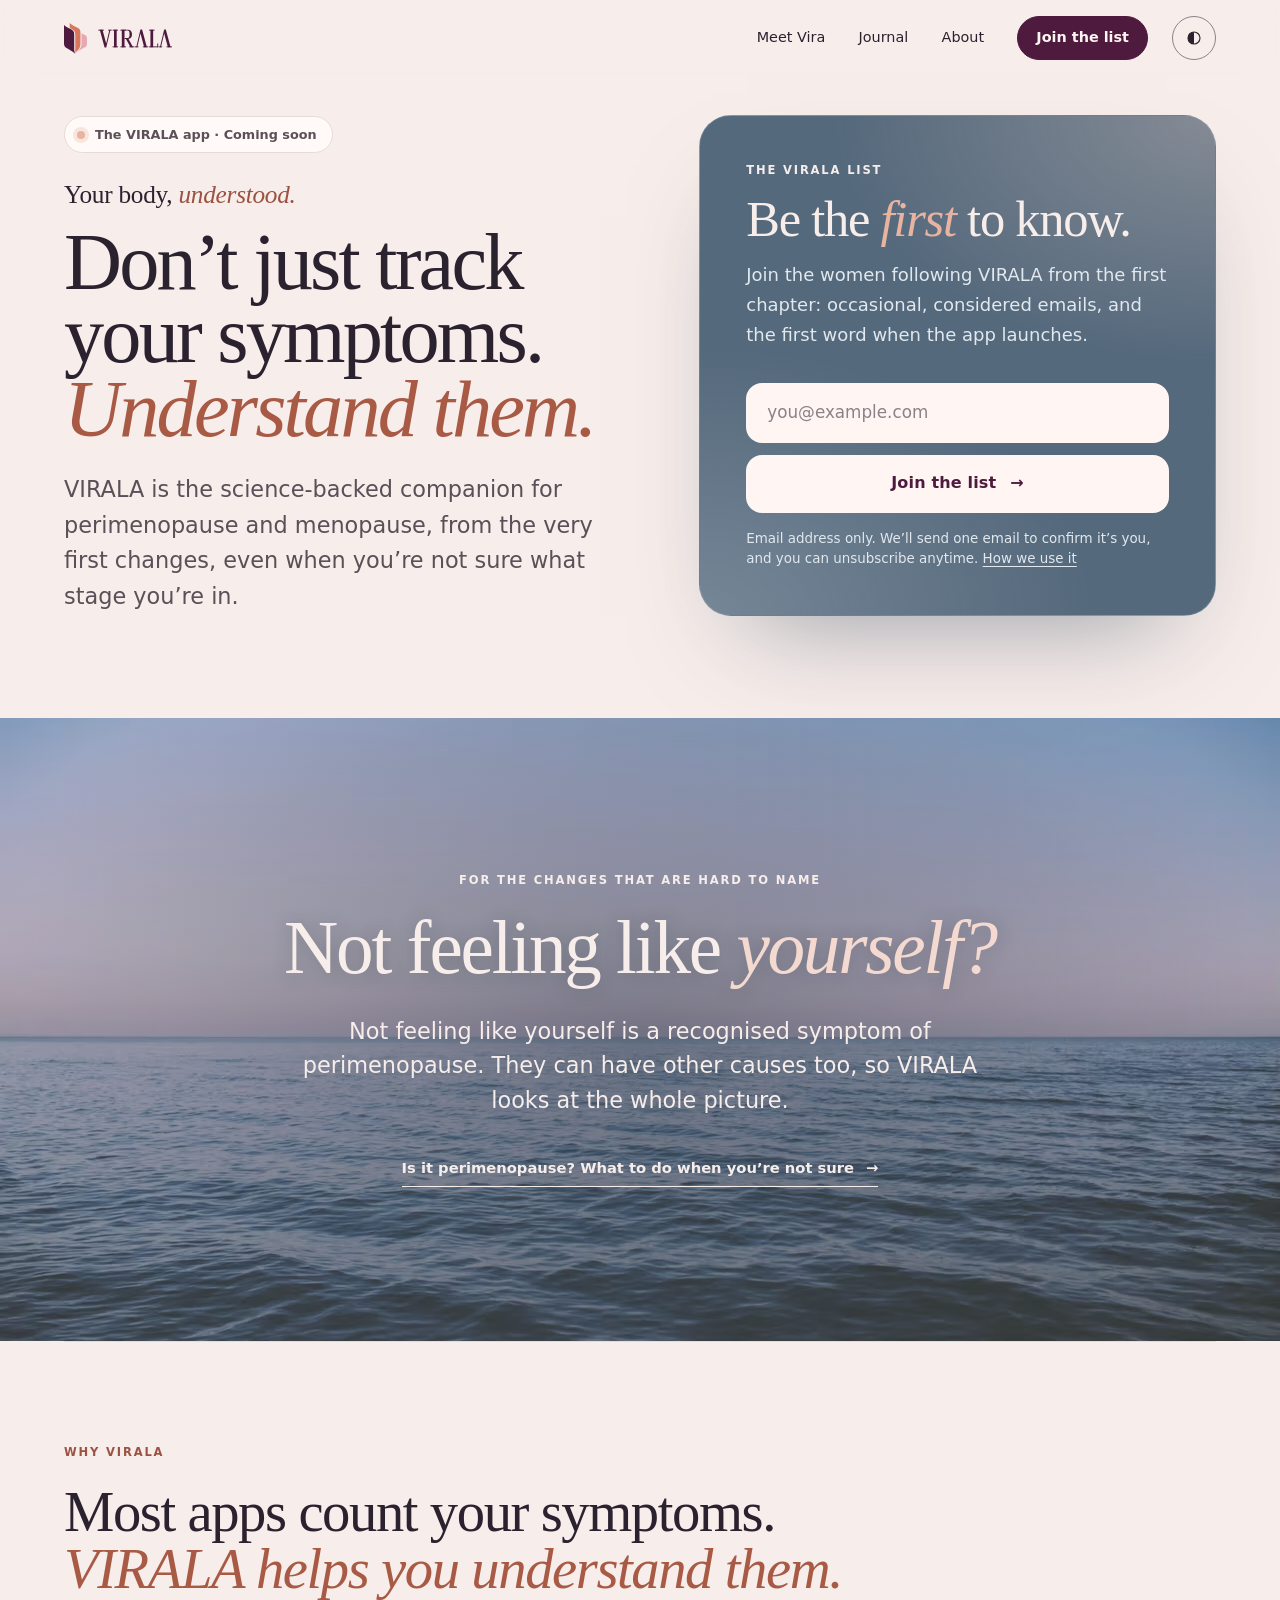
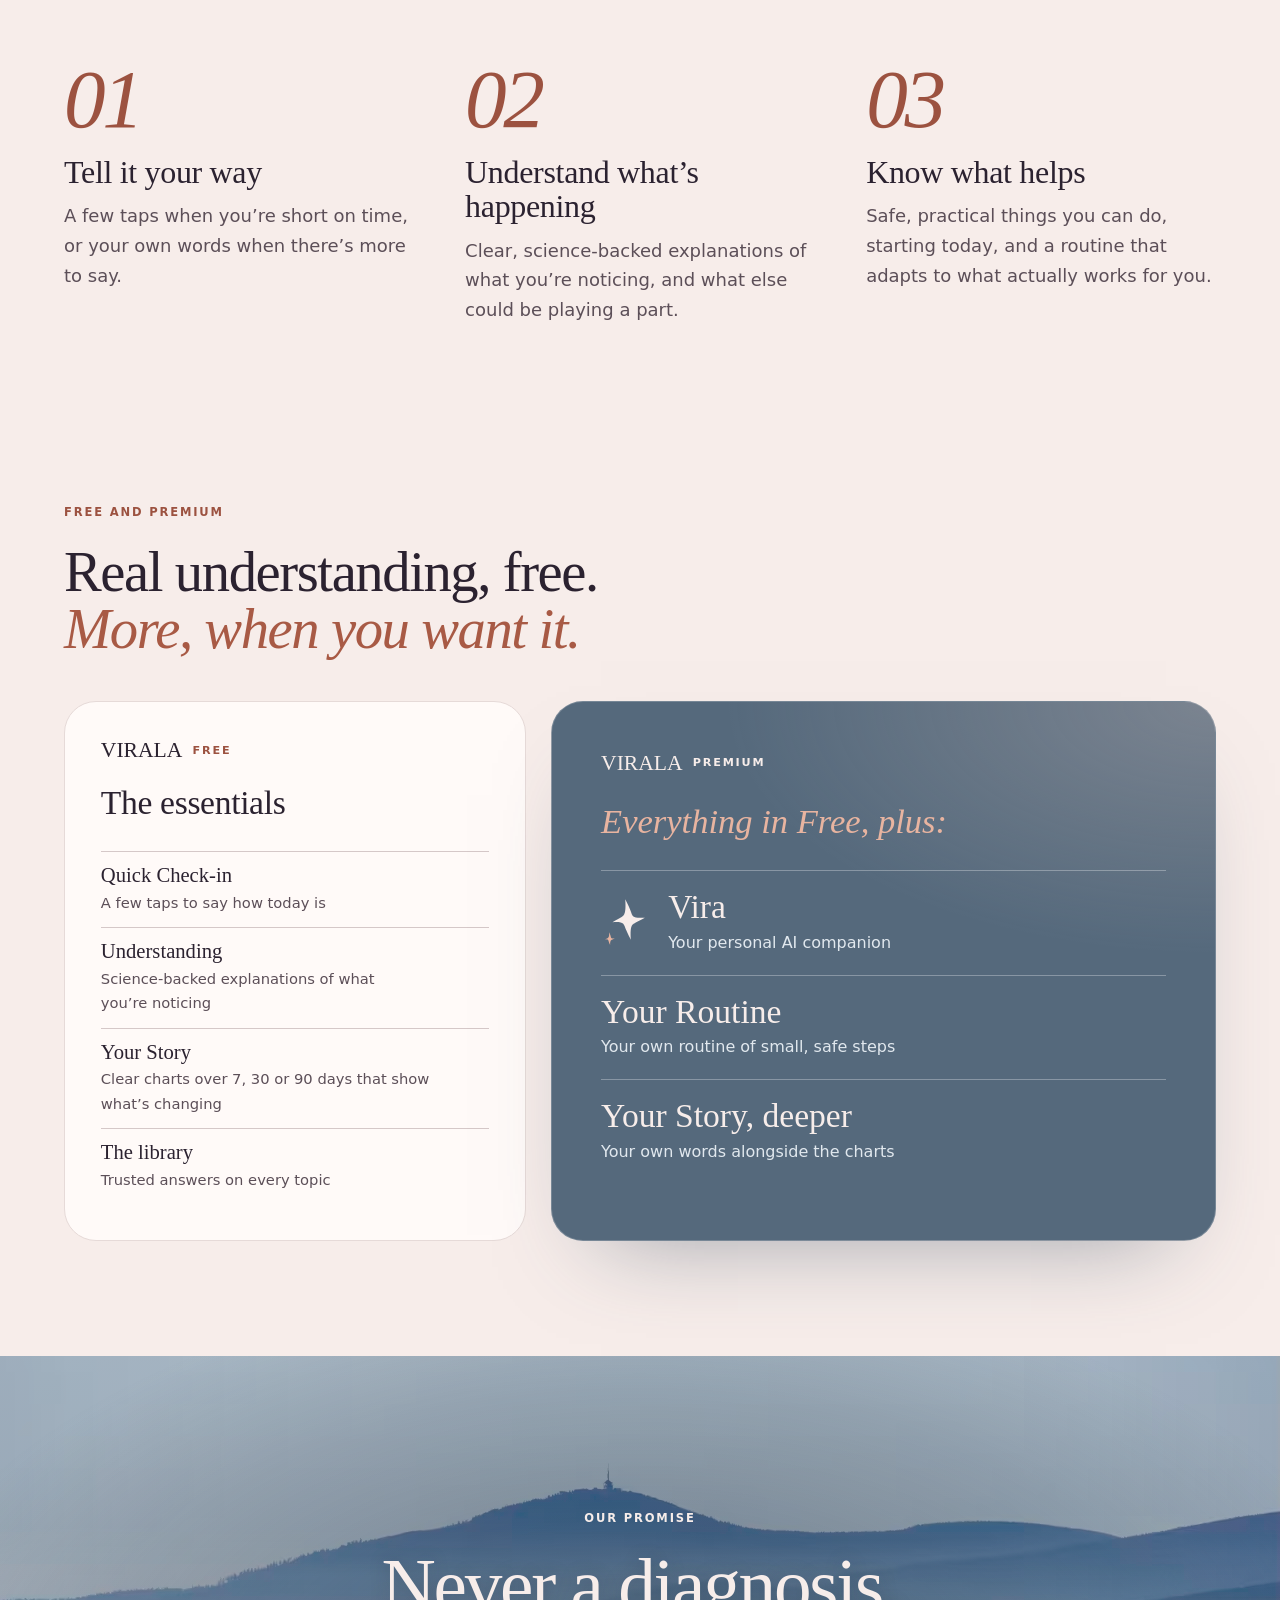
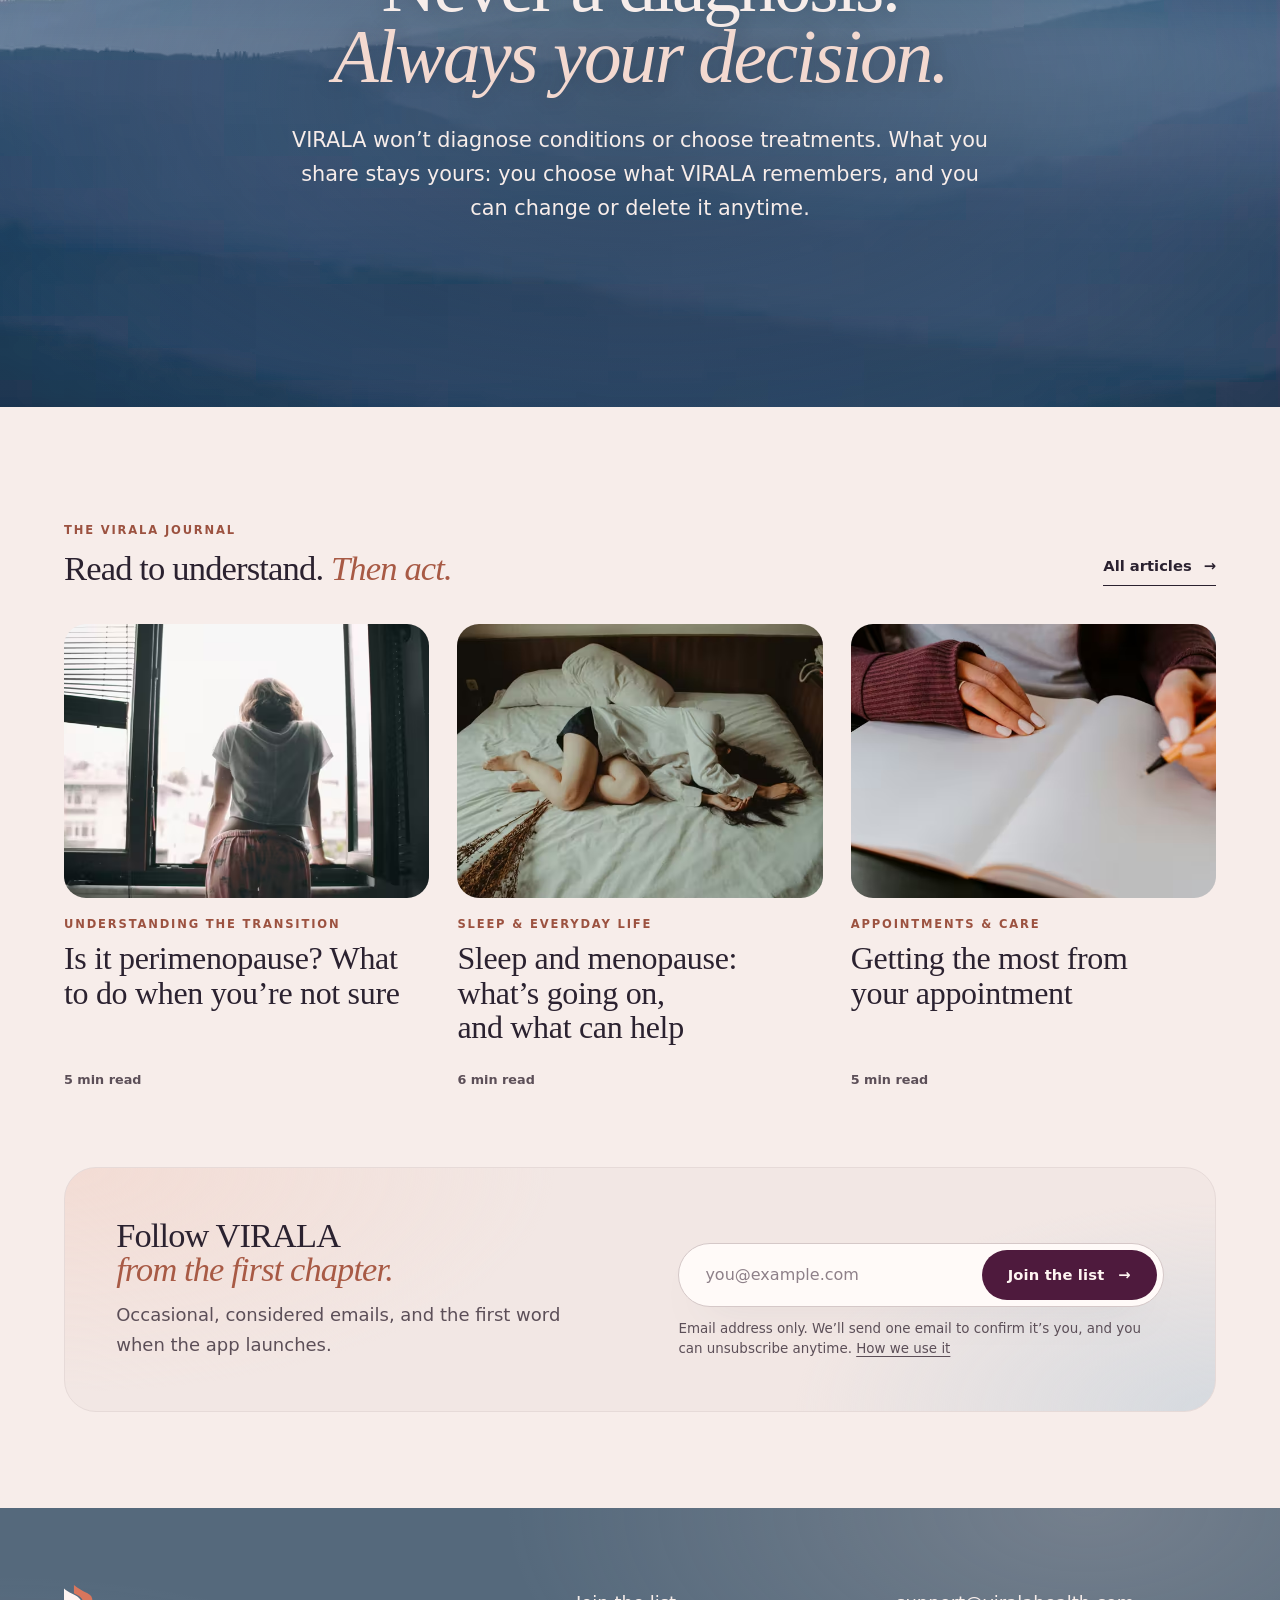
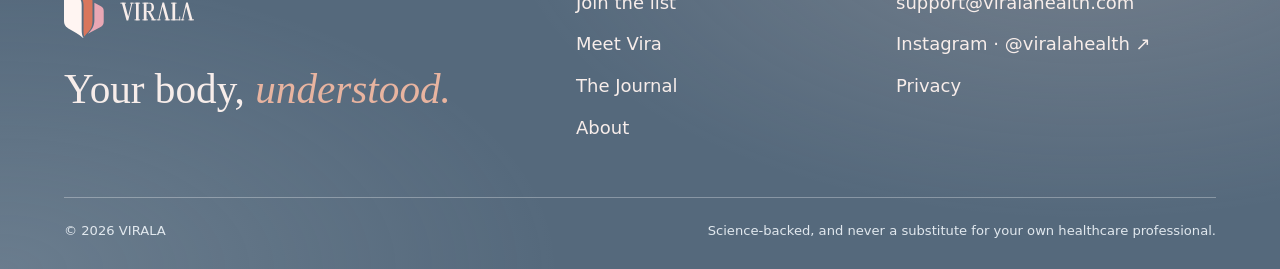
==== index.html @ 9f6cb11a "Website: VIRALA soft (not deployed; branch only) Mist blue and powdery peach palette with Fig as the" ====
<!doctype html>
<html lang="en"><head><meta charset="utf-8"><meta name="viewport" content="width=device-width,initial-scale=1,viewport-fit=cover">
<meta name="color-scheme" content="light"><meta name="theme-color" content="#F7EDEA"><script>try{if(localStorage.getItem('virala-theme')==='dark')document.documentElement.dataset.theme='dark'}catch(e){}</script>
<title>VIRALA — Your body, understood.</title><meta name="description" content="Don’t just track your symptoms. Understand them. VIRALA is the science-backed companion app for perimenopause and menopause: understand what’s happening, know what helps, and build a routine that adapts to you.">
<meta name="robots" content="index,follow">
<link rel="canonical" href="https://viralahealth.com/"><link rel="icon" type="image/svg+xml" href="assets/favicon.svg"><link rel="apple-touch-icon" href="assets/apple-touch-icon.png"><link rel="manifest" href="site.webmanifest">
<meta property="og:type" content="website"><meta property="og:site_name" content="VIRALA"><meta property="og:title" content="VIRALA — Your body, understood."><meta property="og:description" content="Don’t just track your symptoms. Understand them. VIRALA is the science-backed companion app for perimenopause and menopause: understand what’s happening, know what helps, and build a routine that adapts to you."><meta property="og:url" content="https://viralahealth.com/"><meta property="og:image" content="https://viralahealth.com/assets/social-card.jpg"><meta property="og:image:alt" content="Don’t just track your symptoms. Understand them. VIRALA: your body, understood."><meta name="twitter:card" content="summary_large_image">
<link rel="preload" href="assets/instrument-serif.ttf" as="font" type="font/ttf" crossorigin><link rel="preload" href="assets/dm-sans.ttf" as="font" type="font/ttf" crossorigin>
<link rel="stylesheet" href="styles.css"><script src="app.js" defer></script>
<script type="application/ld+json">{"@context": "https://schema.org", "@type": "WebPage", "name": "VIRALA — Your body, understood.", "url": "https://viralahealth.com/", "description": "Don’t just track your symptoms. Understand them. VIRALA is the science-backed companion app for perimenopause and menopause: understand what’s happening, know what helps, and build a routine that adapts to you.", "inLanguage": "en", "isPartOf": {"@type": "WebSite", "name": "VIRALA", "url": "https://viralahealth.com/"}}</script></head>
<body class="page-index"><a class="skip" href="#main">Skip to content</a>
<header class="site-header"><div class="wrap header-inner">
<a class="brand" href="index.html" aria-label="VIRALA, home"><span class="lockup"><svg class="mark" viewBox="0 0 544 736" aria-hidden="true" focusable="false"><path class="p1" d="M0 48 C60 108 158 132 202 174 C234 204 242 224 242 274 L242 608 C242 665 249 695 272 736 C218 680 122 633 60 595 C20 570 0 537 0 492 Z"/><path class="p2" d="M136 0 C196 51 252 78 322 113 C369 137 390 167 390 220 L390 482 C390 570 368 610 316 661 L276 704 C264 664 268 625 268 588 L268 270 C268 204 233 168 187 142 L136 114 Z"/><path class="p3" d="M416 244 L506 291 C535 307 544 325 544 355 L544 503 C544 540 529 560 495 578 L326 668 C390 602 416 556 416 484 Z"/></svg><svg class="wm" aria-hidden="true" focusable="false" viewBox="-2 -4 422.9 108"><g fill="currentColor"><g transform="translate(0.00 0)"><path d="M8.00 0.00 L23.50 0.00 L44.58 78.06 L63.00 0.00 L68.80 0.00 L44.82 101.60 L35.43 101.60 Z"/><path d="M0.00 0.00 L31.50 0.00 L31.50 5.20 L0.00 5.20 Z"/><path d="M56.00 0.00 L75.80 0.00 L75.80 5.20 L56.00 5.20 Z"/></g><g transform="translate(80.80 0)"><path d="M8.00 0.00 L23.50 0.00 L23.50 100.00 L8.00 100.00 Z"/><path d="M0.00 0.00 L31.50 0.00 L31.50 5.20 L0.00 5.20 Z"/><path d="M0.00 94.80 L31.50 94.80 L31.50 100.00 L0.00 100.00 Z"/></g><g transform="translate(125.30 0)"><path d="M8.00 0.00 L23.50 0.00 L23.50 100.00 L8.00 100.00 Z"/><path d="M23.5 0 L44 0 C58 0 66 10 66 26.5 C66 43 58 53 44 53 L23.5 53 L23.5 47.8 L41 47.8 C49 47.8 52 42 52 26.5 C52 11 49 5.2 41 5.2 L23.5 5.2 Z"/><path d="M31.00 52.00 L45.50 52.00 L72.00 100.00 L57.50 100.00 Z"/><path d="M0.00 0.00 L31.50 0.00 L31.50 5.20 L0.00 5.20 Z"/><path d="M0.00 94.80 L31.50 94.80 L31.50 100.00 L0.00 100.00 Z"/><path d="M50.00 94.80 L80.00 94.80 L80.00 100.00 L50.00 100.00 Z"/></g><g transform="translate(208.30 0)"><path d="M67.80 100.00 L52.30 100.00 L31.22 21.94 L12.80 100.00 L7.00 100.00 L30.98 -1.60 L40.37 -1.60 Z"/><path d="M75.80 100.00 L44.30 100.00 L44.30 94.80 L75.80 94.80 Z"/><path d="M19.80 100.00 L0.00 100.00 L0.00 94.80 L19.80 94.80 Z"/></g><g transform="translate(288.10 0)"><path d="M8.00 0.00 L23.50 0.00 L23.50 100.00 L8.00 100.00 Z"/><path d="M0.00 0.00 L31.50 0.00 L31.50 5.20 L0.00 5.20 Z"/><path d="M0.00 94.80 L52.00 94.80 L52.00 100.00 L0.00 100.00 Z"/><path d="M46.80 100.00 L46.80 78.00 L52.00 78.00 L52.00 100.00 Z"/></g><g transform="translate(343.10 0)"><path d="M67.80 100.00 L52.30 100.00 L31.22 21.94 L12.80 100.00 L7.00 100.00 L30.98 -1.60 L40.37 -1.60 Z"/><path d="M75.80 100.00 L44.30 100.00 L44.30 94.80 L75.80 94.80 Z"/><path d="M19.80 100.00 L0.00 100.00 L0.00 94.80 L19.80 94.80 Z"/></g></g></svg></span></a>
<nav class="main-nav" id="main-nav" aria-label="Main"><a href="vira.html">Meet Vira</a><a href="journal.html">Journal</a><a href="about.html">About</a><a class="nav-join" href="#join">Join the list</a></nav>
<div class="header-tools"><button class="theme-toggle" type="button" aria-pressed="false" aria-label="Dark appearance"><svg viewBox="0 0 24 24" aria-hidden="true"><circle cx="12" cy="12" r="8"/><path d="M12 4a8 8 0 0 0 0 16Z"/></svg></button><button class="menu-toggle" type="button" aria-controls="main-nav" aria-expanded="false"><span>Menu</span></button></div>
</div></header><main id="main"><section class="hero" aria-labelledby="hero-title"><div class="wrap hero-grid">
<div class="hero-copy">
<p class="status-pill"><span class="pill-dot" aria-hidden="true"></span>The VIRALA app · Coming soon</p>
<p class="brand-line">Your body, <em>understood.</em></p>
<h1 id="hero-title">Don’t just track your symptoms. <em>Understand them.</em></h1>
<p class="lede">VIRALA is the science-backed companion for perimenopause and menopause, from the very first changes, even when you’re not sure what stage you’re in.</p>
</div>
<aside class="join-card" id="join" aria-labelledby="join-title-top">
<p class="eyebrow">The VIRALA list</p><h2 id="join-title-top">Be the <em>first</em> to know.</h2>
<p class="jc-lede">Join the women following VIRALA from the first chapter: occasional, considered emails, and the first word when the app launches.</p>
<form class="jc-form" action="https://app.kit.com/forms/10101242/subscriptions" method="post" accept-charset="UTF-8">
<label class="visually-hidden" for="email-top">Email address</label>
<input id="email-top" name="email_address" type="email" autocomplete="email" inputmode="email" autocapitalize="off" spellcheck="false" required placeholder="you@example.com" aria-describedby="note-top">
<button class="button" type="submit">Join the list <span class="arrow" aria-hidden="true">→</span></button>
<p class="signup-note" id="note-top">Email address only. We’ll send one email to confirm it’s you, and you can unsubscribe anytime. <a href="privacy.html#email">How we use it</a></p>
</form></aside>
</div></section>
<section class="img-band band-sea not-yourself" aria-labelledby="not-yourself-title"><figure class="photo band-photo"><picture><source type="image/avif" srcset="assets/photos/sea-at-dusk-720.avif 720w, assets/photos/sea-at-dusk-1280.avif 1280w, assets/photos/sea-at-dusk-1536.avif 1536w" sizes="100vw"><img src="assets/photos/sea-at-dusk-1280.jpg" srcset="assets/photos/sea-at-dusk-720.jpg 720w, assets/photos/sea-at-dusk-1280.jpg 1280w" sizes="100vw" width="1280" height="825" alt="A calm sea under a powdery pink and blue evening sky." decoding="async" loading="lazy" style="object-position:50% 42%"></picture></figure><div class="wrap"><div class="ny-focus reveal">
<p class="eyebrow">For the changes that are hard to name</p><h2 id="not-yourself-title">Not feeling like <em>yourself?</em></h2>
<p class="ny-line">Not feeling like yourself is a recognised symptom of perimenopause. They can have other causes too, so VIRALA looks at the whole picture.</p>
<a class="text-link" href="when-youre-not-sure-its-perimenopause.html">Is it perimenopause? What to do when you’re not sure <span class="arrow" aria-hidden="true">→</span></a>
</div></div></section>
<section class="approach wrap" aria-labelledby="approach-title"><div class="sec-head reveal"><p class="eyebrow">Why VIRALA</p><h2 id="approach-title">Most apps count your symptoms. <em>VIRALA helps you understand them.</em></h2></div>
<ol class="steps"><li class="step reveal"><span class="step-n" aria-hidden="true">01</span><h3>Tell it your way</h3><p>A few taps when you’re short on time, or your own words when there’s more to say.</p></li><li class="step reveal"><span class="step-n" aria-hidden="true">02</span><h3>Understand what’s happening</h3><p>Clear, science-backed explanations of what you’re noticing, and what else could be playing a part.</p></li><li class="step reveal"><span class="step-n" aria-hidden="true">03</span><h3>Know what helps</h3><p>Safe, practical things you can do, starting today, and a routine that adapts to what actually works for you.</p></li></ol></section>
<section class="offer wrap" aria-labelledby="offer-title"><div class="sec-head reveal"><p class="eyebrow">Free and Premium</p><h2 id="offer-title">Real understanding, free. <em>More, when you want it.</em></h2></div>
<div class="tiers">
<div class="tier tier-free reveal"><p class="o-tier">VIRALA <span>Free</span></p><h3>The essentials</h3><ul><li><b>Quick Check-in</b><span>A few taps to say how today is</span></li><li><b>Understanding</b><span>Science-backed explanations of what you’re noticing</span></li><li><b>Your Story</b><span>Clear charts over 7, 30 or 90 days that show what’s changing</span></li><li><b>The library</b><span>Trusted answers on every topic</span></li></ul></div>
<div class="tier tier-premium reveal"><p class="o-tier">VIRALA <span>Premium</span></p><p class="plus">Everything in Free, plus:</p><ul><li class="pi-vira"><svg class="vs vs-item" viewBox="0 0 100 100" aria-hidden="true" focusable="false"><path class="vs1" d="M47.29 4.40 C59.45 27.28 59.70 33.86 60.82 34.62 C61.87 35.49 60.94 42.42 85.68 40.41 C67.26 50.19 64.14 51.70 63.38 52.82 C62.51 53.87 56.05 54.38 58.43 83.62 C46.86 61.86 46.30 56.14 45.18 55.38 C44.13 54.51 45.54 47.42 22.30 49.31 C39.60 40.12 41.86 38.30 42.62 37.18 C43.49 36.13 49.79 35.13 47.29 4.40 Z"/><path class="vs2" d="M16.09 69.03 C19.43 76.54 19.29 78.72 19.62 78.98 C19.93 79.27 19.45 81.39 26.98 81.30 C21.20 83.87 20.28 84.29 20.02 84.62 C19.73 84.93 17.73 84.95 17.84 93.97 C14.75 87.04 14.71 85.28 14.38 85.02 C14.07 84.73 14.67 82.58 7.52 82.66 C13.01 80.22 13.72 79.71 13.98 79.38 C14.27 79.07 16.20 78.81 16.09 69.03 Z"/></svg><b>Vira</b><span>Your personal AI companion</span></li><li class=""><b>Your Routine</b><span>Your own routine of small, safe steps</span></li><li class=""><b>Your Story, deeper</b><span>Your own words alongside the charts</span></li></ul></div>
</div></section>
<section class="img-band band-mountains promise-calm" aria-labelledby="promise-title"><figure class="photo band-photo"><picture><source type="image/avif" srcset="assets/photos/mist-mountains-720.avif 720w, assets/photos/mist-mountains-1280.avif 1280w, assets/photos/mist-mountains-1536.avif 1536w" sizes="100vw"><img src="assets/photos/mist-mountains-1280.jpg" srcset="assets/photos/mist-mountains-720.jpg 720w, assets/photos/mist-mountains-1280.jpg 1280w" sizes="100vw" width="1280" height="853" alt="Layered blue mountains fading into mist." decoding="async" loading="lazy" style="object-position:50% 55%"></picture></figure><div class="wrap promise-inner reveal">
<p class="eyebrow">Our promise</p><h2 id="promise-title">Never a diagnosis.<br><em>Always your decision.</em></h2>
<p>VIRALA won’t diagnose conditions or choose treatments. What you share stays yours: you choose what VIRALA remembers, and you can change or delete it anytime.</p></div></section>
<section class="journal-mini wrap" aria-labelledby="journal-title"><div class="jm-head"><div><p class="eyebrow">The VIRALA Journal</p><h2 id="journal-title">Read to understand. <em>Then act.</em></h2></div><a class="text-link" href="journal.html">All articles <span class="arrow" aria-hidden="true">→</span></a></div>
<ul class="post-grid"><li class="post-card reveal" data-cat="transition"><a href="when-youre-not-sure-its-perimenopause.html"><figure class="photo post-photo"><picture><source type="image/avif" srcset="assets/photos/open-window-720.avif 720w, assets/photos/open-window-1280.avif 1280w, assets/photos/open-window-1536.avif 1536w" sizes="(min-width: 1100px) 30vw, (min-width: 700px) 46vw, 92vw"><img src="assets/photos/open-window-1280.jpg" srcset="assets/photos/open-window-720.jpg 720w, assets/photos/open-window-1280.jpg 1280w" sizes="(min-width: 1100px) 30vw, (min-width: 700px) 46vw, 92vw" width="1280" height="853" alt="A woman seen from behind, leaning on the sill of an open window in soft daylight." decoding="async" loading="lazy" style="object-position:55% 40%"></picture></figure>
<p class="c-cat">Understanding the transition</p><h3 class="post-title">Is it perimenopause? What to do when you’re not sure</h3>
<p class="post-meta">5 min read</p></a></li><li class="post-card reveal" data-cat="sleep"><a href="sleep-changes-around-menopause.html"><figure class="photo post-photo"><picture><source type="image/avif" srcset="assets/photos/curled-on-the-bed-720.avif 720w, assets/photos/curled-on-the-bed-1280.avif 1280w, assets/photos/curled-on-the-bed-1536.avif 1536w" sizes="(min-width: 1100px) 30vw, (min-width: 700px) 46vw, 92vw"><img src="assets/photos/curled-on-the-bed-1280.jpg" srcset="assets/photos/curled-on-the-bed-720.jpg 720w, assets/photos/curled-on-the-bed-1280.jpg 1280w" sizes="(min-width: 1100px) 30vw, (min-width: 700px) 46vw, 92vw" width="1280" height="857" alt="A woman curled up on her bed, seen from above, her face hidden in her arm." decoding="async" loading="lazy" style="object-position:62% 55%"></picture></figure>
<p class="c-cat">Sleep & everyday life</p><h3 class="post-title">Sleep and menopause: what’s going on, and what can help</h3>
<p class="post-meta">6 min read</p></a></li><li class="post-card reveal" data-cat="care"><a href="prepare-for-a-healthcare-conversation.html"><figure class="photo post-photo"><picture><source type="image/avif" srcset="assets/photos/writing-it-down-720.avif 720w, assets/photos/writing-it-down-1280.avif 1280w, assets/photos/writing-it-down-1536.avif 1536w" sizes="(min-width: 1100px) 30vw, (min-width: 700px) 46vw, 92vw"><img src="assets/photos/writing-it-down-1280.jpg" srcset="assets/photos/writing-it-down-720.jpg 720w, assets/photos/writing-it-down-1280.jpg 1280w" sizes="(min-width: 1100px) 30vw, (min-width: 700px) 46vw, 92vw" width="1280" height="853" alt="A woman in a burgundy sweater writing in an open, blank notebook." decoding="async" loading="lazy" style="object-position:55% 45%"></picture></figure>
<p class="c-cat">Appointments & care</p><h3 class="post-title">Getting the most from your appointment</h3>
<p class="post-meta">5 min read</p></a></li></ul></section>
<section class="join-end" aria-labelledby="join-end-title"><div class="wrap join-end-inner reveal">
<div><h2 id="join-end-title">Follow VIRALA <em>from the first chapter.</em></h2>
<p>Occasional, considered emails, and the first word when the app launches.</p></div>
<form class="signup" action="https://app.kit.com/forms/10101242/subscriptions" method="post" accept-charset="UTF-8">
<label class="signup-label" for="email-end">Your email address</label>
<div class="signup-row"><input id="email-end" name="email_address" type="email" autocomplete="email" inputmode="email" autocapitalize="off" spellcheck="false" required placeholder="you@example.com" aria-describedby="note-end">
<button class="button" type="submit">Join the list <span class="arrow" aria-hidden="true">→</span></button></div>
<p class="signup-note" id="note-end">Email address only. We’ll send one email to confirm it’s you, and you can unsubscribe anytime. <a href="privacy.html#email">How we use it</a></p>
</form></div></section></main><footer class="site-footer"><div class="wrap">
<div class="footer-top">
<div class="footer-brand"><a class="brand" href="index.html" aria-label="VIRALA, home"><span class="lockup lockup-footer"><svg class="mark" viewBox="0 0 544 736" aria-hidden="true" focusable="false"><path class="p1" d="M0 48 C60 108 158 132 202 174 C234 204 242 224 242 274 L242 608 C242 665 249 695 272 736 C218 680 122 633 60 595 C20 570 0 537 0 492 Z"/><path class="p2" d="M136 0 C196 51 252 78 322 113 C369 137 390 167 390 220 L390 482 C390 570 368 610 316 661 L276 704 C264 664 268 625 268 588 L268 270 C268 204 233 168 187 142 L136 114 Z"/><path class="p3" d="M416 244 L506 291 C535 307 544 325 544 355 L544 503 C544 540 529 560 495 578 L326 668 C390 602 416 556 416 484 Z"/></svg><svg class="wm wm-footer" aria-hidden="true" focusable="false" viewBox="-2 -4 422.9 108"><g fill="currentColor"><g transform="translate(0.00 0)"><path d="M8.00 0.00 L23.50 0.00 L44.58 78.06 L63.00 0.00 L68.80 0.00 L44.82 101.60 L35.43 101.60 Z"/><path d="M0.00 0.00 L31.50 0.00 L31.50 5.20 L0.00 5.20 Z"/><path d="M56.00 0.00 L75.80 0.00 L75.80 5.20 L56.00 5.20 Z"/></g><g transform="translate(80.80 0)"><path d="M8.00 0.00 L23.50 0.00 L23.50 100.00 L8.00 100.00 Z"/><path d="M0.00 0.00 L31.50 0.00 L31.50 5.20 L0.00 5.20 Z"/><path d="M0.00 94.80 L31.50 94.80 L31.50 100.00 L0.00 100.00 Z"/></g><g transform="translate(125.30 0)"><path d="M8.00 0.00 L23.50 0.00 L23.50 100.00 L8.00 100.00 Z"/><path d="M23.5 0 L44 0 C58 0 66 10 66 26.5 C66 43 58 53 44 53 L23.5 53 L23.5 47.8 L41 47.8 C49 47.8 52 42 52 26.5 C52 11 49 5.2 41 5.2 L23.5 5.2 Z"/><path d="M31.00 52.00 L45.50 52.00 L72.00 100.00 L57.50 100.00 Z"/><path d="M0.00 0.00 L31.50 0.00 L31.50 5.20 L0.00 5.20 Z"/><path d="M0.00 94.80 L31.50 94.80 L31.50 100.00 L0.00 100.00 Z"/><path d="M50.00 94.80 L80.00 94.80 L80.00 100.00 L50.00 100.00 Z"/></g><g transform="translate(208.30 0)"><path d="M67.80 100.00 L52.30 100.00 L31.22 21.94 L12.80 100.00 L7.00 100.00 L30.98 -1.60 L40.37 -1.60 Z"/><path d="M75.80 100.00 L44.30 100.00 L44.30 94.80 L75.80 94.80 Z"/><path d="M19.80 100.00 L0.00 100.00 L0.00 94.80 L19.80 94.80 Z"/></g><g transform="translate(288.10 0)"><path d="M8.00 0.00 L23.50 0.00 L23.50 100.00 L8.00 100.00 Z"/><path d="M0.00 0.00 L31.50 0.00 L31.50 5.20 L0.00 5.20 Z"/><path d="M0.00 94.80 L52.00 94.80 L52.00 100.00 L0.00 100.00 Z"/><path d="M46.80 100.00 L46.80 78.00 L52.00 78.00 L52.00 100.00 Z"/></g><g transform="translate(343.10 0)"><path d="M67.80 100.00 L52.30 100.00 L31.22 21.94 L12.80 100.00 L7.00 100.00 L30.98 -1.60 L40.37 -1.60 Z"/><path d="M75.80 100.00 L44.30 100.00 L44.30 94.80 L75.80 94.80 Z"/><path d="M19.80 100.00 L0.00 100.00 L0.00 94.80 L19.80 94.80 Z"/></g></g></svg></span></a><p class="footer-line">Your body, <em>understood.</em></p></div>
<nav class="footer-nav" aria-label="Footer"><a href="index.html#join">Join the list</a><a href="vira.html">Meet Vira</a><a href="journal.html">The Journal</a><a href="about.html">About</a></nav>
<div class="footer-contact"><a href="mailto:support@viralahealth.com">support@viralahealth.com</a><a href="https://www.instagram.com/viralahealth/" rel="noopener noreferrer">Instagram · @viralahealth <span class="arrow" aria-hidden="true">↗</span></a><a href="privacy.html">Privacy</a></div>
</div>
<div class="footer-base"><p>© 2026 VIRALA</p><p>Science-backed, and never a substitute for your own healthcare professional.</p></div>
</div></footer></body></html>
---- styles.css ----
/* VIRALA — pre-launch website. Brand identity v1 (brand/): signature wordmark, VIRALA Fig, typography-led; self-hosted type, no external requests. */
@font-face{font-family:"Instrument Serif";src:url("assets/instrument-serif.ttf") format("truetype");font-weight:400;font-style:normal;font-display:swap}
@font-face{font-family:"Instrument Serif";src:url("assets/instrument-serif-italic.ttf") format("truetype");font-weight:400;font-style:italic;font-display:swap}
@font-face{font-family:"DM Sans";src:url("assets/dm-sans.ttf") format("truetype");font-weight:100 1000;font-display:swap}

/* ---------- tokens ----------
   Light is the VIRALA experience on every device; dark appears only when the visitor chooses it (remembered on their device). */
:root{
  color-scheme:light;
  /* VIRALA soft (27 Oct 2026): porcelain ground, mist blue instead of lilac, powdery peach, softer clay; Fig only as the brand
     anchor (mark, ink tone, primary buttons). Values mirror brand/tokens.json; every text pair checked for WCAG AA. */
  --paper:#F7EDEA; --paper-2:#F2E7E4; --paper-3:#EDE4E2; --surface:#FFFAF8;
  --ink:#2B2230; --muted:#5C4F58; --line:#E6DAD8; --line-strong:#D5C8C8; --edge:#8E8089;
  --brand:#4E1A3D; --brand-pressed:#3A1230; --on-brand:#FFF5F2; --mark:#4E1A3D;
  --mark-1:#4E1A3D; --mark-2:#D9765C; --mark-3:#E9A7B4;
  --mist:#C9D4DD; --mist-deep:#55697C; --peach:#E8B4A0; --peach-soft:#F3D9D0;
  --data-1:#55697C; --vira-bg:#C9D4DD; --vira-ink:#2B2230;
  --feature:#55697C; --on-feature:#F7EDEA; --on-feature-2:#E1E8EE; --feature-accent:#E8B4A0;
  --accent:#9C5240; --accent-large:#A85A45; --clay:#C7826B; --accent-soft:#F3D9D0;
  --focus:#9C5240;
  --vs-1:#4E1A3D; --vs-2:#E8B4A0;
  --glow:none;
  --serif:"Instrument Serif",Georgia,"Times New Roman",serif;
  --sans:"DM Sans",ui-sans-serif,system-ui,-apple-system,"Segoe UI",sans-serif;
  --gutter:clamp(20px,5vw,72px); --max:1320px;
  --section:clamp(64px,7.5vw,112px);
  --ease:cubic-bezier(.2,.7,.2,1);
}
:root[data-theme="dark"]{
  color-scheme:dark;
  /* soft night: a deep mist blue-grey (not black, not purple); peach as the accent and the button */
  --paper:#1B2128; --paper-2:#222A32; --paper-3:#161B21; --surface:#26303A;
  --ink:#F3ECE9; --muted:#C5CDD5; --line:#333D47; --line-strong:#46525E; --edge:#8A97A4;
  --brand:#F3D9D0; --brand-pressed:#F8E6DF; --on-brand:#2B2230; --mark:#F6E4EC;
  --mark-1:#F6E4EC; --mark-2:#F2987C; --mark-3:#C98AB0;
  --mist:#2C3A48; --mist-deep:#2C3A48; --peach:#E8B4A0; --peach-soft:#3A3236;
  --data-1:#E8B4A0; --vira-bg:#26303A; --vira-ink:#F3ECE9;
  --feature:#2C3A48; --on-feature:#F3ECE9; --on-feature-2:#C5CDD5; --feature-accent:#E8B4A0;
  --accent:#E8B4A0; --accent-large:#E8B4A0; --clay:#E8B4A0; --accent-soft:#3A3236;
  --focus:#E8B4A0;
  --vs-1:#F3ECE9; --vs-2:#E8B4A0;
  --glow:radial-gradient(1100px 620px at 88% -8%,rgba(201,212,221,.10),transparent 62%),radial-gradient(900px 520px at -10% 30%,rgba(232,180,160,.06),transparent 60%);
}

/* ---------- base ---------- */
*,*::before,*::after{box-sizing:border-box}
html{-webkit-text-size-adjust:100%;text-size-adjust:100%;scroll-padding-top:96px;background:var(--paper)}
@media (prefers-reduced-motion:no-preference){html{scroll-behavior:smooth}}
body{margin:0;background:var(--glow),var(--paper);background-attachment:fixed;color:var(--ink);font-family:var(--sans);font-size:clamp(1.0625rem,1rem + .2vw,1.125rem);line-height:1.65;-webkit-font-smoothing:antialiased;text-rendering:optimizeLegibility;overflow-x:clip}
body.menu-open{overflow:hidden}
img{display:block;max-width:100%;height:auto}
picture{display:block}
a{color:inherit;text-decoration-thickness:1px;text-underline-offset:.22em}
a:hover{text-decoration-thickness:2px}
button{font:inherit;color:inherit;cursor:pointer}
:focus-visible{outline:3px solid var(--focus);outline-offset:4px;border-radius:2px}
::selection{background:var(--accent-soft);color:var(--ink)}
h1,h2,h3,p,figure,blockquote,ul,ol{margin:0}
h1,h2{font-family:var(--serif);font-weight:400;letter-spacing:-.025em;line-height:.98;text-wrap:balance}
p,li{text-wrap:pretty}
h1{font-size:clamp(2.16rem,1.15rem + 3.89vw,4.75rem)}
h2{font-size:clamp(1.58rem,1.01rem + 2.02vw,2.81rem)}
h3{font-family:var(--serif);font-weight:400;font-size:clamp(1.4rem,1.22rem + .7vw,1.8rem);line-height:1.12;letter-spacing:-.01em}
h1 em,h2 em,h3 em,.footer-line em{font-style:italic;color:var(--accent-large)}
.visually-hidden{position:absolute!important;width:1px;height:1px;overflow:hidden;clip:rect(0 0 0 0);clip-path:inset(50%);white-space:nowrap}
.wrap{width:min(var(--max),100% - 2*var(--gutter));margin-inline:auto}
.eyebrow,.label,.article-meta,.crumb,.c-cat,.ref-pub{font-family:var(--sans);font-size:.72rem;font-weight:600;letter-spacing:.16em;text-transform:uppercase;line-height:1.5}
.eyebrow{color:var(--accent);margin-bottom:clamp(16px,1.8vw,24px)}
.lede{font-size:clamp(1.1rem,1rem + .4vw,1.3rem);line-height:1.6;max-width:34em}
.section-title{margin-bottom:clamp(32px,4vw,56px)}

/* ---------- controls ---------- */
.skip{position:fixed;left:16px;top:12px;z-index:200;padding:12px 18px;background:var(--ink);color:var(--paper);transform:translateY(-200%);text-decoration:none;border-radius:4px}
.skip:focus{transform:none}
.button{display:inline-flex;align-items:center;gap:14px;min-height:50px;padding:13px 26px;border-radius:999px;background:var(--brand);color:var(--on-brand);text-decoration:none;font-weight:600;font-size:.92rem;letter-spacing:.01em;transition:transform .35s var(--ease),background-color .35s var(--ease)}
.button:hover{transform:translateY(-2px);background:var(--brand-pressed)}
.text-link{display:inline-flex;align-items:center;gap:12px;padding:6px 0;font-weight:600;font-size:.92rem;text-decoration:none;border-bottom:1px solid currentColor}
.text-link:hover .arrow,.button:hover .arrow,.feature-post a:hover .arrow{transform:translateX(4px)}
.arrow{display:inline-block;transition:transform .35s var(--ease)}
.hero-links{display:flex;flex-wrap:wrap;align-items:center;gap:14px 34px;margin-top:clamp(26px,3vw,40px)}

/* ---------- header ---------- */
.site-header{position:sticky;top:0;z-index:50;background:color-mix(in srgb,var(--paper) 90%,transparent);-webkit-backdrop-filter:saturate(1.2) blur(14px);backdrop-filter:saturate(1.2) blur(14px);border-bottom:1px solid transparent;transition:border-color .3s}
.site-header.scrolled{border-bottom-color:var(--line)}
.header-inner{display:flex;align-items:center;justify-content:space-between;gap:24px;min-height:76px}
.brand{display:inline-flex;align-items:center;gap:12px;text-decoration:none}
/* the signature wordmark: drawn artwork, coloured by the theme */
.wm{display:block;height:21px;width:auto;color:var(--mark);fill:currentColor}
.wm-footer{height:clamp(30px,3.4vw,44px);color:var(--on-feature)}
.main-nav{display:flex;align-items:center;gap:clamp(20px,2.6vw,40px);margin-left:auto}
.main-nav a{font-size:.9rem;text-decoration:none;padding:6px 0;border-bottom:1px solid transparent}
.main-nav a:hover{border-bottom-color:var(--line-strong)}
.main-nav a[aria-current="page"]{border-bottom-color:currentColor}
.main-nav .nav-join{padding:9px 18px;border:1px solid var(--brand);border-radius:999px;font-weight:600;background:var(--brand);color:var(--on-brand)}
.main-nav .nav-join:hover{background:var(--brand-pressed);border-color:var(--brand-pressed)}
.header-tools{display:flex;align-items:center;gap:10px}
.theme-toggle,.menu-toggle{display:inline-flex;align-items:center;justify-content:center;min-width:44px;min-height:44px;border:1px solid var(--edge);border-radius:999px;background:transparent}
.theme-toggle svg{width:18px;height:18px;fill:none;stroke:currentColor;stroke-width:1.5}
.theme-toggle svg path{fill:currentColor;stroke:none}
.menu-toggle{display:none;padding:0 18px;font-size:.88rem;font-weight:600}
html:not(.js-ready) .theme-toggle,html:not(.js-ready) .menu-toggle{display:none}

@media (max-width:900px){
  .menu-toggle{display:inline-flex}
  /* backdrop-filter would make the header the containing block of the fixed menu */
  body.menu-open .site-header{-webkit-backdrop-filter:none;backdrop-filter:none;background:var(--paper)}
  .js-ready .main-nav{position:fixed;inset:76px 0 0;z-index:49;flex-direction:column;align-items:flex-start;justify-content:flex-start;gap:6px;margin:0;padding:34px var(--gutter) 48px;background:var(--paper);visibility:hidden;opacity:0;transform:translateY(-8px)}
  /* transitions start only after first paint, so the menu never flashes while scripts load */
  .nav-ready .main-nav{transition:opacity .3s var(--ease),transform .3s var(--ease),visibility 0s .3s}
  .js-ready .main-nav.open{visibility:visible;opacity:1;transform:none}
  .nav-ready .main-nav.open{transition:opacity .3s var(--ease),transform .3s var(--ease)}
  .js-ready .main-nav a{font-family:var(--serif);font-size:clamp(1.58rem,6.48vw,2.16rem);line-height:1.2;border:0}
  .js-ready .main-nav a[aria-current="page"]{font-style:italic;color:var(--accent)}
  .js-ready .main-nav .nav-join{margin-top:22px;padding:12px 26px;font-family:var(--sans);font-size:1rem;border:1px solid var(--brand);background:var(--brand);color:var(--on-brand)}
  html:not(.js-ready) .header-inner{flex-wrap:wrap;padding:14px 0}
  html:not(.js-ready) .main-nav{flex-wrap:wrap;gap:8px 20px;width:100%;margin:0}
}

/* ---------- photographs (optional: the site is complete without them) ---------- */
.photo{margin:0;position:relative;overflow:hidden;background:var(--paper-2);border-radius:2px}
.photo>picture{height:100%}
.photo img{width:100%;height:100%;object-fit:cover}

/* ---------- shared editorial details ---------- */
/* the running line: section name, a hairline drawn across the measure, a quiet note on the right */
.mh-eyebrow{display:flex;align-items:center;gap:clamp(12px,1.6vw,22px);font-size:.72rem;font-weight:600;letter-spacing:.16em;text-transform:uppercase;line-height:1.5;color:var(--muted)}
.mh-eyebrow>span:first-child{color:var(--accent)}
.mh-rule{flex:1 1 40px;height:1px;background:var(--line-strong);transform-origin:left center}
.gift-n,.ch-n{display:block;font-family:var(--serif);font-style:italic;font-size:1.1rem;line-height:1.2;color:var(--accent);margin-bottom:10px;font-variant-numeric:lining-nums}
/* feature bands: VIRALA Fig in light, deep fig with a soft glow in dark */
.promise-band,.site-footer,.join-card,.tier-premium{--vs-1:#F7EDEA;--vs-2:#E8B4A0;--ink:var(--on-feature);--muted:var(--on-feature-2);--accent:var(--feature-accent);--line:rgba(255,255,255,.14);--line-strong:rgba(255,255,255,.22);--edge:rgba(255,255,255,.55);--focus:var(--feature-accent);--mark-1:#FFF5F2;--mark:#FFF5F2;--brand:#FFF5F2;--brand-pressed:#FBE3EC;--on-brand:#4E1A3D;background:radial-gradient(900px 480px at 85% 0%,rgba(142,63,114,.55),transparent 65%),var(--feature);color:var(--ink)}
.promise-band ::selection,.site-footer ::selection{background:#E8B4A0;color:#2B2230}

/* ---------- brand lockup: the restored Life Chapters mark with the signature wordmark ---------- */
.lockup{display:inline-flex;align-items:center;gap:11px}
.mark{display:block;height:31px;width:auto;flex:none}
.mark .p1{fill:var(--mark-1)}.mark .p2{fill:var(--mark-2)}.mark .p3{fill:var(--mark-3)}
.lockup .wm{height:19px}
.lockup-footer{gap:16px}.lockup-footer .mark{height:clamp(42px,4.2vw,56px)}

/* ---------- home: hero (one purpose: join the list) ---------- */
.hero{padding-block:clamp(16px,2.6vw,40px) clamp(56px,6vw,96px)}
.hero-grid{display:grid;grid-template-columns:minmax(0,1.05fr) minmax(0,.95fr);column-gap:clamp(32px,5vw,84px);align-items:center}
.status-pill{display:inline-flex;align-items:center;gap:10px;padding:7px 15px 7px 12px;border-radius:999px;background:var(--surface);border:1px solid var(--line);font-size:.8rem;font-weight:600;color:var(--muted);margin-bottom:clamp(18px,2.2vw,28px)}
.pill-dot{width:8px;height:8px;border-radius:50%;background:var(--clay);box-shadow:0 0 0 4px color-mix(in srgb,var(--clay) 24%,transparent);flex:none}
.hero h1{font-size:clamp(2.9rem,1.5rem + 4.4vw,5.8rem);line-height:.92;letter-spacing:-.035em;margin-bottom:clamp(18px,2vw,26px)}
.hero .lede{max-width:28em;font-size:clamp(1.15rem,1.02rem + .5vw,1.4rem);color:var(--muted)}
.join{margin-top:clamp(26px,3vw,40px);scroll-margin-top:110px}

/* the email signup: Kit's plain HTML form, styled as ours */
.signup{max-width:34rem}
.signup-label{display:block;font-weight:600;font-size:.98rem;margin-bottom:12px}
.signup-row{display:flex;gap:8px;padding:6px;border-radius:999px;background:var(--surface);border:1px solid var(--line-strong);box-shadow:0 20px 40px -30px rgba(60,80,100,.55);transition:border-color .3s var(--ease),box-shadow .3s var(--ease)}
.signup-row:focus-within{border-color:var(--brand);box-shadow:0 0 0 3px color-mix(in srgb,var(--brand) 18%,transparent),0 20px 40px -30px rgba(60,80,100,.55)}
.signup input{flex:1 1 auto;min-width:0;min-height:50px;padding:0 8px 0 20px;border:0;background:transparent;color:var(--ink);font:inherit;font-size:1rem}
.signup input::placeholder{color:var(--edge);opacity:1}
.signup input:focus{outline:none}
.signup .button{flex:none;border:0}
.signup-note{margin-top:12px;font-size:.84rem;line-height:1.5;color:var(--muted)}
.signup-note a{color:inherit}

/* ---------- home: approach ---------- */
.approach{padding-block:clamp(48px,5.4vw,88px);border-top:1px solid var(--line)}
.sec-head{max-width:46em;margin-bottom:clamp(28px,3.4vw,46px)}
.sec-head h2{font-size:clamp(1.58rem,1.01rem + 1.87vw,2.81rem);margin-bottom:18px}
.sec-head .lede{color:var(--muted)}
.gifts.gifts-3{grid-template-columns:repeat(3,minmax(0,1fr))}

/* ---------- home: what we're building ---------- */
.offer{padding-block:clamp(40px,4.6vw,72px) var(--section)}
.offer-grid{display:grid;grid-template-columns:minmax(0,.8fr) minmax(0,1.6fr);gap:clamp(14px,1.8vw,26px)}
.offer-free,.offer-premium{border-radius:28px;padding:clamp(24px,2.8vw,40px);border:1px solid var(--line)}
.offer-free{background:var(--surface);display:flex;flex-direction:column}
.offer-free h3{font-size:clamp(1.7rem,1.3rem + 1vw,2.2rem);line-height:1.05;margin:clamp(22px,2.6vw,34px) 0 16px}
.free-list{list-style:none;padding:0;margin:0;display:grid;gap:12px}
.free-list li{color:var(--muted);font-size:.96rem;padding-top:12px;border-top:1px solid var(--line)}
.free-list b{display:block;font:400 1.25rem/1.15 var(--serif);color:var(--ink);margin-bottom:2px}
.offer-premium{background:radial-gradient(700px 360px at 100% 0%,color-mix(in srgb,var(--clay) 16%,transparent),transparent 70%),var(--paper-2)}
.o-tier{font-family:var(--serif);font-size:1.35rem;line-height:1.2}
.o-tier span{margin-left:6px;font:600 .7rem/1 var(--sans);letter-spacing:.16em;text-transform:uppercase;color:var(--accent);vertical-align:.3em}
.offer-premium ul{list-style:none;padding:0;margin:clamp(22px,2.6vw,34px) 0 0;display:grid;grid-template-columns:repeat(3,minmax(0,1fr));gap:clamp(20px,2.4vw,36px)}
.offer-premium li{border-top:1px solid var(--line-strong);padding-top:18px}
.offer-premium h4{font:400 clamp(1.6rem,1.3rem + .9vw,2.15rem)/1.05 var(--serif);letter-spacing:-.01em}
.o-sub{font-size:.72rem;font-weight:600;letter-spacing:.14em;text-transform:uppercase;color:var(--accent);margin:8px 0 10px}
.offer-premium li p:last-child{color:var(--muted);font-size:.96rem}
.offer-note{margin-top:18px;font-size:.86rem;color:var(--muted)}

/* ---------- home: from the Journal ---------- */
.journal-mini{padding-block:clamp(56px,6vw,96px)}
.jm-head{display:flex;justify-content:space-between;align-items:baseline;gap:20px}

/* ---------- home: the closing signup ---------- */
.join-end{padding-bottom:var(--section)}
.join-end-inner{display:grid;grid-template-columns:minmax(0,1fr) minmax(0,1fr);gap:28px clamp(40px,6vw,100px);align-items:end;padding:clamp(30px,4vw,60px);border-radius:32px;border:1px solid var(--line);background:radial-gradient(700px 320px at 0% 0%,color-mix(in srgb,var(--clay) 18%,transparent),transparent 70%),radial-gradient(600px 300px at 100% 100%,color-mix(in srgb,var(--mark-3) 26%,transparent),transparent 70%),var(--paper-2)}
.join-end h2{font-size:clamp(1.44rem,0.94rem + 1.51vw,2.38rem);margin-bottom:14px}
.join-end-inner>div>p{color:var(--muted);max-width:30em}
.join-end .signup-label{position:absolute!important;width:1px;height:1px;overflow:hidden;clip:rect(0 0 0 0);clip-path:inset(50%);white-space:nowrap}

/* ---------- thanks ---------- */
.thanks{max-width:860px;padding-block:clamp(40px,6vw,96px) var(--section);text-align:center;display:grid;justify-items:center}
.thanks .mark-thanks{height:clamp(64px,7vw,88px);margin-bottom:clamp(22px,3vw,34px)}
.thanks h1{font-size:clamp(2.2rem,1.45rem + 2.4vw,3.6rem);line-height:.9;margin-bottom:22px}
.thanks .lede{color:var(--muted);margin-bottom:clamp(36px,4.4vw,56px)}
.thanks-ig{width:100%;padding:clamp(28px,4vw,52px);margin-bottom:34px;border-radius:32px;border:1px solid var(--line);background:radial-gradient(600px 300px at 50% 0%,color-mix(in srgb,var(--clay) 18%,transparent),transparent 70%),var(--paper-2)}
.thanks-ig h2{font-size:clamp(1.44rem,0.94rem + 1.51vw,2.3rem);margin-bottom:12px}
.thanks-ig p:not(.eyebrow){color:var(--muted);margin:0 auto 26px;max-width:30em}
.ig{width:20px;height:20px;fill:none;stroke:currentColor;stroke-width:1.8;flex:none}.ig .ig-dot{fill:currentColor;stroke:none}
.button-ig{min-height:56px;padding:15px 26px 15px 22px;font-size:.98rem}

/* ---------- Meet Vira page ---------- */
.vira-hero{display:grid;grid-template-columns:repeat(2,minmax(0,1fr));column-gap:clamp(40px,6vw,110px);padding-block:clamp(18px,3vw,44px) clamp(48px,6vw,88px)}
.vira-hero .mh-eyebrow{grid-column:1/-1}
.vira-hero h1{grid-column:1;margin:clamp(14px,2vw,30px) 0 0;font-size:clamp(2.6rem,1.6rem + 3.4vw,4.4rem);line-height:.95;letter-spacing:-.035em}
.vira-hero .lede{grid-column:2;align-self:end;padding-top:22px;border-top:1px solid var(--line-strong)}
/* chapters: a numbered list built to hold however many parts of Vira the final product has */
.vira-chapters{padding-bottom:var(--section)}
.chapters{list-style:none;padding:0;margin:0;border-bottom:1px solid var(--line-strong)}
.chapters li{display:grid;grid-template-columns:minmax(56px,.14fr) minmax(0,1fr) minmax(0,1fr);gap:8px clamp(24px,4vw,64px);align-items:baseline;padding:clamp(22px,2.6vw,36px) 0;border-top:1px solid var(--line-strong)}
.chapters .ch-n{margin:0;font-size:clamp(1.2rem,1rem + .6vw,1.6rem)}
.chapters h3{font-size:clamp(1.22rem,0.86rem + 1.3vw,2.16rem);line-height:1.02;letter-spacing:-.02em}
.chapters p{color:var(--muted);max-width:32em}
.promise-band{padding-block:clamp(64px,8vw,120px)}
.promise-inner{text-align:center;display:grid;justify-items:center}
.promise-inner h2{font-size:clamp(1.58rem,0.94rem + 2.3vw,3.17rem);margin-bottom:22px}
.promise-inner p:not(.eyebrow){color:var(--muted);max-width:34em;margin-bottom:28px}

/* ---------- Journal: editorial cards, featured story, topic filter ---------- */
.post-grid{list-style:none;padding:0;margin:0;display:grid;grid-template-columns:repeat(3,minmax(0,1fr));gap:clamp(28px,3vw,44px) clamp(18px,2.2vw,32px)}
.post-card a{display:flex;flex-direction:column;text-decoration:none;height:100%}
.post-photo{aspect-ratio:4/3;border-radius:22px;margin-bottom:18px}
.post-photo img{transition:transform .9s var(--ease)}
.post-card a:hover .post-photo img,.feature-post a:hover .feature-photo img{transform:scale(1.03)}
.post-card .c-cat{margin-bottom:8px;color:var(--accent)}
.post-title{font-family:var(--serif);font-weight:400;font-size:clamp(1.45rem,1.2rem + .8vw,1.9rem);line-height:1.08;letter-spacing:-.01em;margin:0 0 10px;text-wrap:balance;transition:color .3s var(--ease)}
.post-card a:hover .post-title,.feature-post a:hover .feature-title{color:var(--accent)}
.post-dek{color:var(--muted);font-size:.96rem;line-height:1.55;display:-webkit-box;-webkit-line-clamp:3;-webkit-box-orient:vertical;overflow:hidden}
.post-meta{display:flex;flex-wrap:wrap;gap:6px 18px;margin-top:auto;padding-top:14px;font-size:.8rem;font-weight:600;color:var(--muted)}
.post-meta span+span::before{content:"·";margin-right:18px;color:var(--line-strong)}
.journal-hero{padding-bottom:clamp(28px,3.4vw,44px)}
.journal-hero h1{font-size:clamp(2.2rem,1.45rem + 2.4vw,3.6rem)}
.filter{display:flex;flex-wrap:wrap;gap:10px;margin-top:clamp(24px,3vw,36px)}
html:not(.js-ready) .filter{display:none}
.chip{min-height:44px;padding:9px 18px;border-radius:999px;border:1px solid var(--line-strong);background:var(--surface);font-size:.88rem;font-weight:600;color:var(--ink);transition:background-color .3s var(--ease),color .3s var(--ease),border-color .3s var(--ease)}
.chip:hover{border-color:var(--brand)}
.chip[aria-pressed="true"]{background:var(--brand);border-color:var(--brand);color:var(--on-brand)}
.journal-feed{padding-bottom:clamp(48px,6vw,88px)}
.journal-feed [hidden]{display:none!important}
.feature-post{margin-bottom:clamp(44px,5vw,72px)}
.feature-post a{display:grid;grid-template-columns:minmax(0,1.35fr) minmax(0,1fr);gap:clamp(24px,4vw,64px);align-items:center;text-decoration:none}
.feature-photo{aspect-ratio:3/2;border-radius:28px}
.feature-text .c-cat{color:var(--accent);margin-bottom:14px}
.feature-title{font-size:clamp(1.58rem,1.01rem + 1.87vw,2.74rem);line-height:1;margin-bottom:18px;transition:color .3s var(--ease)}
.feature-text .post-dek{font-size:1.05rem;-webkit-line-clamp:5}
.feature-text .post-meta{margin:0 0 22px}
.journal-mini .jm-head{align-items:flex-end;margin-bottom:clamp(24px,3vw,40px)}
.journal-mini .jm-head h2{font-size:clamp(1.44rem,1.01rem + 1.44vw,2.3rem)}
.journal-mini .jm-head .eyebrow{margin-bottom:12px}
/* articles: large cover, reading column, the signup, then image cards */
.article-photo{aspect-ratio:21/9;border-radius:28px;margin-bottom:clamp(8px,1vw,16px)}
.page-journal .join-end,.article~.join-end{padding-top:clamp(8px,1vw,16px)}
.more-reading .post-grid{grid-template-columns:repeat(2,minmax(0,1fr))}

/* ---------- inner pages ---------- */
.page-hero{padding-block:clamp(18px,3vw,44px) clamp(44px,5.6vw,80px)}
.page-hero h1{margin:clamp(18px,2.4vw,34px) 0 22px;font-size:clamp(2.2rem,1.45rem + 2.4vw,3.6rem);line-height:.92}
.page-hero .lede{color:var(--muted)}
.prose-wrap{padding-bottom:var(--section)}
.prose{width:min(720px,100% - 2*var(--gutter));margin-inline:auto}
.prose h2{font-size:clamp(1.45rem,1.25rem + .7vw,1.9rem);line-height:1.06;margin:1.8em 0 .5em}
.prose h2:first-child{margin-top:0}
.prose ul{padding-left:1.2em;margin-top:1.05em}.prose li+li{margin-top:.6em}
.prose p,.prose li{max-width:66ch}
.prose p+p,.prose p+ul,.prose ul+p{margin-top:1.05em}
.prose code{font-size:.88em;padding:1px 6px;border-radius:4px;background:var(--paper-2)}
.pull{margin:30px 0 0;padding:0 0 0 24px;border-left:2px solid var(--accent);font-family:var(--serif);font-style:italic;font-size:clamp(1.15rem,1rem + .5vw,1.4rem);line-height:1.3;max-width:24em}
.beliefs{display:grid;grid-template-columns:minmax(0,.85fr) minmax(0,1.15fr);gap:40px clamp(40px,6vw,110px);padding-bottom:var(--section)}
.gifts{list-style:none;padding:0;margin:0;display:grid;grid-template-columns:repeat(2,minmax(0,1fr));gap:clamp(28px,3.4vw,48px) clamp(36px,5vw,80px)}
.gifts li{border-top:1px solid var(--line-strong);padding-top:20px}
.gifts h3{margin-bottom:8px}
.gifts p{color:var(--muted);max-width:30em;font-size:.97rem}
.about-split{display:grid;grid-template-columns:repeat(2,minmax(0,1fr));gap:40px clamp(40px,6vw,110px);padding-block:var(--section);border-top:1px solid var(--line)}
.about-split h2,.faq-wrap h2{font-size:clamp(1.44rem,1.01rem + 1.44vw,2.23rem);margin-bottom:20px}
.about-split p{max-width:34em;color:var(--muted)}
.about-split p+p{margin-top:1em}
.faq-wrap{display:grid;grid-template-columns:minmax(0,.7fr) minmax(0,1.3fr);gap:32px clamp(40px,6vw,110px);padding-block:var(--section);border-top:1px solid var(--line)}
.faq-contact{color:var(--muted);max-width:24em}
.faq{border-top:1px solid var(--line-strong)}
.faq details{border-bottom:1px solid var(--line)}
.faq summary{list-style:none;cursor:pointer;display:flex;justify-content:space-between;gap:24px;padding:18px 0;font-family:var(--serif);font-size:clamp(1.2rem,1.1rem + .4vw,1.45rem);line-height:1.25}
.faq summary::-webkit-details-marker{display:none}
.faq summary::after{content:"+";font-family:var(--sans);font-size:1.4rem;line-height:1;color:var(--accent);transition:transform .3s var(--ease)}
.faq details[open] summary::after{transform:rotate(45deg)}
.faq details p{padding:0 0 22px;color:var(--muted);max-width:40em}
.privacy-date{margin-top:2.4em;padding-top:1.2em;border-top:1px solid var(--line);font-size:.86rem;color:var(--muted)}
.error,.moved{min-height:52vh;align-content:center}
.moved .text-link{margin-top:20px}

/* ---------- articles ---------- */
.article-head{max-width:1040px;padding-block:clamp(22px,3.4vw,56px) clamp(36px,4.4vw,64px)}
.crumb{margin-bottom:clamp(22px,2.6vw,36px);color:var(--muted)}
.crumb a{color:var(--accent);text-decoration:none}
.crumb a:hover{text-decoration:underline}
.article-head h1{font-size:clamp(1.9rem,1.3rem + 2vw,3rem);line-height:1.04;margin-bottom:clamp(20px,2.4vw,30px)}
.article-head .lede{font-family:var(--sans);font-size:clamp(1.125rem,1.06rem + .25vw,1.25rem);line-height:1.55;color:var(--muted);max-width:34em}
.article-meta{display:flex;flex-wrap:wrap;gap:8px 26px;margin-top:clamp(22px,2.6vw,34px);color:var(--muted);letter-spacing:.12em}
.article-meta span+span::before{content:"";display:inline-block;width:4px;height:4px;margin:0 26px 2px -16px;border-radius:50%;background:var(--line-strong);vertical-align:middle}
.article-layout{display:grid;grid-template-columns:minmax(0,250px) minmax(0,680px);justify-content:center;gap:clamp(40px,6vw,100px);padding-block:clamp(40px,5vw,72px) var(--section);border-top:1px solid var(--line-strong)}
.article-layout .prose{width:auto;margin:0}
.brief{align-self:start;position:sticky;top:104px}
.brief .label{font-size:.72rem;color:var(--accent);margin-bottom:14px}
.brief ul{list-style:none;padding:0;margin:0;border-top:1px solid var(--line-strong)}
.brief li{padding:13px 0;border-bottom:1px solid var(--line);font-family:var(--serif);font-size:1.15rem;line-height:1.3}
.care-note{margin-top:20px;font-size:.85rem;line-height:1.55;color:var(--muted)}
.article-body{font-size:clamp(1.04rem,.98rem + .26vw,1.15rem);line-height:1.75}
.article-body>p:first-child::first-letter{float:left;font-family:var(--serif);font-size:4.6em;line-height:.8;margin:.06em .1em 0 0;color:var(--accent)}
.article-body h2{font-size:clamp(1.4rem,1.22rem + .6vw,1.75rem);margin:2em 0 .55em}
.article-body p+p{margin-top:1.1em}
/* citations: quiet superscript numbers, numbered per article; the reference list explains them */
.cite{font-size:.62em;line-height:0;vertical-align:.62em;margin-left:1px;font-weight:600;font-variant-numeric:lining-nums tabular-nums;letter-spacing:.02em;color:var(--accent)}
.cite a{text-decoration:none;padding:0 1px}
.cite a:hover{text-decoration:underline}
.refs{margin-top:3.2em;padding-top:1.6em;border-top:1px solid var(--line-strong)}
.refs h2{margin:0 0 .9em;font-family:var(--sans);font-size:.72rem;font-weight:600;letter-spacing:.16em;text-transform:uppercase;line-height:1.5;color:var(--accent)}
.refs ol{list-style:none;padding:0;margin:0}
.refs li{display:grid;grid-template-columns:2.2em minmax(0,1fr);padding:12px 0;border-bottom:1px solid var(--line);scroll-margin-top:110px}
.refs li:target{background:color-mix(in srgb,var(--accent) 8%,transparent)}
.ref-n{font-family:var(--serif);font-style:italic;font-size:1.05rem;line-height:1.5;color:var(--accent)}
.ref-pub{color:var(--muted);font-size:.66rem;letter-spacing:.14em}
.ref-title{display:inline;font-family:var(--serif);font-size:1.12rem;line-height:1.3;text-decoration:none}
.ref-title:hover{text-decoration:underline}
.ref-title .arrow{font-family:var(--sans);font-size:.8em;color:var(--muted)}
.ref-date{font-size:.8rem;color:var(--muted);margin-top:2px}
.refs-note{margin-top:16px;font-size:.84rem;line-height:1.55;color:var(--muted)}
.more-reading{padding-block:clamp(48px,6vw,80px) var(--section);border-top:1px solid var(--line)}
.more-reading .label{color:var(--accent);margin-bottom:22px}

/* ---------- footer ---------- */
.site-footer{padding-block:clamp(48px,6vw,80px) 28px}
.footer-top{display:grid;grid-template-columns:minmax(0,1.4fr) minmax(0,.8fr) minmax(0,1fr);gap:32px clamp(30px,5vw,80px);align-items:start;padding-bottom:clamp(36px,4vw,56px)}
.footer-line{font-family:var(--serif);font-size:clamp(1.58rem,1.08rem + 1.87vw,2.88rem);line-height:1;margin-top:22px}
.footer-nav,.footer-contact{display:grid;gap:6px;justify-items:start}
.footer-nav a,.footer-contact a{text-decoration:none;padding:3px 0}
.footer-nav a:hover,.footer-contact a:hover{text-decoration:underline}
.footer-base{display:flex;flex-wrap:wrap;justify-content:space-between;gap:8px 40px;padding-top:22px;border-top:1px solid var(--line-strong);font-size:.82rem;color:var(--muted)}
.footer-base a{color:var(--muted)}

/* ---------- motion ---------- */
.js-ready .reveal{opacity:0;transform:translateY(22px);transition:opacity .9s var(--ease),transform .9s var(--ease)}
.js-ready .reveal.in{opacity:1;transform:none}
.js-ready .hero-copy>*{animation:rise 1.1s var(--ease) both}
.js-ready .hero-copy>*:nth-child(2){animation-delay:.06s}.js-ready .hero-copy>*:nth-child(3){animation-delay:.12s}.js-ready .hero-copy>*:nth-child(n+4){animation-delay:.2s}
.js-ready .js-ready .vira-hero h1,.js-ready .vira-hero .lede{animation:rise 1.1s .35s var(--ease) both}
.js-ready .vira-hero .lede{animation-delay:.55s}
.js-ready .mh-rule{animation:draw 1.4s .2s var(--ease) both}
@keyframes rise{from{opacity:0;transform:translateY(22px)}to{opacity:1;transform:none}}
@keyframes draw{from{transform:scaleX(0)}to{transform:none}}
@media (prefers-reduced-motion:reduce){
  *,*::before,*::after{animation:none!important;transition:none!important;scroll-behavior:auto!important}
  .js-ready .reveal{opacity:1;transform:none}
}

/* ---------- responsive ---------- */
@media (max-width:1100px){
  .article-layout{grid-template-columns:minmax(0,680px)}
  .brief{position:static}
  .brief ul{display:grid;grid-template-columns:repeat(3,minmax(0,1fr));gap:0 24px}
  .hero-grid{grid-template-columns:minmax(0,1fr)}
  .offer-grid{grid-template-columns:minmax(0,1fr)}
  .offer-free h3{padding-top:24px}
}
@media (max-width:900px){
  .beliefs,.about-split,.faq-wrap,.join-end-inner{grid-template-columns:minmax(0,1fr)}
  .gifts.gifts-3,.offer-premium ul{grid-template-columns:minmax(0,1fr)}
  .post-grid,.more-reading .post-grid{grid-template-columns:repeat(2,minmax(0,1fr))}
  .feature-post a{grid-template-columns:minmax(0,1fr)}
  .vira-hero h1{grid-column:1/-1;margin-bottom:24px}
  .vira-hero .lede{grid-column:1/-1}
  .chapters li{grid-template-columns:minmax(0,1fr)}
  .chapters .ch-n{margin-bottom:4px}
  .footer-top{grid-template-columns:repeat(2,minmax(0,1fr))}
  .footer-brand{grid-column:1/-1}
  .article-photo{aspect-ratio:4/3;border-radius:22px}
  .brief ul{grid-template-columns:minmax(0,1fr)}
}
@media (max-width:600px){
  .mark{height:27px}.lockup .wm{height:16px}
  .signup-row{flex-direction:column;border-radius:24px;padding:6px}
  .signup input{padding:0 14px}
  .signup .button{width:100%;justify-content:center}
      .button-ig{width:100%;justify-content:center;font-size:.9rem;padding-inline:18px}
  .main-nav .nav-join{display:none}
  .js-ready .main-nav .nav-join{display:inline-flex}
  .post-grid,.more-reading .post-grid{grid-template-columns:minmax(0,1fr)}
  .jm-head{flex-direction:column;align-items:flex-start!important}
  .mh-eyebrow>span:last-child{display:none}
  .gifts{grid-template-columns:minmax(0,1fr);gap:0}
  .gifts li{padding:18px 0 22px}
  .footer-top{grid-template-columns:minmax(0,1fr)}
  .article-meta span+span::before{display:none}
}
@media (forced-colors:active){
  .button,.theme-toggle,.menu-toggle,.chip,.signup-row{border:1px solid CanvasText}
  .wm{color:CanvasText}.mark path{fill:CanvasText}
  .mh-rule{background:CanvasText}
}
@media print{.site-header,.site-footer,.more-reading,.signup,.promise-band{background:none;color:#000}}
.journal-feed .post-grid{grid-template-columns:repeat(auto-fit,minmax(min(100%,320px),1fr))}
.standards{display:flex;flex-wrap:wrap;align-items:baseline;gap:12px 28px;padding:0 0 var(--section);font-family:var(--serif);font-size:clamp(1.25rem,1.1rem + .6vw,1.6rem);line-height:1.35}
.standards .text-link{font-family:var(--sans)}
.editorial{padding-block:var(--section);border-top:1px solid var(--line);scroll-margin-top:90px}
/* "What can help" lists in articles: scannable, with a clay marker */
.help-list{list-style:none;padding:0;margin:1.1em 0 0;display:grid;gap:.55em}
.help-list li{position:relative;padding-left:1.4em;max-width:62ch}
.help-list li::before{content:"";position:absolute;left:.2em;top:.62em;width:.45em;height:.45em;border-radius:50%;background:var(--clay)}
.article-body .help-list+p{margin-top:1.1em}
.brand-line{font:400 clamp(1.25rem,1.1rem + .6vw,1.6rem)/1.1 var(--serif);letter-spacing:-.01em;margin-bottom:clamp(10px,1.2vw,16px)}.brand-line em{color:var(--accent)}
/* "Not feeling like yourself?": a text-led lilac panel straight after the hero */
.not-yourself{padding-bottom:clamp(28px,3vw,44px)}
.ny-panel{display:grid;grid-template-columns:minmax(0,.9fr) minmax(0,1.1fr);gap:24px clamp(36px,6vw,100px);align-items:start;padding:clamp(30px,4.4vw,64px);border-radius:32px;border:1px solid var(--line);background:radial-gradient(720px 360px at 0% 0%,color-mix(in srgb,var(--vira-bg) 90%,transparent),transparent 72%),radial-gradient(620px 320px at 100% 100%,color-mix(in srgb,var(--mark-3) 18%,transparent),transparent 70%),var(--surface)}
.ny-head .eyebrow{margin-bottom:14px}
.ny-head h2{font-size:clamp(1.9rem,1.25rem + 2vw,3rem)}
.ny-copy p{color:var(--muted);max-width:36em}
.ny-copy p+p{margin-top:1em}
.ny-copy .text-link{margin-top:22px}
@media (max-width:900px){.ny-panel{grid-template-columns:minmax(0,1fr)}}
/* the hero's community card: the signup is the first screen's visual focus */
.join-card{position:relative;scroll-margin-top:100px;padding:clamp(30px,3.6vw,56px);border-radius:32px;border:1px solid rgba(255,255,255,.08);background:radial-gradient(560px 360px at 100% 0%,rgba(224,122,95,.38),transparent 68%),radial-gradient(560px 380px at 0% 100%,rgba(142,63,114,.6),transparent 70%),var(--feature);box-shadow:0 50px 100px -48px rgba(60,80,100,.7)}
.join-card .eyebrow{margin-bottom:14px}
.join-card h2{font-size:clamp(2.1rem,1.4rem + 2.2vw,3.4rem);line-height:1;margin-bottom:16px}
.jc-lede{color:var(--muted);max-width:30em;margin-bottom:clamp(24px,2.6vw,34px)}
.jc-form{display:grid;gap:12px}
.jc-form input{width:100%;min-height:60px;padding:0 20px;border-radius:16px;border:1px solid transparent;background:#FFF5F2;color:#2B2230;font:inherit;font-size:1.05rem;transition:box-shadow .3s var(--ease)}
.jc-form input::placeholder{color:#8E8089;opacity:1}
.jc-form input:focus{outline:none;box-shadow:0 0 0 3px var(--feature-accent)}
.jc-form .button{width:100%;justify-content:center;min-height:58px;border:0;border-radius:16px;font-size:1rem}
.jc-form .signup-note{margin-top:4px}
:root[data-theme="dark"] .join-card{box-shadow:0 44px 90px -50px rgba(0,0,0,.8)}
@media (max-width:1100px){.join-card{margin-top:clamp(28px,5vw,40px)}}
@media (forced-colors:active){.jc-form input{border:1px solid CanvasText}}
/* ---------- focus pass (27 Oct): one focal point per section; hierarchy, scale and air ---------- */
.hero{padding-block:clamp(20px,3vw,48px) clamp(72px,8vw,128px)}
.jc-form .signup-note a{color:inherit}
/* Not feeling like yourself? An open, centred moment: headline, one line, one link */
.not-yourself{padding-block:clamp(24px,3vw,48px) clamp(80px,9vw,140px)}
.ny-focus{max-width:860px;margin-inline:auto;text-align:center;display:grid;justify-items:center}
.ny-focus h2{font-size:clamp(2.6rem,1.5rem + 4vw,5.2rem);line-height:.95;letter-spacing:-.03em;margin-bottom:clamp(20px,2.4vw,30px)}
.ny-line{font-size:clamp(1.15rem,1.02rem + .5vw,1.4rem);line-height:1.55;color:var(--muted);max-width:32em;margin-bottom:clamp(22px,2.6vw,32px)}
/* Why VIRALA: three big numbered steps */
.approach{padding-block:clamp(72px,8vw,128px);border-top:1px solid var(--line)}
.approach .sec-head{max-width:38em;margin-bottom:clamp(40px,5vw,72px)}
.approach .sec-head h2,.offer .sec-head h2{font-size:clamp(2.1rem,1.3rem + 2.8vw,3.8rem);line-height:1}
.steps{list-style:none;padding:0;margin:0;display:grid;grid-template-columns:repeat(3,minmax(0,1fr));gap:clamp(32px,4vw,64px)}
.step-n{display:block;font:italic 400 clamp(3.4rem,2rem + 4vw,6rem)/.9 var(--serif);color:var(--accent);letter-spacing:-.04em;margin-bottom:18px}
.step h3{font-size:clamp(1.5rem,1.2rem + 1vw,2.1rem);line-height:1.08;margin-bottom:12px}
.step p{color:var(--muted);max-width:24em}
/* What we're building: Free and Premium, readable at a glance */
.offer{padding-block:clamp(56px,6vw,96px) clamp(80px,9vw,140px)}
.tiers{display:grid;grid-template-columns:repeat(2,minmax(0,1fr));gap:clamp(16px,2vw,28px)}
.tier{border-radius:32px;padding:clamp(28px,3.4vw,52px);border:1px solid var(--line)}
.tier-free{background:var(--surface)}

.tier h3{font-size:clamp(1.7rem,1.3rem + 1vw,2.2rem);margin:clamp(14px,1.6vw,20px) 0 0}
.tier .o-tier{margin:0}
.tier ul{list-style:none;padding:0;margin:clamp(20px,2.4vw,30px) 0 0}
.tier li{display:grid;gap:4px;padding:16px 0;border-top:1px solid var(--line-strong)}
.tier li b{font:400 clamp(1.35rem,1.15rem + .6vw,1.7rem)/1.1 var(--serif)}
.tier li span{color:var(--muted);font-size:.98rem}
.offer-note{margin-top:22px}
/* Our promise: a calm full-width lilac band */
.promise-calm{background:var(--vira-bg);padding-block:clamp(80px,10vw,150px)}
.promise-calm .promise-inner{text-align:center;display:grid;justify-items:center}
.promise-calm h2{font-size:clamp(2.6rem,1.5rem + 4vw,5.2rem);line-height:.95;letter-spacing:-.03em;margin-bottom:clamp(20px,2.4vw,30px)}
.promise-calm p:not(.eyebrow){color:var(--muted);max-width:34em;font-size:clamp(1.1rem,1rem + .4vw,1.3rem)}
/* Journal: image, category, title, time */
.journal-mini{padding-block:clamp(80px,9vw,140px) clamp(56px,6vw,96px)}
.journal-mini .post-title{font-size:clamp(1.5rem,1.2rem + 1vw,2.1rem)}
/* Meet Vira and About: clearer hierarchy, more air, bigger key lines (no text removed) */
.vira-hero h1{font-size:clamp(3.2rem,1.8rem + 5vw,6.4rem);line-height:.9}
.vira-hero .lede{font-size:clamp(1.15rem,1.02rem + .5vw,1.4rem)}
.vira-chapters{padding-top:clamp(24px,3vw,48px)}
.vira-chapters .section-title{font-size:clamp(2.1rem,1.3rem + 2.8vw,3.8rem);line-height:1;margin-bottom:clamp(40px,5vw,72px)}
.chapters li{padding:clamp(28px,3.4vw,48px) 0}
.chapters .ch-n{font-size:clamp(1.6rem,1.2rem + 1.4vw,2.6rem)}
.chapters h3{font-size:clamp(1.6rem,1.2rem + 1.4vw,2.6rem)}
.chapters p{font-size:1.05rem}
.page-about .page-hero h1{font-size:clamp(2.6rem,1.5rem + 4vw,5.2rem);line-height:.95}
.page-about .page-hero .lede{font-size:clamp(1.15rem,1.02rem + .5vw,1.4rem)}
.beliefs{padding-block:clamp(24px,3vw,48px) clamp(80px,9vw,140px)}
.beliefs-head h2{font-size:clamp(2.1rem,1.3rem + 2.8vw,3.8rem);line-height:1}
.gifts{row-gap:clamp(40px,4.4vw,64px)}
.gifts h3{font-size:clamp(1.5rem,1.2rem + 1vw,2.1rem);line-height:1.08;margin-bottom:12px}
.gifts p{font-size:1.02rem}
.editorial .sec-head h2,.faq-wrap h2{font-size:clamp(2.1rem,1.3rem + 2.8vw,3.8rem);line-height:1}
@media (max-width:900px){.steps,.tiers{grid-template-columns:minmax(0,1fr)}.ny-focus{text-align:left;justify-items:start}.promise-calm .promise-inner{text-align:left;justify-items:start}}
.tiers{align-items:start}
.approach .sec-head,.offer .sec-head{max-width:54em}
/* ---------- round 2 (Founder review, 27 Oct) ---------- */
/* Vira's symbol: coloured by the theme; Fig surfaces switch it to porcelain and peach */
.vs{display:block;flex:none}.vs .vs1{fill:var(--vs-1)}.vs .vs2{fill:var(--vs-2)}
/* a living mark: the point of attention lifts and settles, as if listening */
/* listening: the companion spark gently brightens; nothing spins */
@media (prefers-reduced-motion:no-preference){.vs-hero .vs2{animation:vira-listen 2.8s ease-in-out infinite alternate}}
@keyframes vira-listen{from{opacity:.7}to{opacity:1;filter:drop-shadow(0 0 3px rgba(232,180,160,.9))}}
/* What we're building: Premium is the larger Fig card the eye goes to; Free sits beside it, calm and compact */
.tiers{grid-template-columns:minmax(0,.82fr) minmax(0,1.18fr);align-items:stretch}
.tier-free{padding:clamp(24px,2.8vw,40px)}
.tier-free li{padding:12px 0}.tier-free li b{font-size:clamp(1.15rem,1.05rem + .3vw,1.35rem)}.tier-free li span{font-size:.92rem}
.tier-premium{padding:clamp(30px,3.8vw,56px);box-shadow:0 44px 90px -50px rgba(60,80,100,.6)}
.tier-premium .o-tier span{color:var(--feature-accent)}
.plus{margin:clamp(18px,2vw,26px) 0 0;font:italic 400 clamp(1.6rem,1.2rem + 1.2vw,2.3rem)/1.1 var(--serif);color:var(--feature-accent)}
.tier-premium li{padding:18px 0}
.tier-premium li b{font-size:clamp(1.6rem,1.3rem + 1vw,2.2rem)}
.tier-premium li span{font-size:1rem}
.tier-premium .pi-vira{grid-template-columns:auto minmax(0,1fr);column-gap:16px;align-items:center}
.tier-premium .pi-vira .vs-item{grid-row:span 2;width:clamp(44px,4vw,56px);height:auto}
/* Meet Vira: the symbol and five cards carry the page; about two screens on desktop */
.vira-intro{display:grid;grid-template-columns:auto minmax(0,1fr);gap:clamp(28px,5vw,80px);align-items:center;padding-block:clamp(24px,4vw,64px) clamp(48px,6vw,88px)}
.vi-symbol{width:clamp(150px,18vw,260px);aspect-ratio:1;border-radius:40px;display:grid;place-items:center;background:radial-gradient(circle at 70% 25%,color-mix(in srgb,var(--peach) 55%,transparent),transparent 65%),var(--vira-bg)}
.vi-symbol .vs-hero{width:68%;height:auto}
.vi-copy .eyebrow{margin-bottom:12px}
.vi-copy h1{font-size:clamp(2.6rem,1.6rem + 3.2vw,4.4rem);line-height:.95;letter-spacing:-.03em;margin-bottom:16px}
.vi-copy .lede{font-size:clamp(1.15rem,1.02rem + .5vw,1.4rem);color:var(--muted);max-width:28em;margin-bottom:clamp(22px,2.6vw,32px)}
.vira-points{padding-bottom:clamp(64px,7vw,110px)}
.vira-points h2{font-size:clamp(1.8rem,1.2rem + 2vw,2.8rem);line-height:1;margin-bottom:clamp(24px,3vw,40px)}
.vcards{list-style:none;padding:0;margin:0;display:grid;grid-template-columns:repeat(5,minmax(0,1fr));gap:clamp(12px,1.4vw,20px)}
.vcard{border-radius:24px;padding:clamp(20px,2vw,28px);background:var(--surface);border:1px solid var(--line);display:flex;flex-direction:column;gap:10px}
.vc-n{font:italic 400 clamp(1.8rem,1.4rem + 1vw,2.4rem)/1 var(--serif);color:var(--accent)}
.vcard h3{font-size:clamp(1.2rem,1.05rem + .5vw,1.45rem);line-height:1.1}
.vcard p{color:var(--muted);font-size:.95rem;line-height:1.5}
.page-vira .promise-band{padding-block:clamp(56px,7vw,100px)}
@media (max-width:1100px){.vcards{grid-template-columns:repeat(3,minmax(0,1fr))}.tiers{grid-template-columns:minmax(0,1fr)}}
@media (max-width:700px){.vcards{grid-template-columns:minmax(0,1fr)}.vira-intro{grid-template-columns:minmax(0,1fr)}.vi-symbol{width:120px;border-radius:30px}}
/* ---------- VIRALA soft (27 Oct): mist surfaces, powdery accents, two atmosphere bands ---------- */
/* deep-mist surfaces: eyebrows and small labels in porcelain (4.9:1); peach only for the large italic words (3.1:1) */
.promise-band,.site-footer,.join-card,.tier-premium{--accent-large:var(--feature-accent);--line:rgba(255,255,255,.2);--line-strong:rgba(255,255,255,.3);--edge:rgba(255,255,255,.6)}
.promise-band .eyebrow,.site-footer .eyebrow,.join-card .eyebrow,.tier-premium .o-tier span{color:var(--on-feature)}
.promise-band,.site-footer{background:radial-gradient(900px 480px at 85% 0%,rgba(243,217,208,.20),transparent 65%),radial-gradient(800px 420px at 0% 100%,rgba(201,212,221,.18),transparent 70%),var(--feature)}
.join-card{background:radial-gradient(560px 360px at 100% 0%,rgba(243,217,208,.30),transparent 68%),radial-gradient(560px 380px at 0% 100%,rgba(201,212,221,.28),transparent 70%),var(--feature);border-color:rgba(255,255,255,.14);box-shadow:0 50px 100px -50px rgba(60,80,100,.55)}
.tier-premium{background:radial-gradient(700px 360px at 100% 0%,rgba(243,217,208,.24),transparent 70%),var(--feature);box-shadow:0 44px 90px -50px rgba(60,80,100,.5)}
.tier-free{background:var(--surface)}
.jc-form .button,.join-card .button{background:#FFF5F2;color:#4E1A3D}
.pill-dot{background:var(--peach);box-shadow:0 0 0 4px color-mix(in srgb,var(--peach) 30%,transparent)}
.vi-symbol{background:radial-gradient(circle at 72% 22%,rgba(243,217,208,.9),transparent 62%),var(--mist)}
.join-end-inner{background:radial-gradient(700px 320px at 0% 0%,color-mix(in srgb,var(--peach-soft) 80%,transparent),transparent 70%),radial-gradient(600px 300px at 100% 100%,color-mix(in srgb,var(--mist) 70%,transparent),transparent 70%),var(--paper-2)}
.vcard{background:var(--surface)}
/* atmosphere bands: a full-width photo graded softly towards the palette, with text on it like the Instagram posts */
.img-band{position:relative;overflow:hidden;isolation:isolate;padding-block:clamp(96px,12vw,180px);background:var(--mist-deep);
  --ink:#F7EDEA;--muted:#F1ECEC;--accent:#F7EDEA;--accent-large:#F3D9D0;--line:rgba(255,255,255,.3)}
.img-band .band-photo{position:absolute;inset:0;z-index:-2;margin:0;border-radius:0;background:none}
.img-band .band-photo img{filter:saturate(.82) contrast(.94) brightness(1.02)}
.img-band::before{content:"";position:absolute;inset:0;z-index:-1;background:radial-gradient(760px 420px at 50% 52%,rgba(44,58,74,.46),rgba(44,58,74,.16) 72%,transparent),linear-gradient(180deg,rgba(60,78,96,.18),rgba(60,78,96,.30))}
.img-band .eyebrow{color:#F7EDEA}
.img-band h2{color:#F7EDEA;text-shadow:0 1px 18px rgba(30,40,52,.25)}
.img-band h2 em{color:#F3D9D0}
.img-band .ny-line,.img-band.promise-calm p:not(.eyebrow){color:#F7EDEA}
.img-band .text-link{color:#F7EDEA}
.not-yourself.img-band{padding-block:clamp(96px,12vw,180px)}
.promise-calm.img-band{background:var(--mist-deep)}
:root[data-theme="dark"] .img-band::before{background:linear-gradient(180deg,rgba(22,28,36,.62),rgba(22,28,36,.76))}
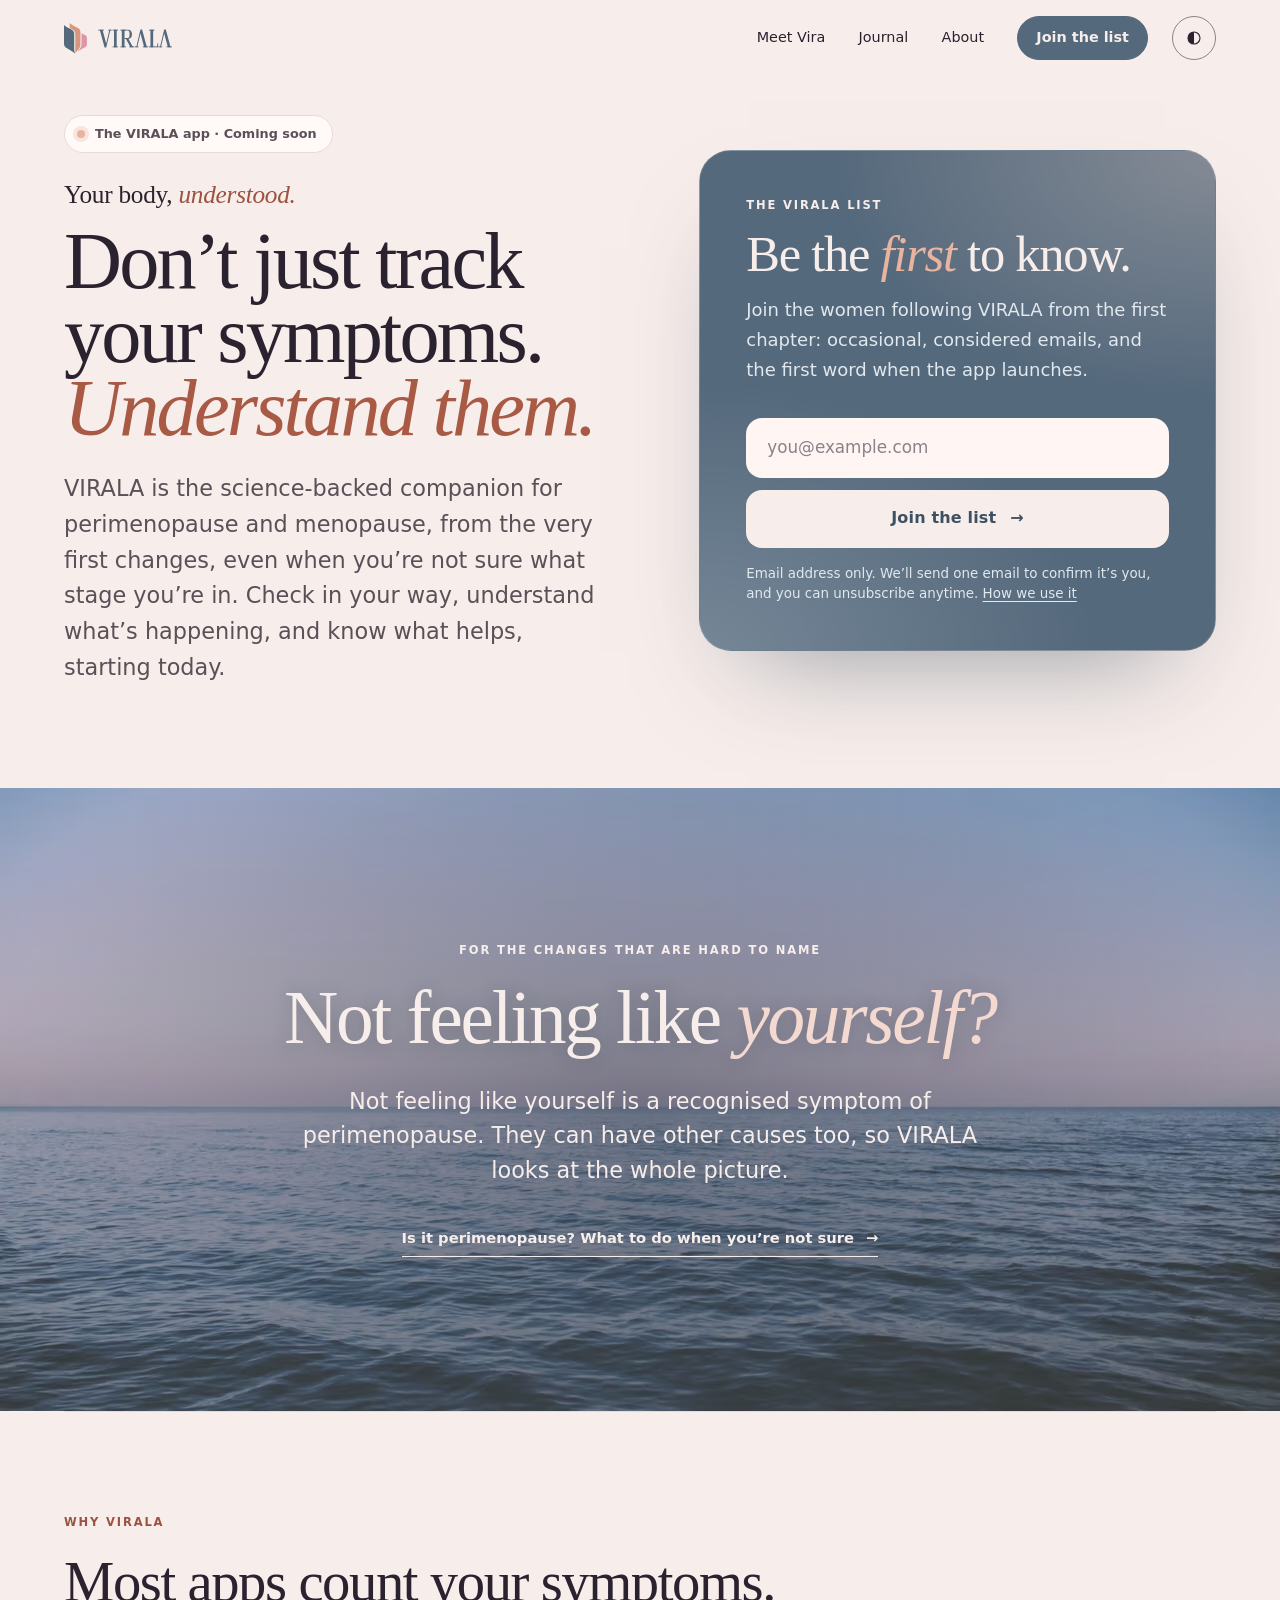
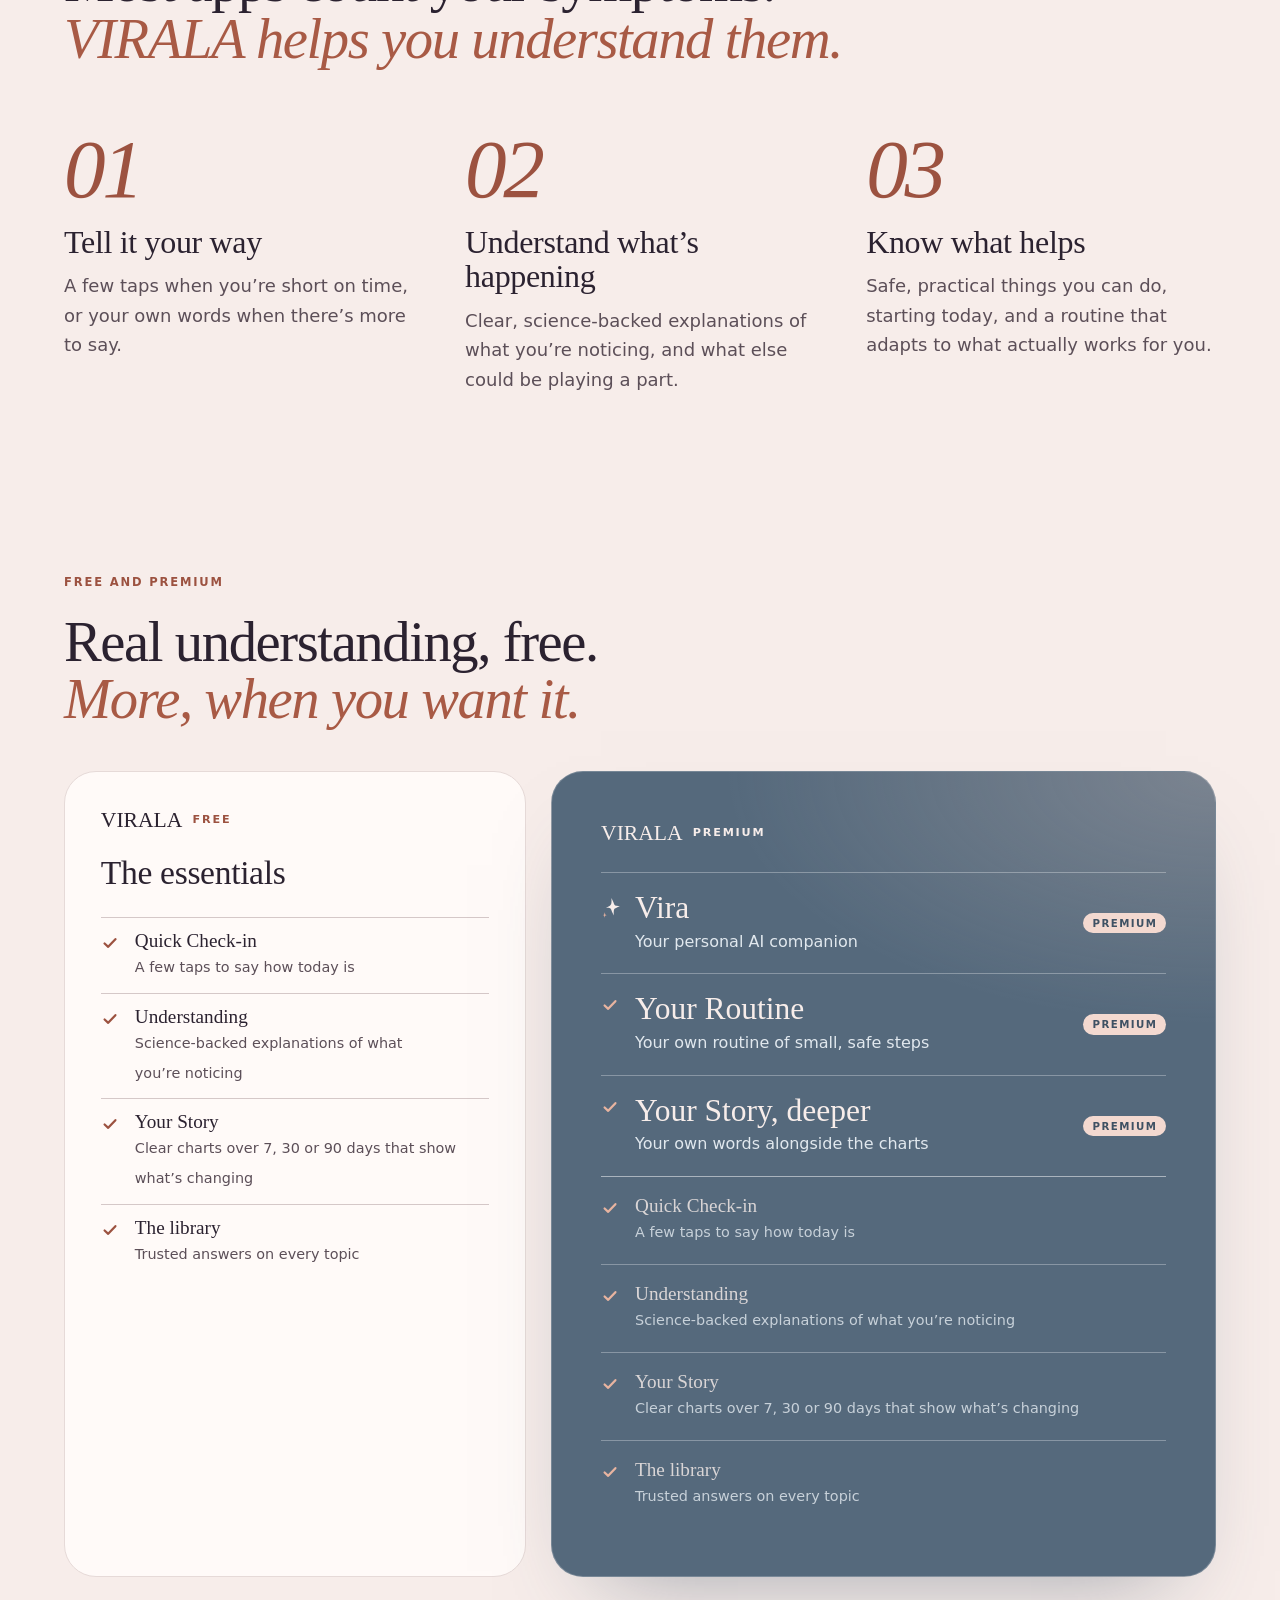
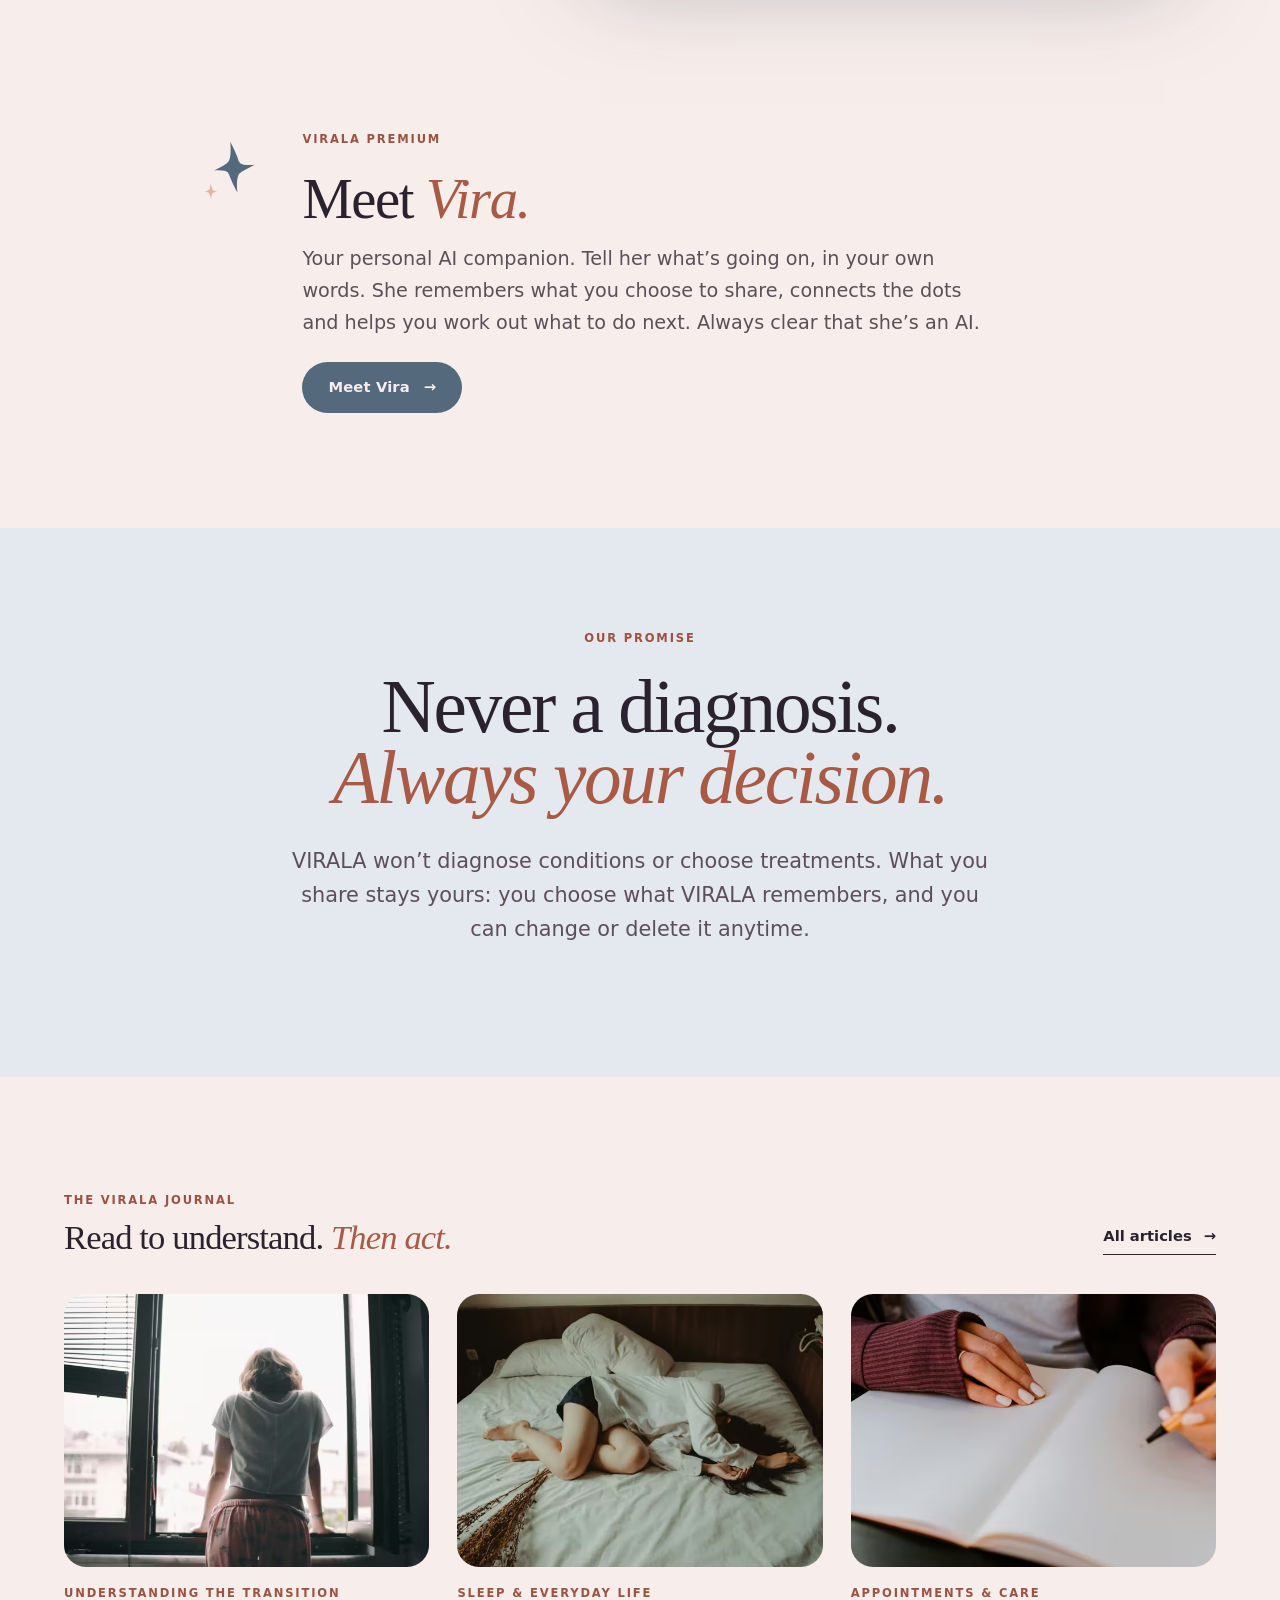
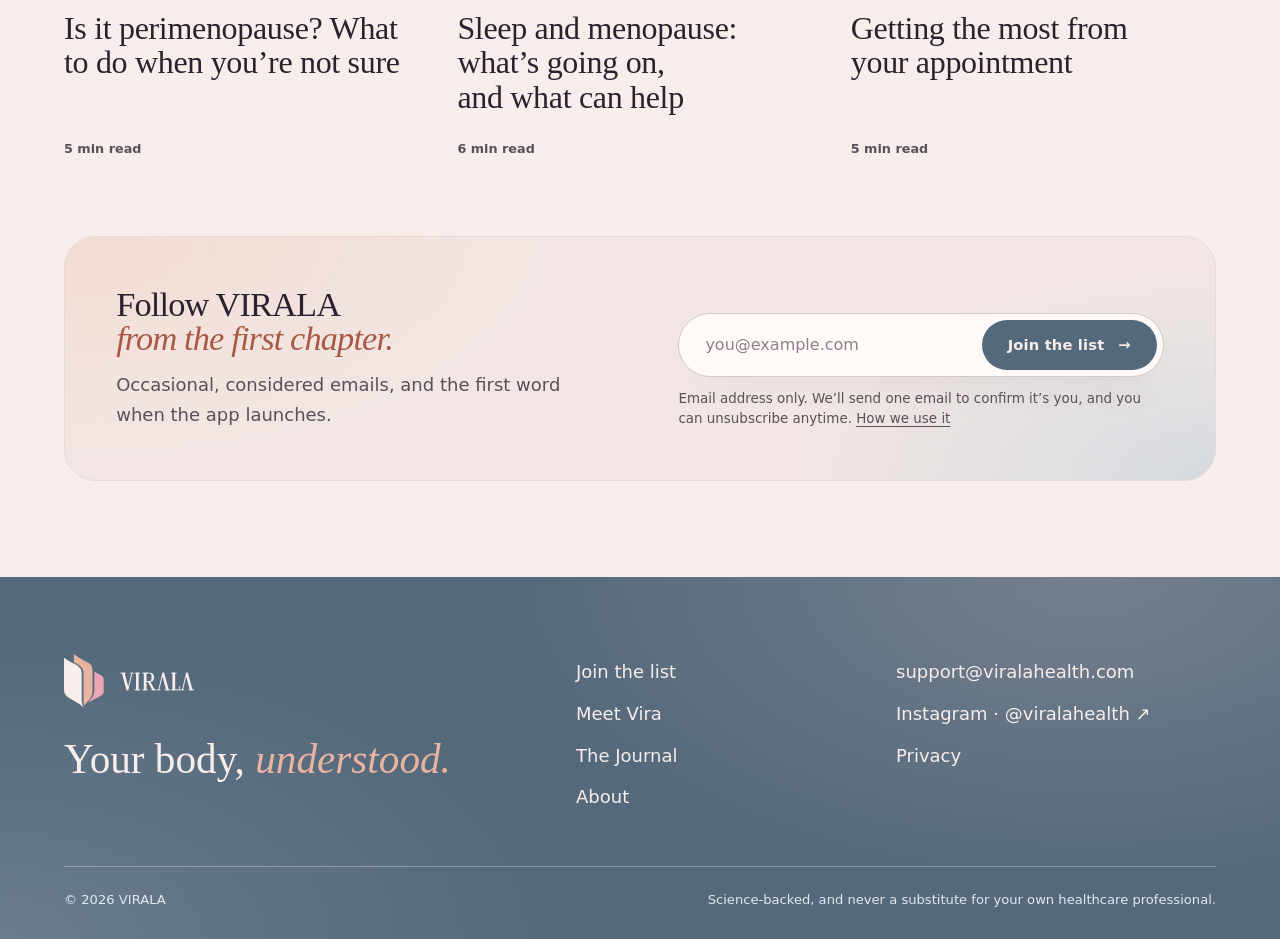
==== commit 059f04be: "Website: one VIRALA (not deployed; branch only) One mark family on every page (the footer's light ma" ====
--- a/index.html
+++ b/index.html
@@ -18,7 +18,7 @@
 <p class="status-pill"><span class="pill-dot" aria-hidden="true"></span>The VIRALA app · Coming soon</p>
 <p class="brand-line">Your body, <em>understood.</em></p>
 <h1 id="hero-title">Don’t just track your symptoms. <em>Understand them.</em></h1>
-<p class="lede">VIRALA is the science-backed companion for perimenopause and menopause, from the very first changes, even when you’re not sure what stage you’re in.</p>
+<p class="lede">VIRALA is the science-backed companion for perimenopause and menopause, from the very first changes, even when you’re not sure what stage you’re in. Check in your way, understand what’s happening, and know what helps, starting today.</p>
 </div>
 <aside class="join-card" id="join" aria-labelledby="join-title-top">
 <p class="eyebrow">The VIRALA list</p><h2 id="join-title-top">Be the <em>first</em> to know.</h2>
@@ -39,10 +39,14 @@
 <ol class="steps"><li class="step reveal"><span class="step-n" aria-hidden="true">01</span><h3>Tell it your way</h3><p>A few taps when you’re short on time, or your own words when there’s more to say.</p></li><li class="step reveal"><span class="step-n" aria-hidden="true">02</span><h3>Understand what’s happening</h3><p>Clear, science-backed explanations of what you’re noticing, and what else could be playing a part.</p></li><li class="step reveal"><span class="step-n" aria-hidden="true">03</span><h3>Know what helps</h3><p>Safe, practical things you can do, starting today, and a routine that adapts to what actually works for you.</p></li></ol></section>
 <section class="offer wrap" aria-labelledby="offer-title"><div class="sec-head reveal"><p class="eyebrow">Free and Premium</p><h2 id="offer-title">Real understanding, free. <em>More, when you want it.</em></h2></div>
 <div class="tiers">
-<div class="tier tier-free reveal"><p class="o-tier">VIRALA <span>Free</span></p><h3>The essentials</h3><ul><li><b>Quick Check-in</b><span>A few taps to say how today is</span></li><li><b>Understanding</b><span>Science-backed explanations of what you’re noticing</span></li><li><b>Your Story</b><span>Clear charts over 7, 30 or 90 days that show what’s changing</span></li><li><b>The library</b><span>Trusted answers on every topic</span></li></ul></div>
-<div class="tier tier-premium reveal"><p class="o-tier">VIRALA <span>Premium</span></p><p class="plus">Everything in Free, plus:</p><ul><li class="pi-vira"><svg class="vs vs-item" viewBox="0 0 100 100" aria-hidden="true" focusable="false"><path class="vs1" d="M47.29 4.40 C59.45 27.28 59.70 33.86 60.82 34.62 C61.87 35.49 60.94 42.42 85.68 40.41 C67.26 50.19 64.14 51.70 63.38 52.82 C62.51 53.87 56.05 54.38 58.43 83.62 C46.86 61.86 46.30 56.14 45.18 55.38 C44.13 54.51 45.54 47.42 22.30 49.31 C39.60 40.12 41.86 38.30 42.62 37.18 C43.49 36.13 49.79 35.13 47.29 4.40 Z"/><path class="vs2" d="M16.09 69.03 C19.43 76.54 19.29 78.72 19.62 78.98 C19.93 79.27 19.45 81.39 26.98 81.30 C21.20 83.87 20.28 84.29 20.02 84.62 C19.73 84.93 17.73 84.95 17.84 93.97 C14.75 87.04 14.71 85.28 14.38 85.02 C14.07 84.73 14.67 82.58 7.52 82.66 C13.01 80.22 13.72 79.71 13.98 79.38 C14.27 79.07 16.20 78.81 16.09 69.03 Z"/></svg><b>Vira</b><span>Your personal AI companion</span></li><li class=""><b>Your Routine</b><span>Your own routine of small, safe steps</span></li><li class=""><b>Your Story, deeper</b><span>Your own words alongside the charts</span></li></ul></div>
+<div class="tier tier-free reveal"><p class="o-tier">VIRALA <span>Free</span></p><h3>The essentials</h3><ul><li class="shared"><svg class="ck" viewBox="0 0 16 16" aria-hidden="true" focusable="false"><path d="M3.2 8.4 6.4 11.4 12.8 4.6"/></svg><div><b>Quick Check-in</b><span>A few taps to say how today is</span></div></li><li class="shared"><svg class="ck" viewBox="0 0 16 16" aria-hidden="true" focusable="false"><path d="M3.2 8.4 6.4 11.4 12.8 4.6"/></svg><div><b>Understanding</b><span>Science-backed explanations of what you’re noticing</span></div></li><li class="shared"><svg class="ck" viewBox="0 0 16 16" aria-hidden="true" focusable="false"><path d="M3.2 8.4 6.4 11.4 12.8 4.6"/></svg><div><b>Your Story</b><span>Clear charts over 7, 30 or 90 days that show what’s changing</span></div></li><li class="shared"><svg class="ck" viewBox="0 0 16 16" aria-hidden="true" focusable="false"><path d="M3.2 8.4 6.4 11.4 12.8 4.6"/></svg><div><b>The library</b><span>Trusted answers on every topic</span></div></li></ul></div>
+<div class="tier tier-premium reveal"><p class="o-tier">VIRALA <span>Premium</span></p><ul><li class="own"><svg class="vs vs-item" viewBox="0 0 100 100" aria-hidden="true" focusable="false"><path class="vs1" d="M47.29 4.40 C59.45 27.28 59.70 33.86 60.82 34.62 C61.87 35.49 60.94 42.42 85.68 40.41 C67.26 50.19 64.14 51.70 63.38 52.82 C62.51 53.87 56.05 54.38 58.43 83.62 C46.86 61.86 46.30 56.14 45.18 55.38 C44.13 54.51 45.54 47.42 22.30 49.31 C39.60 40.12 41.86 38.30 42.62 37.18 C43.49 36.13 49.79 35.13 47.29 4.40 Z"/><path class="vs2" d="M16.09 69.03 C19.43 76.54 19.29 78.72 19.62 78.98 C19.93 79.27 19.45 81.39 26.98 81.30 C21.20 83.87 20.28 84.29 20.02 84.62 C19.73 84.93 17.73 84.95 17.84 93.97 C14.75 87.04 14.71 85.28 14.38 85.02 C14.07 84.73 14.67 82.58 7.52 82.66 C13.01 80.22 13.72 79.71 13.98 79.38 C14.27 79.07 16.20 78.81 16.09 69.03 Z"/></svg><div><b>Vira</b><span>Your personal AI companion</span></div><em class="ptag">Premium</em></li><li class="own"><svg class="ck" viewBox="0 0 16 16" aria-hidden="true" focusable="false"><path d="M3.2 8.4 6.4 11.4 12.8 4.6"/></svg><div><b>Your Routine</b><span>Your own routine of small, safe steps</span></div><em class="ptag">Premium</em></li><li class="own"><svg class="ck" viewBox="0 0 16 16" aria-hidden="true" focusable="false"><path d="M3.2 8.4 6.4 11.4 12.8 4.6"/></svg><div><b>Your Story, deeper</b><span>Your own words alongside the charts</span></div><em class="ptag">Premium</em></li><li class="shared"><svg class="ck" viewBox="0 0 16 16" aria-hidden="true" focusable="false"><path d="M3.2 8.4 6.4 11.4 12.8 4.6"/></svg><div><b>Quick Check-in</b><span>A few taps to say how today is</span></div></li><li class="shared"><svg class="ck" viewBox="0 0 16 16" aria-hidden="true" focusable="false"><path d="M3.2 8.4 6.4 11.4 12.8 4.6"/></svg><div><b>Understanding</b><span>Science-backed explanations of what you’re noticing</span></div></li><li class="shared"><svg class="ck" viewBox="0 0 16 16" aria-hidden="true" focusable="false"><path d="M3.2 8.4 6.4 11.4 12.8 4.6"/></svg><div><b>Your Story</b><span>Clear charts over 7, 30 or 90 days that show what’s changing</span></div></li><li class="shared"><svg class="ck" viewBox="0 0 16 16" aria-hidden="true" focusable="false"><path d="M3.2 8.4 6.4 11.4 12.8 4.6"/></svg><div><b>The library</b><span>Trusted answers on every topic</span></div></li></ul></div>
 </div></section>
-<section class="img-band band-mountains promise-calm" aria-labelledby="promise-title"><figure class="photo band-photo"><picture><source type="image/avif" srcset="assets/photos/mist-mountains-720.avif 720w, assets/photos/mist-mountains-1280.avif 1280w, assets/photos/mist-mountains-1536.avif 1536w" sizes="100vw"><img src="assets/photos/mist-mountains-1280.jpg" srcset="assets/photos/mist-mountains-720.jpg 720w, assets/photos/mist-mountains-1280.jpg 1280w" sizes="100vw" width="1280" height="853" alt="Layered blue mountains fading into mist." decoding="async" loading="lazy" style="object-position:50% 55%"></picture></figure><div class="wrap promise-inner reveal">
+<section class="meet-vira wrap" aria-labelledby="meet-vira-title"><div class="mv reveal"><svg class="vs vs-meet" viewBox="0 0 100 100" aria-hidden="true" focusable="false"><path class="vs1" d="M47.29 4.40 C59.45 27.28 59.70 33.86 60.82 34.62 C61.87 35.49 60.94 42.42 85.68 40.41 C67.26 50.19 64.14 51.70 63.38 52.82 C62.51 53.87 56.05 54.38 58.43 83.62 C46.86 61.86 46.30 56.14 45.18 55.38 C44.13 54.51 45.54 47.42 22.30 49.31 C39.60 40.12 41.86 38.30 42.62 37.18 C43.49 36.13 49.79 35.13 47.29 4.40 Z"/><path class="vs2" d="M16.09 69.03 C19.43 76.54 19.29 78.72 19.62 78.98 C19.93 79.27 19.45 81.39 26.98 81.30 C21.20 83.87 20.28 84.29 20.02 84.62 C19.73 84.93 17.73 84.95 17.84 93.97 C14.75 87.04 14.71 85.28 14.38 85.02 C14.07 84.73 14.67 82.58 7.52 82.66 C13.01 80.22 13.72 79.71 13.98 79.38 C14.27 79.07 16.20 78.81 16.09 69.03 Z"/></svg>
+<div><p class="eyebrow">VIRALA Premium</p><h2 id="meet-vira-title">Meet <em>Vira.</em></h2>
+<p>Your personal AI companion. Tell her what’s going on, in your own words. She remembers what you choose to share, connects the dots and helps you work out what to do next. Always clear that she’s an AI.</p>
+<a class="button" href="vira.html">Meet Vira <span class="arrow" aria-hidden="true">→</span></a></div></div></section>
+<section class="promise-calm promise-light" aria-labelledby="promise-title"><div class="wrap promise-inner reveal">
 <p class="eyebrow">Our promise</p><h2 id="promise-title">Never a diagnosis.<br><em>Always your decision.</em></h2>
 <p>VIRALA won’t diagnose conditions or choose treatments. What you share stays yours: you choose what VIRALA remembers, and you can change or delete it anytime.</p></div></section>
 <section class="journal-mini wrap" aria-labelledby="journal-title"><div class="jm-head"><div><p class="eyebrow">The VIRALA Journal</p><h2 id="journal-title">Read to understand. <em>Then act.</em></h2></div><a class="text-link" href="journal.html">All articles <span class="arrow" aria-hidden="true">→</span></a></div>
--- a/styles.css
+++ b/styles.css
@@ -11,14 +11,14 @@
      anchor (mark, ink tone, primary buttons). Values mirror brand/tokens.json; every text pair checked for WCAG AA. */
   --paper:#F7EDEA; --paper-2:#F2E7E4; --paper-3:#EDE4E2; --surface:#FFFAF8;
   --ink:#2B2230; --muted:#5C4F58; --line:#E6DAD8; --line-strong:#D5C8C8; --edge:#8E8089;
-  --brand:#4E1A3D; --brand-pressed:#3A1230; --on-brand:#FFF5F2; --mark:#4E1A3D;
-  --mark-1:#4E1A3D; --mark-2:#D9765C; --mark-3:#E9A7B4;
+  --brand:#55697C; --brand-pressed:#45586A; --on-brand:#F7EDEA; --mark:#55697C;
+  --mark-1:#55697C; --mark-2:#D9967F; --mark-3:#DE95A4;
   --mist:#C9D4DD; --mist-deep:#55697C; --peach:#E8B4A0; --peach-soft:#F3D9D0;
   --data-1:#55697C; --vira-bg:#C9D4DD; --vira-ink:#2B2230;
   --feature:#55697C; --on-feature:#F7EDEA; --on-feature-2:#E1E8EE; --feature-accent:#E8B4A0;
   --accent:#9C5240; --accent-large:#A85A45; --clay:#C7826B; --accent-soft:#F3D9D0;
   --focus:#9C5240;
-  --vs-1:#4E1A3D; --vs-2:#E8B4A0;
+  --vs-1:#55697C; --vs-2:#E8B4A0;
   --glow:none;
   --serif:"Instrument Serif",Georgia,"Times New Roman",serif;
   --sans:"DM Sans",ui-sans-serif,system-ui,-apple-system,"Segoe UI",sans-serif;
@@ -31,8 +31,8 @@
   /* soft night: a deep mist blue-grey (not black, not purple); peach as the accent and the button */
   --paper:#1B2128; --paper-2:#222A32; --paper-3:#161B21; --surface:#26303A;
   --ink:#F3ECE9; --muted:#C5CDD5; --line:#333D47; --line-strong:#46525E; --edge:#8A97A4;
-  --brand:#F3D9D0; --brand-pressed:#F8E6DF; --on-brand:#2B2230; --mark:#F6E4EC;
-  --mark-1:#F6E4EC; --mark-2:#F2987C; --mark-3:#C98AB0;
+  --brand:#55697C; --brand-pressed:#637A8E; --on-brand:#F7EDEA; --mark:#F7EDEA;
+  --mark-1:#F7EDEA; --mark-2:#E8B4A0; --mark-3:#E9A7B4;
   --mist:#2C3A48; --mist-deep:#2C3A48; --peach:#E8B4A0; --peach-soft:#3A3236;
   --data-1:#E8B4A0; --vira-bg:#26303A; --vira-ink:#F3ECE9;
   --feature:#2C3A48; --on-feature:#F3ECE9; --on-feature-2:#C5CDD5; --feature-accent:#E8B4A0;
@@ -128,7 +128,7 @@
 .mh-rule{flex:1 1 40px;height:1px;background:var(--line-strong);transform-origin:left center}
 .gift-n,.ch-n{display:block;font-family:var(--serif);font-style:italic;font-size:1.1rem;line-height:1.2;color:var(--accent);margin-bottom:10px;font-variant-numeric:lining-nums}
 /* feature bands: VIRALA Fig in light, deep fig with a soft glow in dark */
-.promise-band,.site-footer,.join-card,.tier-premium{--vs-1:#F7EDEA;--vs-2:#E8B4A0;--ink:var(--on-feature);--muted:var(--on-feature-2);--accent:var(--feature-accent);--line:rgba(255,255,255,.14);--line-strong:rgba(255,255,255,.22);--edge:rgba(255,255,255,.55);--focus:var(--feature-accent);--mark-1:#FFF5F2;--mark:#FFF5F2;--brand:#FFF5F2;--brand-pressed:#FBE3EC;--on-brand:#4E1A3D;background:radial-gradient(900px 480px at 85% 0%,rgba(142,63,114,.55),transparent 65%),var(--feature);color:var(--ink)}
+.promise-band,.site-footer,.join-card,.tier-premium{--vs-1:#F7EDEA;--vs-2:#E8B4A0;--ink:var(--on-feature);--muted:var(--on-feature-2);--accent:var(--feature-accent);--line:rgba(255,255,255,.14);--line-strong:rgba(255,255,255,.22);--edge:rgba(255,255,255,.55);--focus:var(--feature-accent);--mark-1:#F7EDEA;--mark-2:#E8B4A0;--mark-3:#E9A7B4;--mark:#F7EDEA;--brand:#F7EDEA;--brand-pressed:#FFFFFF;--on-brand:#3E5163;background:var(--feature);color:var(--ink)}
 .promise-band ::selection,.site-footer ::selection{background:#E8B4A0;color:#2B2230}
 
 /* ---------- brand lockup: the restored Life Chapters mark with the signature wordmark ---------- */
@@ -424,7 +424,7 @@
 .ny-copy .text-link{margin-top:22px}
 @media (max-width:900px){.ny-panel{grid-template-columns:minmax(0,1fr)}}
 /* the hero's community card: the signup is the first screen's visual focus */
-.join-card{position:relative;scroll-margin-top:100px;padding:clamp(30px,3.6vw,56px);border-radius:32px;border:1px solid rgba(255,255,255,.08);background:radial-gradient(560px 360px at 100% 0%,rgba(224,122,95,.38),transparent 68%),radial-gradient(560px 380px at 0% 100%,rgba(142,63,114,.6),transparent 70%),var(--feature);box-shadow:0 50px 100px -48px rgba(60,80,100,.7)}
+.join-card{position:relative;scroll-margin-top:100px;padding:clamp(30px,3.6vw,56px);border-radius:32px;border:1px solid rgba(255,255,255,.08);background:radial-gradient(560px 360px at 100% 0%,rgba(243,217,208,.30),transparent 68%),radial-gradient(560px 380px at 0% 100%,rgba(201,212,221,.28),transparent 70%),var(--feature);box-shadow:0 50px 100px -48px rgba(60,80,100,.7)}
 .join-card .eyebrow{margin-bottom:14px}
 .join-card h2{font-size:clamp(2.1rem,1.4rem + 2.2vw,3.4rem);line-height:1;margin-bottom:16px}
 .jc-lede{color:var(--muted);max-width:30em;margin-bottom:clamp(24px,2.6vw,34px)}
@@ -538,7 +538,7 @@
 .join-card{background:radial-gradient(560px 360px at 100% 0%,rgba(243,217,208,.30),transparent 68%),radial-gradient(560px 380px at 0% 100%,rgba(201,212,221,.28),transparent 70%),var(--feature);border-color:rgba(255,255,255,.14);box-shadow:0 50px 100px -50px rgba(60,80,100,.55)}
 .tier-premium{background:radial-gradient(700px 360px at 100% 0%,rgba(243,217,208,.24),transparent 70%),var(--feature);box-shadow:0 44px 90px -50px rgba(60,80,100,.5)}
 .tier-free{background:var(--surface)}
-.jc-form .button,.join-card .button{background:#FFF5F2;color:#4E1A3D}
+.jc-form .button,.join-card .button{background:#F7EDEA;color:#3E5163}
 .pill-dot{background:var(--peach);box-shadow:0 0 0 4px color-mix(in srgb,var(--peach) 30%,transparent)}
 .vi-symbol{background:radial-gradient(circle at 72% 22%,rgba(243,217,208,.9),transparent 62%),var(--mist)}
 .join-end-inner{background:radial-gradient(700px 320px at 0% 0%,color-mix(in srgb,var(--peach-soft) 80%,transparent),transparent 70%),radial-gradient(600px 300px at 100% 100%,color-mix(in srgb,var(--mist) 70%,transparent),transparent 70%),var(--paper-2)}
@@ -557,3 +557,61 @@
 .not-yourself.img-band{padding-block:clamp(96px,12vw,180px)}
 .promise-calm.img-band{background:var(--mist-deep)}
 :root[data-theme="dark"] .img-band::before{background:linear-gradient(180deg,rgba(22,28,36,.62),rgba(22,28,36,.76))}
+/* ---------- one VIRALA (27 Oct): one mark family, deep-mist buttons, no Fig anywhere ---------- */
+:root[data-theme="dark"] .button:not(.join-card .button):not(.promise-band .button){border:1px solid #8A97A4}
+.button:hover{background:var(--brand-pressed)}
+/* Free and Premium: the same list on both; Premium's own three first */
+.tiers ul{margin-top:clamp(18px,2vw,26px)}
+.tier li{display:grid;grid-template-columns:22px minmax(0,1fr) auto;column-gap:12px;align-items:start}
+.tier li .ck{width:18px;height:18px;margin-top:4px;fill:none;stroke:var(--accent);stroke-width:2;stroke-linecap:round;stroke-linejoin:round}
+.tier-premium li .ck{stroke:var(--feature-accent)}
+.tier li b{display:block}
+.tier li.shared b{font-size:clamp(1.05rem,1rem + .25vw,1.2rem)}
+.tier li.shared span{font-size:.9rem}
+.tier-premium li.shared b,.tier-premium li.shared span{opacity:.82}
+.tier-premium li.own b{font-size:clamp(1.5rem,1.25rem + .9vw,2rem)}
+.tier-premium li.own .vs-item{width:22px;height:22px;margin-top:6px}
+.ptag{font:600 .64rem/1 var(--sans);font-style:normal;letter-spacing:.14em;text-transform:uppercase;color:#3E5163;background:#F3D9D0;border-radius:999px;padding:5px 9px;align-self:center}
+.tier-premium li.own+li.shared{border-top-color:rgba(255,255,255,.5)}
+/* Meet Vira on the homepage */
+.meet-vira{padding-block:clamp(24px,3vw,48px) clamp(80px,9vw,140px)}
+.mv{display:grid;grid-template-columns:auto minmax(0,1fr);gap:clamp(20px,3vw,44px);align-items:start;max-width:880px;margin-inline:auto}
+.mv .vs-meet{width:clamp(48px,5vw,64px);height:auto;margin-top:8px}
+.mv h2{font-size:clamp(2.1rem,1.3rem + 2.8vw,3.8rem);line-height:1;margin-bottom:16px}
+.mv p:not(.eyebrow){color:var(--muted);font-size:clamp(1.05rem,1rem + .3vw,1.2rem);max-width:36em;margin-bottom:24px}
+/* Our promise: a calm light band */
+.promise-light{background:#E3E9EE;padding-block:clamp(72px,8vw,120px)}
+:root[data-theme="dark"] .promise-light{background:var(--paper-2)}
+/* Meet Vira page: the sparkle with no box, full lines in a roomy 3 + 2 grid, an example conversation */
+.vira-intro{grid-template-columns:minmax(0,1fr);padding-block:clamp(32px,5vw,80px) clamp(48px,6vw,88px)}
+.vira-intro .vs-hero{width:clamp(56px,5vw,72px);height:auto;margin-bottom:22px}
+.vira-intro .vi-copy{max-width:760px}
+.vi-copy .lede{max-width:36em}
+.vcards{grid-template-columns:repeat(6,minmax(0,1fr));gap:clamp(14px,1.6vw,22px)}
+.vcard{grid-column:span 2;padding:clamp(24px,2.4vw,34px)}
+.vcard:nth-child(4),.vcard:nth-child(5){grid-column:span 3}
+.vcard h3{font-size:clamp(1.35rem,1.15rem + .6vw,1.7rem)}
+.vcard p{font-size:1rem;line-height:1.55}
+.convo{padding-bottom:clamp(64px,7vw,110px)}
+.convo h2{font-size:clamp(1.8rem,1.2rem + 2vw,2.8rem);line-height:1;margin-bottom:clamp(20px,2.4vw,32px)}
+.chat{margin:0;max-width:640px;padding:clamp(20px,2.6vw,32px);border-radius:28px;background:var(--surface);border:1px solid var(--line);position:relative}
+.chat-label{position:absolute;top:16px;right:20px;font-size:.7rem;font-weight:600;letter-spacing:.14em;text-transform:uppercase;color:var(--muted)}
+.bubble{border-radius:20px;padding:13px 16px;max-width:85%;line-height:1.5;font-size:1rem}
+.bubble p{margin:0}
+.bubble.her{margin:28px 0 12px auto;background:var(--brand);color:var(--on-brand);border-bottom-right-radius:6px;width:fit-content}
+.bubble.vira{display:grid;grid-template-columns:28px minmax(0,1fr);gap:12px;align-items:start;background:var(--paper-2);border-bottom-left-radius:6px}
+.bubble.vira .vs-avatar{width:28px;height:28px}
+/* welcome: the light mark on a mist badge, three cards that sell VIRALA */
+.mark-badge{display:grid;place-items:center;width:clamp(84px,9vw,108px);aspect-ratio:1;border-radius:28px;background:var(--feature);margin-bottom:clamp(22px,3vw,34px);--mark-1:#F7EDEA;--mark-2:#E8B4A0;--mark-3:#E9A7B4}
+.mark-badge .mark-thanks{height:58%;margin:0}
+.welcome .lede{margin-bottom:clamp(32px,4vw,52px)}
+.welcome-cards{list-style:none;padding:0;margin:0 0 20px;display:grid;grid-template-columns:repeat(3,minmax(0,1fr));gap:clamp(14px,1.6vw,22px);width:100%;text-align:left}
+.welcome-cards a{display:grid;gap:10px;height:100%;padding:clamp(22px,2.4vw,32px);border-radius:26px;background:var(--surface);border:1px solid var(--line);text-decoration:none;transition:transform .35s var(--ease),border-color .35s var(--ease)}
+.welcome-cards a:hover{transform:translateY(-3px);border-color:var(--brand)}
+.welcome-cards .vs-card,.welcome-cards .wc-icon{width:40px;height:40px}
+.welcome-cards .wc-icon .mark{height:40px;width:auto}
+.welcome-cards .wc-ig .ig{width:32px;height:32px;color:var(--brand)}
+.welcome-cards h2{font-size:clamp(1.4rem,1.2rem + .6vw,1.7rem);line-height:1.1;margin:6px 0 0}
+.welcome-cards p{color:var(--muted);font-size:.98rem}
+.wc-go{color:var(--accent);font-weight:600}
+@media (max-width:900px){.welcome-cards{grid-template-columns:minmax(0,1fr)}.vcards{grid-template-columns:minmax(0,1fr)}.vcard,.vcard:nth-child(4),.vcard:nth-child(5){grid-column:auto}.mv{grid-template-columns:minmax(0,1fr)}}
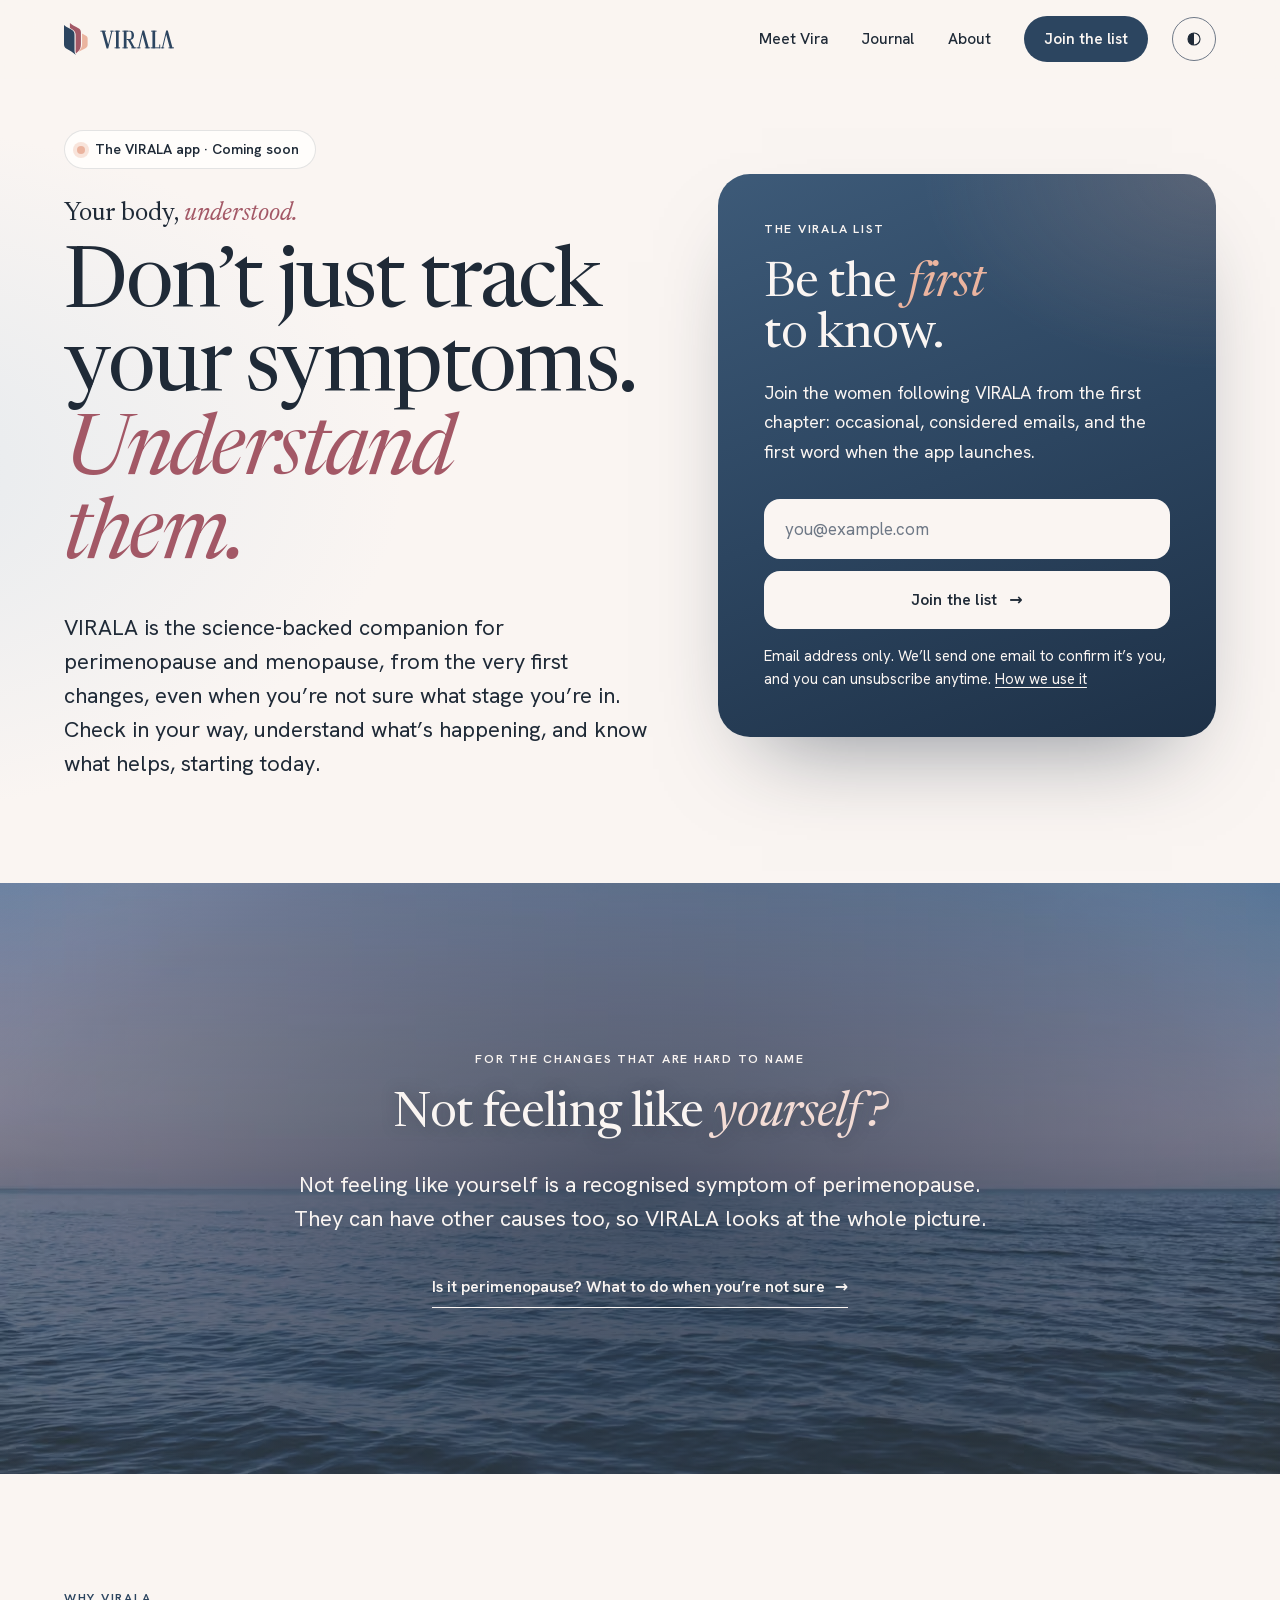
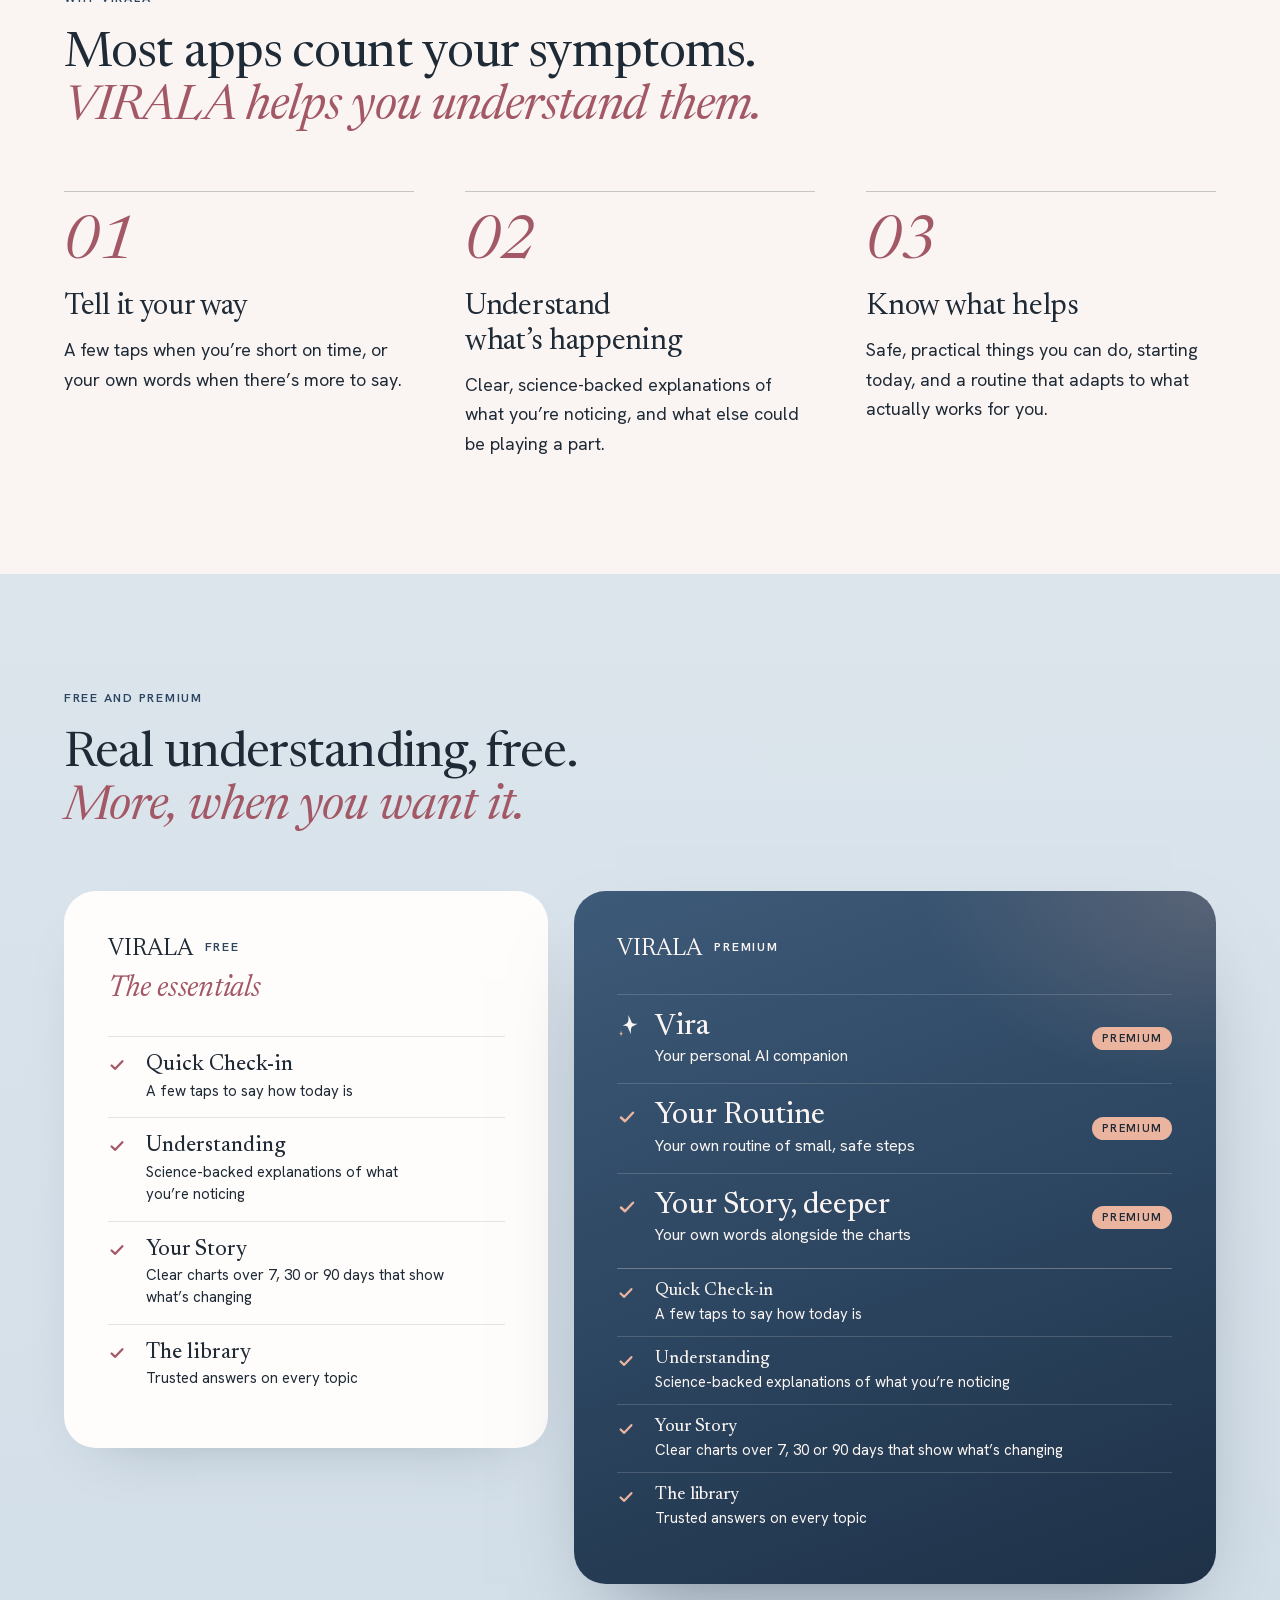
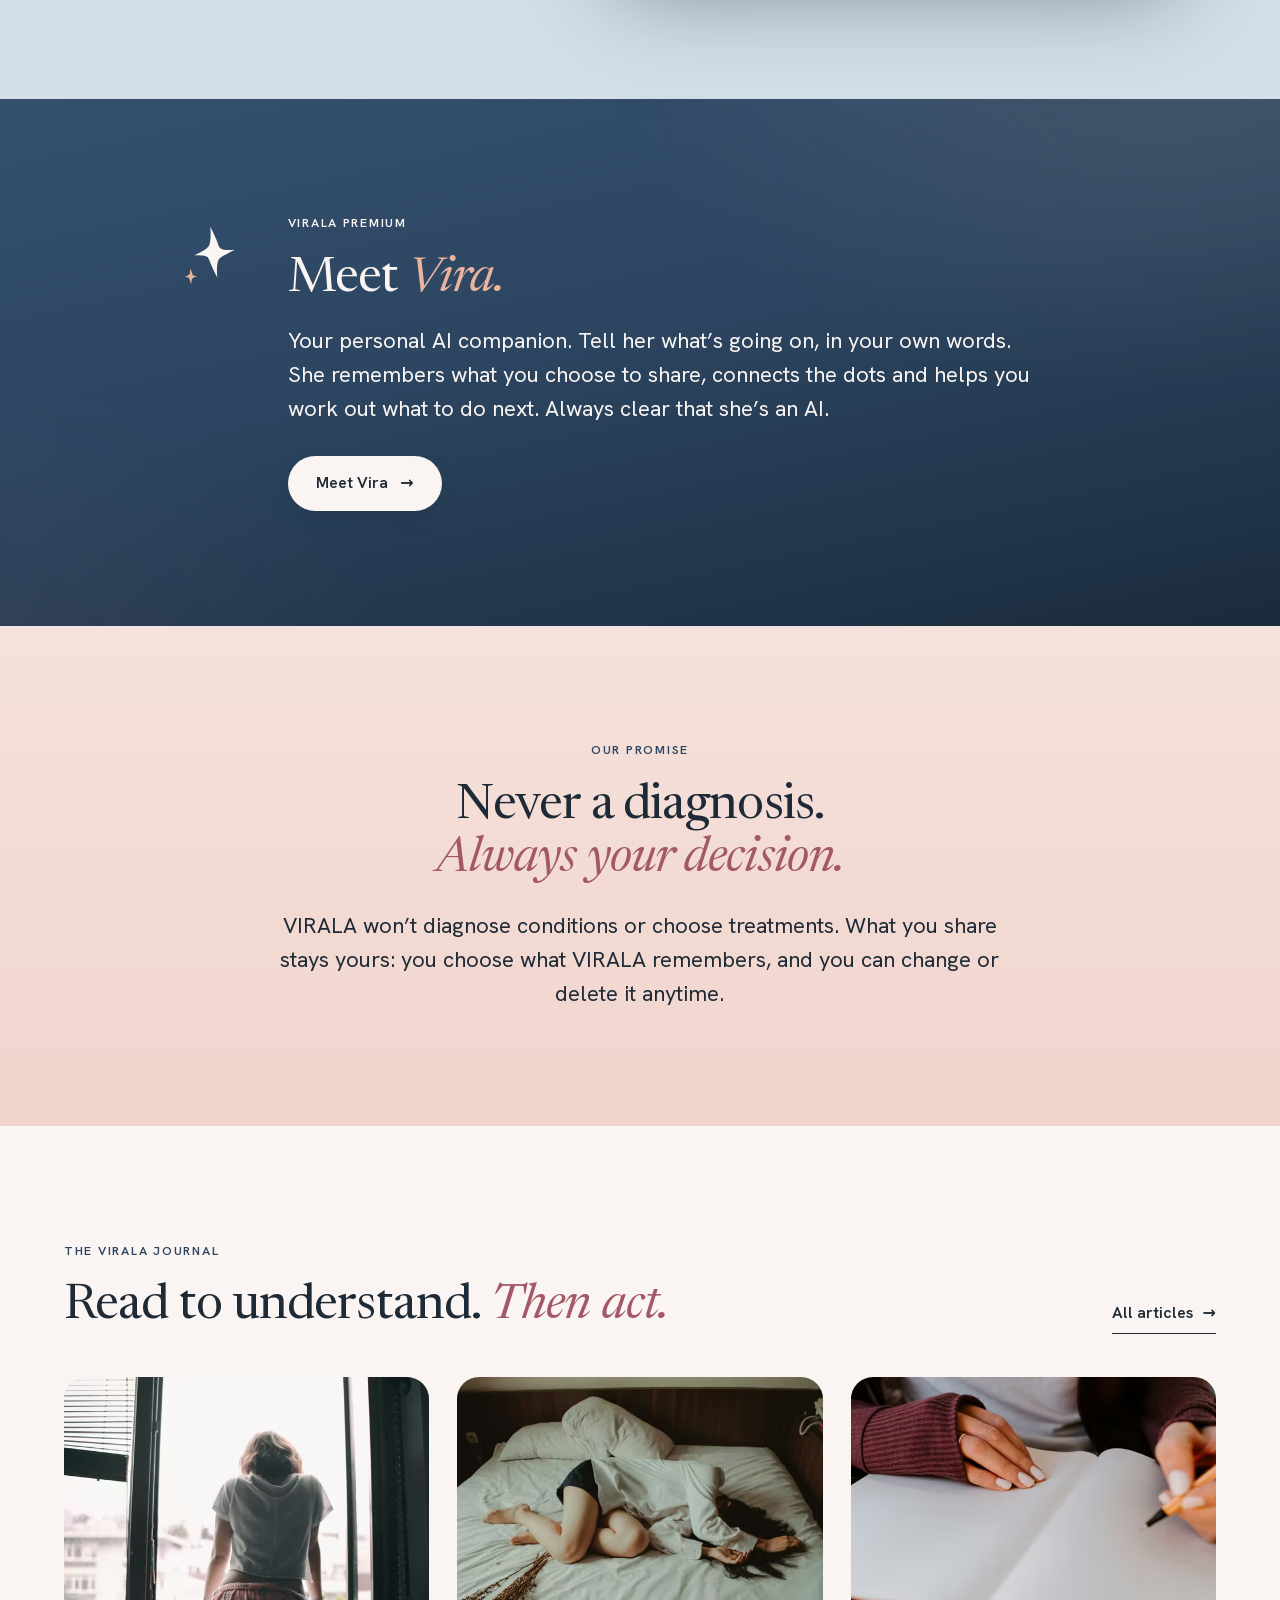
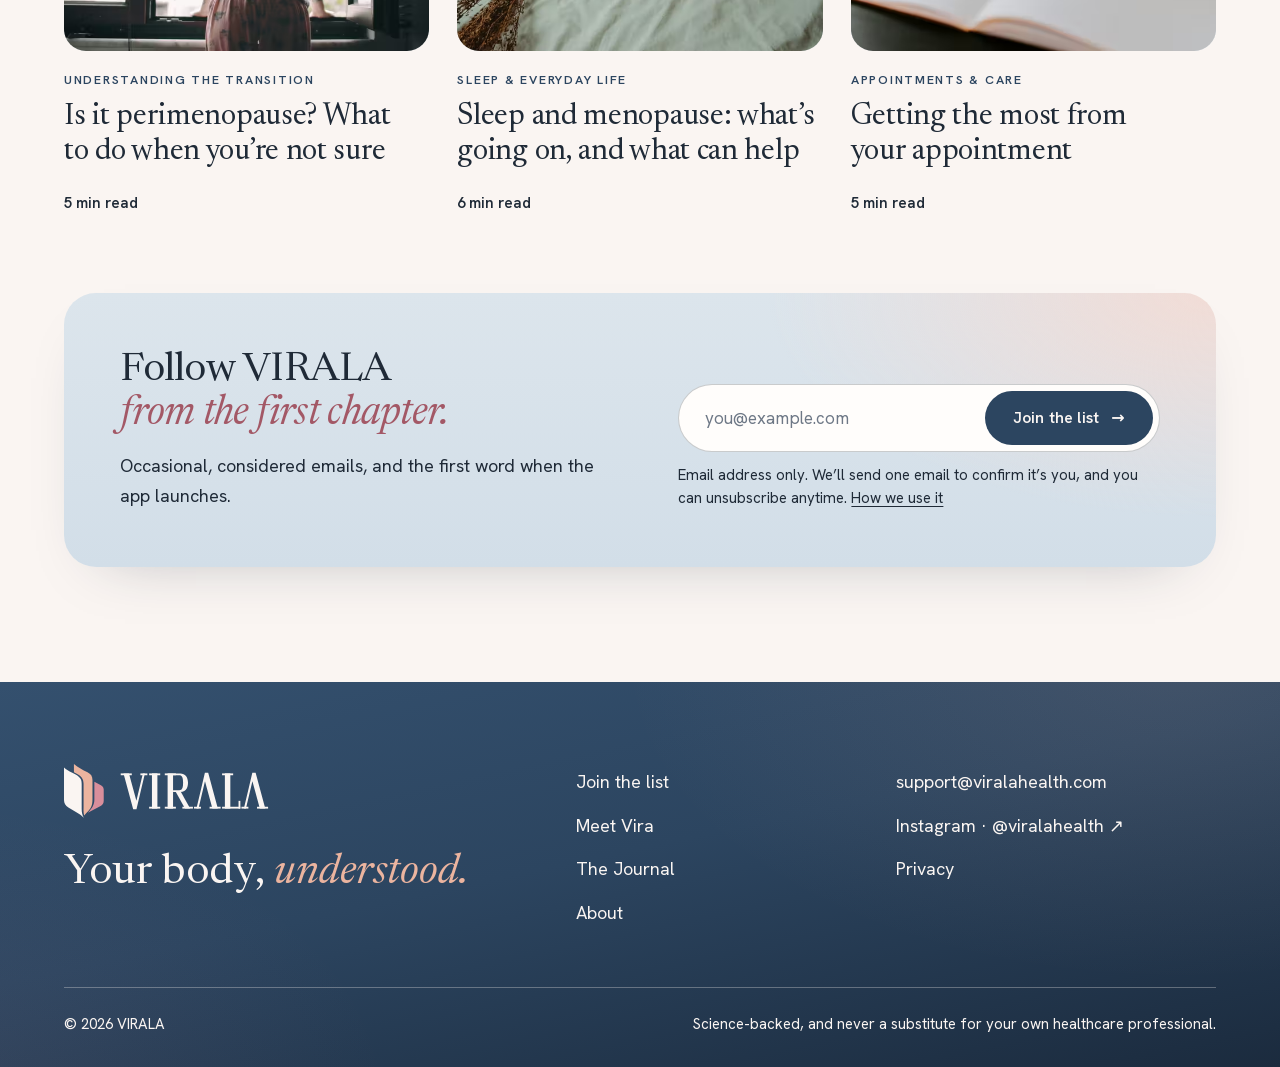
==== commit a0eb0e3d: "Website: VIRALA Dusk launch candidate (not deployed; branch only) Dusk palette with a derived dark m" ====
--- a/index.html
+++ b/index.html
@@ -1,11 +1,11 @@
 <!doctype html>
 <html lang="en"><head><meta charset="utf-8"><meta name="viewport" content="width=device-width,initial-scale=1,viewport-fit=cover">
-<meta name="color-scheme" content="light"><meta name="theme-color" content="#F7EDEA"><script>try{if(localStorage.getItem('virala-theme')==='dark')document.documentElement.dataset.theme='dark'}catch(e){}</script>
+<meta name="color-scheme" content="light"><meta name="theme-color" content="#FAF5F2"><script>try{if(localStorage.getItem('virala-theme')==='dark')document.documentElement.dataset.theme='dark'}catch(e){}</script>
 <title>VIRALA — Your body, understood.</title><meta name="description" content="Don’t just track your symptoms. Understand them. VIRALA is the science-backed companion app for perimenopause and menopause: understand what’s happening, know what helps, and build a routine that adapts to you.">
 <meta name="robots" content="index,follow">
 <link rel="canonical" href="https://viralahealth.com/"><link rel="icon" type="image/svg+xml" href="assets/favicon.svg"><link rel="apple-touch-icon" href="assets/apple-touch-icon.png"><link rel="manifest" href="site.webmanifest">
 <meta property="og:type" content="website"><meta property="og:site_name" content="VIRALA"><meta property="og:title" content="VIRALA — Your body, understood."><meta property="og:description" content="Don’t just track your symptoms. Understand them. VIRALA is the science-backed companion app for perimenopause and menopause: understand what’s happening, know what helps, and build a routine that adapts to you."><meta property="og:url" content="https://viralahealth.com/"><meta property="og:image" content="https://viralahealth.com/assets/social-card.jpg"><meta property="og:image:alt" content="Don’t just track your symptoms. Understand them. VIRALA: your body, understood."><meta name="twitter:card" content="summary_large_image">
-<link rel="preload" href="assets/instrument-serif.ttf" as="font" type="font/ttf" crossorigin><link rel="preload" href="assets/dm-sans.ttf" as="font" type="font/ttf" crossorigin>
+<link rel="preload" href="assets/newsreader.woff2" as="font" type="font/woff2" crossorigin><link rel="preload" href="assets/hanken-grotesk.woff2" as="font" type="font/woff2" crossorigin>
 <link rel="stylesheet" href="styles.css"><script src="app.js" defer></script>
 <script type="application/ld+json">{"@context": "https://schema.org", "@type": "WebPage", "name": "VIRALA — Your body, understood.", "url": "https://viralahealth.com/", "description": "Don’t just track your symptoms. Understand them. VIRALA is the science-backed companion app for perimenopause and menopause: understand what’s happening, know what helps, and build a routine that adapts to you.", "inLanguage": "en", "isPartOf": {"@type": "WebSite", "name": "VIRALA", "url": "https://viralahealth.com/"}}</script></head>
 <body class="page-index"><a class="skip" href="#main">Skip to content</a>
@@ -37,16 +37,16 @@
 </div></div></section>
 <section class="approach wrap" aria-labelledby="approach-title"><div class="sec-head reveal"><p class="eyebrow">Why VIRALA</p><h2 id="approach-title">Most apps count your symptoms. <em>VIRALA helps you understand them.</em></h2></div>
 <ol class="steps"><li class="step reveal"><span class="step-n" aria-hidden="true">01</span><h3>Tell it your way</h3><p>A few taps when you’re short on time, or your own words when there’s more to say.</p></li><li class="step reveal"><span class="step-n" aria-hidden="true">02</span><h3>Understand what’s happening</h3><p>Clear, science-backed explanations of what you’re noticing, and what else could be playing a part.</p></li><li class="step reveal"><span class="step-n" aria-hidden="true">03</span><h3>Know what helps</h3><p>Safe, practical things you can do, starting today, and a routine that adapts to what actually works for you.</p></li></ol></section>
-<section class="offer wrap" aria-labelledby="offer-title"><div class="sec-head reveal"><p class="eyebrow">Free and Premium</p><h2 id="offer-title">Real understanding, free. <em>More, when you want it.</em></h2></div>
+<section class="offer band band-mist" aria-labelledby="offer-title"><div class="wrap"><div class="sec-head reveal"><p class="eyebrow">Free and Premium</p><h2 id="offer-title">Real understanding, free. <em>More, when you want it.</em></h2></div>
 <div class="tiers">
 <div class="tier tier-free reveal"><p class="o-tier">VIRALA <span>Free</span></p><h3>The essentials</h3><ul><li class="shared"><svg class="ck" viewBox="0 0 16 16" aria-hidden="true" focusable="false"><path d="M3.2 8.4 6.4 11.4 12.8 4.6"/></svg><div><b>Quick Check-in</b><span>A few taps to say how today is</span></div></li><li class="shared"><svg class="ck" viewBox="0 0 16 16" aria-hidden="true" focusable="false"><path d="M3.2 8.4 6.4 11.4 12.8 4.6"/></svg><div><b>Understanding</b><span>Science-backed explanations of what you’re noticing</span></div></li><li class="shared"><svg class="ck" viewBox="0 0 16 16" aria-hidden="true" focusable="false"><path d="M3.2 8.4 6.4 11.4 12.8 4.6"/></svg><div><b>Your Story</b><span>Clear charts over 7, 30 or 90 days that show what’s changing</span></div></li><li class="shared"><svg class="ck" viewBox="0 0 16 16" aria-hidden="true" focusable="false"><path d="M3.2 8.4 6.4 11.4 12.8 4.6"/></svg><div><b>The library</b><span>Trusted answers on every topic</span></div></li></ul></div>
 <div class="tier tier-premium reveal"><p class="o-tier">VIRALA <span>Premium</span></p><ul><li class="own"><svg class="vs vs-item" viewBox="0 0 100 100" aria-hidden="true" focusable="false"><path class="vs1" d="M47.29 4.40 C59.45 27.28 59.70 33.86 60.82 34.62 C61.87 35.49 60.94 42.42 85.68 40.41 C67.26 50.19 64.14 51.70 63.38 52.82 C62.51 53.87 56.05 54.38 58.43 83.62 C46.86 61.86 46.30 56.14 45.18 55.38 C44.13 54.51 45.54 47.42 22.30 49.31 C39.60 40.12 41.86 38.30 42.62 37.18 C43.49 36.13 49.79 35.13 47.29 4.40 Z"/><path class="vs2" d="M16.09 69.03 C19.43 76.54 19.29 78.72 19.62 78.98 C19.93 79.27 19.45 81.39 26.98 81.30 C21.20 83.87 20.28 84.29 20.02 84.62 C19.73 84.93 17.73 84.95 17.84 93.97 C14.75 87.04 14.71 85.28 14.38 85.02 C14.07 84.73 14.67 82.58 7.52 82.66 C13.01 80.22 13.72 79.71 13.98 79.38 C14.27 79.07 16.20 78.81 16.09 69.03 Z"/></svg><div><b>Vira</b><span>Your personal AI companion</span></div><em class="ptag">Premium</em></li><li class="own"><svg class="ck" viewBox="0 0 16 16" aria-hidden="true" focusable="false"><path d="M3.2 8.4 6.4 11.4 12.8 4.6"/></svg><div><b>Your Routine</b><span>Your own routine of small, safe steps</span></div><em class="ptag">Premium</em></li><li class="own"><svg class="ck" viewBox="0 0 16 16" aria-hidden="true" focusable="false"><path d="M3.2 8.4 6.4 11.4 12.8 4.6"/></svg><div><b>Your Story, deeper</b><span>Your own words alongside the charts</span></div><em class="ptag">Premium</em></li><li class="shared"><svg class="ck" viewBox="0 0 16 16" aria-hidden="true" focusable="false"><path d="M3.2 8.4 6.4 11.4 12.8 4.6"/></svg><div><b>Quick Check-in</b><span>A few taps to say how today is</span></div></li><li class="shared"><svg class="ck" viewBox="0 0 16 16" aria-hidden="true" focusable="false"><path d="M3.2 8.4 6.4 11.4 12.8 4.6"/></svg><div><b>Understanding</b><span>Science-backed explanations of what you’re noticing</span></div></li><li class="shared"><svg class="ck" viewBox="0 0 16 16" aria-hidden="true" focusable="false"><path d="M3.2 8.4 6.4 11.4 12.8 4.6"/></svg><div><b>Your Story</b><span>Clear charts over 7, 30 or 90 days that show what’s changing</span></div></li><li class="shared"><svg class="ck" viewBox="0 0 16 16" aria-hidden="true" focusable="false"><path d="M3.2 8.4 6.4 11.4 12.8 4.6"/></svg><div><b>The library</b><span>Trusted answers on every topic</span></div></li></ul></div>
-</div></section>
-<section class="meet-vira wrap" aria-labelledby="meet-vira-title"><div class="mv reveal"><svg class="vs vs-meet" viewBox="0 0 100 100" aria-hidden="true" focusable="false"><path class="vs1" d="M47.29 4.40 C59.45 27.28 59.70 33.86 60.82 34.62 C61.87 35.49 60.94 42.42 85.68 40.41 C67.26 50.19 64.14 51.70 63.38 52.82 C62.51 53.87 56.05 54.38 58.43 83.62 C46.86 61.86 46.30 56.14 45.18 55.38 C44.13 54.51 45.54 47.42 22.30 49.31 C39.60 40.12 41.86 38.30 42.62 37.18 C43.49 36.13 49.79 35.13 47.29 4.40 Z"/><path class="vs2" d="M16.09 69.03 C19.43 76.54 19.29 78.72 19.62 78.98 C19.93 79.27 19.45 81.39 26.98 81.30 C21.20 83.87 20.28 84.29 20.02 84.62 C19.73 84.93 17.73 84.95 17.84 93.97 C14.75 87.04 14.71 85.28 14.38 85.02 C14.07 84.73 14.67 82.58 7.52 82.66 C13.01 80.22 13.72 79.71 13.98 79.38 C14.27 79.07 16.20 78.81 16.09 69.03 Z"/></svg>
+</div></div></section>
+<section class="meet-vira band deep" aria-labelledby="meet-vira-title"><div class="wrap"><div class="mv reveal"><svg class="vs vs-meet" viewBox="0 0 100 100" aria-hidden="true" focusable="false"><path class="vs1" d="M47.29 4.40 C59.45 27.28 59.70 33.86 60.82 34.62 C61.87 35.49 60.94 42.42 85.68 40.41 C67.26 50.19 64.14 51.70 63.38 52.82 C62.51 53.87 56.05 54.38 58.43 83.62 C46.86 61.86 46.30 56.14 45.18 55.38 C44.13 54.51 45.54 47.42 22.30 49.31 C39.60 40.12 41.86 38.30 42.62 37.18 C43.49 36.13 49.79 35.13 47.29 4.40 Z"/><path class="vs2" d="M16.09 69.03 C19.43 76.54 19.29 78.72 19.62 78.98 C19.93 79.27 19.45 81.39 26.98 81.30 C21.20 83.87 20.28 84.29 20.02 84.62 C19.73 84.93 17.73 84.95 17.84 93.97 C14.75 87.04 14.71 85.28 14.38 85.02 C14.07 84.73 14.67 82.58 7.52 82.66 C13.01 80.22 13.72 79.71 13.98 79.38 C14.27 79.07 16.20 78.81 16.09 69.03 Z"/></svg>
 <div><p class="eyebrow">VIRALA Premium</p><h2 id="meet-vira-title">Meet <em>Vira.</em></h2>
 <p>Your personal AI companion. Tell her what’s going on, in your own words. She remembers what you choose to share, connects the dots and helps you work out what to do next. Always clear that she’s an AI.</p>
-<a class="button" href="vira.html">Meet Vira <span class="arrow" aria-hidden="true">→</span></a></div></div></section>
-<section class="promise-calm promise-light" aria-labelledby="promise-title"><div class="wrap promise-inner reveal">
+<a class="button" href="vira.html">Meet Vira <span class="arrow" aria-hidden="true">→</span></a></div></div></div></section>
+<section class="promise-calm band band-blush" aria-labelledby="promise-title"><div class="wrap promise-inner reveal">
 <p class="eyebrow">Our promise</p><h2 id="promise-title">Never a diagnosis.<br><em>Always your decision.</em></h2>
 <p>VIRALA won’t diagnose conditions or choose treatments. What you share stays yours: you choose what VIRALA remembers, and you can change or delete it anytime.</p></div></section>
 <section class="journal-mini wrap" aria-labelledby="journal-title"><div class="jm-head"><div><p class="eyebrow">The VIRALA Journal</p><h2 id="journal-title">Read to understand. <em>Then act.</em></h2></div><a class="text-link" href="journal.html">All articles <span class="arrow" aria-hidden="true">→</span></a></div>
--- a/styles.css
+++ b/styles.css
@@ -1,356 +1,442 @@
-/* VIRALA — pre-launch website. Brand identity v1 (brand/): signature wordmark, VIRALA Fig, typography-led; self-hosted type, no external requests. */
-@font-face{font-family:"Instrument Serif";src:url("assets/instrument-serif.ttf") format("truetype");font-weight:400;font-style:normal;font-display:swap}
-@font-face{font-family:"Instrument Serif";src:url("assets/instrument-serif-italic.ttf") format("truetype");font-weight:400;font-style:italic;font-display:swap}
-@font-face{font-family:"DM Sans";src:url("assets/dm-sans.ttf") format("truetype");font-weight:100 1000;font-display:swap}
+/* VIRALA — website. Brand: VIRALA Dusk (brand/BRAND.md, brand/tokens.json). Self-hosted type, no external requests. */
+@font-face{font-family:"Newsreader";src:url("assets/newsreader.woff2") format("woff2");font-weight:300 700;font-style:normal;font-display:swap}
+@font-face{font-family:"Newsreader";src:url("assets/newsreader-italic.woff2") format("woff2");font-weight:300 700;font-style:italic;font-display:swap}
+@font-face{font-family:"Hanken Grotesk";src:url("assets/hanken-grotesk.woff2") format("woff2");font-weight:300 700;font-style:normal;font-display:swap}
+@font-face{font-family:"Hanken Grotesk";src:url("assets/hanken-grotesk-italic.woff2") format("woff2");font-weight:300 700;font-style:italic;font-display:swap}
 
 /* ---------- tokens ----------
-   Light is the VIRALA experience on every device; dark appears only when the visitor chooses it (remembered on their device). */
+   Light is the VIRALA experience; dark appears only when the visitor chooses it (remembered on their device).
+   Every text pair is checked for WCAG AA (brand/tokens.json). Rose carries small text only on porcelain and white;
+   on mist and blush, and peach on Dusk's lighter edge, they carry large italic words only. */
 :root{
   color-scheme:light;
-  /* VIRALA soft (27 Oct 2026): porcelain ground, mist blue instead of lilac, powdery peach, softer clay; Fig only as the brand
-     anchor (mark, ink tone, primary buttons). Values mirror brand/tokens.json; every text pair checked for WCAG AA. */
-  --paper:#F7EDEA; --paper-2:#F2E7E4; --paper-3:#EDE4E2; --surface:#FFFAF8;
-  --ink:#2B2230; --muted:#5C4F58; --line:#E6DAD8; --line-strong:#D5C8C8; --edge:#8E8089;
-  --brand:#55697C; --brand-pressed:#45586A; --on-brand:#F7EDEA; --mark:#55697C;
-  --mark-1:#55697C; --mark-2:#D9967F; --mark-3:#DE95A4;
-  --mist:#C9D4DD; --mist-deep:#55697C; --peach:#E8B4A0; --peach-soft:#F3D9D0;
-  --data-1:#55697C; --vira-bg:#C9D4DD; --vira-ink:#2B2230;
-  --feature:#55697C; --on-feature:#F7EDEA; --on-feature-2:#E1E8EE; --feature-accent:#E8B4A0;
-  --accent:#9C5240; --accent-large:#A85A45; --clay:#C7826B; --accent-soft:#F3D9D0;
-  --focus:#9C5240;
-  --vs-1:#55697C; --vs-2:#E8B4A0;
-  --glow:none;
-  --serif:"Instrument Serif",Georgia,"Times New Roman",serif;
-  --sans:"DM Sans",ui-sans-serif,system-ui,-apple-system,"Segoe UI",sans-serif;
-  --gutter:clamp(20px,5vw,72px); --max:1320px;
-  --section:clamp(64px,7.5vw,112px);
+  --porcelain:#FAF5F2; --dusk:#2C4560; --dusk-light:#3D5A78; --dusk-deep:#1B2B3E; --night:#131D29;
+  --rose:#A35866; --rose-lift:#D98E9B; --peach:#EBB49F; --ink:#1F2A37; --mist:#DCE5EC; --blush:#F3DCD5;
+
+  --bg:var(--porcelain); --surface:#FFFDFB; --text:var(--ink);
+  --line:rgba(31,42,55,.12); --line-strong:rgba(31,42,55,.24); --edge:#6E7886;
+  --eyebrow:var(--dusk); --accent:var(--rose); --italic:var(--rose); --marker:var(--rose);
+  --btn:var(--dusk); --btn-hover:#233A52; --btn-text:var(--porcelain);
+  --m1:var(--dusk); --m2:var(--rose); --m3:var(--peach);
+  --vs-1:var(--dusk); --vs-2:var(--rose);
+  --focus:var(--dusk);
+  --page-glow:radial-gradient(1100px 640px at 100% -12%,rgba(243,220,213,.75),transparent 62%),radial-gradient(900px 560px at -12% 8%,rgba(220,229,236,.7),transparent 62%);
+  --band-mist:linear-gradient(180deg,#DCE5EC 0%,#D2DEE8 100%);
+  --band-blush:linear-gradient(180deg,#F5E2DC 0%,#F0D4CC 100%);
+  --deep:radial-gradient(900px 520px at 92% -6%,rgba(235,180,159,.11),transparent 62%),radial-gradient(760px 480px at -6% 108%,rgba(217,142,155,.07),transparent 62%),linear-gradient(168deg,#34506E 0%,#2C4560 46%,#1B2B3E 100%);
+  --card-deep:radial-gradient(420px 280px at 100% 0%,rgba(235,180,159,.2),transparent 70%),linear-gradient(160deg,#3D5A78 0%,#2C4560 52%,#1E3147 100%);
+  --shadow-deep:0 44px 90px -44px rgba(27,43,62,.55);
+  --shadow-soft:0 24px 60px -40px rgba(27,43,62,.35);
+
+  --serif:"Newsreader",Georgia,"Times New Roman",serif;
+  --sans:"Hanken Grotesk",ui-sans-serif,system-ui,-apple-system,"Segoe UI",sans-serif;
+  /* one type scale, every page */
+  --fs-display:clamp(2.75rem,1.55rem + 4.6vw,5.25rem);
+  --fs-h1:clamp(2.4rem,1.62rem + 3.1vw,4.25rem);
+  --fs-h2:clamp(2rem,1.5rem + 2vw,3.25rem);
+  --fs-h3:clamp(1.45rem,1.27rem + .75vw,1.875rem);
+  --fs-h4:clamp(1.2rem,1.13rem + .3vw,1.375rem);
+  --fs-lede:clamp(1.15rem,1.07rem + .38vw,1.375rem);
+  --fs-body:clamp(1.0625rem,1.03rem + .14vw,1.125rem);
+  --fs-small:.9375rem;
+  --fs-label:.78rem;
+  --gutter:clamp(20px,5vw,72px); --max:1280px;
+  --section:clamp(80px,9vw,136px);
+  --radius:28px;
   --ease:cubic-bezier(.2,.7,.2,1);
 }
 :root[data-theme="dark"]{
   color-scheme:dark;
-  /* soft night: a deep mist blue-grey (not black, not purple); peach as the accent and the button */
-  --paper:#1B2128; --paper-2:#222A32; --paper-3:#161B21; --surface:#26303A;
-  --ink:#F3ECE9; --muted:#C5CDD5; --line:#333D47; --line-strong:#46525E; --edge:#8A97A4;
-  --brand:#55697C; --brand-pressed:#637A8E; --on-brand:#F7EDEA; --mark:#F7EDEA;
-  --mark-1:#F7EDEA; --mark-2:#E8B4A0; --mark-3:#E9A7B4;
-  --mist:#2C3A48; --mist-deep:#2C3A48; --peach:#E8B4A0; --peach-soft:#3A3236;
-  --data-1:#E8B4A0; --vira-bg:#26303A; --vira-ink:#F3ECE9;
-  --feature:#2C3A48; --on-feature:#F3ECE9; --on-feature-2:#C5CDD5; --feature-accent:#E8B4A0;
-  --accent:#E8B4A0; --accent-large:#E8B4A0; --clay:#E8B4A0; --accent-soft:#3A3236;
-  --focus:#E8B4A0;
-  --vs-1:#F3ECE9; --vs-2:#E8B4A0;
-  --glow:radial-gradient(1100px 620px at 88% -8%,rgba(201,212,221,.10),transparent 62%),radial-gradient(900px 520px at -10% 30%,rgba(232,180,160,.06),transparent 60%);
-}
+  --bg:var(--night); --surface:#1C2A3A; --text:var(--porcelain);
+  --line:rgba(250,245,242,.12); --line-strong:rgba(250,245,242,.24); --edge:#93A0AE;
+  --eyebrow:var(--mist); --accent:#E3A3AE; --italic:var(--peach); --marker:var(--peach);
+  --btn:var(--porcelain); --btn-hover:#FFFFFF; --btn-text:var(--ink);
+  --m1:var(--porcelain); --m2:var(--peach); --m3:var(--rose-lift);
+  --vs-1:var(--porcelain); --vs-2:var(--peach);
+  --focus:var(--peach);
+  --page-glow:radial-gradient(1100px 640px at 100% -12%,rgba(61,90,120,.38),transparent 62%),radial-gradient(900px 560px at -12% 8%,rgba(217,142,155,.07),transparent 62%);
+  --band-mist:linear-gradient(180deg,#182636 0%,#1C2C3F 100%);
+  --band-blush:linear-gradient(180deg,#2A2427 0%,#30282A 100%);
+  --shadow-deep:0 44px 90px -44px rgba(0,0,0,.7);
+  --shadow-soft:0 24px 60px -40px rgba(0,0,0,.6);
+}
+/* Dusk surfaces: porcelain text, peach italics, porcelain buttons with ink text, the light mark */
+.deep,.join-card,.tier-premium,.site-footer,.promise-band,.mark-badge{
+  --text:var(--porcelain); --eyebrow:var(--porcelain); --italic:var(--peach); --accent:var(--peach); --marker:var(--peach);
+  --line:rgba(250,245,242,.16); --line-strong:rgba(250,245,242,.3); --edge:rgba(250,245,242,.7);
+  --btn:var(--porcelain); --btn-hover:#FFFFFF; --btn-text:var(--ink);
+  --m1:var(--porcelain); --m2:var(--peach); --m3:var(--rose-lift);
+  --vs-1:var(--porcelain); --vs-2:var(--peach); --focus:var(--peach);
+  color:var(--text)}
 
 /* ---------- base ---------- */
 *,*::before,*::after{box-sizing:border-box}
-html{-webkit-text-size-adjust:100%;text-size-adjust:100%;scroll-padding-top:96px;background:var(--paper)}
+html{-webkit-text-size-adjust:100%;text-size-adjust:100%;scroll-padding-top:96px;background:var(--bg)}
 @media (prefers-reduced-motion:no-preference){html{scroll-behavior:smooth}}
-body{margin:0;background:var(--glow),var(--paper);background-attachment:fixed;color:var(--ink);font-family:var(--sans);font-size:clamp(1.0625rem,1rem + .2vw,1.125rem);line-height:1.65;-webkit-font-smoothing:antialiased;text-rendering:optimizeLegibility;overflow-x:clip}
+body{margin:0;background:var(--page-glow),var(--bg);background-repeat:no-repeat;color:var(--text);font-family:var(--sans);font-size:var(--fs-body);line-height:1.65;-webkit-font-smoothing:antialiased;text-rendering:optimizeLegibility;overflow-x:clip}
 body.menu-open{overflow:hidden}
 img{display:block;max-width:100%;height:auto}
 picture{display:block}
 a{color:inherit;text-decoration-thickness:1px;text-underline-offset:.22em}
 a:hover{text-decoration-thickness:2px}
 button{font:inherit;color:inherit;cursor:pointer}
-:focus-visible{outline:3px solid var(--focus);outline-offset:4px;border-radius:2px}
-::selection{background:var(--accent-soft);color:var(--ink)}
-h1,h2,h3,p,figure,blockquote,ul,ol{margin:0}
-h1,h2{font-family:var(--serif);font-weight:400;letter-spacing:-.025em;line-height:.98;text-wrap:balance}
+:focus-visible{outline:3px solid var(--focus);outline-offset:4px;border-radius:4px}
+::selection{background:var(--blush);color:var(--ink)}
+h1,h2,h3,h4,p,figure,blockquote,ul,ol{margin:0}
+h1,h2,h3,h4{font-family:var(--serif);font-weight:400;font-optical-sizing:auto;text-wrap:balance}
+h1{font-size:var(--fs-h1);line-height:1.04;letter-spacing:-.022em}
+h2{font-size:var(--fs-h2);line-height:1.08;letter-spacing:-.018em}
+h3{font-size:var(--fs-h3);line-height:1.16;letter-spacing:-.01em}
+h4{font-size:var(--fs-h4);line-height:1.25}
+h1 em,h2 em,h3 em,.footer-line em,.brand-line em{font-style:italic;color:var(--italic)}
 p,li{text-wrap:pretty}
-h1{font-size:clamp(2.16rem,1.15rem + 3.89vw,4.75rem)}
-h2{font-size:clamp(1.58rem,1.01rem + 2.02vw,2.81rem)}
-h3{font-family:var(--serif);font-weight:400;font-size:clamp(1.4rem,1.22rem + .7vw,1.8rem);line-height:1.12;letter-spacing:-.01em}
-h1 em,h2 em,h3 em,.footer-line em{font-style:italic;color:var(--accent-large)}
 .visually-hidden{position:absolute!important;width:1px;height:1px;overflow:hidden;clip:rect(0 0 0 0);clip-path:inset(50%);white-space:nowrap}
 .wrap{width:min(var(--max),100% - 2*var(--gutter));margin-inline:auto}
-.eyebrow,.label,.article-meta,.crumb,.c-cat,.ref-pub{font-family:var(--sans);font-size:.72rem;font-weight:600;letter-spacing:.16em;text-transform:uppercase;line-height:1.5}
-.eyebrow{color:var(--accent);margin-bottom:clamp(16px,1.8vw,24px)}
-.lede{font-size:clamp(1.1rem,1rem + .4vw,1.3rem);line-height:1.6;max-width:34em}
-.section-title{margin-bottom:clamp(32px,4vw,56px)}
+.eyebrow,.label,.c-cat,.crumb,.article-meta,.ref-pub,.chat-label{font-family:var(--sans);font-size:var(--fs-label);font-weight:600;letter-spacing:.14em;text-transform:uppercase;line-height:1.5}
+.eyebrow{color:var(--eyebrow);margin-bottom:clamp(14px,1.6vw,20px)}
+.lede{font-size:var(--fs-lede);line-height:1.55;max-width:34em}
+.band{padding-block:var(--section)}
+.band-mist{background:var(--band-mist)}
+.band-blush{background:var(--band-blush)}
+.deep{background:var(--deep)}
 
 /* ---------- controls ---------- */
-.skip{position:fixed;left:16px;top:12px;z-index:200;padding:12px 18px;background:var(--ink);color:var(--paper);transform:translateY(-200%);text-decoration:none;border-radius:4px}
+.skip{position:fixed;left:16px;top:12px;z-index:200;padding:12px 18px;background:var(--ink);color:var(--porcelain);transform:translateY(-200%);text-decoration:none;border-radius:6px}
 .skip:focus{transform:none}
-.button{display:inline-flex;align-items:center;gap:14px;min-height:50px;padding:13px 26px;border-radius:999px;background:var(--brand);color:var(--on-brand);text-decoration:none;font-weight:600;font-size:.92rem;letter-spacing:.01em;transition:transform .35s var(--ease),background-color .35s var(--ease)}
-.button:hover{transform:translateY(-2px);background:var(--brand-pressed)}
-.text-link{display:inline-flex;align-items:center;gap:12px;padding:6px 0;font-weight:600;font-size:.92rem;text-decoration:none;border-bottom:1px solid currentColor}
-.text-link:hover .arrow,.button:hover .arrow,.feature-post a:hover .arrow{transform:translateX(4px)}
+.button{display:inline-flex;align-items:center;justify-content:center;gap:12px;min-height:52px;padding:14px 28px;border:0;border-radius:999px;background:var(--btn);color:var(--btn-text);text-decoration:none;font-family:var(--sans);font-weight:600;font-size:1rem;letter-spacing:.005em;box-shadow:0 10px 24px -14px rgba(27,43,62,.6);transition:transform .35s var(--ease),background-color .35s var(--ease)}
+.button:hover{transform:translateY(-2px);background:var(--btn-hover)}
+.text-link{display:inline-flex;align-items:center;gap:10px;padding:6px 0;font-weight:600;font-size:1rem;text-decoration:none;border-bottom:1px solid currentColor}
+.text-link:hover .arrow,.button:hover .arrow,.feature-post a:hover .arrow,.welcome-cards a:hover .arrow{transform:translateX(4px)}
 .arrow{display:inline-block;transition:transform .35s var(--ease)}
-.hero-links{display:flex;flex-wrap:wrap;align-items:center;gap:14px 34px;margin-top:clamp(26px,3vw,40px)}
+.hero-links{display:flex;flex-wrap:wrap;align-items:center;gap:16px 32px;margin-top:clamp(26px,3vw,40px)}
 
 /* ---------- header ---------- */
-.site-header{position:sticky;top:0;z-index:50;background:color-mix(in srgb,var(--paper) 90%,transparent);-webkit-backdrop-filter:saturate(1.2) blur(14px);backdrop-filter:saturate(1.2) blur(14px);border-bottom:1px solid transparent;transition:border-color .3s}
+.site-header{position:sticky;top:0;z-index:50;background:color-mix(in srgb,var(--bg) 86%,transparent);-webkit-backdrop-filter:saturate(1.2) blur(16px);backdrop-filter:saturate(1.2) blur(16px);border-bottom:1px solid transparent;transition:border-color .3s}
 .site-header.scrolled{border-bottom-color:var(--line)}
-.header-inner{display:flex;align-items:center;justify-content:space-between;gap:24px;min-height:76px}
-.brand{display:inline-flex;align-items:center;gap:12px;text-decoration:none}
-/* the signature wordmark: drawn artwork, coloured by the theme */
-.wm{display:block;height:21px;width:auto;color:var(--mark);fill:currentColor}
-.wm-footer{height:clamp(30px,3.4vw,44px);color:var(--on-feature)}
-.main-nav{display:flex;align-items:center;gap:clamp(20px,2.6vw,40px);margin-left:auto}
-.main-nav a{font-size:.9rem;text-decoration:none;padding:6px 0;border-bottom:1px solid transparent}
+.header-inner{display:flex;align-items:center;justify-content:space-between;gap:24px;min-height:78px}
+.brand{display:inline-flex;align-items:center;text-decoration:none}
+.lockup{display:inline-flex;align-items:center;gap:12px}
+.mark{display:block;height:32px;width:auto;flex:none}
+.mark .p1{fill:var(--m1)}.mark .p2{fill:var(--m2)}.mark .p3{fill:var(--m3)}
+.wm{display:block;height:19px;width:auto;color:var(--m1);fill:currentColor}
+.main-nav{display:flex;align-items:center;gap:clamp(22px,2.6vw,40px);margin-left:auto}
+.main-nav a{font-size:.97rem;font-weight:500;text-decoration:none;padding:6px 0;border-bottom:1px solid transparent}
 .main-nav a:hover{border-bottom-color:var(--line-strong)}
 .main-nav a[aria-current="page"]{border-bottom-color:currentColor}
-.main-nav .nav-join{padding:9px 18px;border:1px solid var(--brand);border-radius:999px;font-weight:600;background:var(--brand);color:var(--on-brand)}
-.main-nav .nav-join:hover{background:var(--brand-pressed);border-color:var(--brand-pressed)}
+.main-nav .nav-join{padding:10px 20px;border:0;border-radius:999px;font-weight:600;background:var(--btn);color:var(--btn-text)}
+.main-nav .nav-join:hover{background:var(--btn-hover)}
 .header-tools{display:flex;align-items:center;gap:10px}
 .theme-toggle,.menu-toggle{display:inline-flex;align-items:center;justify-content:center;min-width:44px;min-height:44px;border:1px solid var(--edge);border-radius:999px;background:transparent}
 .theme-toggle svg{width:18px;height:18px;fill:none;stroke:currentColor;stroke-width:1.5}
 .theme-toggle svg path{fill:currentColor;stroke:none}
-.menu-toggle{display:none;padding:0 18px;font-size:.88rem;font-weight:600}
+.menu-toggle{display:none;padding:0 18px;font-size:.95rem;font-weight:600}
 html:not(.js-ready) .theme-toggle,html:not(.js-ready) .menu-toggle{display:none}
-
 @media (max-width:900px){
   .menu-toggle{display:inline-flex}
   /* backdrop-filter would make the header the containing block of the fixed menu */
-  body.menu-open .site-header{-webkit-backdrop-filter:none;backdrop-filter:none;background:var(--paper)}
-  .js-ready .main-nav{position:fixed;inset:76px 0 0;z-index:49;flex-direction:column;align-items:flex-start;justify-content:flex-start;gap:6px;margin:0;padding:34px var(--gutter) 48px;background:var(--paper);visibility:hidden;opacity:0;transform:translateY(-8px)}
+  body.menu-open .site-header{-webkit-backdrop-filter:none;backdrop-filter:none;background:var(--bg)}
+  .js-ready .main-nav{position:fixed;inset:78px 0 0;z-index:49;flex-direction:column;align-items:flex-start;justify-content:flex-start;gap:6px;margin:0;padding:34px var(--gutter) 48px;background:var(--bg);visibility:hidden;opacity:0;transform:translateY(-8px)}
   /* transitions start only after first paint, so the menu never flashes while scripts load */
   .nav-ready .main-nav{transition:opacity .3s var(--ease),transform .3s var(--ease),visibility 0s .3s}
   .js-ready .main-nav.open{visibility:visible;opacity:1;transform:none}
   .nav-ready .main-nav.open{transition:opacity .3s var(--ease),transform .3s var(--ease)}
-  .js-ready .main-nav a{font-family:var(--serif);font-size:clamp(1.58rem,6.48vw,2.16rem);line-height:1.2;border:0}
-  .js-ready .main-nav a[aria-current="page"]{font-style:italic;color:var(--accent)}
-  .js-ready .main-nav .nav-join{margin-top:22px;padding:12px 26px;font-family:var(--sans);font-size:1rem;border:1px solid var(--brand);background:var(--brand);color:var(--on-brand)}
+  .js-ready .main-nav a{font-family:var(--serif);font-size:clamp(1.75rem,7vw,2.25rem);font-weight:400;line-height:1.25;border:0}
+  .js-ready .main-nav a[aria-current="page"]{font-style:italic;color:var(--italic)}
+  .js-ready .main-nav .nav-join{margin-top:22px;padding:14px 28px;font-family:var(--sans);font-size:1rem;font-weight:600;font-style:normal;color:var(--btn-text)}
   html:not(.js-ready) .header-inner{flex-wrap:wrap;padding:14px 0}
   html:not(.js-ready) .main-nav{flex-wrap:wrap;gap:8px 20px;width:100%;margin:0}
 }
 
-/* ---------- photographs (optional: the site is complete without them) ---------- */
-.photo{margin:0;position:relative;overflow:hidden;background:var(--paper-2);border-radius:2px}
+/* ---------- shared ---------- */
+.photo{margin:0;position:relative;overflow:hidden;background:var(--mist);border-radius:2px}
 .photo>picture{height:100%}
 .photo img{width:100%;height:100%;object-fit:cover}
-
-/* ---------- shared editorial details ---------- */
-/* the running line: section name, a hairline drawn across the measure, a quiet note on the right */
-.mh-eyebrow{display:flex;align-items:center;gap:clamp(12px,1.6vw,22px);font-size:.72rem;font-weight:600;letter-spacing:.16em;text-transform:uppercase;line-height:1.5;color:var(--muted)}
-.mh-eyebrow>span:first-child{color:var(--accent)}
+.sec-head{max-width:46em;margin-bottom:clamp(36px,4.4vw,64px)}
+.mh-eyebrow{display:flex;align-items:center;gap:clamp(12px,1.6vw,22px);font-size:var(--fs-label);font-weight:600;letter-spacing:.14em;text-transform:uppercase;line-height:1.5;color:var(--text)}
+.mh-eyebrow>span:first-child{color:var(--eyebrow)}
 .mh-rule{flex:1 1 40px;height:1px;background:var(--line-strong);transform-origin:left center}
-.gift-n,.ch-n{display:block;font-family:var(--serif);font-style:italic;font-size:1.1rem;line-height:1.2;color:var(--accent);margin-bottom:10px;font-variant-numeric:lining-nums}
-/* feature bands: VIRALA Fig in light, deep fig with a soft glow in dark */
-.promise-band,.site-footer,.join-card,.tier-premium{--vs-1:#F7EDEA;--vs-2:#E8B4A0;--ink:var(--on-feature);--muted:var(--on-feature-2);--accent:var(--feature-accent);--line:rgba(255,255,255,.14);--line-strong:rgba(255,255,255,.22);--edge:rgba(255,255,255,.55);--focus:var(--feature-accent);--mark-1:#F7EDEA;--mark-2:#E8B4A0;--mark-3:#E9A7B4;--mark:#F7EDEA;--brand:#F7EDEA;--brand-pressed:#FFFFFF;--on-brand:#3E5163;background:var(--feature);color:var(--ink)}
-.promise-band ::selection,.site-footer ::selection{background:#E8B4A0;color:#2B2230}
-
-/* ---------- brand lockup: the restored Life Chapters mark with the signature wordmark ---------- */
-.lockup{display:inline-flex;align-items:center;gap:11px}
-.mark{display:block;height:31px;width:auto;flex:none}
-.mark .p1{fill:var(--mark-1)}.mark .p2{fill:var(--mark-2)}.mark .p3{fill:var(--mark-3)}
-.lockup .wm{height:19px}
-.lockup-footer{gap:16px}.lockup-footer .mark{height:clamp(42px,4.2vw,56px)}
-
-/* ---------- home: hero (one purpose: join the list) ---------- */
-.hero{padding-block:clamp(16px,2.6vw,40px) clamp(56px,6vw,96px)}
-.hero-grid{display:grid;grid-template-columns:minmax(0,1.05fr) minmax(0,.95fr);column-gap:clamp(32px,5vw,84px);align-items:center}
-.status-pill{display:inline-flex;align-items:center;gap:10px;padding:7px 15px 7px 12px;border-radius:999px;background:var(--surface);border:1px solid var(--line);font-size:.8rem;font-weight:600;color:var(--muted);margin-bottom:clamp(18px,2.2vw,28px)}
-.pill-dot{width:8px;height:8px;border-radius:50%;background:var(--clay);box-shadow:0 0 0 4px color-mix(in srgb,var(--clay) 24%,transparent);flex:none}
-.hero h1{font-size:clamp(2.9rem,1.5rem + 4.4vw,5.8rem);line-height:.92;letter-spacing:-.035em;margin-bottom:clamp(18px,2vw,26px)}
-.hero .lede{max-width:28em;font-size:clamp(1.15rem,1.02rem + .5vw,1.4rem);color:var(--muted)}
-.join{margin-top:clamp(26px,3vw,40px);scroll-margin-top:110px}
-
-/* the email signup: Kit's plain HTML form, styled as ours */
+.gift-n,.vc-n{display:block;font:italic 400 clamp(1.6rem,1.3rem + 1vw,2.2rem)/1 var(--serif);color:var(--accent);margin-bottom:14px;font-variant-numeric:lining-nums}
+.ck{width:18px;height:18px;flex:none;fill:none;stroke:var(--accent);stroke-width:2;stroke-linecap:round;stroke-linejoin:round}
+/* Vira's symbol: coloured by its ground. Listening: the companion spark gently brightens; nothing spins. */
+.vs{display:block;flex:none}.vs .vs1{fill:var(--vs-1)}.vs .vs2{fill:var(--vs-2)}
+@media (prefers-reduced-motion:no-preference){.vs-hero .vs2,.vs-meet .vs2{animation:vira-listen 2.8s ease-in-out infinite alternate}}
+@keyframes vira-listen{from{opacity:.65}to{opacity:1;filter:drop-shadow(0 0 3px rgba(235,180,159,.9))}}
+
+/* ---------- the email signup (Kit's plain HTML form, styled as ours) ---------- */
 .signup{max-width:34rem}
-.signup-label{display:block;font-weight:600;font-size:.98rem;margin-bottom:12px}
-.signup-row{display:flex;gap:8px;padding:6px;border-radius:999px;background:var(--surface);border:1px solid var(--line-strong);box-shadow:0 20px 40px -30px rgba(60,80,100,.55);transition:border-color .3s var(--ease),box-shadow .3s var(--ease)}
-.signup-row:focus-within{border-color:var(--brand);box-shadow:0 0 0 3px color-mix(in srgb,var(--brand) 18%,transparent),0 20px 40px -30px rgba(60,80,100,.55)}
-.signup input{flex:1 1 auto;min-width:0;min-height:50px;padding:0 8px 0 20px;border:0;background:transparent;color:var(--ink);font:inherit;font-size:1rem}
+.signup-label{display:block;font-weight:600;margin-bottom:12px}
+.signup-row{display:flex;gap:8px;padding:6px;border-radius:999px;background:var(--surface);border:1px solid var(--line-strong);box-shadow:var(--shadow-soft);transition:border-color .3s var(--ease),box-shadow .3s var(--ease)}
+.signup-row:focus-within{border-color:var(--dusk);box-shadow:0 0 0 3px rgba(44,69,96,.18),var(--shadow-soft)}
+:root[data-theme="dark"] .signup-row:focus-within{border-color:var(--peach);box-shadow:0 0 0 3px rgba(235,180,159,.25)}
+.signup input{flex:1 1 auto;min-width:0;min-height:52px;padding:0 8px 0 20px;border:0;background:transparent;color:var(--text);font:inherit;font-size:1.0625rem}
 .signup input::placeholder{color:var(--edge);opacity:1}
 .signup input:focus{outline:none}
-.signup .button{flex:none;border:0}
-.signup-note{margin-top:12px;font-size:.84rem;line-height:1.5;color:var(--muted)}
+.signup .button{flex:none;box-shadow:none}
+.signup-note{margin-top:12px;font-size:var(--fs-small);line-height:1.55}
 .signup-note a{color:inherit}
 
-/* ---------- home: approach ---------- */
-.approach{padding-block:clamp(48px,5.4vw,88px);border-top:1px solid var(--line)}
-.sec-head{max-width:46em;margin-bottom:clamp(28px,3.4vw,46px)}
-.sec-head h2{font-size:clamp(1.58rem,1.01rem + 1.87vw,2.81rem);margin-bottom:18px}
-.sec-head .lede{color:var(--muted)}
-.gifts.gifts-3{grid-template-columns:repeat(3,minmax(0,1fr))}
-
-/* ---------- home: what we're building ---------- */
-.offer{padding-block:clamp(40px,4.6vw,72px) var(--section)}
-.offer-grid{display:grid;grid-template-columns:minmax(0,.8fr) minmax(0,1.6fr);gap:clamp(14px,1.8vw,26px)}
-.offer-free,.offer-premium{border-radius:28px;padding:clamp(24px,2.8vw,40px);border:1px solid var(--line)}
-.offer-free{background:var(--surface);display:flex;flex-direction:column}
-.offer-free h3{font-size:clamp(1.7rem,1.3rem + 1vw,2.2rem);line-height:1.05;margin:clamp(22px,2.6vw,34px) 0 16px}
-.free-list{list-style:none;padding:0;margin:0;display:grid;gap:12px}
-.free-list li{color:var(--muted);font-size:.96rem;padding-top:12px;border-top:1px solid var(--line)}
-.free-list b{display:block;font:400 1.25rem/1.15 var(--serif);color:var(--ink);margin-bottom:2px}
-.offer-premium{background:radial-gradient(700px 360px at 100% 0%,color-mix(in srgb,var(--clay) 16%,transparent),transparent 70%),var(--paper-2)}
-.o-tier{font-family:var(--serif);font-size:1.35rem;line-height:1.2}
-.o-tier span{margin-left:6px;font:600 .7rem/1 var(--sans);letter-spacing:.16em;text-transform:uppercase;color:var(--accent);vertical-align:.3em}
-.offer-premium ul{list-style:none;padding:0;margin:clamp(22px,2.6vw,34px) 0 0;display:grid;grid-template-columns:repeat(3,minmax(0,1fr));gap:clamp(20px,2.4vw,36px)}
-.offer-premium li{border-top:1px solid var(--line-strong);padding-top:18px}
-.offer-premium h4{font:400 clamp(1.6rem,1.3rem + .9vw,2.15rem)/1.05 var(--serif);letter-spacing:-.01em}
-.o-sub{font-size:.72rem;font-weight:600;letter-spacing:.14em;text-transform:uppercase;color:var(--accent);margin:8px 0 10px}
-.offer-premium li p:last-child{color:var(--muted);font-size:.96rem}
-.offer-note{margin-top:18px;font-size:.86rem;color:var(--muted)}
-
-/* ---------- home: from the Journal ---------- */
-.journal-mini{padding-block:clamp(56px,6vw,96px)}
-.jm-head{display:flex;justify-content:space-between;align-items:baseline;gap:20px}
-
-/* ---------- home: the closing signup ---------- */
-.join-end{padding-bottom:var(--section)}
-.join-end-inner{display:grid;grid-template-columns:minmax(0,1fr) minmax(0,1fr);gap:28px clamp(40px,6vw,100px);align-items:end;padding:clamp(30px,4vw,60px);border-radius:32px;border:1px solid var(--line);background:radial-gradient(700px 320px at 0% 0%,color-mix(in srgb,var(--clay) 18%,transparent),transparent 70%),radial-gradient(600px 300px at 100% 100%,color-mix(in srgb,var(--mark-3) 26%,transparent),transparent 70%),var(--paper-2)}
-.join-end h2{font-size:clamp(1.44rem,0.94rem + 1.51vw,2.38rem);margin-bottom:14px}
-.join-end-inner>div>p{color:var(--muted);max-width:30em}
-.join-end .signup-label{position:absolute!important;width:1px;height:1px;overflow:hidden;clip:rect(0 0 0 0);clip-path:inset(50%);white-space:nowrap}
-
-/* ---------- thanks ---------- */
-.thanks{max-width:860px;padding-block:clamp(40px,6vw,96px) var(--section);text-align:center;display:grid;justify-items:center}
-.thanks .mark-thanks{height:clamp(64px,7vw,88px);margin-bottom:clamp(22px,3vw,34px)}
-.thanks h1{font-size:clamp(2.2rem,1.45rem + 2.4vw,3.6rem);line-height:.9;margin-bottom:22px}
-.thanks .lede{color:var(--muted);margin-bottom:clamp(36px,4.4vw,56px)}
-.thanks-ig{width:100%;padding:clamp(28px,4vw,52px);margin-bottom:34px;border-radius:32px;border:1px solid var(--line);background:radial-gradient(600px 300px at 50% 0%,color-mix(in srgb,var(--clay) 18%,transparent),transparent 70%),var(--paper-2)}
-.thanks-ig h2{font-size:clamp(1.44rem,0.94rem + 1.51vw,2.3rem);margin-bottom:12px}
-.thanks-ig p:not(.eyebrow){color:var(--muted);margin:0 auto 26px;max-width:30em}
-.ig{width:20px;height:20px;fill:none;stroke:currentColor;stroke-width:1.8;flex:none}.ig .ig-dot{fill:currentColor;stroke:none}
-.button-ig{min-height:56px;padding:15px 26px 15px 22px;font-size:.98rem}
-
-/* ---------- Meet Vira page ---------- */
-.vira-hero{display:grid;grid-template-columns:repeat(2,minmax(0,1fr));column-gap:clamp(40px,6vw,110px);padding-block:clamp(18px,3vw,44px) clamp(48px,6vw,88px)}
-.vira-hero .mh-eyebrow{grid-column:1/-1}
-.vira-hero h1{grid-column:1;margin:clamp(14px,2vw,30px) 0 0;font-size:clamp(2.6rem,1.6rem + 3.4vw,4.4rem);line-height:.95;letter-spacing:-.035em}
-.vira-hero .lede{grid-column:2;align-self:end;padding-top:22px;border-top:1px solid var(--line-strong)}
-/* chapters: a numbered list built to hold however many parts of Vira the final product has */
-.vira-chapters{padding-bottom:var(--section)}
-.chapters{list-style:none;padding:0;margin:0;border-bottom:1px solid var(--line-strong)}
-.chapters li{display:grid;grid-template-columns:minmax(56px,.14fr) minmax(0,1fr) minmax(0,1fr);gap:8px clamp(24px,4vw,64px);align-items:baseline;padding:clamp(22px,2.6vw,36px) 0;border-top:1px solid var(--line-strong)}
-.chapters .ch-n{margin:0;font-size:clamp(1.2rem,1rem + .6vw,1.6rem)}
-.chapters h3{font-size:clamp(1.22rem,0.86rem + 1.3vw,2.16rem);line-height:1.02;letter-spacing:-.02em}
-.chapters p{color:var(--muted);max-width:32em}
-.promise-band{padding-block:clamp(64px,8vw,120px)}
+/* ---------- homepage: hero ---------- */
+.hero{padding-block:clamp(28px,4vw,64px) clamp(72px,8vw,120px)}
+.hero-grid{display:grid;grid-template-columns:minmax(0,1.08fr) minmax(0,.92fr);column-gap:clamp(36px,5.4vw,96px);align-items:center}
+.status-pill{display:inline-flex;align-items:center;gap:10px;padding:7px 16px 7px 12px;border-radius:999px;background:var(--surface);border:1px solid var(--line);font-size:.875rem;font-weight:600;margin-bottom:clamp(20px,2.4vw,30px)}
+.pill-dot{width:8px;height:8px;border-radius:50%;background:var(--peach);box-shadow:0 0 0 4px rgba(235,180,159,.35);flex:none}
+.brand-line{font:400 clamp(1.3rem,1.15rem + .6vw,1.65rem)/1.2 var(--serif);margin-bottom:clamp(10px,1.2vw,16px)}
+.hero h1{font-size:var(--fs-display);line-height:1;letter-spacing:-.028em;margin-bottom:clamp(20px,2.4vw,30px)}
+.hero .lede{max-width:31em}
+.join-card{position:relative;scroll-margin-top:100px;padding:clamp(30px,3.6vw,54px);border-radius:32px;background:var(--card-deep);box-shadow:var(--shadow-deep)}
+.join-card h2{font-size:clamp(2.1rem,1.5rem + 2vw,3.25rem);line-height:1.04;margin-bottom:16px}
+.jc-lede{max-width:30em;margin-bottom:clamp(24px,2.6vw,32px)}
+.jc-form{display:grid;gap:12px}
+.jc-form input{width:100%;min-height:60px;padding:0 20px;border-radius:16px;border:1px solid transparent;background:var(--porcelain);color:var(--ink);font:inherit;font-size:1.0625rem;transition:box-shadow .3s var(--ease)}
+.jc-form input::placeholder{color:#6E7886;opacity:1}
+.jc-form input:focus{outline:none;box-shadow:0 0 0 3px var(--peach)}
+.jc-form .button{width:100%;min-height:58px;border-radius:16px;box-shadow:none}
+.jc-form .signup-note{margin-top:4px}
+
+/* ---------- homepage: "Not feeling like yourself?" over the soft sea ---------- */
+.img-band{position:relative;overflow:hidden;isolation:isolate;padding-block:clamp(110px,13vw,190px);background:var(--dusk);
+  --text:var(--porcelain);--eyebrow:var(--porcelain);--italic:var(--blush);--line:rgba(250,245,242,.3);color:var(--porcelain)}
+.img-band .band-photo{position:absolute;inset:0;z-index:-2;margin:0;border-radius:0;background:none}
+.img-band .band-photo img{filter:saturate(.85) contrast(.95)}
+.img-band::before{content:"";position:absolute;inset:0;z-index:-1;background:radial-gradient(860px 500px at 50% 52%,rgba(27,43,62,.66),rgba(27,43,62,.34) 70%,rgba(27,43,62,.12)),linear-gradient(180deg,rgba(44,69,96,.24),rgba(44,69,96,.36))}
+:root[data-theme="dark"] .img-band::before{background:linear-gradient(180deg,rgba(19,29,41,.6),rgba(19,29,41,.74))}
+.img-band h2{text-shadow:0 1px 18px rgba(19,29,41,.3)}
+.ny-focus{max-width:860px;margin-inline:auto;text-align:center;display:grid;justify-items:center}
+.ny-focus h2{font-size:var(--fs-h2);margin-bottom:clamp(18px,2.2vw,26px)}
+.ny-line{font-size:var(--fs-lede);line-height:1.55;max-width:32em;margin-bottom:clamp(22px,2.6vw,32px)}
+
+/* ---------- homepage: Why VIRALA ---------- */
+.approach{padding-block:var(--section)}
+.steps{list-style:none;padding:0;margin:0;display:grid;grid-template-columns:repeat(3,minmax(0,1fr));gap:clamp(32px,4vw,64px)}
+.step{padding-top:22px;border-top:1px solid var(--line-strong)}
+.step-n{display:block;font:italic 400 clamp(2.6rem,1.9rem + 2.4vw,3.75rem)/1 var(--serif);color:var(--accent);margin-bottom:16px}
+.step h3{margin-bottom:10px}
+.step p{max-width:25em}
+
+/* ---------- homepage: Free and Premium (the same list; Premium's own first) ---------- */
+.tiers{display:grid;grid-template-columns:minmax(0,.86fr) minmax(0,1.14fr);gap:clamp(16px,2vw,28px);align-items:start}
+.tier{border-radius:32px;padding:clamp(28px,3.4vw,52px)}
+.tier-free{background:var(--surface);box-shadow:var(--shadow-soft)}
+.tier-premium{background:var(--card-deep);box-shadow:var(--shadow-deep)}
+.o-tier{font:400 1.5rem/1.2 var(--serif)}
+.o-tier span{margin-left:8px;font:600 var(--fs-label)/1 var(--sans);letter-spacing:.14em;text-transform:uppercase;color:var(--eyebrow);vertical-align:.28em}
+.tier h3{margin:8px 0 0;font-style:italic;color:var(--italic)}
+.tier ul{list-style:none;padding:0;margin:clamp(22px,2.4vw,30px) 0 0}
+.tier li{display:grid;grid-template-columns:24px minmax(0,1fr) auto;column-gap:14px;align-items:start;padding:15px 0;border-top:1px solid var(--line)}
+.tier li .ck,.tier li .vs-item{margin-top:4px}
+.tier li b{display:block;font:450 var(--fs-h4)/1.25 var(--serif)}
+.tier li span{display:block;font-size:var(--fs-small);line-height:1.5}
+.tier-premium li.own b{font-size:clamp(1.45rem,1.25rem + .8vw,1.875rem);line-height:1.15}
+.tier-premium li.own span{font-size:1rem}
+.tier-premium li.own .vs-item{width:24px;height:24px}
+.tier-premium li.own .ck{width:20px;height:20px;margin-top:8px}
+.tier-premium li.shared{padding-block:11px}
+.tier-premium li.shared b{font-size:1.125rem}
+.tier-premium li.own+li.shared{border-top:1px solid var(--line-strong);margin-top:6px}
+.ptag{font:600 .7rem/1 var(--sans);font-style:normal;letter-spacing:.12em;text-transform:uppercase;color:var(--ink);background:var(--peach);border-radius:999px;padding:6px 10px;align-self:center}
+
+/* ---------- homepage: Meet Vira (a deep Dusk band) ---------- */
+.mv{display:grid;grid-template-columns:auto minmax(0,1fr);gap:clamp(22px,3.4vw,52px);align-items:start;max-width:920px;margin-inline:auto}
+.mv .vs-meet{width:clamp(52px,5vw,68px);height:auto;margin-top:10px}
+.mv h2{margin-bottom:18px}
+.mv p:not(.eyebrow){font-size:var(--fs-lede);line-height:1.55;max-width:34em;margin-bottom:30px}
+
+/* ---------- Our promise / Her promise ---------- */
 .promise-inner{text-align:center;display:grid;justify-items:center}
-.promise-inner h2{font-size:clamp(1.58rem,0.94rem + 2.3vw,3.17rem);margin-bottom:22px}
-.promise-inner p:not(.eyebrow){color:var(--muted);max-width:34em;margin-bottom:28px}
-
-/* ---------- Journal: editorial cards, featured story, topic filter ---------- */
-.post-grid{list-style:none;padding:0;margin:0;display:grid;grid-template-columns:repeat(3,minmax(0,1fr));gap:clamp(28px,3vw,44px) clamp(18px,2.2vw,32px)}
+.promise-inner h2{margin-bottom:22px}
+.promise-inner p:not(.eyebrow){font-size:var(--fs-lede);line-height:1.55;max-width:34em}
+.promise-inner .button{margin-top:32px}
+.promise-band{background:var(--deep);padding-block:var(--section)}
+
+/* ---------- Journal cards ---------- */
+.journal-mini{padding-block:var(--section) clamp(56px,6vw,96px)}
+.jm-head{display:flex;justify-content:space-between;align-items:flex-end;gap:20px;margin-bottom:clamp(28px,3.4vw,48px)}
+.post-grid{list-style:none;padding:0;margin:0;display:grid;grid-template-columns:repeat(3,minmax(0,1fr));gap:clamp(32px,3.4vw,48px) clamp(18px,2.2vw,32px)}
 .post-card a{display:flex;flex-direction:column;text-decoration:none;height:100%}
-.post-photo{aspect-ratio:4/3;border-radius:22px;margin-bottom:18px}
+.post-photo{aspect-ratio:4/3;border-radius:22px;margin-bottom:20px}
 .post-photo img{transition:transform .9s var(--ease)}
 .post-card a:hover .post-photo img,.feature-post a:hover .feature-photo img{transform:scale(1.03)}
-.post-card .c-cat{margin-bottom:8px;color:var(--accent)}
-.post-title{font-family:var(--serif);font-weight:400;font-size:clamp(1.45rem,1.2rem + .8vw,1.9rem);line-height:1.08;letter-spacing:-.01em;margin:0 0 10px;text-wrap:balance;transition:color .3s var(--ease)}
-.post-card a:hover .post-title,.feature-post a:hover .feature-title{color:var(--accent)}
-.post-dek{color:var(--muted);font-size:.96rem;line-height:1.55;display:-webkit-box;-webkit-line-clamp:3;-webkit-box-orient:vertical;overflow:hidden}
-.post-meta{display:flex;flex-wrap:wrap;gap:6px 18px;margin-top:auto;padding-top:14px;font-size:.8rem;font-weight:600;color:var(--muted)}
-.post-meta span+span::before{content:"·";margin-right:18px;color:var(--line-strong)}
-.journal-hero{padding-bottom:clamp(28px,3.4vw,44px)}
-.journal-hero h1{font-size:clamp(2.2rem,1.45rem + 2.4vw,3.6rem)}
-.filter{display:flex;flex-wrap:wrap;gap:10px;margin-top:clamp(24px,3vw,36px)}
+.c-cat{margin-bottom:10px;color:var(--eyebrow)}
+.post-title{font-family:var(--serif);font-weight:400;font-size:var(--fs-h3);line-height:1.16;letter-spacing:-.01em;margin:0 0 10px;text-wrap:balance}
+.post-card a:hover .post-title,.feature-post a:hover .feature-title{text-decoration:underline;text-decoration-thickness:1px;text-underline-offset:.16em}
+.post-dek{font-size:1rem;line-height:1.6;display:-webkit-box;-webkit-line-clamp:3;-webkit-box-orient:vertical;overflow:hidden}
+.post-meta{display:flex;flex-wrap:wrap;gap:6px 18px;margin-top:auto;padding-top:12px;font-size:var(--fs-small);font-weight:600}
+.post-meta span+span::before{content:"·";margin-right:18px}
+
+/* ---------- the closing signup ---------- */
+.join-end{padding-bottom:var(--section)}
+.join-end-inner{display:grid;grid-template-columns:minmax(0,1fr) minmax(0,1fr);gap:28px clamp(40px,6vw,100px);align-items:end;padding:clamp(32px,4.4vw,64px);border-radius:32px;background:radial-gradient(640px 320px at 100% 0%,rgba(243,220,213,.95),transparent 70%),var(--band-mist);box-shadow:var(--shadow-soft)}
+:root[data-theme="dark"] .join-end-inner{background:radial-gradient(640px 320px at 100% 0%,rgba(217,142,155,.12),transparent 70%),var(--band-mist)}
+.join-end h2{font-size:clamp(1.75rem,1.35rem + 1.5vw,2.6rem);margin-bottom:14px}
+.join-end-inner>div>p{max-width:30em}
+.join-end .signup-label{position:absolute!important;width:1px;height:1px;overflow:hidden;clip:rect(0 0 0 0);clip-path:inset(50%);white-space:nowrap}
+
+/* ---------- footer ---------- */
+.site-footer{background:var(--deep);padding-block:clamp(56px,6.4vw,88px) 30px}
+.footer-top{display:grid;grid-template-columns:minmax(0,1.4fr) minmax(0,.8fr) minmax(0,1fr);gap:32px clamp(30px,5vw,80px);align-items:start;padding-bottom:clamp(40px,4.4vw,60px)}
+.lockup-footer{gap:16px}.lockup-footer .mark{height:clamp(44px,4.2vw,56px)}
+.wm-footer{height:clamp(28px,3vw,38px)}
+.footer-line{font:400 clamp(1.75rem,1.3rem + 1.7vw,2.75rem)/1.08 var(--serif);margin-top:24px}
+.footer-nav,.footer-contact{display:grid;gap:8px;justify-items:start}
+.footer-nav a,.footer-contact a{text-decoration:none;padding:3px 0}
+.footer-nav a:hover,.footer-contact a:hover{text-decoration:underline}
+.footer-base{display:flex;flex-wrap:wrap;justify-content:space-between;gap:8px 40px;padding-top:24px;border-top:1px solid var(--line-strong);font-size:var(--fs-small)}
+.footer-base a{color:inherit}
+
+/* ---------- thanks and welcome ---------- */
+.thanks{max-width:900px;padding-block:clamp(48px,7vw,104px) var(--section);text-align:center;display:grid;justify-items:center}
+.thanks .mark-thanks{height:clamp(64px,7vw,84px);margin-bottom:clamp(24px,3vw,34px)}
+.thanks h1{margin-bottom:20px}
+.thanks .lede{margin-bottom:clamp(36px,4.4vw,56px)}
+.thanks-ig{width:100%;padding:clamp(30px,4vw,52px);margin-bottom:34px;border-radius:32px;background:var(--band-blush)}
+.thanks-ig h2{font-size:clamp(1.75rem,1.35rem + 1.5vw,2.6rem);margin-bottom:12px}
+.thanks-ig p:not(.eyebrow){margin:0 auto 26px;max-width:30em}
+.ig{width:20px;height:20px;fill:none;stroke:currentColor;stroke-width:1.8;flex:none}.ig .ig-dot{fill:currentColor;stroke:none}
+.button-ig{min-height:56px;padding:15px 26px 15px 22px}
+.page-welcome{background:radial-gradient(900px 560px at 50% -8%,rgba(243,220,213,.9),transparent 66%),var(--page-glow),var(--bg);background-repeat:no-repeat}
+:root[data-theme="dark"] .page-welcome{background:radial-gradient(900px 560px at 50% -8%,rgba(61,90,120,.45),transparent 66%),var(--bg);background-repeat:no-repeat}
+.mark-badge{display:grid;place-items:center;width:clamp(88px,9vw,108px);aspect-ratio:1;border-radius:30px;background:var(--card-deep);box-shadow:var(--shadow-deep);margin-bottom:clamp(26px,3vw,36px)}
+.mark-badge .mark-thanks{height:58%;margin:0}
+.welcome-cards{list-style:none;padding:0;margin:0;display:grid;grid-template-columns:repeat(3,minmax(0,1fr));gap:clamp(14px,1.6vw,22px);width:100%;text-align:left}
+.welcome-cards a{display:flex;flex-direction:column;gap:10px;height:100%;padding:clamp(24px,2.4vw,32px);border-radius:26px;background:var(--surface);border:1px solid var(--line);box-shadow:var(--shadow-soft);text-decoration:none;transition:transform .35s var(--ease),border-color .35s var(--ease)}
+.welcome-cards a:hover{transform:translateY(-3px);border-color:var(--line-strong)}
+.welcome-cards .vs-card,.welcome-cards .wc-icon{width:40px;height:40px;margin-bottom:6px}
+.welcome-cards .wc-icon .mark{height:40px;width:auto}
+.welcome-cards .wc-ig .ig{width:36px;height:36px;color:var(--m1)}
+.welcome-cards h2{font-size:var(--fs-h3);line-height:1.15}
+.welcome-cards p{flex:1}
+.wc-go{font-weight:600}
+
+/* ---------- Meet Vira page ---------- */
+.vira-intro{padding-block:clamp(36px,5vw,84px) clamp(56px,6.4vw,96px)}
+.vi-copy{max-width:780px}
+.vira-intro .vs-hero{width:clamp(56px,5vw,72px);height:auto;margin-bottom:26px}
+.vi-copy h1{font-size:var(--fs-display);line-height:1;letter-spacing:-.028em;margin-bottom:22px}
+.vi-copy .lede{max-width:34em;margin-bottom:clamp(26px,3vw,36px)}
+.vira-points{padding-block:clamp(64px,7vw,104px)}
+.vira-points h2{margin-bottom:clamp(32px,4vw,52px)}
+.vcards{list-style:none;padding:0;margin:0;display:grid;grid-template-columns:repeat(6,minmax(0,1fr));gap:clamp(14px,1.6vw,22px)}
+.vcard{grid-column:span 2;display:flex;flex-direction:column;padding:clamp(26px,2.6vw,38px);border-radius:var(--radius);background:var(--surface);box-shadow:var(--shadow-soft)}
+.vcard:nth-child(4),.vcard:nth-child(5){grid-column:span 3}
+.vcard h3{margin-bottom:12px}
+.vcard p{max-width:34em}
+.convo{padding-block:var(--section)}
+.convo-grid{display:grid;grid-template-columns:minmax(0,.8fr) minmax(0,1.2fr);gap:clamp(32px,5vw,88px);align-items:center}
+.chat{margin:0;padding:clamp(22px,2.8vw,36px);border-radius:32px;background:var(--surface);border:1px solid var(--line);box-shadow:var(--shadow-soft);position:relative}
+.chat-head{display:flex;align-items:center;gap:12px;padding-bottom:16px;margin-bottom:6px;border-bottom:1px solid var(--line)}
+.chat-head .vs{width:30px;height:30px}
+.chat-head b{font:450 1.2rem/1.2 var(--serif)}
+.chat-label{margin-left:auto;padding:5px 10px;border-radius:999px;background:var(--blush);color:var(--ink);font-size:.7rem}
+.bubble{border-radius:22px;padding:14px 18px;max-width:86%;line-height:1.55;font-size:1.0625rem}
+.bubble p{margin:0}
+.bubble.her{margin:22px 0 14px auto;width:fit-content;background:var(--dusk);color:var(--porcelain);border-bottom-right-radius:6px}
+.bubble.vira{display:grid;grid-template-columns:30px minmax(0,1fr);gap:12px;align-items:start;background:var(--mist);color:var(--ink);border-bottom-left-radius:6px;--vs-1:var(--dusk);--vs-2:var(--rose)}
+.bubble.vira .vs-avatar{width:30px;height:30px}
+:root[data-theme="dark"] .bubble.vira{background:#26394F;color:var(--porcelain);--vs-1:var(--porcelain);--vs-2:var(--peach)}
+:root[data-theme="dark"] .bubble.her{background:var(--porcelain);color:var(--ink)}
+
+/* ---------- inner pages ---------- */
+.page-hero{padding-block:clamp(28px,3.6vw,56px) clamp(56px,6vw,96px)}
+.page-hero h1{margin:clamp(20px,2.6vw,36px) 0 24px}
+.journal-hero{padding-bottom:clamp(32px,3.6vw,48px)}
+.filter{display:flex;flex-wrap:wrap;gap:10px;margin-top:clamp(26px,3vw,38px)}
 html:not(.js-ready) .filter{display:none}
-.chip{min-height:44px;padding:9px 18px;border-radius:999px;border:1px solid var(--line-strong);background:var(--surface);font-size:.88rem;font-weight:600;color:var(--ink);transition:background-color .3s var(--ease),color .3s var(--ease),border-color .3s var(--ease)}
-.chip:hover{border-color:var(--brand)}
-.chip[aria-pressed="true"]{background:var(--brand);border-color:var(--brand);color:var(--on-brand)}
-.journal-feed{padding-bottom:clamp(48px,6vw,88px)}
+.chip{min-height:44px;padding:9px 18px;border-radius:999px;border:1px solid var(--line-strong);background:var(--surface);font-size:.95rem;font-weight:600;color:var(--text);transition:background-color .3s var(--ease),color .3s var(--ease),border-color .3s var(--ease)}
+.chip:hover{border-color:var(--text)}
+.chip[aria-pressed="true"]{background:var(--btn);border-color:var(--btn);color:var(--btn-text)}
+.journal-feed{padding-bottom:var(--section)}
 .journal-feed [hidden]{display:none!important}
-.feature-post{margin-bottom:clamp(44px,5vw,72px)}
-.feature-post a{display:grid;grid-template-columns:minmax(0,1.35fr) minmax(0,1fr);gap:clamp(24px,4vw,64px);align-items:center;text-decoration:none}
-.feature-photo{aspect-ratio:3/2;border-radius:28px}
-.feature-text .c-cat{color:var(--accent);margin-bottom:14px}
-.feature-title{font-size:clamp(1.58rem,1.01rem + 1.87vw,2.74rem);line-height:1;margin-bottom:18px;transition:color .3s var(--ease)}
-.feature-text .post-dek{font-size:1.05rem;-webkit-line-clamp:5}
+.journal-feed .post-grid{grid-template-columns:repeat(auto-fit,minmax(min(100%,320px),1fr))}
+.feature-post{margin-bottom:clamp(48px,5.4vw,80px)}
+.feature-post a{display:grid;grid-template-columns:minmax(0,1.3fr) minmax(0,1fr);gap:clamp(26px,4vw,64px);align-items:center;text-decoration:none}
+.feature-photo{aspect-ratio:3/2;border-radius:var(--radius)}
+.feature-title{font-size:var(--fs-h2);margin-bottom:18px}
+.feature-text .post-dek{font-size:1.0625rem;-webkit-line-clamp:5}
 .feature-text .post-meta{margin:0 0 22px}
-.journal-mini .jm-head{align-items:flex-end;margin-bottom:clamp(24px,3vw,40px)}
-.journal-mini .jm-head h2{font-size:clamp(1.44rem,1.01rem + 1.44vw,2.3rem)}
-.journal-mini .jm-head .eyebrow{margin-bottom:12px}
-/* articles: large cover, reading column, the signup, then image cards */
-.article-photo{aspect-ratio:21/9;border-radius:28px;margin-bottom:clamp(8px,1vw,16px)}
-.page-journal .join-end,.article~.join-end{padding-top:clamp(8px,1vw,16px)}
-.more-reading .post-grid{grid-template-columns:repeat(2,minmax(0,1fr))}
-
-/* ---------- inner pages ---------- */
-.page-hero{padding-block:clamp(18px,3vw,44px) clamp(44px,5.6vw,80px)}
-.page-hero h1{margin:clamp(18px,2.4vw,34px) 0 22px;font-size:clamp(2.2rem,1.45rem + 2.4vw,3.6rem);line-height:.92}
-.page-hero .lede{color:var(--muted)}
+/* About */
+.beliefs{display:grid;grid-template-columns:minmax(0,.85fr) minmax(0,1.15fr);gap:40px clamp(40px,6vw,110px);padding-bottom:var(--section)}
+.pull{margin:30px 0 0;padding:0 0 0 22px;border-left:2px solid var(--marker);font:italic 400 clamp(1.25rem,1.1rem + .55vw,1.55rem)/1.4 var(--serif);max-width:24em}
+.gifts{list-style:none;padding:0;margin:0;display:grid;grid-template-columns:repeat(2,minmax(0,1fr));gap:clamp(36px,4vw,56px) clamp(36px,5vw,80px)}
+.gifts.gifts-3{grid-template-columns:repeat(3,minmax(0,1fr))}
+.gifts li{border-top:1px solid var(--line-strong);padding-top:22px}
+.gifts h3{margin-bottom:10px}
+.gifts p{max-width:30em}
+.editorial{scroll-margin-top:90px}
+.band-mist .gift-n,.band-blush .gift-n{color:var(--eyebrow)}
+.faq-wrap{display:grid;grid-template-columns:minmax(0,.7fr) minmax(0,1.3fr);gap:32px clamp(40px,6vw,110px);padding-block:var(--section)}
+.faq-wrap h2{margin-bottom:20px}
+.faq-contact{max-width:24em}
+.faq{border-top:1px solid var(--line-strong)}
+.faq details{border-bottom:1px solid var(--line-strong)}
+.faq summary{list-style:none;cursor:pointer;display:flex;justify-content:space-between;align-items:baseline;gap:24px;padding:20px 0;font:450 var(--fs-h4)/1.3 var(--serif)}
+.faq summary::-webkit-details-marker{display:none}
+.faq summary::after{content:"+";font:400 1.5rem/1 var(--sans);color:var(--accent);transition:transform .3s var(--ease)}
+.faq details[open] summary::after{transform:rotate(45deg)}
+.faq details p{padding:0 0 24px;max-width:40em}
+/* Privacy */
 .prose-wrap{padding-bottom:var(--section)}
 .prose{width:min(720px,100% - 2*var(--gutter));margin-inline:auto}
-.prose h2{font-size:clamp(1.45rem,1.25rem + .7vw,1.9rem);line-height:1.06;margin:1.8em 0 .5em}
+.prose h2{font-size:var(--fs-h3);margin:1.9em 0 .55em}
 .prose h2:first-child{margin-top:0}
 .prose ul{padding-left:1.2em;margin-top:1.05em}.prose li+li{margin-top:.6em}
-.prose p,.prose li{max-width:66ch}
+.prose p,.prose li{max-width:68ch}
 .prose p+p,.prose p+ul,.prose ul+p{margin-top:1.05em}
-.prose code{font-size:.88em;padding:1px 6px;border-radius:4px;background:var(--paper-2)}
-.pull{margin:30px 0 0;padding:0 0 0 24px;border-left:2px solid var(--accent);font-family:var(--serif);font-style:italic;font-size:clamp(1.15rem,1rem + .5vw,1.4rem);line-height:1.3;max-width:24em}
-.beliefs{display:grid;grid-template-columns:minmax(0,.85fr) minmax(0,1.15fr);gap:40px clamp(40px,6vw,110px);padding-bottom:var(--section)}
-.gifts{list-style:none;padding:0;margin:0;display:grid;grid-template-columns:repeat(2,minmax(0,1fr));gap:clamp(28px,3.4vw,48px) clamp(36px,5vw,80px)}
-.gifts li{border-top:1px solid var(--line-strong);padding-top:20px}
-.gifts h3{margin-bottom:8px}
-.gifts p{color:var(--muted);max-width:30em;font-size:.97rem}
-.about-split{display:grid;grid-template-columns:repeat(2,minmax(0,1fr));gap:40px clamp(40px,6vw,110px);padding-block:var(--section);border-top:1px solid var(--line)}
-.about-split h2,.faq-wrap h2{font-size:clamp(1.44rem,1.01rem + 1.44vw,2.23rem);margin-bottom:20px}
-.about-split p{max-width:34em;color:var(--muted)}
-.about-split p+p{margin-top:1em}
-.faq-wrap{display:grid;grid-template-columns:minmax(0,.7fr) minmax(0,1.3fr);gap:32px clamp(40px,6vw,110px);padding-block:var(--section);border-top:1px solid var(--line)}
-.faq-contact{color:var(--muted);max-width:24em}
-.faq{border-top:1px solid var(--line-strong)}
-.faq details{border-bottom:1px solid var(--line)}
-.faq summary{list-style:none;cursor:pointer;display:flex;justify-content:space-between;gap:24px;padding:18px 0;font-family:var(--serif);font-size:clamp(1.2rem,1.1rem + .4vw,1.45rem);line-height:1.25}
-.faq summary::-webkit-details-marker{display:none}
-.faq summary::after{content:"+";font-family:var(--sans);font-size:1.4rem;line-height:1;color:var(--accent);transition:transform .3s var(--ease)}
-.faq details[open] summary::after{transform:rotate(45deg)}
-.faq details p{padding:0 0 22px;color:var(--muted);max-width:40em}
-.privacy-date{margin-top:2.4em;padding-top:1.2em;border-top:1px solid var(--line);font-size:.86rem;color:var(--muted)}
+.prose code{font-size:.88em;padding:1px 6px;border-radius:4px;background:var(--mist);color:var(--ink)}
+.privacy-date{margin-top:2.4em;padding-top:1.2em;border-top:1px solid var(--line);font-size:var(--fs-small)}
 .error,.moved{min-height:52vh;align-content:center}
 .moved .text-link{margin-top:20px}
 
-/* ---------- articles ---------- */
-.article-head{max-width:1040px;padding-block:clamp(22px,3.4vw,56px) clamp(36px,4.4vw,64px)}
-.crumb{margin-bottom:clamp(22px,2.6vw,36px);color:var(--muted)}
-.crumb a{color:var(--accent);text-decoration:none}
+/* ---------- articles: long-form reading ---------- */
+.article-head{max-width:1000px;padding-block:clamp(28px,3.6vw,60px) clamp(36px,4.4vw,60px)}
+.crumb{margin-bottom:clamp(22px,2.6vw,34px)}
+.crumb a{color:var(--eyebrow);text-decoration:none}
 .crumb a:hover{text-decoration:underline}
-.article-head h1{font-size:clamp(1.9rem,1.3rem + 2vw,3rem);line-height:1.04;margin-bottom:clamp(20px,2.4vw,30px)}
-.article-head .lede{font-family:var(--sans);font-size:clamp(1.125rem,1.06rem + .25vw,1.25rem);line-height:1.55;color:var(--muted);max-width:34em}
-.article-meta{display:flex;flex-wrap:wrap;gap:8px 26px;margin-top:clamp(22px,2.6vw,34px);color:var(--muted);letter-spacing:.12em}
+.article-head h1{font-size:clamp(2.1rem,1.5rem + 2.4vw,3.5rem);line-height:1.08;margin-bottom:clamp(20px,2.4vw,28px)}
+.article-head .lede{max-width:36em}
+.article-meta{display:flex;flex-wrap:wrap;gap:8px 26px;margin-top:clamp(22px,2.6vw,32px);letter-spacing:.1em}
 .article-meta span+span::before{content:"";display:inline-block;width:4px;height:4px;margin:0 26px 2px -16px;border-radius:50%;background:var(--line-strong);vertical-align:middle}
-.article-layout{display:grid;grid-template-columns:minmax(0,250px) minmax(0,680px);justify-content:center;gap:clamp(40px,6vw,100px);padding-block:clamp(40px,5vw,72px) var(--section);border-top:1px solid var(--line-strong)}
+.article-photo{aspect-ratio:21/9;border-radius:var(--radius);margin-bottom:clamp(8px,1vw,16px)}
+.article-layout{display:grid;grid-template-columns:minmax(0,240px) minmax(0,40rem);justify-content:center;gap:clamp(40px,6vw,96px);padding-block:clamp(44px,5vw,72px) var(--section)}
 .article-layout .prose{width:auto;margin:0}
-.brief{align-self:start;position:sticky;top:104px}
-.brief .label{font-size:.72rem;color:var(--accent);margin-bottom:14px}
-.brief ul{list-style:none;padding:0;margin:0;border-top:1px solid var(--line-strong)}
-.brief li{padding:13px 0;border-bottom:1px solid var(--line);font-family:var(--serif);font-size:1.15rem;line-height:1.3}
-.care-note{margin-top:20px;font-size:.85rem;line-height:1.55;color:var(--muted)}
-.article-body{font-size:clamp(1.04rem,.98rem + .26vw,1.15rem);line-height:1.75}
-.article-body>p:first-child::first-letter{float:left;font-family:var(--serif);font-size:4.6em;line-height:.8;margin:.06em .1em 0 0;color:var(--accent)}
-.article-body h2{font-size:clamp(1.4rem,1.22rem + .6vw,1.75rem);margin:2em 0 .55em}
-.article-body p+p{margin-top:1.1em}
-/* citations: quiet superscript numbers, numbered per article; the reference list explains them */
-.cite{font-size:.62em;line-height:0;vertical-align:.62em;margin-left:1px;font-weight:600;font-variant-numeric:lining-nums tabular-nums;letter-spacing:.02em;color:var(--accent)}
+.brief{align-self:start;position:sticky;top:104px;padding:22px 24px;border-radius:22px;background:var(--band-mist)}
+.brief .label{color:var(--eyebrow);margin-bottom:10px}
+.brief ul{list-style:none;padding:0;margin:0}
+.brief li{padding:12px 0;border-top:1px solid var(--line);font:450 1.1rem/1.35 var(--serif)}
+.article-body{font-size:clamp(1.0625rem,1rem + .3vw,1.1875rem);line-height:1.75}
+.article-body p,.article-body li{max-width:68ch}
+.article-body>p:first-child::first-letter{float:left;font-family:var(--serif);font-size:4.4em;line-height:.82;margin:.05em .1em 0 0;color:var(--accent)}
+.article-body h2{font-size:var(--fs-h3);margin:2em 0 .55em}
+.article-body p+p{margin-top:1.15em}
+.help-list{list-style:none;padding:0;margin:1.1em 0 0;display:grid;gap:.6em}
+.help-list li{position:relative;padding-left:1.5em}
+.help-list li::before{content:"";position:absolute;left:.25em;top:.68em;width:.42em;height:.42em;border-radius:50%;background:var(--marker)}
+.article-body .help-list+p{margin-top:1.15em}
+/* citations: quiet superscript numbers; the reference list explains them */
+.cite{font-size:.64em;line-height:0;vertical-align:.62em;margin-left:1px;font-weight:700;font-variant-numeric:lining-nums tabular-nums;color:var(--accent)}
 .cite a{text-decoration:none;padding:0 1px}
 .cite a:hover{text-decoration:underline}
-.refs{margin-top:3.2em;padding-top:1.6em;border-top:1px solid var(--line-strong)}
-.refs h2{margin:0 0 .9em;font-family:var(--sans);font-size:.72rem;font-weight:600;letter-spacing:.16em;text-transform:uppercase;line-height:1.5;color:var(--accent)}
+.refs{margin-top:3.4em;padding:clamp(22px,2.6vw,32px);border-radius:24px;background:var(--surface);border:1px solid var(--line)}
+.refs h2{margin:0 0 .6em;font:600 var(--fs-label)/1.5 var(--sans);letter-spacing:.14em;text-transform:uppercase;color:var(--eyebrow)}
 .refs ol{list-style:none;padding:0;margin:0}
-.refs li{display:grid;grid-template-columns:2.2em minmax(0,1fr);padding:12px 0;border-bottom:1px solid var(--line);scroll-margin-top:110px}
-.refs li:target{background:color-mix(in srgb,var(--accent) 8%,transparent)}
-.ref-n{font-family:var(--serif);font-style:italic;font-size:1.05rem;line-height:1.5;color:var(--accent)}
-.ref-pub{color:var(--muted);font-size:.66rem;letter-spacing:.14em}
-.ref-title{display:inline;font-family:var(--serif);font-size:1.12rem;line-height:1.3;text-decoration:none}
+.refs li{display:grid;grid-template-columns:2.4em minmax(0,1fr);padding:14px 0;border-top:1px solid var(--line);scroll-margin-top:110px;font-size:1rem;line-height:1.5;max-width:none}
+.refs li:target{background:rgba(235,180,159,.2)}
+.ref-n{font:italic 400 1.15rem/1.4 var(--serif);color:var(--accent)}
+.ref-pub{font-size:.7rem;letter-spacing:.12em}
+.ref-title{display:inline;font:450 1.12rem/1.35 var(--serif);text-decoration:none}
 .ref-title:hover{text-decoration:underline}
-.ref-title .arrow{font-family:var(--sans);font-size:.8em;color:var(--muted)}
-.ref-date{font-size:.8rem;color:var(--muted);margin-top:2px}
-.refs-note{margin-top:16px;font-size:.84rem;line-height:1.55;color:var(--muted)}
-.more-reading{padding-block:clamp(48px,6vw,80px) var(--section);border-top:1px solid var(--line)}
-.more-reading .label{color:var(--accent);margin-bottom:22px}
-
-/* ---------- footer ---------- */
-.site-footer{padding-block:clamp(48px,6vw,80px) 28px}
-.footer-top{display:grid;grid-template-columns:minmax(0,1.4fr) minmax(0,.8fr) minmax(0,1fr);gap:32px clamp(30px,5vw,80px);align-items:start;padding-bottom:clamp(36px,4vw,56px)}
-.footer-line{font-family:var(--serif);font-size:clamp(1.58rem,1.08rem + 1.87vw,2.88rem);line-height:1;margin-top:22px}
-.footer-nav,.footer-contact{display:grid;gap:6px;justify-items:start}
-.footer-nav a,.footer-contact a{text-decoration:none;padding:3px 0}
-.footer-nav a:hover,.footer-contact a:hover{text-decoration:underline}
-.footer-base{display:flex;flex-wrap:wrap;justify-content:space-between;gap:8px 40px;padding-top:22px;border-top:1px solid var(--line-strong);font-size:.82rem;color:var(--muted)}
-.footer-base a{color:var(--muted)}
+.ref-title .arrow{font-family:var(--sans);font-size:.8em}
+.ref-date{font-size:var(--fs-small);margin-top:2px}
+.refs-note{margin-top:14px;font-size:var(--fs-small);line-height:1.55}
+.more-reading{padding-block:clamp(56px,6vw,88px) var(--section);border-top:1px solid var(--line)}
+.more-reading .label{color:var(--eyebrow);margin-bottom:24px}
+.more-reading .post-grid{grid-template-columns:repeat(2,minmax(0,1fr))}
+.article~.join-end,.page-journal .join-end{padding-top:clamp(8px,1vw,16px)}
 
 /* ---------- motion ---------- */
 .js-ready .reveal{opacity:0;transform:translateY(22px);transition:opacity .9s var(--ease),transform .9s var(--ease)}
 .js-ready .reveal.in{opacity:1;transform:none}
 .js-ready .hero-copy>*{animation:rise 1.1s var(--ease) both}
 .js-ready .hero-copy>*:nth-child(2){animation-delay:.06s}.js-ready .hero-copy>*:nth-child(3){animation-delay:.12s}.js-ready .hero-copy>*:nth-child(n+4){animation-delay:.2s}
-.js-ready .js-ready .vira-hero h1,.js-ready .vira-hero .lede{animation:rise 1.1s .35s var(--ease) both}
-.js-ready .vira-hero .lede{animation-delay:.55s}
 .js-ready .mh-rule{animation:draw 1.4s .2s var(--ease) both}
 @keyframes rise{from{opacity:0;transform:translateY(22px)}to{opacity:1;transform:none}}
 @keyframes draw{from{transform:scaleX(0)}to{transform:none}}
@@ -361,257 +447,45 @@
 
 /* ---------- responsive ---------- */
 @media (max-width:1100px){
-  .article-layout{grid-template-columns:minmax(0,680px)}
+  .hero-grid,.tiers{grid-template-columns:minmax(0,1fr)}
+  .join-card{margin-top:clamp(32px,5vw,44px)}
+  .article-layout{grid-template-columns:minmax(0,40rem)}
   .brief{position:static}
-  .brief ul{display:grid;grid-template-columns:repeat(3,minmax(0,1fr));gap:0 24px}
-  .hero-grid{grid-template-columns:minmax(0,1fr)}
-  .offer-grid{grid-template-columns:minmax(0,1fr)}
-  .offer-free h3{padding-top:24px}
+  .convo-grid{grid-template-columns:minmax(0,1fr)}
 }
 @media (max-width:900px){
-  .beliefs,.about-split,.faq-wrap,.join-end-inner{grid-template-columns:minmax(0,1fr)}
-  .gifts.gifts-3,.offer-premium ul{grid-template-columns:minmax(0,1fr)}
+  .beliefs,.faq-wrap,.join-end-inner{grid-template-columns:minmax(0,1fr)}
+  .steps,.gifts.gifts-3{grid-template-columns:minmax(0,1fr)}
   .post-grid,.more-reading .post-grid{grid-template-columns:repeat(2,minmax(0,1fr))}
   .feature-post a{grid-template-columns:minmax(0,1fr)}
-  .vira-hero h1{grid-column:1/-1;margin-bottom:24px}
-  .vira-hero .lede{grid-column:1/-1}
-  .chapters li{grid-template-columns:minmax(0,1fr)}
-  .chapters .ch-n{margin-bottom:4px}
+  .vcards{grid-template-columns:minmax(0,1fr)}.vcard,.vcard:nth-child(4),.vcard:nth-child(5){grid-column:auto}
+  .welcome-cards{grid-template-columns:minmax(0,1fr)}
+  .mv{grid-template-columns:minmax(0,1fr)}
+  .ny-focus,.promise-inner{text-align:left;justify-items:start}
   .footer-top{grid-template-columns:repeat(2,minmax(0,1fr))}
   .footer-brand{grid-column:1/-1}
   .article-photo{aspect-ratio:4/3;border-radius:22px}
-  .brief ul{grid-template-columns:minmax(0,1fr)}
 }
 @media (max-width:600px){
-  .mark{height:27px}.lockup .wm{height:16px}
+  .mark{height:28px}.wm{height:17px}
   .signup-row{flex-direction:column;border-radius:24px;padding:6px}
   .signup input{padding:0 14px}
-  .signup .button{width:100%;justify-content:center}
-      .button-ig{width:100%;justify-content:center;font-size:.9rem;padding-inline:18px}
+  .signup .button{width:100%}
+  .button-ig{width:100%}
   .main-nav .nav-join{display:none}
   .js-ready .main-nav .nav-join{display:inline-flex}
   .post-grid,.more-reading .post-grid{grid-template-columns:minmax(0,1fr)}
-  .jm-head{flex-direction:column;align-items:flex-start!important}
+  .jm-head{flex-direction:column;align-items:flex-start}
   .mh-eyebrow>span:last-child{display:none}
-  .gifts{grid-template-columns:minmax(0,1fr);gap:0}
-  .gifts li{padding:18px 0 22px}
+  .gifts{grid-template-columns:minmax(0,1fr)}
+  .tier li{column-gap:12px}
+  .ptag{grid-column:2;justify-self:start;margin-top:8px}
   .footer-top{grid-template-columns:minmax(0,1fr)}
   .article-meta span+span::before{display:none}
 }
 @media (forced-colors:active){
-  .button,.theme-toggle,.menu-toggle,.chip,.signup-row{border:1px solid CanvasText}
-  .wm{color:CanvasText}.mark path{fill:CanvasText}
+  .button,.theme-toggle,.menu-toggle,.chip,.signup-row,.jc-form input{border:1px solid CanvasText}
+  .wm{color:CanvasText}.mark path,.vs path{fill:CanvasText}
   .mh-rule{background:CanvasText}
 }
-@media print{.site-header,.site-footer,.more-reading,.signup,.promise-band{background:none;color:#000}}
-.journal-feed .post-grid{grid-template-columns:repeat(auto-fit,minmax(min(100%,320px),1fr))}
-.standards{display:flex;flex-wrap:wrap;align-items:baseline;gap:12px 28px;padding:0 0 var(--section);font-family:var(--serif);font-size:clamp(1.25rem,1.1rem + .6vw,1.6rem);line-height:1.35}
-.standards .text-link{font-family:var(--sans)}
-.editorial{padding-block:var(--section);border-top:1px solid var(--line);scroll-margin-top:90px}
-/* "What can help" lists in articles: scannable, with a clay marker */
-.help-list{list-style:none;padding:0;margin:1.1em 0 0;display:grid;gap:.55em}
-.help-list li{position:relative;padding-left:1.4em;max-width:62ch}
-.help-list li::before{content:"";position:absolute;left:.2em;top:.62em;width:.45em;height:.45em;border-radius:50%;background:var(--clay)}
-.article-body .help-list+p{margin-top:1.1em}
-.brand-line{font:400 clamp(1.25rem,1.1rem + .6vw,1.6rem)/1.1 var(--serif);letter-spacing:-.01em;margin-bottom:clamp(10px,1.2vw,16px)}.brand-line em{color:var(--accent)}
-/* "Not feeling like yourself?": a text-led lilac panel straight after the hero */
-.not-yourself{padding-bottom:clamp(28px,3vw,44px)}
-.ny-panel{display:grid;grid-template-columns:minmax(0,.9fr) minmax(0,1.1fr);gap:24px clamp(36px,6vw,100px);align-items:start;padding:clamp(30px,4.4vw,64px);border-radius:32px;border:1px solid var(--line);background:radial-gradient(720px 360px at 0% 0%,color-mix(in srgb,var(--vira-bg) 90%,transparent),transparent 72%),radial-gradient(620px 320px at 100% 100%,color-mix(in srgb,var(--mark-3) 18%,transparent),transparent 70%),var(--surface)}
-.ny-head .eyebrow{margin-bottom:14px}
-.ny-head h2{font-size:clamp(1.9rem,1.25rem + 2vw,3rem)}
-.ny-copy p{color:var(--muted);max-width:36em}
-.ny-copy p+p{margin-top:1em}
-.ny-copy .text-link{margin-top:22px}
-@media (max-width:900px){.ny-panel{grid-template-columns:minmax(0,1fr)}}
-/* the hero's community card: the signup is the first screen's visual focus */
-.join-card{position:relative;scroll-margin-top:100px;padding:clamp(30px,3.6vw,56px);border-radius:32px;border:1px solid rgba(255,255,255,.08);background:radial-gradient(560px 360px at 100% 0%,rgba(243,217,208,.30),transparent 68%),radial-gradient(560px 380px at 0% 100%,rgba(201,212,221,.28),transparent 70%),var(--feature);box-shadow:0 50px 100px -48px rgba(60,80,100,.7)}
-.join-card .eyebrow{margin-bottom:14px}
-.join-card h2{font-size:clamp(2.1rem,1.4rem + 2.2vw,3.4rem);line-height:1;margin-bottom:16px}
-.jc-lede{color:var(--muted);max-width:30em;margin-bottom:clamp(24px,2.6vw,34px)}
-.jc-form{display:grid;gap:12px}
-.jc-form input{width:100%;min-height:60px;padding:0 20px;border-radius:16px;border:1px solid transparent;background:#FFF5F2;color:#2B2230;font:inherit;font-size:1.05rem;transition:box-shadow .3s var(--ease)}
-.jc-form input::placeholder{color:#8E8089;opacity:1}
-.jc-form input:focus{outline:none;box-shadow:0 0 0 3px var(--feature-accent)}
-.jc-form .button{width:100%;justify-content:center;min-height:58px;border:0;border-radius:16px;font-size:1rem}
-.jc-form .signup-note{margin-top:4px}
-:root[data-theme="dark"] .join-card{box-shadow:0 44px 90px -50px rgba(0,0,0,.8)}
-@media (max-width:1100px){.join-card{margin-top:clamp(28px,5vw,40px)}}
-@media (forced-colors:active){.jc-form input{border:1px solid CanvasText}}
-/* ---------- focus pass (27 Oct): one focal point per section; hierarchy, scale and air ---------- */
-.hero{padding-block:clamp(20px,3vw,48px) clamp(72px,8vw,128px)}
-.jc-form .signup-note a{color:inherit}
-/* Not feeling like yourself? An open, centred moment: headline, one line, one link */
-.not-yourself{padding-block:clamp(24px,3vw,48px) clamp(80px,9vw,140px)}
-.ny-focus{max-width:860px;margin-inline:auto;text-align:center;display:grid;justify-items:center}
-.ny-focus h2{font-size:clamp(2.6rem,1.5rem + 4vw,5.2rem);line-height:.95;letter-spacing:-.03em;margin-bottom:clamp(20px,2.4vw,30px)}
-.ny-line{font-size:clamp(1.15rem,1.02rem + .5vw,1.4rem);line-height:1.55;color:var(--muted);max-width:32em;margin-bottom:clamp(22px,2.6vw,32px)}
-/* Why VIRALA: three big numbered steps */
-.approach{padding-block:clamp(72px,8vw,128px);border-top:1px solid var(--line)}
-.approach .sec-head{max-width:38em;margin-bottom:clamp(40px,5vw,72px)}
-.approach .sec-head h2,.offer .sec-head h2{font-size:clamp(2.1rem,1.3rem + 2.8vw,3.8rem);line-height:1}
-.steps{list-style:none;padding:0;margin:0;display:grid;grid-template-columns:repeat(3,minmax(0,1fr));gap:clamp(32px,4vw,64px)}
-.step-n{display:block;font:italic 400 clamp(3.4rem,2rem + 4vw,6rem)/.9 var(--serif);color:var(--accent);letter-spacing:-.04em;margin-bottom:18px}
-.step h3{font-size:clamp(1.5rem,1.2rem + 1vw,2.1rem);line-height:1.08;margin-bottom:12px}
-.step p{color:var(--muted);max-width:24em}
-/* What we're building: Free and Premium, readable at a glance */
-.offer{padding-block:clamp(56px,6vw,96px) clamp(80px,9vw,140px)}
-.tiers{display:grid;grid-template-columns:repeat(2,minmax(0,1fr));gap:clamp(16px,2vw,28px)}
-.tier{border-radius:32px;padding:clamp(28px,3.4vw,52px);border:1px solid var(--line)}
-.tier-free{background:var(--surface)}
-
-.tier h3{font-size:clamp(1.7rem,1.3rem + 1vw,2.2rem);margin:clamp(14px,1.6vw,20px) 0 0}
-.tier .o-tier{margin:0}
-.tier ul{list-style:none;padding:0;margin:clamp(20px,2.4vw,30px) 0 0}
-.tier li{display:grid;gap:4px;padding:16px 0;border-top:1px solid var(--line-strong)}
-.tier li b{font:400 clamp(1.35rem,1.15rem + .6vw,1.7rem)/1.1 var(--serif)}
-.tier li span{color:var(--muted);font-size:.98rem}
-.offer-note{margin-top:22px}
-/* Our promise: a calm full-width lilac band */
-.promise-calm{background:var(--vira-bg);padding-block:clamp(80px,10vw,150px)}
-.promise-calm .promise-inner{text-align:center;display:grid;justify-items:center}
-.promise-calm h2{font-size:clamp(2.6rem,1.5rem + 4vw,5.2rem);line-height:.95;letter-spacing:-.03em;margin-bottom:clamp(20px,2.4vw,30px)}
-.promise-calm p:not(.eyebrow){color:var(--muted);max-width:34em;font-size:clamp(1.1rem,1rem + .4vw,1.3rem)}
-/* Journal: image, category, title, time */
-.journal-mini{padding-block:clamp(80px,9vw,140px) clamp(56px,6vw,96px)}
-.journal-mini .post-title{font-size:clamp(1.5rem,1.2rem + 1vw,2.1rem)}
-/* Meet Vira and About: clearer hierarchy, more air, bigger key lines (no text removed) */
-.vira-hero h1{font-size:clamp(3.2rem,1.8rem + 5vw,6.4rem);line-height:.9}
-.vira-hero .lede{font-size:clamp(1.15rem,1.02rem + .5vw,1.4rem)}
-.vira-chapters{padding-top:clamp(24px,3vw,48px)}
-.vira-chapters .section-title{font-size:clamp(2.1rem,1.3rem + 2.8vw,3.8rem);line-height:1;margin-bottom:clamp(40px,5vw,72px)}
-.chapters li{padding:clamp(28px,3.4vw,48px) 0}
-.chapters .ch-n{font-size:clamp(1.6rem,1.2rem + 1.4vw,2.6rem)}
-.chapters h3{font-size:clamp(1.6rem,1.2rem + 1.4vw,2.6rem)}
-.chapters p{font-size:1.05rem}
-.page-about .page-hero h1{font-size:clamp(2.6rem,1.5rem + 4vw,5.2rem);line-height:.95}
-.page-about .page-hero .lede{font-size:clamp(1.15rem,1.02rem + .5vw,1.4rem)}
-.beliefs{padding-block:clamp(24px,3vw,48px) clamp(80px,9vw,140px)}
-.beliefs-head h2{font-size:clamp(2.1rem,1.3rem + 2.8vw,3.8rem);line-height:1}
-.gifts{row-gap:clamp(40px,4.4vw,64px)}
-.gifts h3{font-size:clamp(1.5rem,1.2rem + 1vw,2.1rem);line-height:1.08;margin-bottom:12px}
-.gifts p{font-size:1.02rem}
-.editorial .sec-head h2,.faq-wrap h2{font-size:clamp(2.1rem,1.3rem + 2.8vw,3.8rem);line-height:1}
-@media (max-width:900px){.steps,.tiers{grid-template-columns:minmax(0,1fr)}.ny-focus{text-align:left;justify-items:start}.promise-calm .promise-inner{text-align:left;justify-items:start}}
-.tiers{align-items:start}
-.approach .sec-head,.offer .sec-head{max-width:54em}
-/* ---------- round 2 (Founder review, 27 Oct) ---------- */
-/* Vira's symbol: coloured by the theme; Fig surfaces switch it to porcelain and peach */
-.vs{display:block;flex:none}.vs .vs1{fill:var(--vs-1)}.vs .vs2{fill:var(--vs-2)}
-/* a living mark: the point of attention lifts and settles, as if listening */
-/* listening: the companion spark gently brightens; nothing spins */
-@media (prefers-reduced-motion:no-preference){.vs-hero .vs2{animation:vira-listen 2.8s ease-in-out infinite alternate}}
-@keyframes vira-listen{from{opacity:.7}to{opacity:1;filter:drop-shadow(0 0 3px rgba(232,180,160,.9))}}
-/* What we're building: Premium is the larger Fig card the eye goes to; Free sits beside it, calm and compact */
-.tiers{grid-template-columns:minmax(0,.82fr) minmax(0,1.18fr);align-items:stretch}
-.tier-free{padding:clamp(24px,2.8vw,40px)}
-.tier-free li{padding:12px 0}.tier-free li b{font-size:clamp(1.15rem,1.05rem + .3vw,1.35rem)}.tier-free li span{font-size:.92rem}
-.tier-premium{padding:clamp(30px,3.8vw,56px);box-shadow:0 44px 90px -50px rgba(60,80,100,.6)}
-.tier-premium .o-tier span{color:var(--feature-accent)}
-.plus{margin:clamp(18px,2vw,26px) 0 0;font:italic 400 clamp(1.6rem,1.2rem + 1.2vw,2.3rem)/1.1 var(--serif);color:var(--feature-accent)}
-.tier-premium li{padding:18px 0}
-.tier-premium li b{font-size:clamp(1.6rem,1.3rem + 1vw,2.2rem)}
-.tier-premium li span{font-size:1rem}
-.tier-premium .pi-vira{grid-template-columns:auto minmax(0,1fr);column-gap:16px;align-items:center}
-.tier-premium .pi-vira .vs-item{grid-row:span 2;width:clamp(44px,4vw,56px);height:auto}
-/* Meet Vira: the symbol and five cards carry the page; about two screens on desktop */
-.vira-intro{display:grid;grid-template-columns:auto minmax(0,1fr);gap:clamp(28px,5vw,80px);align-items:center;padding-block:clamp(24px,4vw,64px) clamp(48px,6vw,88px)}
-.vi-symbol{width:clamp(150px,18vw,260px);aspect-ratio:1;border-radius:40px;display:grid;place-items:center;background:radial-gradient(circle at 70% 25%,color-mix(in srgb,var(--peach) 55%,transparent),transparent 65%),var(--vira-bg)}
-.vi-symbol .vs-hero{width:68%;height:auto}
-.vi-copy .eyebrow{margin-bottom:12px}
-.vi-copy h1{font-size:clamp(2.6rem,1.6rem + 3.2vw,4.4rem);line-height:.95;letter-spacing:-.03em;margin-bottom:16px}
-.vi-copy .lede{font-size:clamp(1.15rem,1.02rem + .5vw,1.4rem);color:var(--muted);max-width:28em;margin-bottom:clamp(22px,2.6vw,32px)}
-.vira-points{padding-bottom:clamp(64px,7vw,110px)}
-.vira-points h2{font-size:clamp(1.8rem,1.2rem + 2vw,2.8rem);line-height:1;margin-bottom:clamp(24px,3vw,40px)}
-.vcards{list-style:none;padding:0;margin:0;display:grid;grid-template-columns:repeat(5,minmax(0,1fr));gap:clamp(12px,1.4vw,20px)}
-.vcard{border-radius:24px;padding:clamp(20px,2vw,28px);background:var(--surface);border:1px solid var(--line);display:flex;flex-direction:column;gap:10px}
-.vc-n{font:italic 400 clamp(1.8rem,1.4rem + 1vw,2.4rem)/1 var(--serif);color:var(--accent)}
-.vcard h3{font-size:clamp(1.2rem,1.05rem + .5vw,1.45rem);line-height:1.1}
-.vcard p{color:var(--muted);font-size:.95rem;line-height:1.5}
-.page-vira .promise-band{padding-block:clamp(56px,7vw,100px)}
-@media (max-width:1100px){.vcards{grid-template-columns:repeat(3,minmax(0,1fr))}.tiers{grid-template-columns:minmax(0,1fr)}}
-@media (max-width:700px){.vcards{grid-template-columns:minmax(0,1fr)}.vira-intro{grid-template-columns:minmax(0,1fr)}.vi-symbol{width:120px;border-radius:30px}}
-/* ---------- VIRALA soft (27 Oct): mist surfaces, powdery accents, two atmosphere bands ---------- */
-/* deep-mist surfaces: eyebrows and small labels in porcelain (4.9:1); peach only for the large italic words (3.1:1) */
-.promise-band,.site-footer,.join-card,.tier-premium{--accent-large:var(--feature-accent);--line:rgba(255,255,255,.2);--line-strong:rgba(255,255,255,.3);--edge:rgba(255,255,255,.6)}
-.promise-band .eyebrow,.site-footer .eyebrow,.join-card .eyebrow,.tier-premium .o-tier span{color:var(--on-feature)}
-.promise-band,.site-footer{background:radial-gradient(900px 480px at 85% 0%,rgba(243,217,208,.20),transparent 65%),radial-gradient(800px 420px at 0% 100%,rgba(201,212,221,.18),transparent 70%),var(--feature)}
-.join-card{background:radial-gradient(560px 360px at 100% 0%,rgba(243,217,208,.30),transparent 68%),radial-gradient(560px 380px at 0% 100%,rgba(201,212,221,.28),transparent 70%),var(--feature);border-color:rgba(255,255,255,.14);box-shadow:0 50px 100px -50px rgba(60,80,100,.55)}
-.tier-premium{background:radial-gradient(700px 360px at 100% 0%,rgba(243,217,208,.24),transparent 70%),var(--feature);box-shadow:0 44px 90px -50px rgba(60,80,100,.5)}
-.tier-free{background:var(--surface)}
-.jc-form .button,.join-card .button{background:#F7EDEA;color:#3E5163}
-.pill-dot{background:var(--peach);box-shadow:0 0 0 4px color-mix(in srgb,var(--peach) 30%,transparent)}
-.vi-symbol{background:radial-gradient(circle at 72% 22%,rgba(243,217,208,.9),transparent 62%),var(--mist)}
-.join-end-inner{background:radial-gradient(700px 320px at 0% 0%,color-mix(in srgb,var(--peach-soft) 80%,transparent),transparent 70%),radial-gradient(600px 300px at 100% 100%,color-mix(in srgb,var(--mist) 70%,transparent),transparent 70%),var(--paper-2)}
-.vcard{background:var(--surface)}
-/* atmosphere bands: a full-width photo graded softly towards the palette, with text on it like the Instagram posts */
-.img-band{position:relative;overflow:hidden;isolation:isolate;padding-block:clamp(96px,12vw,180px);background:var(--mist-deep);
-  --ink:#F7EDEA;--muted:#F1ECEC;--accent:#F7EDEA;--accent-large:#F3D9D0;--line:rgba(255,255,255,.3)}
-.img-band .band-photo{position:absolute;inset:0;z-index:-2;margin:0;border-radius:0;background:none}
-.img-band .band-photo img{filter:saturate(.82) contrast(.94) brightness(1.02)}
-.img-band::before{content:"";position:absolute;inset:0;z-index:-1;background:radial-gradient(760px 420px at 50% 52%,rgba(44,58,74,.46),rgba(44,58,74,.16) 72%,transparent),linear-gradient(180deg,rgba(60,78,96,.18),rgba(60,78,96,.30))}
-.img-band .eyebrow{color:#F7EDEA}
-.img-band h2{color:#F7EDEA;text-shadow:0 1px 18px rgba(30,40,52,.25)}
-.img-band h2 em{color:#F3D9D0}
-.img-band .ny-line,.img-band.promise-calm p:not(.eyebrow){color:#F7EDEA}
-.img-band .text-link{color:#F7EDEA}
-.not-yourself.img-band{padding-block:clamp(96px,12vw,180px)}
-.promise-calm.img-band{background:var(--mist-deep)}
-:root[data-theme="dark"] .img-band::before{background:linear-gradient(180deg,rgba(22,28,36,.62),rgba(22,28,36,.76))}
-/* ---------- one VIRALA (27 Oct): one mark family, deep-mist buttons, no Fig anywhere ---------- */
-:root[data-theme="dark"] .button:not(.join-card .button):not(.promise-band .button){border:1px solid #8A97A4}
-.button:hover{background:var(--brand-pressed)}
-/* Free and Premium: the same list on both; Premium's own three first */
-.tiers ul{margin-top:clamp(18px,2vw,26px)}
-.tier li{display:grid;grid-template-columns:22px minmax(0,1fr) auto;column-gap:12px;align-items:start}
-.tier li .ck{width:18px;height:18px;margin-top:4px;fill:none;stroke:var(--accent);stroke-width:2;stroke-linecap:round;stroke-linejoin:round}
-.tier-premium li .ck{stroke:var(--feature-accent)}
-.tier li b{display:block}
-.tier li.shared b{font-size:clamp(1.05rem,1rem + .25vw,1.2rem)}
-.tier li.shared span{font-size:.9rem}
-.tier-premium li.shared b,.tier-premium li.shared span{opacity:.82}
-.tier-premium li.own b{font-size:clamp(1.5rem,1.25rem + .9vw,2rem)}
-.tier-premium li.own .vs-item{width:22px;height:22px;margin-top:6px}
-.ptag{font:600 .64rem/1 var(--sans);font-style:normal;letter-spacing:.14em;text-transform:uppercase;color:#3E5163;background:#F3D9D0;border-radius:999px;padding:5px 9px;align-self:center}
-.tier-premium li.own+li.shared{border-top-color:rgba(255,255,255,.5)}
-/* Meet Vira on the homepage */
-.meet-vira{padding-block:clamp(24px,3vw,48px) clamp(80px,9vw,140px)}
-.mv{display:grid;grid-template-columns:auto minmax(0,1fr);gap:clamp(20px,3vw,44px);align-items:start;max-width:880px;margin-inline:auto}
-.mv .vs-meet{width:clamp(48px,5vw,64px);height:auto;margin-top:8px}
-.mv h2{font-size:clamp(2.1rem,1.3rem + 2.8vw,3.8rem);line-height:1;margin-bottom:16px}
-.mv p:not(.eyebrow){color:var(--muted);font-size:clamp(1.05rem,1rem + .3vw,1.2rem);max-width:36em;margin-bottom:24px}
-/* Our promise: a calm light band */
-.promise-light{background:#E3E9EE;padding-block:clamp(72px,8vw,120px)}
-:root[data-theme="dark"] .promise-light{background:var(--paper-2)}
-/* Meet Vira page: the sparkle with no box, full lines in a roomy 3 + 2 grid, an example conversation */
-.vira-intro{grid-template-columns:minmax(0,1fr);padding-block:clamp(32px,5vw,80px) clamp(48px,6vw,88px)}
-.vira-intro .vs-hero{width:clamp(56px,5vw,72px);height:auto;margin-bottom:22px}
-.vira-intro .vi-copy{max-width:760px}
-.vi-copy .lede{max-width:36em}
-.vcards{grid-template-columns:repeat(6,minmax(0,1fr));gap:clamp(14px,1.6vw,22px)}
-.vcard{grid-column:span 2;padding:clamp(24px,2.4vw,34px)}
-.vcard:nth-child(4),.vcard:nth-child(5){grid-column:span 3}
-.vcard h3{font-size:clamp(1.35rem,1.15rem + .6vw,1.7rem)}
-.vcard p{font-size:1rem;line-height:1.55}
-.convo{padding-bottom:clamp(64px,7vw,110px)}
-.convo h2{font-size:clamp(1.8rem,1.2rem + 2vw,2.8rem);line-height:1;margin-bottom:clamp(20px,2.4vw,32px)}
-.chat{margin:0;max-width:640px;padding:clamp(20px,2.6vw,32px);border-radius:28px;background:var(--surface);border:1px solid var(--line);position:relative}
-.chat-label{position:absolute;top:16px;right:20px;font-size:.7rem;font-weight:600;letter-spacing:.14em;text-transform:uppercase;color:var(--muted)}
-.bubble{border-radius:20px;padding:13px 16px;max-width:85%;line-height:1.5;font-size:1rem}
-.bubble p{margin:0}
-.bubble.her{margin:28px 0 12px auto;background:var(--brand);color:var(--on-brand);border-bottom-right-radius:6px;width:fit-content}
-.bubble.vira{display:grid;grid-template-columns:28px minmax(0,1fr);gap:12px;align-items:start;background:var(--paper-2);border-bottom-left-radius:6px}
-.bubble.vira .vs-avatar{width:28px;height:28px}
-/* welcome: the light mark on a mist badge, three cards that sell VIRALA */
-.mark-badge{display:grid;place-items:center;width:clamp(84px,9vw,108px);aspect-ratio:1;border-radius:28px;background:var(--feature);margin-bottom:clamp(22px,3vw,34px);--mark-1:#F7EDEA;--mark-2:#E8B4A0;--mark-3:#E9A7B4}
-.mark-badge .mark-thanks{height:58%;margin:0}
-.welcome .lede{margin-bottom:clamp(32px,4vw,52px)}
-.welcome-cards{list-style:none;padding:0;margin:0 0 20px;display:grid;grid-template-columns:repeat(3,minmax(0,1fr));gap:clamp(14px,1.6vw,22px);width:100%;text-align:left}
-.welcome-cards a{display:grid;gap:10px;height:100%;padding:clamp(22px,2.4vw,32px);border-radius:26px;background:var(--surface);border:1px solid var(--line);text-decoration:none;transition:transform .35s var(--ease),border-color .35s var(--ease)}
-.welcome-cards a:hover{transform:translateY(-3px);border-color:var(--brand)}
-.welcome-cards .vs-card,.welcome-cards .wc-icon{width:40px;height:40px}
-.welcome-cards .wc-icon .mark{height:40px;width:auto}
-.welcome-cards .wc-ig .ig{width:32px;height:32px;color:var(--brand)}
-.welcome-cards h2{font-size:clamp(1.4rem,1.2rem + .6vw,1.7rem);line-height:1.1;margin:6px 0 0}
-.welcome-cards p{color:var(--muted);font-size:.98rem}
-.wc-go{color:var(--accent);font-weight:600}
-@media (max-width:900px){.welcome-cards{grid-template-columns:minmax(0,1fr)}.vcards{grid-template-columns:minmax(0,1fr)}.vcard,.vcard:nth-child(4),.vcard:nth-child(5){grid-column:auto}.mv{grid-template-columns:minmax(0,1fr)}}
+@media print{.site-header,.site-footer,.more-reading,.signup,.join-end,.promise-band{display:none}body{background:none;color:#000}}
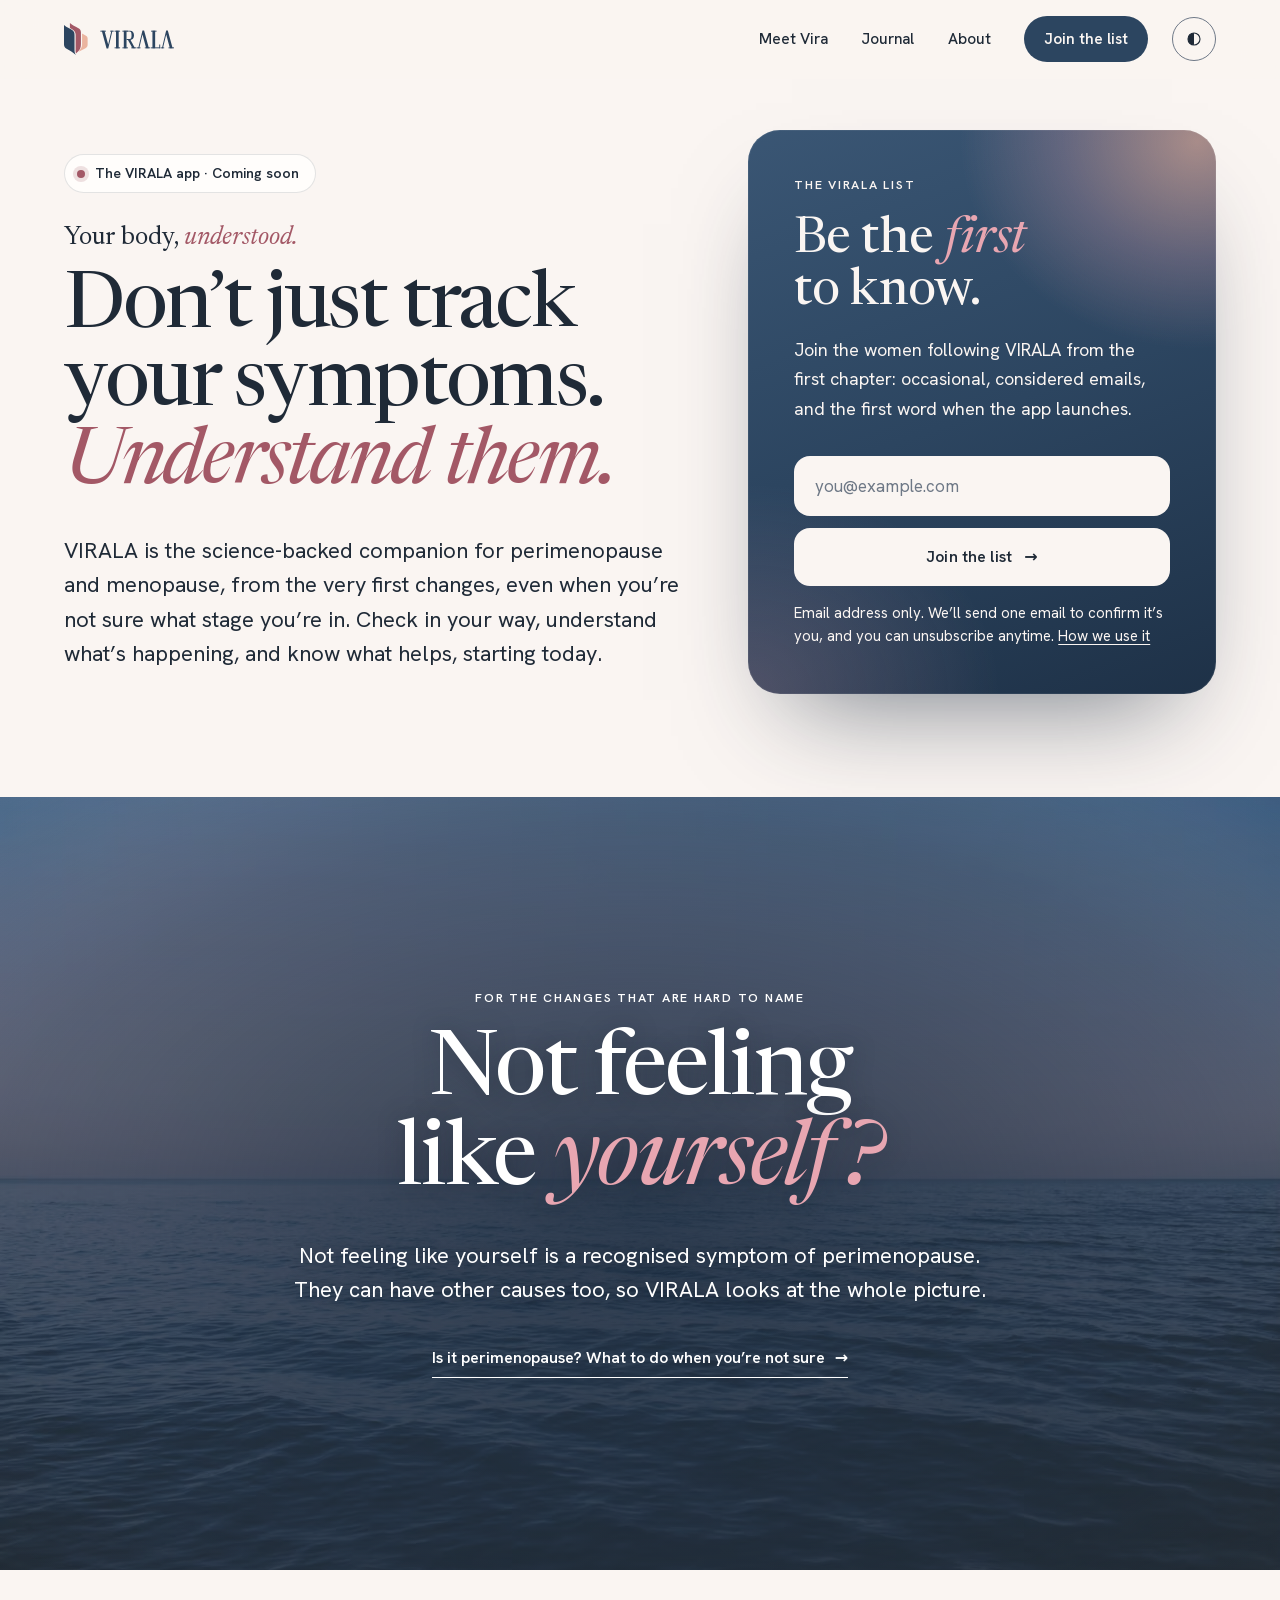
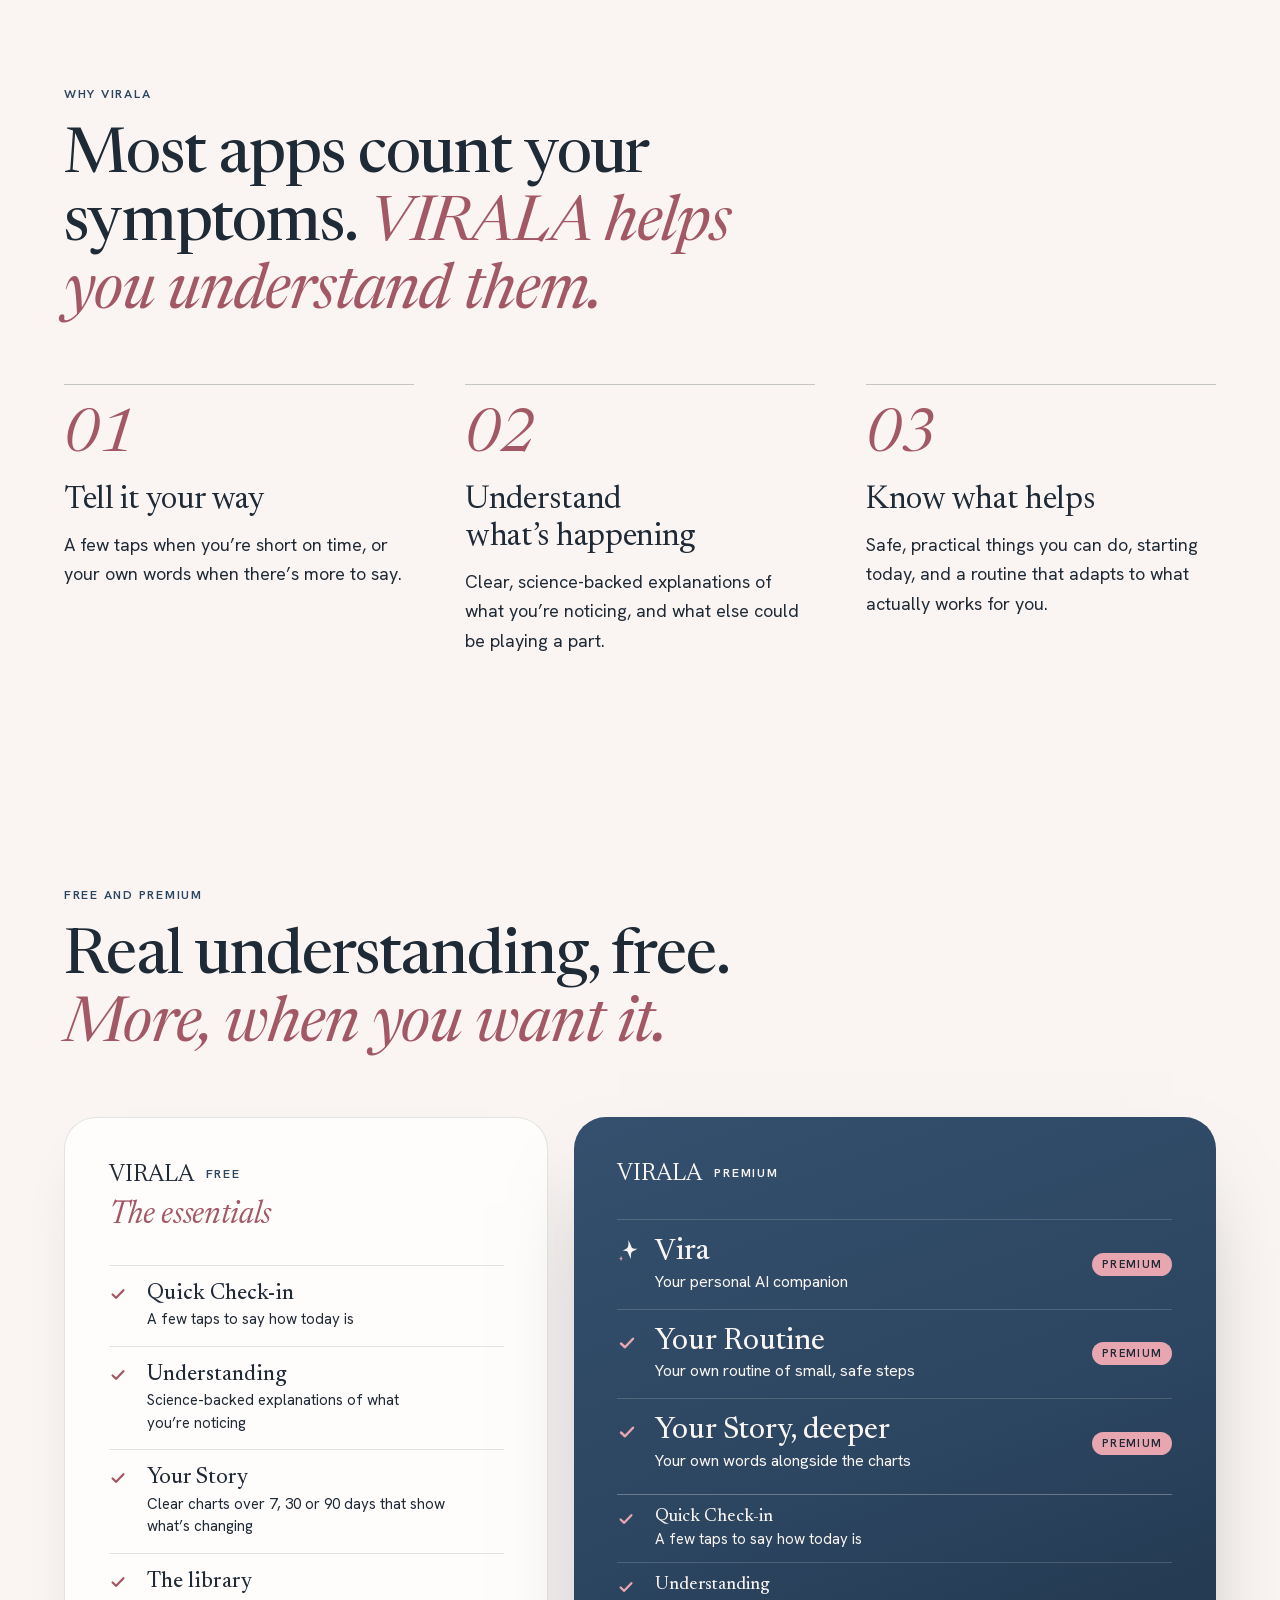
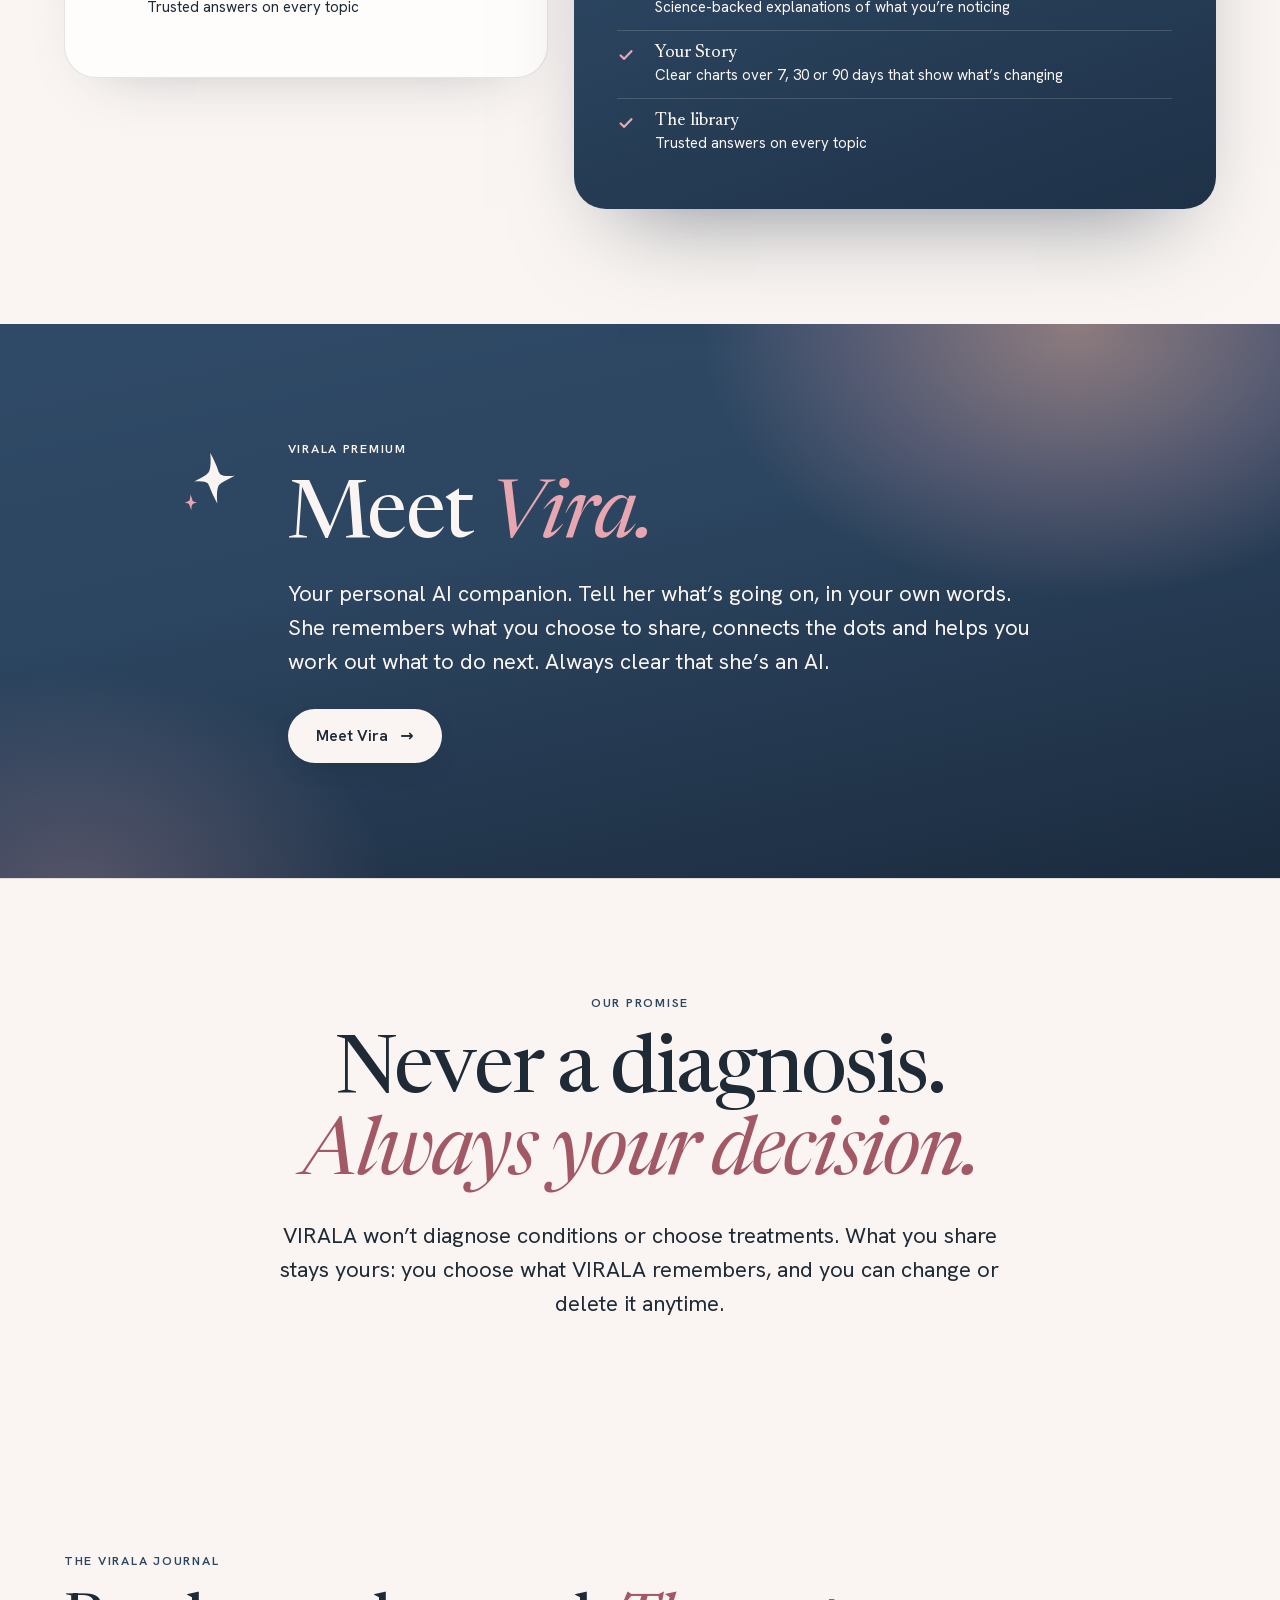
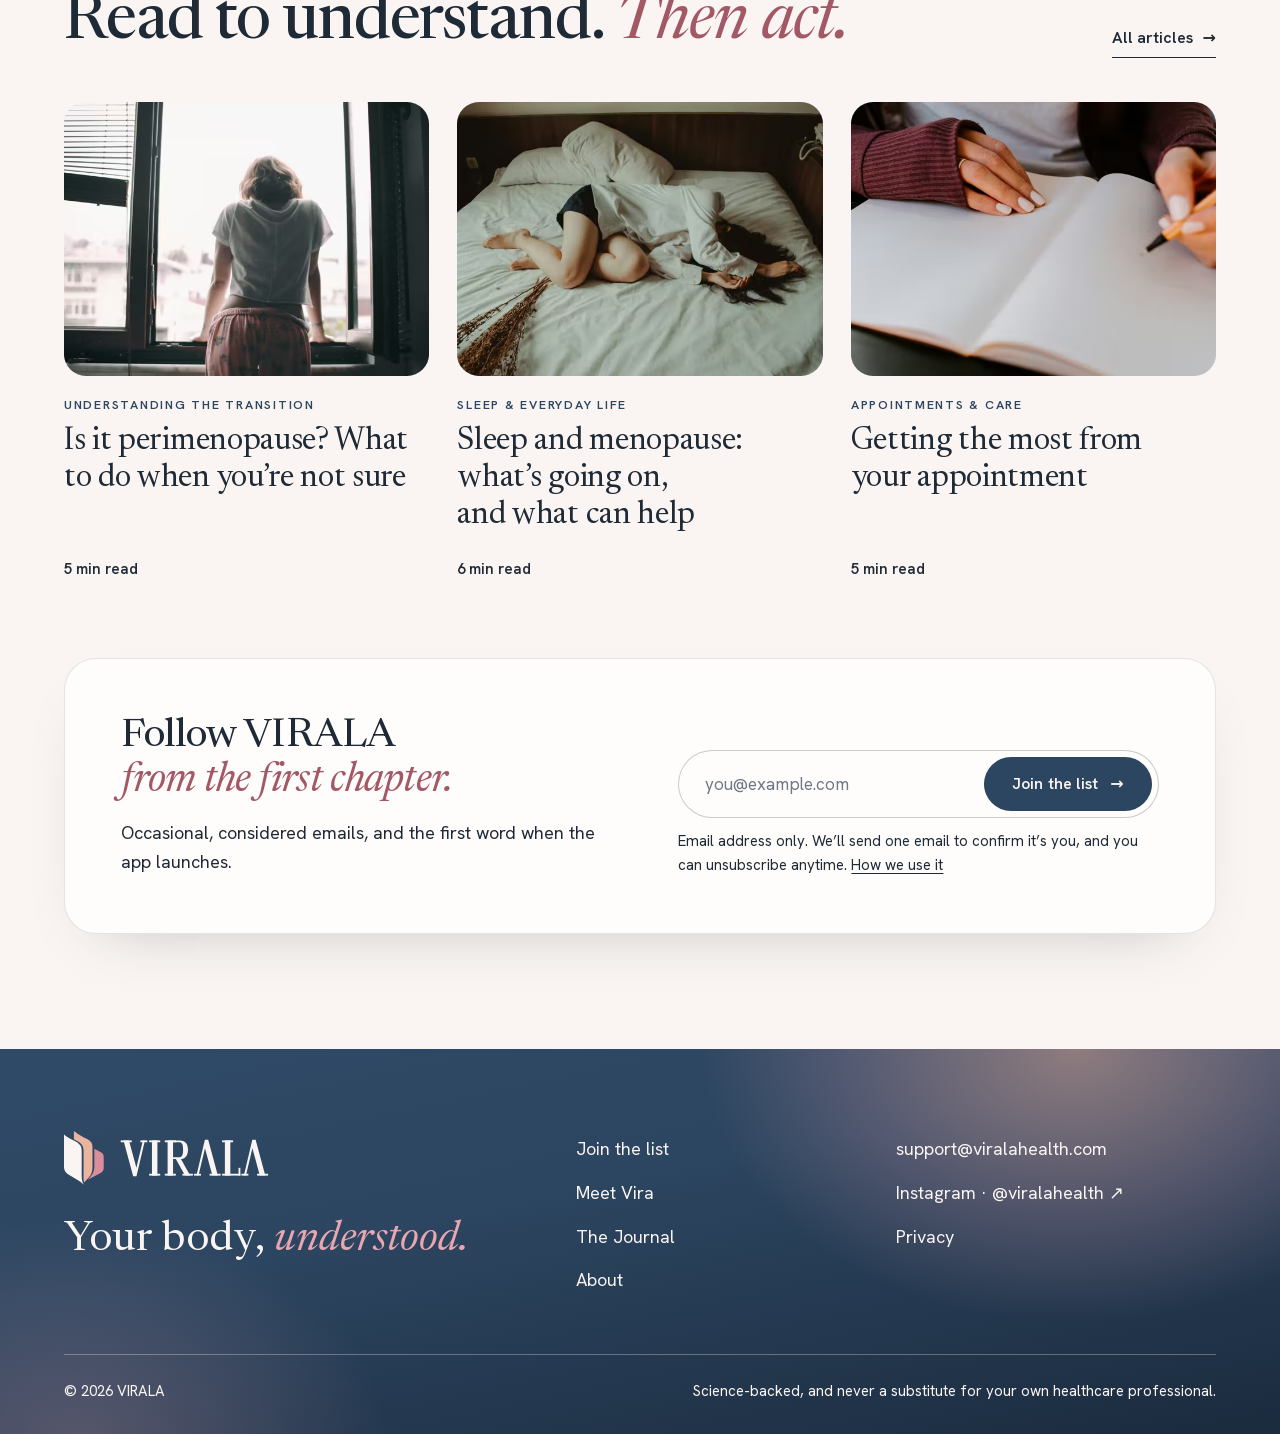
==== commit 85cf0dc9: "Website: final round before launch (not deployed; branch only) One rose accent (#A35866; tint #E8A6B" ====
--- a/index.html
+++ b/index.html
@@ -37,16 +37,16 @@
 </div></div></section>
 <section class="approach wrap" aria-labelledby="approach-title"><div class="sec-head reveal"><p class="eyebrow">Why VIRALA</p><h2 id="approach-title">Most apps count your symptoms. <em>VIRALA helps you understand them.</em></h2></div>
 <ol class="steps"><li class="step reveal"><span class="step-n" aria-hidden="true">01</span><h3>Tell it your way</h3><p>A few taps when you’re short on time, or your own words when there’s more to say.</p></li><li class="step reveal"><span class="step-n" aria-hidden="true">02</span><h3>Understand what’s happening</h3><p>Clear, science-backed explanations of what you’re noticing, and what else could be playing a part.</p></li><li class="step reveal"><span class="step-n" aria-hidden="true">03</span><h3>Know what helps</h3><p>Safe, practical things you can do, starting today, and a routine that adapts to what actually works for you.</p></li></ol></section>
-<section class="offer band band-mist" aria-labelledby="offer-title"><div class="wrap"><div class="sec-head reveal"><p class="eyebrow">Free and Premium</p><h2 id="offer-title">Real understanding, free. <em>More, when you want it.</em></h2></div>
+<section class="offer band" aria-labelledby="offer-title"><div class="wrap"><div class="sec-head reveal"><p class="eyebrow">Free and Premium</p><h2 id="offer-title">Real understanding, free. <em>More, when you want it.</em></h2></div>
 <div class="tiers">
 <div class="tier tier-free reveal"><p class="o-tier">VIRALA <span>Free</span></p><h3>The essentials</h3><ul><li class="shared"><svg class="ck" viewBox="0 0 16 16" aria-hidden="true" focusable="false"><path d="M3.2 8.4 6.4 11.4 12.8 4.6"/></svg><div><b>Quick Check-in</b><span>A few taps to say how today is</span></div></li><li class="shared"><svg class="ck" viewBox="0 0 16 16" aria-hidden="true" focusable="false"><path d="M3.2 8.4 6.4 11.4 12.8 4.6"/></svg><div><b>Understanding</b><span>Science-backed explanations of what you’re noticing</span></div></li><li class="shared"><svg class="ck" viewBox="0 0 16 16" aria-hidden="true" focusable="false"><path d="M3.2 8.4 6.4 11.4 12.8 4.6"/></svg><div><b>Your Story</b><span>Clear charts over 7, 30 or 90 days that show what’s changing</span></div></li><li class="shared"><svg class="ck" viewBox="0 0 16 16" aria-hidden="true" focusable="false"><path d="M3.2 8.4 6.4 11.4 12.8 4.6"/></svg><div><b>The library</b><span>Trusted answers on every topic</span></div></li></ul></div>
 <div class="tier tier-premium reveal"><p class="o-tier">VIRALA <span>Premium</span></p><ul><li class="own"><svg class="vs vs-item" viewBox="0 0 100 100" aria-hidden="true" focusable="false"><path class="vs1" d="M47.29 4.40 C59.45 27.28 59.70 33.86 60.82 34.62 C61.87 35.49 60.94 42.42 85.68 40.41 C67.26 50.19 64.14 51.70 63.38 52.82 C62.51 53.87 56.05 54.38 58.43 83.62 C46.86 61.86 46.30 56.14 45.18 55.38 C44.13 54.51 45.54 47.42 22.30 49.31 C39.60 40.12 41.86 38.30 42.62 37.18 C43.49 36.13 49.79 35.13 47.29 4.40 Z"/><path class="vs2" d="M16.09 69.03 C19.43 76.54 19.29 78.72 19.62 78.98 C19.93 79.27 19.45 81.39 26.98 81.30 C21.20 83.87 20.28 84.29 20.02 84.62 C19.73 84.93 17.73 84.95 17.84 93.97 C14.75 87.04 14.71 85.28 14.38 85.02 C14.07 84.73 14.67 82.58 7.52 82.66 C13.01 80.22 13.72 79.71 13.98 79.38 C14.27 79.07 16.20 78.81 16.09 69.03 Z"/></svg><div><b>Vira</b><span>Your personal AI companion</span></div><em class="ptag">Premium</em></li><li class="own"><svg class="ck" viewBox="0 0 16 16" aria-hidden="true" focusable="false"><path d="M3.2 8.4 6.4 11.4 12.8 4.6"/></svg><div><b>Your Routine</b><span>Your own routine of small, safe steps</span></div><em class="ptag">Premium</em></li><li class="own"><svg class="ck" viewBox="0 0 16 16" aria-hidden="true" focusable="false"><path d="M3.2 8.4 6.4 11.4 12.8 4.6"/></svg><div><b>Your Story, deeper</b><span>Your own words alongside the charts</span></div><em class="ptag">Premium</em></li><li class="shared"><svg class="ck" viewBox="0 0 16 16" aria-hidden="true" focusable="false"><path d="M3.2 8.4 6.4 11.4 12.8 4.6"/></svg><div><b>Quick Check-in</b><span>A few taps to say how today is</span></div></li><li class="shared"><svg class="ck" viewBox="0 0 16 16" aria-hidden="true" focusable="false"><path d="M3.2 8.4 6.4 11.4 12.8 4.6"/></svg><div><b>Understanding</b><span>Science-backed explanations of what you’re noticing</span></div></li><li class="shared"><svg class="ck" viewBox="0 0 16 16" aria-hidden="true" focusable="false"><path d="M3.2 8.4 6.4 11.4 12.8 4.6"/></svg><div><b>Your Story</b><span>Clear charts over 7, 30 or 90 days that show what’s changing</span></div></li><li class="shared"><svg class="ck" viewBox="0 0 16 16" aria-hidden="true" focusable="false"><path d="M3.2 8.4 6.4 11.4 12.8 4.6"/></svg><div><b>The library</b><span>Trusted answers on every topic</span></div></li></ul></div>
 </div></div></section>
-<section class="meet-vira band deep" aria-labelledby="meet-vira-title"><div class="wrap"><div class="mv reveal"><svg class="vs vs-meet" viewBox="0 0 100 100" aria-hidden="true" focusable="false"><path class="vs1" d="M47.29 4.40 C59.45 27.28 59.70 33.86 60.82 34.62 C61.87 35.49 60.94 42.42 85.68 40.41 C67.26 50.19 64.14 51.70 63.38 52.82 C62.51 53.87 56.05 54.38 58.43 83.62 C46.86 61.86 46.30 56.14 45.18 55.38 C44.13 54.51 45.54 47.42 22.30 49.31 C39.60 40.12 41.86 38.30 42.62 37.18 C43.49 36.13 49.79 35.13 47.29 4.40 Z"/><path class="vs2" d="M16.09 69.03 C19.43 76.54 19.29 78.72 19.62 78.98 C19.93 79.27 19.45 81.39 26.98 81.30 C21.20 83.87 20.28 84.29 20.02 84.62 C19.73 84.93 17.73 84.95 17.84 93.97 C14.75 87.04 14.71 85.28 14.38 85.02 C14.07 84.73 14.67 82.58 7.52 82.66 C13.01 80.22 13.72 79.71 13.98 79.38 C14.27 79.07 16.20 78.81 16.09 69.03 Z"/></svg>
+<section class="meet-vira band deep glow" aria-labelledby="meet-vira-title"><div class="wrap"><div class="mv reveal"><svg class="vs vs-meet" viewBox="0 0 100 100" aria-hidden="true" focusable="false"><path class="vs1" d="M47.29 4.40 C59.45 27.28 59.70 33.86 60.82 34.62 C61.87 35.49 60.94 42.42 85.68 40.41 C67.26 50.19 64.14 51.70 63.38 52.82 C62.51 53.87 56.05 54.38 58.43 83.62 C46.86 61.86 46.30 56.14 45.18 55.38 C44.13 54.51 45.54 47.42 22.30 49.31 C39.60 40.12 41.86 38.30 42.62 37.18 C43.49 36.13 49.79 35.13 47.29 4.40 Z"/><path class="vs2" d="M16.09 69.03 C19.43 76.54 19.29 78.72 19.62 78.98 C19.93 79.27 19.45 81.39 26.98 81.30 C21.20 83.87 20.28 84.29 20.02 84.62 C19.73 84.93 17.73 84.95 17.84 93.97 C14.75 87.04 14.71 85.28 14.38 85.02 C14.07 84.73 14.67 82.58 7.52 82.66 C13.01 80.22 13.72 79.71 13.98 79.38 C14.27 79.07 16.20 78.81 16.09 69.03 Z"/></svg>
 <div><p class="eyebrow">VIRALA Premium</p><h2 id="meet-vira-title">Meet <em>Vira.</em></h2>
 <p>Your personal AI companion. Tell her what’s going on, in your own words. She remembers what you choose to share, connects the dots and helps you work out what to do next. Always clear that she’s an AI.</p>
 <a class="button" href="vira.html">Meet Vira <span class="arrow" aria-hidden="true">→</span></a></div></div></div></section>
-<section class="promise-calm band band-blush" aria-labelledby="promise-title"><div class="wrap promise-inner reveal">
+<section class="promise-calm band" aria-labelledby="promise-title"><div class="wrap promise-inner reveal">
 <p class="eyebrow">Our promise</p><h2 id="promise-title">Never a diagnosis.<br><em>Always your decision.</em></h2>
 <p>VIRALA won’t diagnose conditions or choose treatments. What you share stays yours: you choose what VIRALA remembers, and you can change or delete it anytime.</p></div></section>
 <section class="journal-mini wrap" aria-labelledby="journal-title"><div class="jm-head"><div><p class="eyebrow">The VIRALA Journal</p><h2 id="journal-title">Read to understand. <em>Then act.</em></h2></div><a class="text-link" href="journal.html">All articles <span class="arrow" aria-hidden="true">→</span></a></div>
--- a/styles.css
+++ b/styles.css
@@ -11,7 +11,7 @@
 :root{
   color-scheme:light;
   --porcelain:#FAF5F2; --dusk:#2C4560; --dusk-light:#3D5A78; --dusk-deep:#1B2B3E; --night:#131D29;
-  --rose:#A35866; --rose-lift:#D98E9B; --peach:#EBB49F; --ink:#1F2A37; --mist:#DCE5EC; --blush:#F3DCD5;
+  --rose:#A35866; --rose-tint:#E8A6B1; --rose-lift:#D98E9B; --peach:#EBB49F; --ink:#1F2A37; --mist:#DCE5EC; --blush:#F3DCD5;
 
   --bg:var(--porcelain); --surface:#FFFDFB; --text:var(--ink);
   --line:rgba(31,42,55,.12); --line-strong:rgba(31,42,55,.24); --edge:#6E7886;
@@ -20,21 +20,23 @@
   --m1:var(--dusk); --m2:var(--rose); --m3:var(--peach);
   --vs-1:var(--dusk); --vs-2:var(--rose);
   --focus:var(--dusk);
-  --page-glow:radial-gradient(1100px 640px at 100% -12%,rgba(243,220,213,.75),transparent 62%),radial-gradient(900px 560px at -12% 8%,rgba(220,229,236,.7),transparent 62%);
-  --band-mist:linear-gradient(180deg,#DCE5EC 0%,#D2DEE8 100%);
-  --band-blush:linear-gradient(180deg,#F5E2DC 0%,#F0D4CC 100%);
-  --deep:radial-gradient(900px 520px at 92% -6%,rgba(235,180,159,.11),transparent 62%),radial-gradient(760px 480px at -6% 108%,rgba(217,142,155,.07),transparent 62%),linear-gradient(168deg,#34506E 0%,#2C4560 46%,#1B2B3E 100%);
-  --card-deep:radial-gradient(420px 280px at 100% 0%,rgba(235,180,159,.2),transparent 70%),linear-gradient(160deg,#3D5A78 0%,#2C4560 52%,#1E3147 100%);
+  --page-glow:radial-gradient(1100px 640px at 100% -12%,rgba(243,220,213,.5),transparent 62%);
+  /* deep Dusk: plain where it only carries weight; with the VIRALA glow (peach and rose light) only in the hero card,
+     the Meet Vira band and the footer */
+  --deep:linear-gradient(168deg,#2F4A67 0%,#2C4560 40%,#1B2B3E 100%);
+  --deep-glow:radial-gradient(520px 380px at 84% 0%,rgba(240,178,156,.5),rgba(232,166,177,.22) 42%,transparent 72%),radial-gradient(460px 340px at 6% 104%,rgba(232,166,177,.26),transparent 68%),linear-gradient(168deg,#2F4A67 0%,#2C4560 40%,#1B2B3E 100%);
+  --card-deep:radial-gradient(320px 280px at 96% 2%,rgba(240,178,156,.62),rgba(232,166,177,.26) 42%,transparent 74%),radial-gradient(360px 300px at 0% 100%,rgba(232,166,177,.22),transparent 70%),linear-gradient(160deg,#3A5674 0%,#2C4560 50%,#1E3147 100%);
+  --card-plain:linear-gradient(160deg,#34506E 0%,#2C4560 50%,#1E3147 100%);
   --shadow-deep:0 44px 90px -44px rgba(27,43,62,.55);
   --shadow-soft:0 24px 60px -40px rgba(27,43,62,.35);
 
   --serif:"Newsreader",Georgia,"Times New Roman",serif;
   --sans:"Hanken Grotesk",ui-sans-serif,system-ui,-apple-system,"Segoe UI",sans-serif;
   /* one type scale, every page */
-  --fs-display:clamp(2.75rem,1.55rem + 4.6vw,5.25rem);
-  --fs-h1:clamp(2.4rem,1.62rem + 3.1vw,4.25rem);
-  --fs-h2:clamp(2rem,1.5rem + 2vw,3.25rem);
-  --fs-h3:clamp(1.45rem,1.27rem + .75vw,1.875rem);
+  --fs-display:clamp(3rem,1.5rem + 5.6vw,6rem);
+  --fs-h1:clamp(2.6rem,1.6rem + 3.9vw,4.75rem);
+  --fs-h2:clamp(2.3rem,1.45rem + 3.1vw,4rem);
+  --fs-h3:clamp(1.5rem,1.3rem + .85vw,2rem);
   --fs-h4:clamp(1.2rem,1.13rem + .3vw,1.375rem);
   --fs-lede:clamp(1.15rem,1.07rem + .38vw,1.375rem);
   --fs-body:clamp(1.0625rem,1.03rem + .14vw,1.125rem);
@@ -49,24 +51,22 @@
   color-scheme:dark;
   --bg:var(--night); --surface:#1C2A3A; --text:var(--porcelain);
   --line:rgba(250,245,242,.12); --line-strong:rgba(250,245,242,.24); --edge:#93A0AE;
-  --eyebrow:var(--mist); --accent:#E3A3AE; --italic:var(--peach); --marker:var(--peach);
+  --eyebrow:var(--mist); --accent:var(--rose-tint); --italic:var(--rose-tint); --marker:var(--rose-tint);
   --btn:var(--porcelain); --btn-hover:#FFFFFF; --btn-text:var(--ink);
   --m1:var(--porcelain); --m2:var(--peach); --m3:var(--rose-lift);
-  --vs-1:var(--porcelain); --vs-2:var(--peach);
-  --focus:var(--peach);
-  --page-glow:radial-gradient(1100px 640px at 100% -12%,rgba(61,90,120,.38),transparent 62%),radial-gradient(900px 560px at -12% 8%,rgba(217,142,155,.07),transparent 62%);
-  --band-mist:linear-gradient(180deg,#182636 0%,#1C2C3F 100%);
-  --band-blush:linear-gradient(180deg,#2A2427 0%,#30282A 100%);
+  --vs-1:var(--porcelain); --vs-2:var(--rose-tint);
+  --focus:var(--rose-tint);
+  --page-glow:radial-gradient(1100px 640px at 100% -12%,rgba(61,90,120,.38),transparent 62%);
   --shadow-deep:0 44px 90px -44px rgba(0,0,0,.7);
   --shadow-soft:0 24px 60px -40px rgba(0,0,0,.6);
 }
 /* Dusk surfaces: porcelain text, peach italics, porcelain buttons with ink text, the light mark */
-.deep,.join-card,.tier-premium,.site-footer,.promise-band,.mark-badge{
-  --text:var(--porcelain); --eyebrow:var(--porcelain); --italic:var(--peach); --accent:var(--peach); --marker:var(--peach);
+.deep,.join-card,.tier-premium,.site-footer,.promise-band,.mark-badge,.thanks-ig{
+  --text:var(--porcelain); --eyebrow:var(--porcelain); --italic:var(--rose-tint); --accent:var(--rose-tint); --marker:var(--rose-tint);
   --line:rgba(250,245,242,.16); --line-strong:rgba(250,245,242,.3); --edge:rgba(250,245,242,.7);
   --btn:var(--porcelain); --btn-hover:#FFFFFF; --btn-text:var(--ink);
   --m1:var(--porcelain); --m2:var(--peach); --m3:var(--rose-lift);
-  --vs-1:var(--porcelain); --vs-2:var(--peach); --focus:var(--peach);
+  --vs-1:var(--porcelain); --vs-2:var(--rose-tint); --focus:var(--rose-tint);
   color:var(--text)}
 
 /* ---------- base ---------- */
@@ -84,6 +84,8 @@
 ::selection{background:var(--blush);color:var(--ink)}
 h1,h2,h3,h4,p,figure,blockquote,ul,ol{margin:0}
 h1,h2,h3,h4{font-family:var(--serif);font-weight:400;font-optical-sizing:auto;text-wrap:balance}
+h1,h2{font-weight:440}
+h1 em,h2 em{font-weight:420}
 h1{font-size:var(--fs-h1);line-height:1.04;letter-spacing:-.022em}
 h2{font-size:var(--fs-h2);line-height:1.08;letter-spacing:-.018em}
 h3{font-size:var(--fs-h3);line-height:1.16;letter-spacing:-.01em}
@@ -96,9 +98,8 @@
 .eyebrow{color:var(--eyebrow);margin-bottom:clamp(14px,1.6vw,20px)}
 .lede{font-size:var(--fs-lede);line-height:1.55;max-width:34em}
 .band{padding-block:var(--section)}
-.band-mist{background:var(--band-mist)}
-.band-blush{background:var(--band-blush)}
 .deep{background:var(--deep)}
+.deep.glow{background:var(--deep-glow)}
 
 /* ---------- controls ---------- */
 .skip{position:fixed;left:16px;top:12px;z-index:200;padding:12px 18px;background:var(--ink);color:var(--porcelain);transform:translateY(-200%);text-decoration:none;border-radius:6px}
@@ -160,14 +161,14 @@
 /* Vira's symbol: coloured by its ground. Listening: the companion spark gently brightens; nothing spins. */
 .vs{display:block;flex:none}.vs .vs1{fill:var(--vs-1)}.vs .vs2{fill:var(--vs-2)}
 @media (prefers-reduced-motion:no-preference){.vs-hero .vs2,.vs-meet .vs2{animation:vira-listen 2.8s ease-in-out infinite alternate}}
-@keyframes vira-listen{from{opacity:.65}to{opacity:1;filter:drop-shadow(0 0 3px rgba(235,180,159,.9))}}
+@keyframes vira-listen{from{opacity:.6}to{opacity:1;filter:drop-shadow(0 0 4px rgba(232,166,177,.95))}}
 
 /* ---------- the email signup (Kit's plain HTML form, styled as ours) ---------- */
 .signup{max-width:34rem}
 .signup-label{display:block;font-weight:600;margin-bottom:12px}
 .signup-row{display:flex;gap:8px;padding:6px;border-radius:999px;background:var(--surface);border:1px solid var(--line-strong);box-shadow:var(--shadow-soft);transition:border-color .3s var(--ease),box-shadow .3s var(--ease)}
 .signup-row:focus-within{border-color:var(--dusk);box-shadow:0 0 0 3px rgba(44,69,96,.18),var(--shadow-soft)}
-:root[data-theme="dark"] .signup-row:focus-within{border-color:var(--peach);box-shadow:0 0 0 3px rgba(235,180,159,.25)}
+:root[data-theme="dark"] .signup-row:focus-within{border-color:var(--rose-tint);box-shadow:0 0 0 3px rgba(232,166,177,.25)}
 .signup input{flex:1 1 auto;min-width:0;min-height:52px;padding:0 8px 0 20px;border:0;background:transparent;color:var(--text);font:inherit;font-size:1.0625rem}
 .signup input::placeholder{color:var(--edge);opacity:1}
 .signup input:focus{outline:none}
@@ -177,32 +178,33 @@
 
 /* ---------- homepage: hero ---------- */
 .hero{padding-block:clamp(28px,4vw,64px) clamp(72px,8vw,120px)}
-.hero-grid{display:grid;grid-template-columns:minmax(0,1.08fr) minmax(0,.92fr);column-gap:clamp(36px,5.4vw,96px);align-items:center}
+.hero-grid{display:grid;grid-template-columns:minmax(0,1.14fr) minmax(0,.86fr);column-gap:clamp(36px,5vw,88px);align-items:center}
 .status-pill{display:inline-flex;align-items:center;gap:10px;padding:7px 16px 7px 12px;border-radius:999px;background:var(--surface);border:1px solid var(--line);font-size:.875rem;font-weight:600;margin-bottom:clamp(20px,2.4vw,30px)}
-.pill-dot{width:8px;height:8px;border-radius:50%;background:var(--peach);box-shadow:0 0 0 4px rgba(235,180,159,.35);flex:none}
+.pill-dot{width:8px;height:8px;border-radius:50%;background:var(--rose);box-shadow:0 0 0 4px rgba(163,88,102,.18);flex:none}
 .brand-line{font:400 clamp(1.3rem,1.15rem + .6vw,1.65rem)/1.2 var(--serif);margin-bottom:clamp(10px,1.2vw,16px)}
-.hero h1{font-size:var(--fs-display);line-height:1;letter-spacing:-.028em;margin-bottom:clamp(20px,2.4vw,30px)}
+.hero h1{font-size:clamp(3rem,1.45rem + 4.3vw,5.1rem);line-height:1;letter-spacing:-.03em;margin-bottom:clamp(20px,2.4vw,30px)}
 .hero .lede{max-width:31em}
-.join-card{position:relative;scroll-margin-top:100px;padding:clamp(30px,3.6vw,54px);border-radius:32px;background:var(--card-deep);box-shadow:var(--shadow-deep)}
-.join-card h2{font-size:clamp(2.1rem,1.5rem + 2vw,3.25rem);line-height:1.04;margin-bottom:16px}
+.join-card{position:relative;scroll-margin-top:100px;padding:clamp(30px,3.6vw,54px);border-radius:32px;background:var(--card-deep);box-shadow:0 50px 100px -44px rgba(27,43,62,.6),0 0 0 1px rgba(255,255,255,.06) inset}
+.join-card h2{font-size:clamp(2.2rem,1.5rem + 2.1vw,3.4rem);line-height:1.02;margin-bottom:16px}
 .jc-lede{max-width:30em;margin-bottom:clamp(24px,2.6vw,32px)}
 .jc-form{display:grid;gap:12px}
 .jc-form input{width:100%;min-height:60px;padding:0 20px;border-radius:16px;border:1px solid transparent;background:var(--porcelain);color:var(--ink);font:inherit;font-size:1.0625rem;transition:box-shadow .3s var(--ease)}
 .jc-form input::placeholder{color:#6E7886;opacity:1}
-.jc-form input:focus{outline:none;box-shadow:0 0 0 3px var(--peach)}
+.jc-form input:focus{outline:none;box-shadow:0 0 0 3px var(--rose-tint)}
 .jc-form .button{width:100%;min-height:58px;border-radius:16px;box-shadow:none}
 .jc-form .signup-note{margin-top:4px}
 
 /* ---------- homepage: "Not feeling like yourself?" over the soft sea ---------- */
-.img-band{position:relative;overflow:hidden;isolation:isolate;padding-block:clamp(110px,13vw,190px);background:var(--dusk);
-  --text:var(--porcelain);--eyebrow:var(--porcelain);--italic:var(--blush);--line:rgba(250,245,242,.3);color:var(--porcelain)}
+.img-band{position:relative;overflow:hidden;isolation:isolate;padding-block:clamp(120px,15vw,220px);background:var(--dusk);
+  --text:#FFFFFF;--eyebrow:#FFFFFF;--italic:var(--rose-tint);--line:rgba(255,255,255,.4);color:#FFFFFF}
 .img-band .band-photo{position:absolute;inset:0;z-index:-2;margin:0;border-radius:0;background:none}
 .img-band .band-photo img{filter:saturate(.85) contrast(.95)}
-.img-band::before{content:"";position:absolute;inset:0;z-index:-1;background:radial-gradient(860px 500px at 50% 52%,rgba(27,43,62,.66),rgba(27,43,62,.34) 70%,rgba(27,43,62,.12)),linear-gradient(180deg,rgba(44,69,96,.24),rgba(44,69,96,.36))}
-:root[data-theme="dark"] .img-band::before{background:linear-gradient(180deg,rgba(19,29,41,.6),rgba(19,29,41,.74))}
-.img-band h2{text-shadow:0 1px 18px rgba(19,29,41,.3)}
+.img-band::before{content:"";position:absolute;inset:0;z-index:-1;background:radial-gradient(980px 560px at 50% 52%,rgba(27,43,62,.82),rgba(27,43,62,.5) 66%,rgba(27,43,62,.22)),linear-gradient(180deg,rgba(44,69,96,.3),rgba(27,43,62,.55))}
+:root[data-theme="dark"] .img-band::before{background:radial-gradient(980px 560px at 50% 52%,rgba(19,29,41,.86),rgba(19,29,41,.62) 66%,rgba(19,29,41,.44)),linear-gradient(180deg,rgba(19,29,41,.3),rgba(19,29,41,.55))}
+.img-band h2{text-shadow:0 2px 24px rgba(19,29,41,.35)}
+.img-band .ny-line{text-shadow:0 1px 14px rgba(19,29,41,.35)}
 .ny-focus{max-width:860px;margin-inline:auto;text-align:center;display:grid;justify-items:center}
-.ny-focus h2{font-size:var(--fs-h2);margin-bottom:clamp(18px,2.2vw,26px)}
+.ny-focus h2{font-size:clamp(2.8rem,1.5rem + 5.2vw,6rem);line-height:1;letter-spacing:-.025em;margin-bottom:clamp(20px,2.4vw,30px)}
 .ny-line{font-size:var(--fs-lede);line-height:1.55;max-width:32em;margin-bottom:clamp(22px,2.6vw,32px)}
 
 /* ---------- homepage: Why VIRALA ---------- */
@@ -216,8 +218,8 @@
 /* ---------- homepage: Free and Premium (the same list; Premium's own first) ---------- */
 .tiers{display:grid;grid-template-columns:minmax(0,.86fr) minmax(0,1.14fr);gap:clamp(16px,2vw,28px);align-items:start}
 .tier{border-radius:32px;padding:clamp(28px,3.4vw,52px)}
-.tier-free{background:var(--surface);box-shadow:var(--shadow-soft)}
-.tier-premium{background:var(--card-deep);box-shadow:var(--shadow-deep)}
+.tier-free{background:var(--surface);border:1px solid var(--line);box-shadow:var(--shadow-soft)}
+.tier-premium{background:var(--card-plain);box-shadow:var(--shadow-deep)}
 .o-tier{font:400 1.5rem/1.2 var(--serif)}
 .o-tier span{margin-left:8px;font:600 var(--fs-label)/1 var(--sans);letter-spacing:.14em;text-transform:uppercase;color:var(--eyebrow);vertical-align:.28em}
 .tier h3{margin:8px 0 0;font-style:italic;color:var(--italic)}
@@ -233,7 +235,7 @@
 .tier-premium li.shared{padding-block:11px}
 .tier-premium li.shared b{font-size:1.125rem}
 .tier-premium li.own+li.shared{border-top:1px solid var(--line-strong);margin-top:6px}
-.ptag{font:600 .7rem/1 var(--sans);font-style:normal;letter-spacing:.12em;text-transform:uppercase;color:var(--ink);background:var(--peach);border-radius:999px;padding:6px 10px;align-self:center}
+.ptag{font:600 .7rem/1 var(--sans);font-style:normal;letter-spacing:.12em;text-transform:uppercase;color:var(--ink);background:var(--rose-tint);border-radius:999px;padding:6px 10px;align-self:center}
 
 /* ---------- homepage: Meet Vira (a deep Dusk band) ---------- */
 .mv{display:grid;grid-template-columns:auto minmax(0,1fr);gap:clamp(22px,3.4vw,52px);align-items:start;max-width:920px;margin-inline:auto}
@@ -243,10 +245,13 @@
 
 /* ---------- Our promise / Her promise ---------- */
 .promise-inner{text-align:center;display:grid;justify-items:center}
+.promise-calm h2{font-size:clamp(2.6rem,1.5rem + 4.4vw,5.25rem);line-height:1.02;letter-spacing:-.025em}
+.promise-calm{border-top:1px solid var(--line)}
 .promise-inner h2{margin-bottom:22px}
 .promise-inner p:not(.eyebrow){font-size:var(--fs-lede);line-height:1.55;max-width:34em}
 .promise-inner .button{margin-top:32px}
 .promise-band{background:var(--deep);padding-block:var(--section)}
+.mv h2{font-size:clamp(2.6rem,1.5rem + 4.4vw,5.25rem);line-height:1}
 
 /* ---------- Journal cards ---------- */
 .journal-mini{padding-block:var(--section) clamp(56px,6vw,96px)}
@@ -265,14 +270,13 @@
 
 /* ---------- the closing signup ---------- */
 .join-end{padding-bottom:var(--section)}
-.join-end-inner{display:grid;grid-template-columns:minmax(0,1fr) minmax(0,1fr);gap:28px clamp(40px,6vw,100px);align-items:end;padding:clamp(32px,4.4vw,64px);border-radius:32px;background:radial-gradient(640px 320px at 100% 0%,rgba(243,220,213,.95),transparent 70%),var(--band-mist);box-shadow:var(--shadow-soft)}
-:root[data-theme="dark"] .join-end-inner{background:radial-gradient(640px 320px at 100% 0%,rgba(217,142,155,.12),transparent 70%),var(--band-mist)}
+.join-end-inner{display:grid;grid-template-columns:minmax(0,1fr) minmax(0,1fr);gap:28px clamp(40px,6vw,100px);align-items:end;padding:clamp(32px,4.4vw,64px);border-radius:32px;background:var(--surface);border:1px solid var(--line);box-shadow:var(--shadow-soft)}
 .join-end h2{font-size:clamp(1.75rem,1.35rem + 1.5vw,2.6rem);margin-bottom:14px}
 .join-end-inner>div>p{max-width:30em}
 .join-end .signup-label{position:absolute!important;width:1px;height:1px;overflow:hidden;clip:rect(0 0 0 0);clip-path:inset(50%);white-space:nowrap}
 
 /* ---------- footer ---------- */
-.site-footer{background:var(--deep);padding-block:clamp(56px,6.4vw,88px) 30px}
+.site-footer{background:var(--deep-glow);padding-block:clamp(56px,6.4vw,88px) 30px}
 .footer-top{display:grid;grid-template-columns:minmax(0,1.4fr) minmax(0,.8fr) minmax(0,1fr);gap:32px clamp(30px,5vw,80px);align-items:start;padding-bottom:clamp(40px,4.4vw,60px)}
 .lockup-footer{gap:16px}.lockup-footer .mark{height:clamp(44px,4.2vw,56px)}
 .wm-footer{height:clamp(28px,3vw,38px)}
@@ -288,7 +292,7 @@
 .thanks .mark-thanks{height:clamp(64px,7vw,84px);margin-bottom:clamp(24px,3vw,34px)}
 .thanks h1{margin-bottom:20px}
 .thanks .lede{margin-bottom:clamp(36px,4.4vw,56px)}
-.thanks-ig{width:100%;padding:clamp(30px,4vw,52px);margin-bottom:34px;border-radius:32px;background:var(--band-blush)}
+.thanks-ig{width:100%;padding:clamp(30px,4vw,52px);margin-bottom:34px;border-radius:32px;background:var(--card-plain);box-shadow:var(--shadow-deep)}
 .thanks-ig h2{font-size:clamp(1.75rem,1.35rem + 1.5vw,2.6rem);margin-bottom:12px}
 .thanks-ig p:not(.eyebrow){margin:0 auto 26px;max-width:30em}
 .ig{width:20px;height:20px;fill:none;stroke:currentColor;stroke-width:1.8;flex:none}.ig .ig-dot{fill:currentColor;stroke:none}
@@ -308,11 +312,14 @@
 .wc-go{font-weight:600}
 
 /* ---------- Meet Vira page ---------- */
-.vira-intro{padding-block:clamp(36px,5vw,84px) clamp(56px,6.4vw,96px)}
-.vi-copy{max-width:780px}
-.vira-intro .vs-hero{width:clamp(56px,5vw,72px);height:auto;margin-bottom:26px}
+.vira-intro{display:grid;grid-template-columns:minmax(0,1.15fr) minmax(0,.85fr);gap:clamp(24px,4vw,72px);align-items:center;padding-block:clamp(36px,5vw,84px) clamp(56px,6.4vw,96px)}
+.vi-copy{max-width:760px}
 .vi-copy h1{font-size:var(--fs-display);line-height:1;letter-spacing:-.028em;margin-bottom:22px}
 .vi-copy .lede{max-width:34em;margin-bottom:clamp(26px,3vw,36px)}
+.vi-art{position:relative;display:grid;place-items:center;aspect-ratio:1;max-width:460px;width:100%;justify-self:center}
+.vi-art::before{content:"";position:absolute;inset:4%;border-radius:50%;background:radial-gradient(circle at 50% 50%,rgba(235,180,159,.55),rgba(232,166,177,.32) 38%,rgba(220,229,236,.22) 60%,transparent 72%);filter:blur(10px)}
+:root[data-theme="dark"] .vi-art::before{background:radial-gradient(circle at 50% 50%,rgba(232,166,177,.28),rgba(61,90,120,.4) 45%,transparent 72%)}
+.vi-art .vs-hero{position:relative;width:52%;height:auto}
 .vira-points{padding-block:clamp(64px,7vw,104px)}
 .vira-points h2{margin-bottom:clamp(32px,4vw,52px)}
 .vcards{list-style:none;padding:0;margin:0;display:grid;grid-template-columns:repeat(6,minmax(0,1fr));gap:clamp(14px,1.6vw,22px)}
@@ -320,20 +327,6 @@
 .vcard:nth-child(4),.vcard:nth-child(5){grid-column:span 3}
 .vcard h3{margin-bottom:12px}
 .vcard p{max-width:34em}
-.convo{padding-block:var(--section)}
-.convo-grid{display:grid;grid-template-columns:minmax(0,.8fr) minmax(0,1.2fr);gap:clamp(32px,5vw,88px);align-items:center}
-.chat{margin:0;padding:clamp(22px,2.8vw,36px);border-radius:32px;background:var(--surface);border:1px solid var(--line);box-shadow:var(--shadow-soft);position:relative}
-.chat-head{display:flex;align-items:center;gap:12px;padding-bottom:16px;margin-bottom:6px;border-bottom:1px solid var(--line)}
-.chat-head .vs{width:30px;height:30px}
-.chat-head b{font:450 1.2rem/1.2 var(--serif)}
-.chat-label{margin-left:auto;padding:5px 10px;border-radius:999px;background:var(--blush);color:var(--ink);font-size:.7rem}
-.bubble{border-radius:22px;padding:14px 18px;max-width:86%;line-height:1.55;font-size:1.0625rem}
-.bubble p{margin:0}
-.bubble.her{margin:22px 0 14px auto;width:fit-content;background:var(--dusk);color:var(--porcelain);border-bottom-right-radius:6px}
-.bubble.vira{display:grid;grid-template-columns:30px minmax(0,1fr);gap:12px;align-items:start;background:var(--mist);color:var(--ink);border-bottom-left-radius:6px;--vs-1:var(--dusk);--vs-2:var(--rose)}
-.bubble.vira .vs-avatar{width:30px;height:30px}
-:root[data-theme="dark"] .bubble.vira{background:#26394F;color:var(--porcelain);--vs-1:var(--porcelain);--vs-2:var(--peach)}
-:root[data-theme="dark"] .bubble.her{background:var(--porcelain);color:var(--ink)}
 
 /* ---------- inner pages ---------- */
 .page-hero{padding-block:clamp(28px,3.6vw,56px) clamp(56px,6vw,96px)}
@@ -362,7 +355,7 @@
 .gifts h3{margin-bottom:10px}
 .gifts p{max-width:30em}
 .editorial{scroll-margin-top:90px}
-.band-mist .gift-n,.band-blush .gift-n{color:var(--eyebrow)}
+
 .faq-wrap{display:grid;grid-template-columns:minmax(0,.7fr) minmax(0,1.3fr);gap:32px clamp(40px,6vw,110px);padding-block:var(--section)}
 .faq-wrap h2{margin-bottom:20px}
 .faq-contact{max-width:24em}
@@ -398,7 +391,7 @@
 .article-photo{aspect-ratio:21/9;border-radius:var(--radius);margin-bottom:clamp(8px,1vw,16px)}
 .article-layout{display:grid;grid-template-columns:minmax(0,240px) minmax(0,40rem);justify-content:center;gap:clamp(40px,6vw,96px);padding-block:clamp(44px,5vw,72px) var(--section)}
 .article-layout .prose{width:auto;margin:0}
-.brief{align-self:start;position:sticky;top:104px;padding:22px 24px;border-radius:22px;background:var(--band-mist)}
+.brief{align-self:start;position:sticky;top:104px;padding:22px 24px;border-radius:22px;background:var(--surface);border:1px solid var(--line)}
 .brief .label{color:var(--eyebrow);margin-bottom:10px}
 .brief ul{list-style:none;padding:0;margin:0}
 .brief li{padding:12px 0;border-top:1px solid var(--line);font:450 1.1rem/1.35 var(--serif)}
@@ -419,7 +412,7 @@
 .refs h2{margin:0 0 .6em;font:600 var(--fs-label)/1.5 var(--sans);letter-spacing:.14em;text-transform:uppercase;color:var(--eyebrow)}
 .refs ol{list-style:none;padding:0;margin:0}
 .refs li{display:grid;grid-template-columns:2.4em minmax(0,1fr);padding:14px 0;border-top:1px solid var(--line);scroll-margin-top:110px;font-size:1rem;line-height:1.5;max-width:none}
-.refs li:target{background:rgba(235,180,159,.2)}
+.refs li:target{background:rgba(163,88,102,.1)}
 .ref-n{font:italic 400 1.15rem/1.4 var(--serif);color:var(--accent)}
 .ref-pub{font-size:.7rem;letter-spacing:.12em}
 .ref-title{display:inline;font:450 1.12rem/1.35 var(--serif);text-decoration:none}
@@ -451,7 +444,8 @@
   .join-card{margin-top:clamp(32px,5vw,44px)}
   .article-layout{grid-template-columns:minmax(0,40rem)}
   .brief{position:static}
-  .convo-grid{grid-template-columns:minmax(0,1fr)}
+  .vira-intro{grid-template-columns:minmax(0,1fr)}
+  .vi-art{order:-1;max-width:200px;justify-self:start;margin-bottom:-8px}
 }
 @media (max-width:900px){
   .beliefs,.faq-wrap,.join-end-inner{grid-template-columns:minmax(0,1fr)}
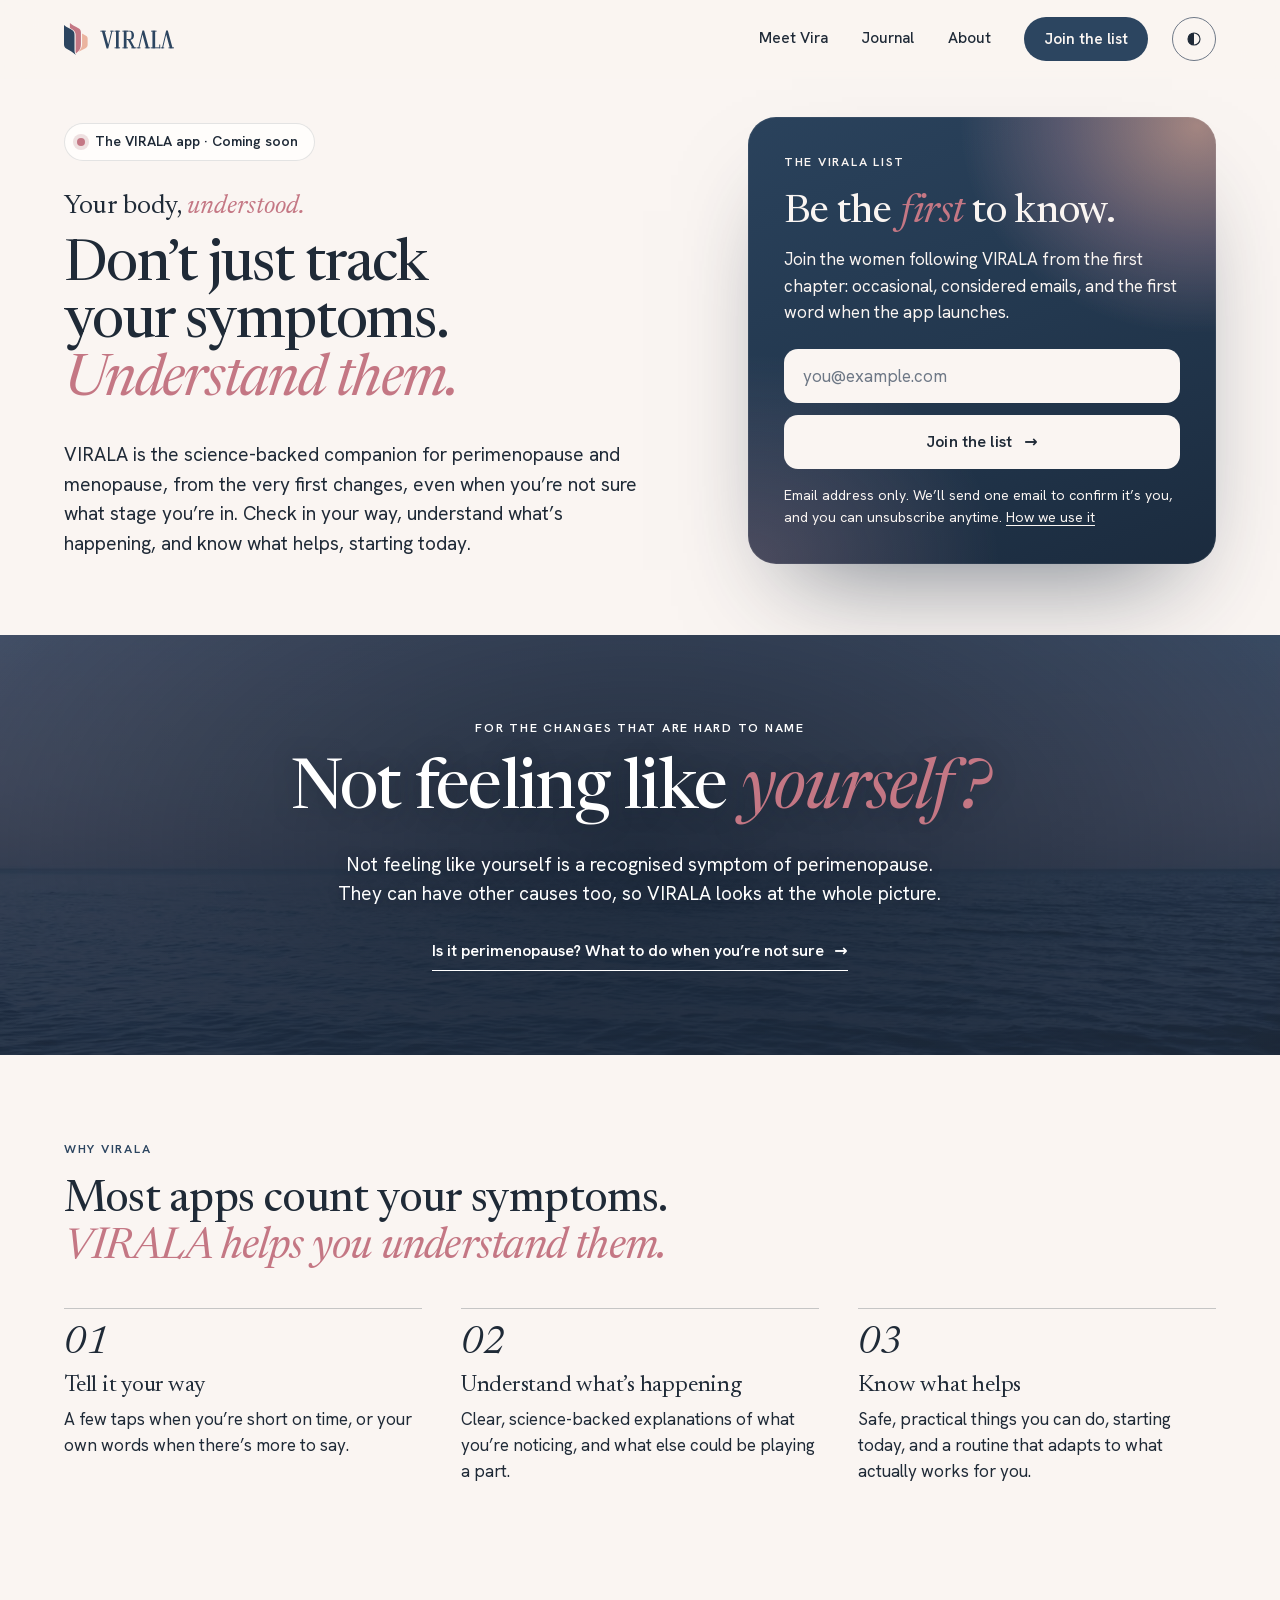
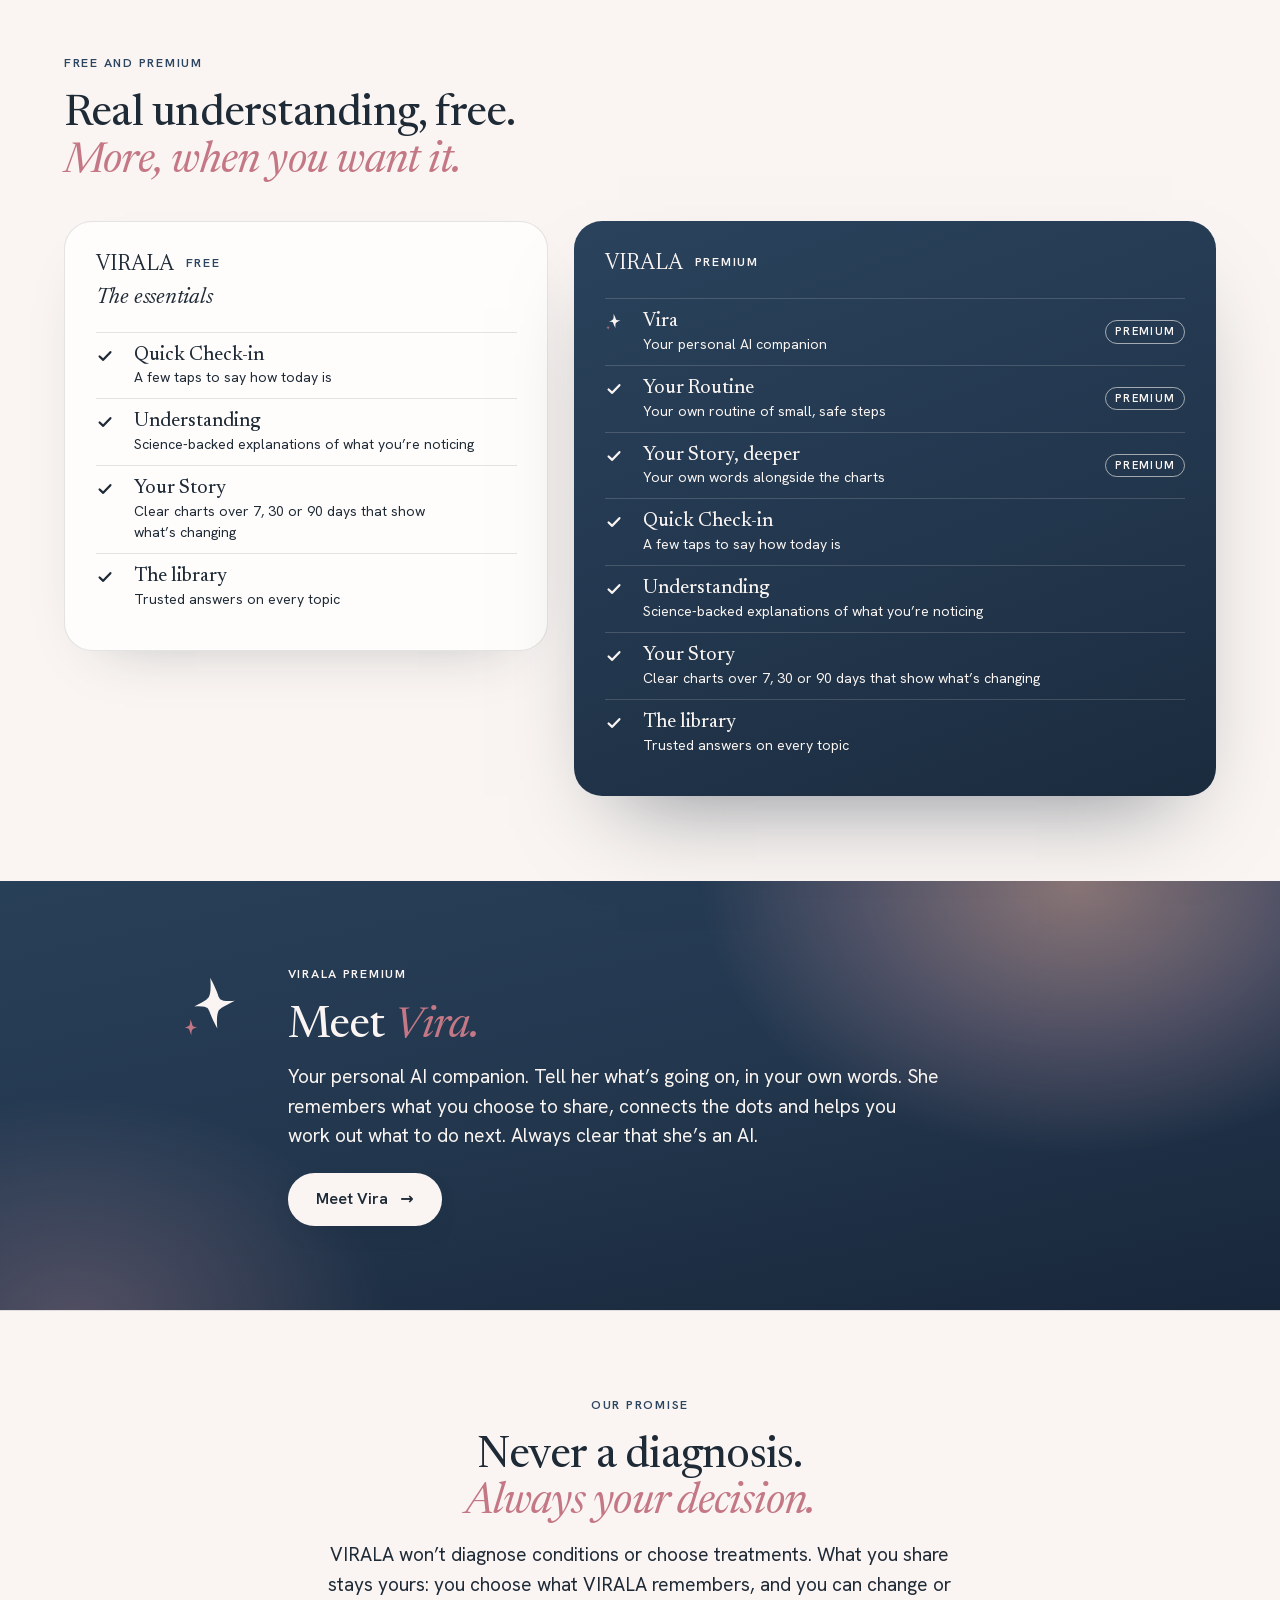
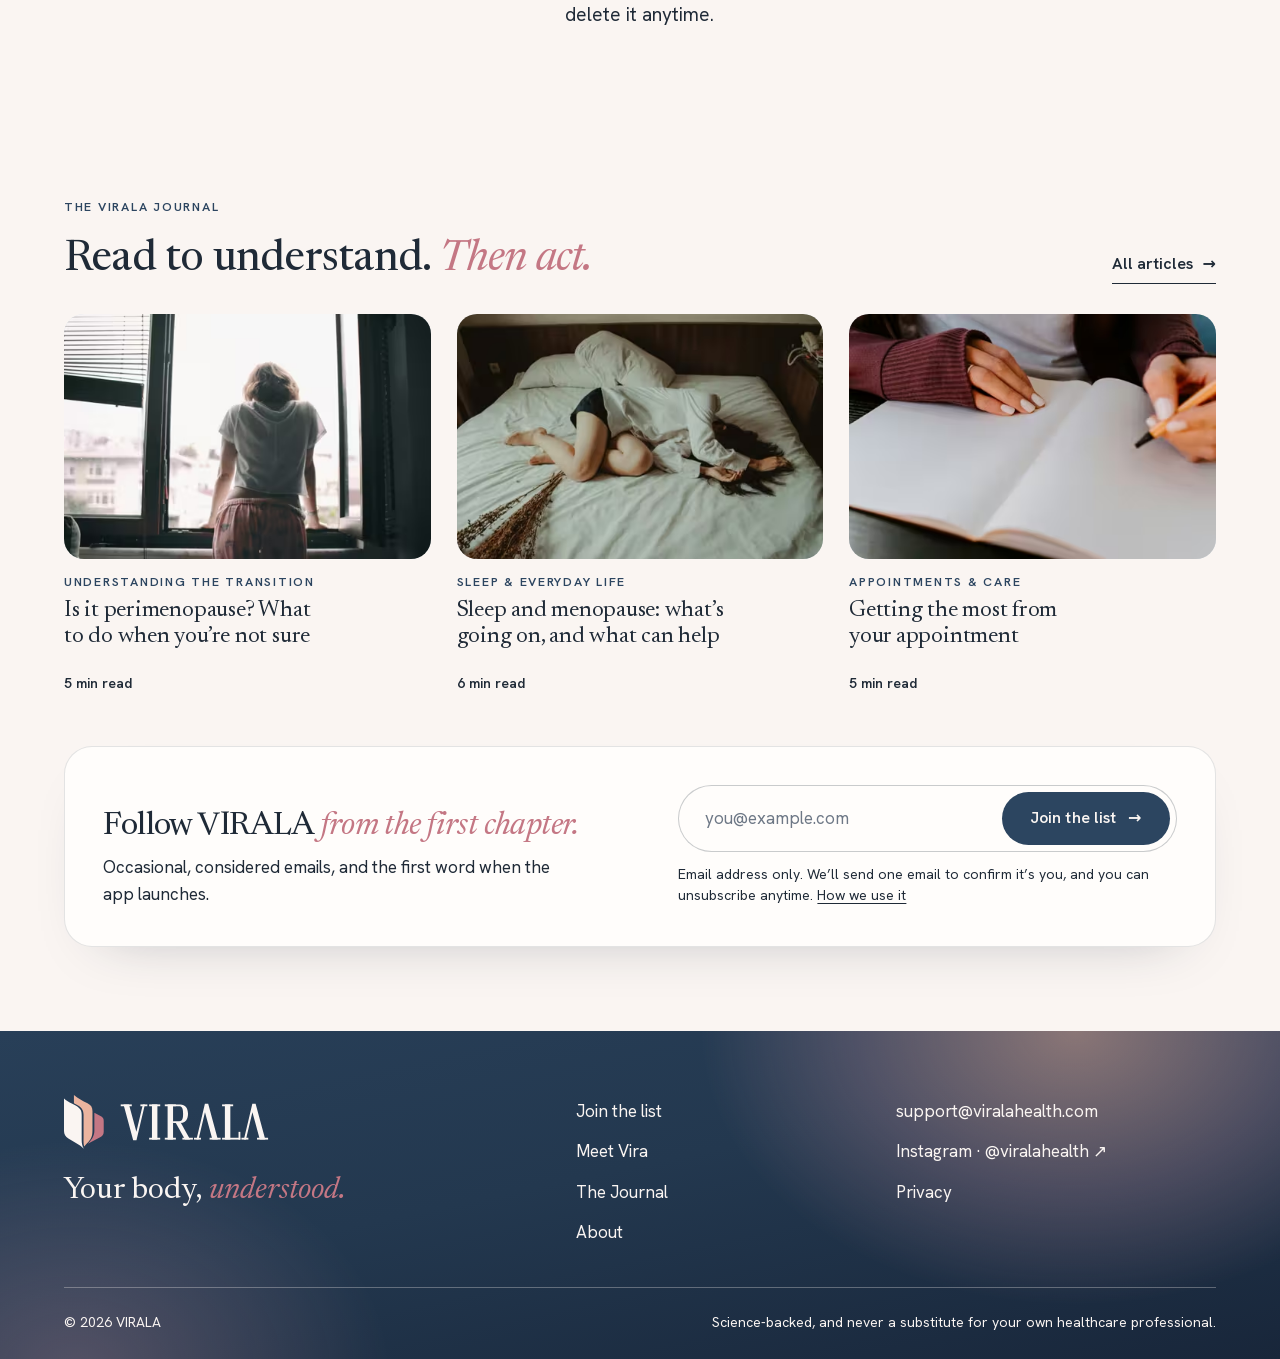
==== commit 5347a2eb: "Website: technical polish (not deployed; branch only) Weight-trimmed fonts (Newsreader 400-460, Hank" ====
--- a/index.html
+++ b/index.html
@@ -3,11 +3,12 @@
 <meta name="color-scheme" content="light"><meta name="theme-color" content="#FAF5F2"><script>try{if(localStorage.getItem('virala-theme')==='dark')document.documentElement.dataset.theme='dark'}catch(e){}</script>
 <title>VIRALA — Your body, understood.</title><meta name="description" content="Don’t just track your symptoms. Understand them. VIRALA is the science-backed companion app for perimenopause and menopause: understand what’s happening, know what helps, and build a routine that adapts to you.">
 <meta name="robots" content="index,follow">
-<link rel="canonical" href="https://viralahealth.com/"><link rel="icon" type="image/svg+xml" href="assets/favicon.svg"><link rel="apple-touch-icon" href="assets/apple-touch-icon.png"><link rel="manifest" href="site.webmanifest">
-<meta property="og:type" content="website"><meta property="og:site_name" content="VIRALA"><meta property="og:title" content="VIRALA — Your body, understood."><meta property="og:description" content="Don’t just track your symptoms. Understand them. VIRALA is the science-backed companion app for perimenopause and menopause: understand what’s happening, know what helps, and build a routine that adapts to you."><meta property="og:url" content="https://viralahealth.com/"><meta property="og:image" content="https://viralahealth.com/assets/social-card.jpg"><meta property="og:image:alt" content="Don’t just track your symptoms. Understand them. VIRALA: your body, understood."><meta name="twitter:card" content="summary_large_image">
-<link rel="preload" href="assets/newsreader.woff2" as="font" type="font/woff2" crossorigin><link rel="preload" href="assets/hanken-grotesk.woff2" as="font" type="font/woff2" crossorigin>
-<link rel="stylesheet" href="styles.css"><script src="app.js" defer></script>
-<script type="application/ld+json">{"@context": "https://schema.org", "@type": "WebPage", "name": "VIRALA — Your body, understood.", "url": "https://viralahealth.com/", "description": "Don’t just track your symptoms. Understand them. VIRALA is the science-backed companion app for perimenopause and menopause: understand what’s happening, know what helps, and build a routine that adapts to you.", "inLanguage": "en", "isPartOf": {"@type": "WebSite", "name": "VIRALA", "url": "https://viralahealth.com/"}}</script></head>
+<link rel="canonical" href="https://viralahealth.com/"><link rel="icon" type="image/svg+xml" href="assets/favicon-dusk.svg"><link rel="apple-touch-icon" href="assets/apple-touch-icon-dusk.png"><link rel="manifest" href="site.webmanifest">
+<meta property="og:type" content="website"><meta property="og:site_name" content="VIRALA"><meta property="og:locale" content="en_GB"><meta property="og:title" content="VIRALA — Your body, understood."><meta property="og:description" content="Don’t just track your symptoms. Understand them. VIRALA is the science-backed companion app for perimenopause and menopause: understand what’s happening, know what helps, and build a routine that adapts to you."><meta property="og:url" content="https://viralahealth.com/"><meta property="og:image" content="https://viralahealth.com/assets/social-card.jpg"><meta property="og:image:type" content="image/jpeg"><meta property="og:image:width" content="1200"><meta property="og:image:height" content="630"><meta property="og:image:alt" content="Don’t just track your symptoms. Understand them. VIRALA: your body, understood.">
+<meta name="twitter:card" content="summary_large_image"><meta name="twitter:title" content="VIRALA — Your body, understood."><meta name="twitter:description" content="Don’t just track your symptoms. Understand them. VIRALA is the science-backed companion app for perimenopause and menopause: understand what’s happening, know what helps, and build a routine that adapts to you."><meta name="twitter:image" content="https://viralahealth.com/assets/social-card.jpg"><meta name="twitter:image:alt" content="Don’t just track your symptoms. Understand them. VIRALA: your body, understood.">
+<link rel="preload" href="assets/newsreader.woff2" as="font" type="font/woff2" crossorigin><link rel="preload" href="assets/newsreader-italic.woff2" as="font" type="font/woff2" crossorigin><link rel="preload" href="assets/hanken-grotesk.woff2" as="font" type="font/woff2" crossorigin>
+<link rel="stylesheet" href="styles.css?v=4e95e566c9"><script src="app.js?v=5a6a2d3049" defer></script>
+<script type="application/ld+json">{"@context": "https://schema.org", "@graph": [{"@type": "Organization", "@id": "https://viralahealth.com/#org", "name": "VIRALA", "url": "https://viralahealth.com/", "logo": "https://viralahealth.com/assets/icon-dusk-512.png", "sameAs": ["https://www.instagram.com/viralahealth/"]}, {"@type": "WebSite", "@id": "https://viralahealth.com/#website", "name": "VIRALA", "url": "https://viralahealth.com/", "inLanguage": "en-GB", "publisher": {"@id": "https://viralahealth.com/#org"}}, {"@type": "WebPage", "name": "VIRALA — Your body, understood.", "url": "https://viralahealth.com/", "description": "Don’t just track your symptoms. Understand them. VIRALA is the science-backed companion app for perimenopause and menopause: understand what’s happening, know what helps, and build a routine that adapts to you.", "inLanguage": "en-GB", "isPartOf": {"@id": "https://viralahealth.com/#website"}}]}</script></head>
 <body class="page-index"><a class="skip" href="#main">Skip to content</a>
 <header class="site-header"><div class="wrap header-inner">
 <a class="brand" href="index.html" aria-label="VIRALA, home"><span class="lockup"><svg class="mark" viewBox="0 0 544 736" aria-hidden="true" focusable="false"><path class="p1" d="M0 48 C60 108 158 132 202 174 C234 204 242 224 242 274 L242 608 C242 665 249 695 272 736 C218 680 122 633 60 595 C20 570 0 537 0 492 Z"/><path class="p2" d="M136 0 C196 51 252 78 322 113 C369 137 390 167 390 220 L390 482 C390 570 368 610 316 661 L276 704 C264 664 268 625 268 588 L268 270 C268 204 233 168 187 142 L136 114 Z"/><path class="p3" d="M416 244 L506 291 C535 307 544 325 544 355 L544 503 C544 540 529 560 495 578 L326 668 C390 602 416 556 416 484 Z"/></svg><svg class="wm" aria-hidden="true" focusable="false" viewBox="-2 -4 422.9 108"><g fill="currentColor"><g transform="translate(0.00 0)"><path d="M8.00 0.00 L23.50 0.00 L44.58 78.06 L63.00 0.00 L68.80 0.00 L44.82 101.60 L35.43 101.60 Z"/><path d="M0.00 0.00 L31.50 0.00 L31.50 5.20 L0.00 5.20 Z"/><path d="M56.00 0.00 L75.80 0.00 L75.80 5.20 L56.00 5.20 Z"/></g><g transform="translate(80.80 0)"><path d="M8.00 0.00 L23.50 0.00 L23.50 100.00 L8.00 100.00 Z"/><path d="M0.00 0.00 L31.50 0.00 L31.50 5.20 L0.00 5.20 Z"/><path d="M0.00 94.80 L31.50 94.80 L31.50 100.00 L0.00 100.00 Z"/></g><g transform="translate(125.30 0)"><path d="M8.00 0.00 L23.50 0.00 L23.50 100.00 L8.00 100.00 Z"/><path d="M23.5 0 L44 0 C58 0 66 10 66 26.5 C66 43 58 53 44 53 L23.5 53 L23.5 47.8 L41 47.8 C49 47.8 52 42 52 26.5 C52 11 49 5.2 41 5.2 L23.5 5.2 Z"/><path d="M31.00 52.00 L45.50 52.00 L72.00 100.00 L57.50 100.00 Z"/><path d="M0.00 0.00 L31.50 0.00 L31.50 5.20 L0.00 5.20 Z"/><path d="M0.00 94.80 L31.50 94.80 L31.50 100.00 L0.00 100.00 Z"/><path d="M50.00 94.80 L80.00 94.80 L80.00 100.00 L50.00 100.00 Z"/></g><g transform="translate(208.30 0)"><path d="M67.80 100.00 L52.30 100.00 L31.22 21.94 L12.80 100.00 L7.00 100.00 L30.98 -1.60 L40.37 -1.60 Z"/><path d="M75.80 100.00 L44.30 100.00 L44.30 94.80 L75.80 94.80 Z"/><path d="M19.80 100.00 L0.00 100.00 L0.00 94.80 L19.80 94.80 Z"/></g><g transform="translate(288.10 0)"><path d="M8.00 0.00 L23.50 0.00 L23.50 100.00 L8.00 100.00 Z"/><path d="M0.00 0.00 L31.50 0.00 L31.50 5.20 L0.00 5.20 Z"/><path d="M0.00 94.80 L52.00 94.80 L52.00 100.00 L0.00 100.00 Z"/><path d="M46.80 100.00 L46.80 78.00 L52.00 78.00 L52.00 100.00 Z"/></g><g transform="translate(343.10 0)"><path d="M67.80 100.00 L52.30 100.00 L31.22 21.94 L12.80 100.00 L7.00 100.00 L30.98 -1.60 L40.37 -1.60 Z"/><path d="M75.80 100.00 L44.30 100.00 L44.30 94.80 L75.80 94.80 Z"/><path d="M19.80 100.00 L0.00 100.00 L0.00 94.80 L19.80 94.80 Z"/></g></g></svg></span></a>
@@ -30,7 +31,7 @@
 <p class="signup-note" id="note-top">Email address only. We’ll send one email to confirm it’s you, and you can unsubscribe anytime. <a href="privacy.html#email">How we use it</a></p>
 </form></aside>
 </div></section>
-<section class="img-band band-sea not-yourself" aria-labelledby="not-yourself-title"><figure class="photo band-photo"><picture><source type="image/avif" srcset="assets/photos/sea-at-dusk-720.avif 720w, assets/photos/sea-at-dusk-1280.avif 1280w, assets/photos/sea-at-dusk-1536.avif 1536w" sizes="100vw"><img src="assets/photos/sea-at-dusk-1280.jpg" srcset="assets/photos/sea-at-dusk-720.jpg 720w, assets/photos/sea-at-dusk-1280.jpg 1280w" sizes="100vw" width="1280" height="825" alt="A calm sea under a powdery pink and blue evening sky." decoding="async" loading="lazy" style="object-position:50% 42%"></picture></figure><div class="wrap"><div class="ny-focus reveal">
+<section class="img-band band-sea not-yourself" aria-labelledby="not-yourself-title"><figure class="photo band-photo"><picture><source type="image/avif" srcset="assets/photos/sea-at-dusk-480.avif 480w, assets/photos/sea-at-dusk-720.avif 720w, assets/photos/sea-at-dusk-960.avif 960w, assets/photos/sea-at-dusk-1280.avif 1280w, assets/photos/sea-at-dusk-1536.avif 1536w" sizes="100vw"><img src="assets/photos/sea-at-dusk-1280.jpg" srcset="assets/photos/sea-at-dusk-480.jpg 480w, assets/photos/sea-at-dusk-720.jpg 720w, assets/photos/sea-at-dusk-1280.jpg 1280w" sizes="100vw" width="1280" height="825" alt="A calm sea under a powdery pink and blue evening sky." decoding="async" loading="eager" style="object-position:50% 42%"></picture></figure><div class="wrap"><div class="ny-focus reveal">
 <p class="eyebrow">For the changes that are hard to name</p><h2 id="not-yourself-title">Not feeling like <em>yourself?</em></h2>
 <p class="ny-line">Not feeling like yourself is a recognised symptom of perimenopause. They can have other causes too, so VIRALA looks at the whole picture.</p>
 <a class="text-link" href="when-youre-not-sure-its-perimenopause.html">Is it perimenopause? What to do when you’re not sure <span class="arrow" aria-hidden="true">→</span></a>
@@ -50,11 +51,11 @@
 <p class="eyebrow">Our promise</p><h2 id="promise-title">Never a diagnosis.<br><em>Always your decision.</em></h2>
 <p>VIRALA won’t diagnose conditions or choose treatments. What you share stays yours: you choose what VIRALA remembers, and you can change or delete it anytime.</p></div></section>
 <section class="journal-mini wrap" aria-labelledby="journal-title"><div class="jm-head"><div><p class="eyebrow">The VIRALA Journal</p><h2 id="journal-title">Read to understand. <em>Then act.</em></h2></div><a class="text-link" href="journal.html">All articles <span class="arrow" aria-hidden="true">→</span></a></div>
-<ul class="post-grid"><li class="post-card reveal" data-cat="transition"><a href="when-youre-not-sure-its-perimenopause.html"><figure class="photo post-photo"><picture><source type="image/avif" srcset="assets/photos/open-window-720.avif 720w, assets/photos/open-window-1280.avif 1280w, assets/photos/open-window-1536.avif 1536w" sizes="(min-width: 1100px) 30vw, (min-width: 700px) 46vw, 92vw"><img src="assets/photos/open-window-1280.jpg" srcset="assets/photos/open-window-720.jpg 720w, assets/photos/open-window-1280.jpg 1280w" sizes="(min-width: 1100px) 30vw, (min-width: 700px) 46vw, 92vw" width="1280" height="853" alt="A woman seen from behind, leaning on the sill of an open window in soft daylight." decoding="async" loading="lazy" style="object-position:55% 40%"></picture></figure>
+<ul class="post-grid"><li class="post-card reveal" data-cat="transition"><a href="when-youre-not-sure-its-perimenopause.html"><figure class="photo post-photo"><picture><source type="image/avif" srcset="assets/photos/open-window-480.avif 480w, assets/photos/open-window-720.avif 720w, assets/photos/open-window-960.avif 960w, assets/photos/open-window-1280.avif 1280w, assets/photos/open-window-1536.avif 1536w" sizes="(min-width: 1100px) 30vw, (min-width: 700px) 46vw, 92vw"><img src="assets/photos/open-window-1280.jpg" srcset="assets/photos/open-window-480.jpg 480w, assets/photos/open-window-720.jpg 720w, assets/photos/open-window-1280.jpg 1280w" sizes="(min-width: 1100px) 30vw, (min-width: 700px) 46vw, 92vw" width="1280" height="853" alt="A woman seen from behind, leaning on the sill of an open window in soft daylight." decoding="async" loading="lazy" style="object-position:55% 40%"></picture></figure>
 <p class="c-cat">Understanding the transition</p><h3 class="post-title">Is it perimenopause? What to do when you’re not sure</h3>
-<p class="post-meta">5 min read</p></a></li><li class="post-card reveal" data-cat="sleep"><a href="sleep-changes-around-menopause.html"><figure class="photo post-photo"><picture><source type="image/avif" srcset="assets/photos/curled-on-the-bed-720.avif 720w, assets/photos/curled-on-the-bed-1280.avif 1280w, assets/photos/curled-on-the-bed-1536.avif 1536w" sizes="(min-width: 1100px) 30vw, (min-width: 700px) 46vw, 92vw"><img src="assets/photos/curled-on-the-bed-1280.jpg" srcset="assets/photos/curled-on-the-bed-720.jpg 720w, assets/photos/curled-on-the-bed-1280.jpg 1280w" sizes="(min-width: 1100px) 30vw, (min-width: 700px) 46vw, 92vw" width="1280" height="857" alt="A woman curled up on her bed, seen from above, her face hidden in her arm." decoding="async" loading="lazy" style="object-position:62% 55%"></picture></figure>
+<p class="post-meta">5 min read</p></a></li><li class="post-card reveal" data-cat="sleep"><a href="sleep-changes-around-menopause.html"><figure class="photo post-photo"><picture><source type="image/avif" srcset="assets/photos/curled-on-the-bed-480.avif 480w, assets/photos/curled-on-the-bed-720.avif 720w, assets/photos/curled-on-the-bed-960.avif 960w, assets/photos/curled-on-the-bed-1280.avif 1280w, assets/photos/curled-on-the-bed-1536.avif 1536w" sizes="(min-width: 1100px) 30vw, (min-width: 700px) 46vw, 92vw"><img src="assets/photos/curled-on-the-bed-1280.jpg" srcset="assets/photos/curled-on-the-bed-480.jpg 480w, assets/photos/curled-on-the-bed-720.jpg 720w, assets/photos/curled-on-the-bed-1280.jpg 1280w" sizes="(min-width: 1100px) 30vw, (min-width: 700px) 46vw, 92vw" width="1280" height="857" alt="A woman curled up on her bed, seen from above, her face hidden in her arm." decoding="async" loading="lazy" style="object-position:62% 55%"></picture></figure>
 <p class="c-cat">Sleep & everyday life</p><h3 class="post-title">Sleep and menopause: what’s going on, and what can help</h3>
-<p class="post-meta">6 min read</p></a></li><li class="post-card reveal" data-cat="care"><a href="prepare-for-a-healthcare-conversation.html"><figure class="photo post-photo"><picture><source type="image/avif" srcset="assets/photos/writing-it-down-720.avif 720w, assets/photos/writing-it-down-1280.avif 1280w, assets/photos/writing-it-down-1536.avif 1536w" sizes="(min-width: 1100px) 30vw, (min-width: 700px) 46vw, 92vw"><img src="assets/photos/writing-it-down-1280.jpg" srcset="assets/photos/writing-it-down-720.jpg 720w, assets/photos/writing-it-down-1280.jpg 1280w" sizes="(min-width: 1100px) 30vw, (min-width: 700px) 46vw, 92vw" width="1280" height="853" alt="A woman in a burgundy sweater writing in an open, blank notebook." decoding="async" loading="lazy" style="object-position:55% 45%"></picture></figure>
+<p class="post-meta">6 min read</p></a></li><li class="post-card reveal" data-cat="care"><a href="prepare-for-a-healthcare-conversation.html"><figure class="photo post-photo"><picture><source type="image/avif" srcset="assets/photos/writing-it-down-480.avif 480w, assets/photos/writing-it-down-720.avif 720w, assets/photos/writing-it-down-960.avif 960w, assets/photos/writing-it-down-1280.avif 1280w, assets/photos/writing-it-down-1536.avif 1536w" sizes="(min-width: 1100px) 30vw, (min-width: 700px) 46vw, 92vw"><img src="assets/photos/writing-it-down-1280.jpg" srcset="assets/photos/writing-it-down-480.jpg 480w, assets/photos/writing-it-down-720.jpg 720w, assets/photos/writing-it-down-1280.jpg 1280w" sizes="(min-width: 1100px) 30vw, (min-width: 700px) 46vw, 92vw" width="1280" height="853" alt="A woman in a burgundy sweater writing in an open, blank notebook." decoding="async" loading="lazy" style="object-position:55% 45%"></picture></figure>
 <p class="c-cat">Appointments & care</p><h3 class="post-title">Getting the most from your appointment</h3>
 <p class="post-meta">5 min read</p></a></li></ul></section>
 <section class="join-end" aria-labelledby="join-end-title"><div class="wrap join-end-inner reveal">
--- a/styles.css
+++ b/styles.css
@@ -1,8 +1,8 @@
 /* VIRALA — website. Brand: VIRALA Dusk (brand/BRAND.md, brand/tokens.json). Self-hosted type, no external requests. */
-@font-face{font-family:"Newsreader";src:url("assets/newsreader.woff2") format("woff2");font-weight:300 700;font-style:normal;font-display:swap}
-@font-face{font-family:"Newsreader";src:url("assets/newsreader-italic.woff2") format("woff2");font-weight:300 700;font-style:italic;font-display:swap}
-@font-face{font-family:"Hanken Grotesk";src:url("assets/hanken-grotesk.woff2") format("woff2");font-weight:300 700;font-style:normal;font-display:swap}
-@font-face{font-family:"Hanken Grotesk";src:url("assets/hanken-grotesk-italic.woff2") format("woff2");font-weight:300 700;font-style:italic;font-display:swap}
+@font-face{font-family:"Newsreader";src:url("assets/newsreader.woff2") format("woff2");font-weight:400 460;font-style:normal;font-display:swap}
+@font-face{font-family:"Newsreader";src:url("assets/newsreader-italic.woff2") format("woff2");font-weight:400 460;font-style:italic;font-display:swap}
+@font-face{font-family:"Hanken Grotesk";src:url("assets/hanken-grotesk.woff2") format("woff2");font-weight:400 700;font-style:normal;font-display:swap}
+@font-face{font-family:"Hanken Grotesk";src:url("assets/hanken-grotesk-italic.woff2") format("woff2");font-weight:400 700;font-style:italic;font-display:swap}
 
 /* ---------- tokens ----------
    Light is the VIRALA experience; dark appears only when the visitor chooses it (remembered on their device).
@@ -11,11 +11,11 @@
 :root{
   color-scheme:light;
   --porcelain:#FAF5F2; --dusk:#2C4560; --dusk-light:#3D5A78; --dusk-deep:#1B2B3E; --night:#131D29;
-  --rose:#A35866; --rose-tint:#E8A6B1; --rose-lift:#D98E9B; --peach:#EBB49F; --ink:#1F2A37; --mist:#DCE5EC; --blush:#F3DCD5;
+  --rose:#C47784; --peach:#EBB49F; --ink:#1F2A37; --mist:#DCE5EC; --blush:#F3DCD5;
 
   --bg:var(--porcelain); --surface:#FFFDFB; --text:var(--ink);
   --line:rgba(31,42,55,.12); --line-strong:rgba(31,42,55,.24); --edge:#6E7886;
-  --eyebrow:var(--dusk); --accent:var(--rose); --italic:var(--rose); --marker:var(--rose);
+  --eyebrow:var(--dusk); --accent:var(--ink); --italic:var(--rose); --marker:var(--dusk);
   --btn:var(--dusk); --btn-hover:#233A52; --btn-text:var(--porcelain);
   --m1:var(--dusk); --m2:var(--rose); --m3:var(--peach);
   --vs-1:var(--dusk); --vs-2:var(--rose);
@@ -23,57 +23,63 @@
   --page-glow:radial-gradient(1100px 640px at 100% -12%,rgba(243,220,213,.5),transparent 62%);
   /* deep Dusk: plain where it only carries weight; with the VIRALA glow (peach and rose light) only in the hero card,
      the Meet Vira band and the footer */
-  --deep:linear-gradient(168deg,#2F4A67 0%,#2C4560 40%,#1B2B3E 100%);
-  --deep-glow:radial-gradient(520px 380px at 84% 0%,rgba(240,178,156,.5),rgba(232,166,177,.22) 42%,transparent 72%),radial-gradient(460px 340px at 6% 104%,rgba(232,166,177,.26),transparent 68%),linear-gradient(168deg,#2F4A67 0%,#2C4560 40%,#1B2B3E 100%);
-  --card-deep:radial-gradient(320px 280px at 96% 2%,rgba(240,178,156,.62),rgba(232,166,177,.26) 42%,transparent 74%),radial-gradient(360px 300px at 0% 100%,rgba(232,166,177,.22),transparent 70%),linear-gradient(160deg,#3A5674 0%,#2C4560 50%,#1E3147 100%);
-  --card-plain:linear-gradient(160deg,#34506E 0%,#2C4560 50%,#1E3147 100%);
+  --deep:linear-gradient(168deg,#283F58 0%,#23384F 45%,#18263A 100%);
+  --deep-glow:radial-gradient(520px 380px at 84% 0%,rgba(240,178,156,.5),rgba(232,166,177,.22) 42%,transparent 72%),radial-gradient(460px 340px at 6% 104%,rgba(232,166,177,.26),transparent 68%),linear-gradient(168deg,#283F58 0%,#23384F 45%,#18263A 100%);
+  --card-deep:radial-gradient(320px 280px at 96% 2%,rgba(240,178,156,.62),rgba(232,166,177,.26) 42%,transparent 74%),radial-gradient(360px 300px at 0% 100%,rgba(232,166,177,.22),transparent 70%),linear-gradient(160deg,#2A425C 0%,#23384F 50%,#1B2B3E 100%);
+  --card-plain:linear-gradient(160deg,#2A425C 0%,#23384F 50%,#1B2B3E 100%);
   --shadow-deep:0 44px 90px -44px rgba(27,43,62,.55);
   --shadow-soft:0 24px 60px -40px rgba(27,43,62,.35);
 
   --serif:"Newsreader",Georgia,"Times New Roman",serif;
   --sans:"Hanken Grotesk",ui-sans-serif,system-ui,-apple-system,"Segoe UI",sans-serif;
   /* one type scale, every page */
-  --fs-display:clamp(3rem,1.5rem + 5.6vw,6rem);
-  --fs-h1:clamp(2.6rem,1.6rem + 3.9vw,4.75rem);
-  --fs-h2:clamp(2.3rem,1.45rem + 3.1vw,4rem);
-  --fs-h3:clamp(1.5rem,1.3rem + .85vw,2rem);
-  --fs-h4:clamp(1.2rem,1.13rem + .3vw,1.375rem);
-  --fs-lede:clamp(1.15rem,1.07rem + .38vw,1.375rem);
-  --fs-body:clamp(1.0625rem,1.03rem + .14vw,1.125rem);
-  --fs-small:.9375rem;
+  --fs-display:clamp(2.5rem,1.62rem + 2.45vw,4rem);
+  --fs-h1:clamp(2.25rem,1.55rem + 2.1vw,3.5rem);
+  --fs-h2:clamp(2rem,1.5rem + 1.5vw,3rem);
+  --fs-h3:clamp(1.25rem,1.15rem + .35vw,1.5rem);
+  --fs-h4:clamp(1.125rem,1.08rem + .2vw,1.25rem);
+  --fs-lede:clamp(1.0625rem,1rem + .25vw,1.25rem);
+  --fs-body:clamp(1rem,.97rem + .12vw,1.0625rem);
+  --fs-small:.875rem;
   --fs-label:.78rem;
   --gutter:clamp(20px,5vw,72px); --max:1280px;
-  --section:clamp(80px,9vw,136px);
+  --section:clamp(56px,6.6vw,96px);
   --radius:28px;
   --ease:cubic-bezier(.2,.7,.2,1);
 }
 :root[data-theme="dark"]{
+  /* Dark (28 Oct): a deep blue-black ground so the Dusk surfaces glow and the rose punches; a lighter grey-blue for
+     ordinary cards; Dusk only for the sections that carry weight (hero card, Premium, Meet Vira, promises, footer). */
   color-scheme:dark;
-  --bg:var(--night); --surface:#1C2A3A; --text:var(--porcelain);
-  --line:rgba(250,245,242,.12); --line-strong:rgba(250,245,242,.24); --edge:#93A0AE;
-  --eyebrow:var(--mist); --accent:var(--rose-tint); --italic:var(--rose-tint); --marker:var(--rose-tint);
+  --bg:#0F1620; --surface:#1A2330; --text:#F4F0EC;
+  --line:rgba(244,240,236,.1); --line-strong:rgba(244,240,236,.2); --edge:#8E98A4;
+  --eyebrow:#C3CFDA; --accent:#F4F0EC; --italic:var(--rose); --marker:#C3CFDA;
   --btn:var(--porcelain); --btn-hover:#FFFFFF; --btn-text:var(--ink);
-  --m1:var(--porcelain); --m2:var(--peach); --m3:var(--rose-lift);
-  --vs-1:var(--porcelain); --vs-2:var(--rose-tint);
-  --focus:var(--rose-tint);
-  --page-glow:radial-gradient(1100px 640px at 100% -12%,rgba(61,90,120,.38),transparent 62%);
-  --shadow-deep:0 44px 90px -44px rgba(0,0,0,.7);
-  --shadow-soft:0 24px 60px -40px rgba(0,0,0,.6);
-}
+  --m1:var(--porcelain); --m2:var(--peach); --m3:var(--rose);
+  --vs-1:var(--porcelain); --vs-2:var(--rose);
+  --focus:#C3CFDA;
+  --page-glow:radial-gradient(1000px 600px at 100% -14%,rgba(44,69,96,.34),transparent 62%);
+  --shadow-deep:0 40px 90px -40px rgba(0,0,0,.85),0 0 0 1px rgba(244,240,236,.06);
+  --shadow-soft:0 0 0 1px rgba(244,240,236,.06);
+}
+:root[data-theme="dark"] .photo{background:#1F2937}
+:root[data-theme="dark"] .prose code{background:#1F2937;color:var(--text)}
+:root[data-theme="dark"] .tier-free,:root[data-theme="dark"] .vcard,:root[data-theme="dark"] .welcome-cards a,:root[data-theme="dark"] .join-end-inner,:root[data-theme="dark"] .brief,:root[data-theme="dark"] .refs{background:linear-gradient(180deg,#1C2633,#18202C);border-color:rgba(244,240,236,.09)}
+:root[data-theme="dark"] .site-header{background:color-mix(in srgb,var(--bg) 82%,transparent)}
 /* Dusk surfaces: porcelain text, peach italics, porcelain buttons with ink text, the light mark */
-.deep,.join-card,.tier-premium,.site-footer,.promise-band,.mark-badge,.thanks-ig{
-  --text:var(--porcelain); --eyebrow:var(--porcelain); --italic:var(--rose-tint); --accent:var(--rose-tint); --marker:var(--rose-tint);
+.deep,.join-card,.tier-premium,.site-footer,.promise-band,.thanks-ig{
+  --text:var(--porcelain); --eyebrow:var(--porcelain); --italic:var(--rose); --accent:var(--porcelain); --marker:var(--porcelain);
   --line:rgba(250,245,242,.16); --line-strong:rgba(250,245,242,.3); --edge:rgba(250,245,242,.7);
   --btn:var(--porcelain); --btn-hover:#FFFFFF; --btn-text:var(--ink);
-  --m1:var(--porcelain); --m2:var(--peach); --m3:var(--rose-lift);
-  --vs-1:var(--porcelain); --vs-2:var(--rose-tint); --focus:var(--rose-tint);
+  --m1:var(--porcelain); --m2:var(--peach); --m3:var(--rose);
+  --vs-1:var(--porcelain); --vs-2:var(--rose); --focus:var(--porcelain);
   color:var(--text)}
 
 /* ---------- base ---------- */
 *,*::before,*::after{box-sizing:border-box}
 html{-webkit-text-size-adjust:100%;text-size-adjust:100%;scroll-padding-top:96px;background:var(--bg)}
 @media (prefers-reduced-motion:no-preference){html{scroll-behavior:smooth}}
-body{margin:0;background:var(--page-glow),var(--bg);background-repeat:no-repeat;color:var(--text);font-family:var(--sans);font-size:var(--fs-body);line-height:1.65;-webkit-font-smoothing:antialiased;text-rendering:optimizeLegibility;overflow-x:clip}
+body{margin:0;background:var(--page-glow),var(--bg);background-repeat:no-repeat;color:var(--text);font-family:var(--sans);font-size:var(--fs-body);line-height:1.55;-webkit-font-smoothing:antialiased;text-rendering:optimizeLegibility;overflow-x:clip}
 body.menu-open{overflow:hidden}
 img{display:block;max-width:100%;height:auto}
 picture{display:block}
@@ -142,7 +148,7 @@
   .js-ready .main-nav.open{visibility:visible;opacity:1;transform:none}
   .nav-ready .main-nav.open{transition:opacity .3s var(--ease),transform .3s var(--ease)}
   .js-ready .main-nav a{font-family:var(--serif);font-size:clamp(1.75rem,7vw,2.25rem);font-weight:400;line-height:1.25;border:0}
-  .js-ready .main-nav a[aria-current="page"]{font-style:italic;color:var(--italic)}
+  .js-ready .main-nav a[aria-current="page"]{font-style:italic;text-decoration:underline;text-decoration-thickness:1px;text-underline-offset:.18em}
   .js-ready .main-nav .nav-join{margin-top:22px;padding:14px 28px;font-family:var(--sans);font-size:1rem;font-weight:600;font-style:normal;color:var(--btn-text)}
   html:not(.js-ready) .header-inner{flex-wrap:wrap;padding:14px 0}
   html:not(.js-ready) .main-nav{flex-wrap:wrap;gap:8px 20px;width:100%;margin:0}
@@ -152,11 +158,11 @@
 .photo{margin:0;position:relative;overflow:hidden;background:var(--mist);border-radius:2px}
 .photo>picture{height:100%}
 .photo img{width:100%;height:100%;object-fit:cover}
-.sec-head{max-width:46em;margin-bottom:clamp(36px,4.4vw,64px)}
+.sec-head{max-width:46em;margin-bottom:clamp(24px,2.8vw,40px)}
 .mh-eyebrow{display:flex;align-items:center;gap:clamp(12px,1.6vw,22px);font-size:var(--fs-label);font-weight:600;letter-spacing:.14em;text-transform:uppercase;line-height:1.5;color:var(--text)}
 .mh-eyebrow>span:first-child{color:var(--eyebrow)}
 .mh-rule{flex:1 1 40px;height:1px;background:var(--line-strong);transform-origin:left center}
-.gift-n,.vc-n{display:block;font:italic 400 clamp(1.6rem,1.3rem + 1vw,2.2rem)/1 var(--serif);color:var(--accent);margin-bottom:14px;font-variant-numeric:lining-nums}
+.gift-n,.vc-n{display:block;font:italic 400 clamp(1.4rem,1.25rem + .5vw,1.75rem)/1 var(--serif);color:var(--accent);margin-bottom:8px;font-variant-numeric:lining-nums}
 .ck{width:18px;height:18px;flex:none;fill:none;stroke:var(--accent);stroke-width:2;stroke-linecap:round;stroke-linejoin:round}
 /* Vira's symbol: coloured by its ground. Listening: the companion spark gently brightens; nothing spins. */
 .vs{display:block;flex:none}.vs .vs1{fill:var(--vs-1)}.vs .vs2{fill:var(--vs-2)}
@@ -168,7 +174,7 @@
 .signup-label{display:block;font-weight:600;margin-bottom:12px}
 .signup-row{display:flex;gap:8px;padding:6px;border-radius:999px;background:var(--surface);border:1px solid var(--line-strong);box-shadow:var(--shadow-soft);transition:border-color .3s var(--ease),box-shadow .3s var(--ease)}
 .signup-row:focus-within{border-color:var(--dusk);box-shadow:0 0 0 3px rgba(44,69,96,.18),var(--shadow-soft)}
-:root[data-theme="dark"] .signup-row:focus-within{border-color:var(--rose-tint);box-shadow:0 0 0 3px rgba(232,166,177,.25)}
+:root[data-theme="dark"] .signup-row:focus-within{border-color:var(--mist);box-shadow:0 0 0 3px rgba(220,229,236,.25)}
 .signup input{flex:1 1 auto;min-width:0;min-height:52px;padding:0 8px 0 20px;border:0;background:transparent;color:var(--text);font:inherit;font-size:1.0625rem}
 .signup input::placeholder{color:var(--edge);opacity:1}
 .signup input:focus{outline:none}
@@ -177,91 +183,85 @@
 .signup-note a{color:inherit}
 
 /* ---------- homepage: hero ---------- */
-.hero{padding-block:clamp(28px,4vw,64px) clamp(72px,8vw,120px)}
+.hero{padding-block:clamp(20px,3vw,48px) clamp(48px,5.5vw,80px)}
 .hero-grid{display:grid;grid-template-columns:minmax(0,1.14fr) minmax(0,.86fr);column-gap:clamp(36px,5vw,88px);align-items:center}
 .status-pill{display:inline-flex;align-items:center;gap:10px;padding:7px 16px 7px 12px;border-radius:999px;background:var(--surface);border:1px solid var(--line);font-size:.875rem;font-weight:600;margin-bottom:clamp(20px,2.4vw,30px)}
 .pill-dot{width:8px;height:8px;border-radius:50%;background:var(--rose);box-shadow:0 0 0 4px rgba(163,88,102,.18);flex:none}
-.brand-line{font:400 clamp(1.3rem,1.15rem + .6vw,1.65rem)/1.2 var(--serif);margin-bottom:clamp(10px,1.2vw,16px)}
-.hero h1{font-size:clamp(3rem,1.45rem + 4.3vw,5.1rem);line-height:1;letter-spacing:-.03em;margin-bottom:clamp(20px,2.4vw,30px)}
+.brand-line{font:400 clamp(1.5rem,1.42rem + .3vw,1.7rem)/1.2 var(--serif);margin-bottom:clamp(10px,1.2vw,16px)}
+.hero h1{font-size:var(--fs-display);line-height:1;letter-spacing:-.03em;margin-bottom:clamp(20px,2.4vw,30px)}
 .hero .lede{max-width:31em}
-.join-card{position:relative;scroll-margin-top:100px;padding:clamp(30px,3.6vw,54px);border-radius:32px;background:var(--card-deep);box-shadow:0 50px 100px -44px rgba(27,43,62,.6),0 0 0 1px rgba(255,255,255,.06) inset}
-.join-card h2{font-size:clamp(2.2rem,1.5rem + 2.1vw,3.4rem);line-height:1.02;margin-bottom:16px}
-.jc-lede{max-width:30em;margin-bottom:clamp(24px,2.6vw,32px)}
+.join-card{position:relative;scroll-margin-top:100px;padding:clamp(24px,2.8vw,40px);border-radius:28px;background:var(--card-deep);box-shadow:0 50px 100px -44px rgba(27,43,62,.6),0 0 0 1px rgba(255,255,255,.06) inset}
+.join-card h2{font-size:clamp(2rem,1.5rem + 1.3vw,2.75rem);line-height:1.04;margin-bottom:12px}
+.jc-lede{max-width:30em;margin-bottom:clamp(18px,2vw,24px)}
 .jc-form{display:grid;gap:12px}
-.jc-form input{width:100%;min-height:60px;padding:0 20px;border-radius:16px;border:1px solid transparent;background:var(--porcelain);color:var(--ink);font:inherit;font-size:1.0625rem;transition:box-shadow .3s var(--ease)}
+.jc-form input{width:100%;min-height:54px;padding:0 18px;border-radius:14px;border:1px solid transparent;background:var(--porcelain);color:var(--ink);font:inherit;font-size:1.0625rem;transition:box-shadow .3s var(--ease)}
 .jc-form input::placeholder{color:#6E7886;opacity:1}
-.jc-form input:focus{outline:none;box-shadow:0 0 0 3px var(--rose-tint)}
-.jc-form .button{width:100%;min-height:58px;border-radius:16px;box-shadow:none}
+.jc-form input:focus{outline:none;box-shadow:0 0 0 3px #FFFFFF}
+.jc-form .button{width:100%;min-height:54px;border-radius:14px;box-shadow:none}
 .jc-form .signup-note{margin-top:4px}
 
 /* ---------- homepage: "Not feeling like yourself?" over the soft sea ---------- */
-.img-band{position:relative;overflow:hidden;isolation:isolate;padding-block:clamp(120px,15vw,220px);background:var(--dusk);
-  --text:#FFFFFF;--eyebrow:#FFFFFF;--italic:var(--rose-tint);--line:rgba(255,255,255,.4);color:#FFFFFF}
+.img-band{position:relative;overflow:hidden;isolation:isolate;padding-block:clamp(56px,6.6vw,96px);background:var(--dusk);
+  --text:#FFFFFF;--eyebrow:#FFFFFF;--italic:var(--rose);--line:rgba(255,255,255,.4);color:#FFFFFF}
 .img-band .band-photo{position:absolute;inset:0;z-index:-2;margin:0;border-radius:0;background:none}
 .img-band .band-photo img{filter:saturate(.85) contrast(.95)}
-.img-band::before{content:"";position:absolute;inset:0;z-index:-1;background:radial-gradient(980px 560px at 50% 52%,rgba(27,43,62,.82),rgba(27,43,62,.5) 66%,rgba(27,43,62,.22)),linear-gradient(180deg,rgba(44,69,96,.3),rgba(27,43,62,.55))}
+.img-band::before{content:"";position:absolute;inset:0;z-index:-1;background:radial-gradient(1100px 620px at 50% 50%,rgba(22,35,52,.9),rgba(24,38,58,.66) 62%,rgba(27,43,62,.34)),linear-gradient(180deg,rgba(40,63,88,.34),rgba(24,38,58,.6))}
 :root[data-theme="dark"] .img-band::before{background:radial-gradient(980px 560px at 50% 52%,rgba(19,29,41,.86),rgba(19,29,41,.62) 66%,rgba(19,29,41,.44)),linear-gradient(180deg,rgba(19,29,41,.3),rgba(19,29,41,.55))}
 .img-band h2{text-shadow:0 2px 24px rgba(19,29,41,.35)}
 .img-band .ny-line{text-shadow:0 1px 14px rgba(19,29,41,.35)}
 .ny-focus{max-width:860px;margin-inline:auto;text-align:center;display:grid;justify-items:center}
-.ny-focus h2{font-size:clamp(2.8rem,1.5rem + 5.2vw,6rem);line-height:1;letter-spacing:-.025em;margin-bottom:clamp(20px,2.4vw,30px)}
-.ny-line{font-size:var(--fs-lede);line-height:1.55;max-width:32em;margin-bottom:clamp(22px,2.6vw,32px)}
+.ny-focus h2{font-size:clamp(2.5rem,1.4rem + 3.6vw,4.375rem);line-height:1;letter-spacing:-.025em;margin-bottom:clamp(16px,1.8vw,24px)} /* the one exception to the H2 cap */
+.ny-line{font-size:var(--fs-lede);line-height:1.55;max-width:32em;margin-bottom:clamp(18px,2vw,24px)}
 
 /* ---------- homepage: Why VIRALA ---------- */
 .approach{padding-block:var(--section)}
-.steps{list-style:none;padding:0;margin:0;display:grid;grid-template-columns:repeat(3,minmax(0,1fr));gap:clamp(32px,4vw,64px)}
-.step{padding-top:22px;border-top:1px solid var(--line-strong)}
-.step-n{display:block;font:italic 400 clamp(2.6rem,1.9rem + 2.4vw,3.75rem)/1 var(--serif);color:var(--accent);margin-bottom:16px}
-.step h3{margin-bottom:10px}
+.steps{list-style:none;padding:0;margin:0;display:grid;grid-template-columns:repeat(3,minmax(0,1fr));gap:clamp(20px,3vw,48px)}
+.step{padding-top:16px;border-top:1px solid var(--line-strong)}
+.step-n{display:block;font:italic 400 clamp(1.9rem,1.6rem + 1vw,2.5rem)/1 var(--serif);color:var(--accent);margin-bottom:10px}
+.step h3{margin-bottom:6px}
 .step p{max-width:25em}
 
 /* ---------- homepage: Free and Premium (the same list; Premium's own first) ---------- */
 .tiers{display:grid;grid-template-columns:minmax(0,.86fr) minmax(0,1.14fr);gap:clamp(16px,2vw,28px);align-items:start}
-.tier{border-radius:32px;padding:clamp(28px,3.4vw,52px)}
+.tier{border-radius:28px;padding:clamp(22px,2.4vw,36px)}
 .tier-free{background:var(--surface);border:1px solid var(--line);box-shadow:var(--shadow-soft)}
 .tier-premium{background:var(--card-plain);box-shadow:var(--shadow-deep)}
-.o-tier{font:400 1.5rem/1.2 var(--serif)}
+.o-tier{font:400 1.35rem/1.2 var(--serif)}
 .o-tier span{margin-left:8px;font:600 var(--fs-label)/1 var(--sans);letter-spacing:.14em;text-transform:uppercase;color:var(--eyebrow);vertical-align:.28em}
-.tier h3{margin:8px 0 0;font-style:italic;color:var(--italic)}
-.tier ul{list-style:none;padding:0;margin:clamp(22px,2.4vw,30px) 0 0}
-.tier li{display:grid;grid-template-columns:24px minmax(0,1fr) auto;column-gap:14px;align-items:start;padding:15px 0;border-top:1px solid var(--line)}
+.tier h3{margin:6px 0 0;font-style:italic}
+.tier ul{list-style:none;padding:0;margin:clamp(14px,1.6vw,20px) 0 0}
+.tier li{display:grid;grid-template-columns:24px minmax(0,1fr) auto;column-gap:14px;align-items:start;padding:10px 0;border-top:1px solid var(--line)}
 .tier li .ck,.tier li .vs-item{margin-top:4px}
 .tier li b{display:block;font:450 var(--fs-h4)/1.25 var(--serif)}
 .tier li span{display:block;font-size:var(--fs-small);line-height:1.5}
-.tier-premium li.own b{font-size:clamp(1.45rem,1.25rem + .8vw,1.875rem);line-height:1.15}
-.tier-premium li.own span{font-size:1rem}
-.tier-premium li.own .vs-item{width:24px;height:24px}
-.tier-premium li.own .ck{width:20px;height:20px;margin-top:8px}
-.tier-premium li.shared{padding-block:11px}
-.tier-premium li.shared b{font-size:1.125rem}
-.tier-premium li.own+li.shared{border-top:1px solid var(--line-strong);margin-top:6px}
-.ptag{font:600 .7rem/1 var(--sans);font-style:normal;letter-spacing:.12em;text-transform:uppercase;color:var(--ink);background:var(--rose-tint);border-radius:999px;padding:6px 10px;align-self:center}
+.tier li .vs-item{width:18px;height:18px}
+.ptag{font:600 .7rem/1 var(--sans);font-style:normal;letter-spacing:.12em;text-transform:uppercase;color:var(--porcelain);background:transparent;border:1px solid rgba(250,245,242,.6);border-radius:999px;padding:5px 9px;align-self:center}
 
 /* ---------- homepage: Meet Vira (a deep Dusk band) ---------- */
 .mv{display:grid;grid-template-columns:auto minmax(0,1fr);gap:clamp(22px,3.4vw,52px);align-items:start;max-width:920px;margin-inline:auto}
 .mv .vs-meet{width:clamp(52px,5vw,68px);height:auto;margin-top:10px}
-.mv h2{margin-bottom:18px}
-.mv p:not(.eyebrow){font-size:var(--fs-lede);line-height:1.55;max-width:34em;margin-bottom:30px}
+.mv h2{margin-bottom:12px}
+.mv p:not(.eyebrow){font-size:var(--fs-lede);line-height:1.55;max-width:34em;margin-bottom:22px}
 
 /* ---------- Our promise / Her promise ---------- */
 .promise-inner{text-align:center;display:grid;justify-items:center}
-.promise-calm h2{font-size:clamp(2.6rem,1.5rem + 4.4vw,5.25rem);line-height:1.02;letter-spacing:-.025em}
+.promise-calm h2{font-size:var(--fs-h2);line-height:1.06}
 .promise-calm{border-top:1px solid var(--line)}
-.promise-inner h2{margin-bottom:22px}
+.promise-inner h2{margin-bottom:14px}
 .promise-inner p:not(.eyebrow){font-size:var(--fs-lede);line-height:1.55;max-width:34em}
-.promise-inner .button{margin-top:32px}
+.promise-inner .button{margin-top:22px}
 .promise-band{background:var(--deep);padding-block:var(--section)}
-.mv h2{font-size:clamp(2.6rem,1.5rem + 4.4vw,5.25rem);line-height:1}
+.mv h2{font-size:var(--fs-h2);line-height:1.06}
 
 /* ---------- Journal cards ---------- */
-.journal-mini{padding-block:var(--section) clamp(56px,6vw,96px)}
-.jm-head{display:flex;justify-content:space-between;align-items:flex-end;gap:20px;margin-bottom:clamp(28px,3.4vw,48px)}
-.post-grid{list-style:none;padding:0;margin:0;display:grid;grid-template-columns:repeat(3,minmax(0,1fr));gap:clamp(32px,3.4vw,48px) clamp(18px,2.2vw,32px)}
+.journal-mini{padding-block:var(--section) clamp(36px,4vw,60px)}
+.jm-head{display:flex;justify-content:space-between;align-items:flex-end;gap:20px;margin-bottom:clamp(20px,2.4vw,32px)}
+.post-grid{list-style:none;padding:0;margin:0;display:grid;grid-template-columns:repeat(3,minmax(0,1fr));gap:clamp(24px,2.6vw,36px) clamp(16px,2vw,28px)}
 .post-card a{display:flex;flex-direction:column;text-decoration:none;height:100%}
-.post-photo{aspect-ratio:4/3;border-radius:22px;margin-bottom:20px}
+.post-photo{aspect-ratio:3/2;border-radius:20px;margin-bottom:14px}
 .post-photo img{transition:transform .9s var(--ease)}
 .post-card a:hover .post-photo img,.feature-post a:hover .feature-photo img{transform:scale(1.03)}
-.c-cat{margin-bottom:10px;color:var(--eyebrow)}
+.c-cat{margin-bottom:6px;color:var(--eyebrow)}
 .post-title{font-family:var(--serif);font-weight:400;font-size:var(--fs-h3);line-height:1.16;letter-spacing:-.01em;margin:0 0 10px;text-wrap:balance}
 .post-card a:hover .post-title,.feature-post a:hover .feature-title{text-decoration:underline;text-decoration-thickness:1px;text-underline-offset:.16em}
 .post-dek{font-size:1rem;line-height:1.6;display:-webkit-box;-webkit-line-clamp:3;-webkit-box-orient:vertical;overflow:hidden}
@@ -270,17 +270,19 @@
 
 /* ---------- the closing signup ---------- */
 .join-end{padding-bottom:var(--section)}
-.join-end-inner{display:grid;grid-template-columns:minmax(0,1fr) minmax(0,1fr);gap:28px clamp(40px,6vw,100px);align-items:end;padding:clamp(32px,4.4vw,64px);border-radius:32px;background:var(--surface);border:1px solid var(--line);box-shadow:var(--shadow-soft)}
-.join-end h2{font-size:clamp(1.75rem,1.35rem + 1.5vw,2.6rem);margin-bottom:14px}
+.join-end-inner{display:grid;grid-template-columns:minmax(0,1fr) minmax(0,1fr);gap:28px clamp(40px,6vw,100px);align-items:end;padding:clamp(24px,3vw,44px);border-radius:28px;background:var(--surface);border:1px solid var(--line);box-shadow:var(--shadow-soft)}
+.join-end h2{font-size:clamp(1.6rem,1.3rem + .9vw,2.1rem);margin-bottom:10px}
 .join-end-inner>div>p{max-width:30em}
 .join-end .signup-label{position:absolute!important;width:1px;height:1px;overflow:hidden;clip:rect(0 0 0 0);clip-path:inset(50%);white-space:nowrap}
 
 /* ---------- footer ---------- */
-.site-footer{background:var(--deep-glow);padding-block:clamp(56px,6.4vw,88px) 30px}
-.footer-top{display:grid;grid-template-columns:minmax(0,1.4fr) minmax(0,.8fr) minmax(0,1fr);gap:32px clamp(30px,5vw,80px);align-items:start;padding-bottom:clamp(40px,4.4vw,60px)}
+.site-footer{background:var(--deep-glow);}
+@media (max-width:900px){.site-footer{background:radial-gradient(320px 260px at 100% 100%,rgba(240,178,156,.42),rgba(232,166,177,.18) 46%,transparent 74%),var(--deep)}}
+.site-footer{padding-block:clamp(44px,5vw,72px) 26px}
+.footer-top{display:grid;grid-template-columns:minmax(0,1.4fr) minmax(0,.8fr) minmax(0,1fr);gap:32px clamp(30px,5vw,80px);align-items:start;padding-bottom:clamp(28px,3vw,44px)}
 .lockup-footer{gap:16px}.lockup-footer .mark{height:clamp(44px,4.2vw,56px)}
 .wm-footer{height:clamp(28px,3vw,38px)}
-.footer-line{font:400 clamp(1.75rem,1.3rem + 1.7vw,2.75rem)/1.08 var(--serif);margin-top:24px}
+.footer-line{font:400 clamp(1.5rem,1.3rem + .8vw,2rem)/1.1 var(--serif);margin-top:18px}
 .footer-nav,.footer-contact{display:grid;gap:8px;justify-items:start}
 .footer-nav a,.footer-contact a{text-decoration:none;padding:3px 0}
 .footer-nav a:hover,.footer-contact a:hover{text-decoration:underline}
@@ -288,19 +290,18 @@
 .footer-base a{color:inherit}
 
 /* ---------- thanks and welcome ---------- */
-.thanks{max-width:900px;padding-block:clamp(48px,7vw,104px) var(--section);text-align:center;display:grid;justify-items:center}
+.thanks{max-width:900px;padding-block:clamp(32px,4.4vw,64px) var(--section);text-align:center;display:grid;justify-items:center}
 .thanks .mark-thanks{height:clamp(64px,7vw,84px);margin-bottom:clamp(24px,3vw,34px)}
 .thanks h1{margin-bottom:20px}
-.thanks .lede{margin-bottom:clamp(36px,4.4vw,56px)}
-.thanks-ig{width:100%;padding:clamp(30px,4vw,52px);margin-bottom:34px;border-radius:32px;background:var(--card-plain);box-shadow:var(--shadow-deep)}
-.thanks-ig h2{font-size:clamp(1.75rem,1.35rem + 1.5vw,2.6rem);margin-bottom:12px}
+.thanks .lede{margin-bottom:clamp(24px,3vw,40px)}
+.thanks-ig{width:100%;padding:clamp(24px,3vw,40px);margin-bottom:34px;border-radius:32px;background:var(--card-plain);box-shadow:var(--shadow-deep)}
+.thanks-ig h2{font-size:clamp(1.6rem,1.3rem + .9vw,2.1rem);margin-bottom:10px}
 .thanks-ig p:not(.eyebrow){margin:0 auto 26px;max-width:30em}
 .ig{width:20px;height:20px;fill:none;stroke:currentColor;stroke-width:1.8;flex:none}.ig .ig-dot{fill:currentColor;stroke:none}
 .button-ig{min-height:56px;padding:15px 26px 15px 22px}
-.page-welcome{background:radial-gradient(900px 560px at 50% -8%,rgba(243,220,213,.9),transparent 66%),var(--page-glow),var(--bg);background-repeat:no-repeat}
-:root[data-theme="dark"] .page-welcome{background:radial-gradient(900px 560px at 50% -8%,rgba(61,90,120,.45),transparent 66%),var(--bg);background-repeat:no-repeat}
-.mark-badge{display:grid;place-items:center;width:clamp(88px,9vw,108px);aspect-ratio:1;border-radius:30px;background:var(--card-deep);box-shadow:var(--shadow-deep);margin-bottom:clamp(26px,3vw,36px)}
-.mark-badge .mark-thanks{height:58%;margin:0}
+.page-welcome{background:radial-gradient(900px 520px at 50% 6%,rgba(255,255,255,.95),transparent 66%),radial-gradient(900px 420px at 50% 78%,rgba(232,166,177,.16),transparent 70%),var(--bg);background-repeat:no-repeat}
+:root[data-theme="dark"] .page-welcome{background:radial-gradient(900px 520px at 50% -6%,rgba(44,69,96,.42),transparent 66%),var(--bg);background-repeat:no-repeat}
+.app-mark{display:block;width:clamp(80px,8vw,96px);height:auto;border-radius:22.3%;box-shadow:var(--shadow-deep);margin-bottom:clamp(20px,2.4vw,28px)}
 .welcome-cards{list-style:none;padding:0;margin:0;display:grid;grid-template-columns:repeat(3,minmax(0,1fr));gap:clamp(14px,1.6vw,22px);width:100%;text-align:left}
 .welcome-cards a{display:flex;flex-direction:column;gap:10px;height:100%;padding:clamp(24px,2.4vw,32px);border-radius:26px;background:var(--surface);border:1px solid var(--line);box-shadow:var(--shadow-soft);text-decoration:none;transition:transform .35s var(--ease),border-color .35s var(--ease)}
 .welcome-cards a:hover{transform:translateY(-3px);border-color:var(--line-strong)}
@@ -312,26 +313,27 @@
 .wc-go{font-weight:600}
 
 /* ---------- Meet Vira page ---------- */
-.vira-intro{display:grid;grid-template-columns:minmax(0,1.15fr) minmax(0,.85fr);gap:clamp(24px,4vw,72px);align-items:center;padding-block:clamp(36px,5vw,84px) clamp(56px,6.4vw,96px)}
+.vira-intro{display:grid;grid-template-columns:minmax(0,1.25fr) minmax(0,.75fr);gap:clamp(24px,4vw,64px);align-items:center;padding-block:clamp(20px,3vw,44px) clamp(28px,3vw,48px)}
 .vi-copy{max-width:760px}
-.vi-copy h1{font-size:var(--fs-display);line-height:1;letter-spacing:-.028em;margin-bottom:22px}
-.vi-copy .lede{max-width:34em;margin-bottom:clamp(26px,3vw,36px)}
-.vi-art{position:relative;display:grid;place-items:center;aspect-ratio:1;max-width:460px;width:100%;justify-self:center}
+.vi-copy h1{font-size:var(--fs-display);line-height:1;letter-spacing:-.025em;margin-bottom:14px}
+.vi-copy .lede{max-width:36em;margin-bottom:clamp(18px,2vw,26px)}
+.vi-art{position:relative;display:grid;place-items:center;aspect-ratio:1;max-width:320px;width:100%;justify-self:center}
 .vi-art::before{content:"";position:absolute;inset:4%;border-radius:50%;background:radial-gradient(circle at 50% 50%,rgba(235,180,159,.55),rgba(232,166,177,.32) 38%,rgba(220,229,236,.22) 60%,transparent 72%);filter:blur(10px)}
-:root[data-theme="dark"] .vi-art::before{background:radial-gradient(circle at 50% 50%,rgba(232,166,177,.28),rgba(61,90,120,.4) 45%,transparent 72%)}
+:root[data-theme="dark"] .vi-art::before{background:radial-gradient(circle at 50% 50%,rgba(240,178,156,.3),rgba(196,119,132,.2) 34%,rgba(44,69,96,.32) 54%,transparent 72%)}
 .vi-art .vs-hero{position:relative;width:52%;height:auto}
-.vira-points{padding-block:clamp(64px,7vw,104px)}
-.vira-points h2{margin-bottom:clamp(32px,4vw,52px)}
-.vcards{list-style:none;padding:0;margin:0;display:grid;grid-template-columns:repeat(6,minmax(0,1fr));gap:clamp(14px,1.6vw,22px)}
-.vcard{grid-column:span 2;display:flex;flex-direction:column;padding:clamp(26px,2.6vw,38px);border-radius:var(--radius);background:var(--surface);box-shadow:var(--shadow-soft)}
-.vcard:nth-child(4),.vcard:nth-child(5){grid-column:span 3}
-.vcard h3{margin-bottom:12px}
-.vcard p{max-width:34em}
+.vira-points{padding-block:clamp(16px,2vw,28px) clamp(48px,5vw,72px)}
+.vira-points h2{margin-bottom:clamp(16px,2vw,24px)}
+.vcards{list-style:none;padding:0;margin:0;display:grid;grid-template-columns:repeat(5,minmax(0,1fr));gap:clamp(10px,1.1vw,16px)}
+.vcard{display:flex;flex-direction:column;padding:clamp(16px,1.5vw,22px);border-radius:20px;background:var(--surface);border:1px solid var(--line);box-shadow:var(--shadow-soft)}
+.vcard h3{font-size:clamp(1.1rem,1.05rem + .2vw,1.2rem);line-height:1.2;margin-bottom:6px}
+.vcard p{font-size:.9375rem;line-height:1.5}
+@media (max-width:1100px) and (min-width:701px){.vcards{grid-template-columns:repeat(6,minmax(0,1fr))}.vcard{grid-column:span 2}.vcard:nth-child(4),.vcard:nth-child(5){grid-column:span 3}}
+@media (max-width:700px){.vcards{grid-template-columns:minmax(0,1fr);gap:0;border-top:1px solid var(--line-strong)}.vcard{display:grid;grid-template-columns:2.4rem minmax(0,1fr);column-gap:10px;padding:12px 0;border:0;border-bottom:1px solid var(--line);border-radius:0;background:none;box-shadow:none}.vcard .vc-n{grid-row:span 2;font-size:1.3rem;margin:2px 0 0}.vcard h3{margin-bottom:2px}}
 
 /* ---------- inner pages ---------- */
-.page-hero{padding-block:clamp(28px,3.6vw,56px) clamp(56px,6vw,96px)}
-.page-hero h1{margin:clamp(20px,2.6vw,36px) 0 24px}
-.journal-hero{padding-bottom:clamp(32px,3.6vw,48px)}
+.page-hero{padding-block:clamp(20px,2.6vw,40px) clamp(36px,4vw,64px)}
+.page-hero h1{margin:clamp(14px,1.8vw,24px) 0 16px}
+.journal-hero{padding-bottom:clamp(24px,2.6vw,36px)}
 .filter{display:flex;flex-wrap:wrap;gap:10px;margin-top:clamp(26px,3vw,38px)}
 html:not(.js-ready) .filter{display:none}
 .chip{min-height:44px;padding:9px 18px;border-radius:999px;border:1px solid var(--line-strong);background:var(--surface);font-size:.95rem;font-weight:600;color:var(--text);transition:background-color .3s var(--ease),color .3s var(--ease),border-color .3s var(--ease)}
@@ -340,19 +342,19 @@
 .journal-feed{padding-bottom:var(--section)}
 .journal-feed [hidden]{display:none!important}
 .journal-feed .post-grid{grid-template-columns:repeat(auto-fit,minmax(min(100%,320px),1fr))}
-.feature-post{margin-bottom:clamp(48px,5.4vw,80px)}
+.feature-post{margin-bottom:clamp(32px,3.6vw,56px)}
 .feature-post a{display:grid;grid-template-columns:minmax(0,1.3fr) minmax(0,1fr);gap:clamp(26px,4vw,64px);align-items:center;text-decoration:none}
 .feature-photo{aspect-ratio:3/2;border-radius:var(--radius)}
-.feature-title{font-size:var(--fs-h2);margin-bottom:18px}
+.feature-title{font-size:var(--fs-h2);margin-bottom:12px}
 .feature-text .post-dek{font-size:1.0625rem;-webkit-line-clamp:5}
 .feature-text .post-meta{margin:0 0 22px}
 /* About */
 .beliefs{display:grid;grid-template-columns:minmax(0,.85fr) minmax(0,1.15fr);gap:40px clamp(40px,6vw,110px);padding-bottom:var(--section)}
-.pull{margin:30px 0 0;padding:0 0 0 22px;border-left:2px solid var(--marker);font:italic 400 clamp(1.25rem,1.1rem + .55vw,1.55rem)/1.4 var(--serif);max-width:24em}
-.gifts{list-style:none;padding:0;margin:0;display:grid;grid-template-columns:repeat(2,minmax(0,1fr));gap:clamp(36px,4vw,56px) clamp(36px,5vw,80px)}
+.pull{margin:22px 0 0;padding:0 0 0 20px;border-left:2px solid var(--marker);font:italic 400 clamp(1.125rem,1.05rem + .3vw,1.3rem)/1.4 var(--serif);max-width:24em}
+.gifts{list-style:none;padding:0;margin:0;display:grid;grid-template-columns:repeat(2,minmax(0,1fr));gap:clamp(22px,2.6vw,36px) clamp(28px,4vw,56px)}
 .gifts.gifts-3{grid-template-columns:repeat(3,minmax(0,1fr))}
-.gifts li{border-top:1px solid var(--line-strong);padding-top:22px}
-.gifts h3{margin-bottom:10px}
+.gifts li{border-top:1px solid var(--line-strong);padding-top:14px}
+.gifts h3{margin-bottom:6px}
 .gifts p{max-width:30em}
 .editorial{scroll-margin-top:90px}
 
@@ -361,15 +363,15 @@
 .faq-contact{max-width:24em}
 .faq{border-top:1px solid var(--line-strong)}
 .faq details{border-bottom:1px solid var(--line-strong)}
-.faq summary{list-style:none;cursor:pointer;display:flex;justify-content:space-between;align-items:baseline;gap:24px;padding:20px 0;font:450 var(--fs-h4)/1.3 var(--serif)}
+.faq summary{list-style:none;cursor:pointer;display:flex;justify-content:space-between;align-items:baseline;gap:24px;padding:14px 0;font:450 var(--fs-h4)/1.3 var(--serif)}
 .faq summary::-webkit-details-marker{display:none}
 .faq summary::after{content:"+";font:400 1.5rem/1 var(--sans);color:var(--accent);transition:transform .3s var(--ease)}
 .faq details[open] summary::after{transform:rotate(45deg)}
-.faq details p{padding:0 0 24px;max-width:40em}
+.faq details p{padding:0 0 18px;max-width:40em}
 /* Privacy */
 .prose-wrap{padding-bottom:var(--section)}
 .prose{width:min(720px,100% - 2*var(--gutter));margin-inline:auto}
-.prose h2{font-size:var(--fs-h3);margin:1.9em 0 .55em}
+.prose h2{font-size:var(--fs-h3);margin:1.6em 0 .45em}
 .prose h2:first-child{margin-top:0}
 .prose ul{padding-left:1.2em;margin-top:1.05em}.prose li+li{margin-top:.6em}
 .prose p,.prose li{max-width:68ch}
@@ -380,25 +382,25 @@
 .moved .text-link{margin-top:20px}
 
 /* ---------- articles: long-form reading ---------- */
-.article-head{max-width:1000px;padding-block:clamp(28px,3.6vw,60px) clamp(36px,4.4vw,60px)}
+.article-head{max-width:1000px;padding-block:clamp(20px,2.6vw,40px) clamp(24px,3vw,40px)}
 .crumb{margin-bottom:clamp(22px,2.6vw,34px)}
 .crumb a{color:var(--eyebrow);text-decoration:none}
 .crumb a:hover{text-decoration:underline}
-.article-head h1{font-size:clamp(2.1rem,1.5rem + 2.4vw,3.5rem);line-height:1.08;margin-bottom:clamp(20px,2.4vw,28px)}
+.article-head h1{font-size:clamp(2rem,1.5rem + 1.5vw,3rem);line-height:1.08;margin-bottom:clamp(14px,1.6vw,20px)}
 .article-head .lede{max-width:36em}
-.article-meta{display:flex;flex-wrap:wrap;gap:8px 26px;margin-top:clamp(22px,2.6vw,32px);letter-spacing:.1em}
+.article-meta{display:flex;flex-wrap:wrap;gap:8px 26px;margin-top:clamp(16px,1.8vw,22px);letter-spacing:.1em}
 .article-meta span+span::before{content:"";display:inline-block;width:4px;height:4px;margin:0 26px 2px -16px;border-radius:50%;background:var(--line-strong);vertical-align:middle}
 .article-photo{aspect-ratio:21/9;border-radius:var(--radius);margin-bottom:clamp(8px,1vw,16px)}
-.article-layout{display:grid;grid-template-columns:minmax(0,240px) minmax(0,40rem);justify-content:center;gap:clamp(40px,6vw,96px);padding-block:clamp(44px,5vw,72px) var(--section)}
+.article-layout{display:grid;grid-template-columns:minmax(0,240px) minmax(0,40rem);justify-content:center;gap:clamp(40px,6vw,96px);padding-block:clamp(32px,3.6vw,52px) var(--section)}
 .article-layout .prose{width:auto;margin:0}
 .brief{align-self:start;position:sticky;top:104px;padding:22px 24px;border-radius:22px;background:var(--surface);border:1px solid var(--line)}
 .brief .label{color:var(--eyebrow);margin-bottom:10px}
 .brief ul{list-style:none;padding:0;margin:0}
 .brief li{padding:12px 0;border-top:1px solid var(--line);font:450 1.1rem/1.35 var(--serif)}
-.article-body{font-size:clamp(1.0625rem,1rem + .3vw,1.1875rem);line-height:1.75}
+.article-body{font-size:clamp(1rem,.96rem + .2vw,1.125rem);line-height:1.68}
 .article-body p,.article-body li{max-width:68ch}
 .article-body>p:first-child::first-letter{float:left;font-family:var(--serif);font-size:4.4em;line-height:.82;margin:.05em .1em 0 0;color:var(--accent)}
-.article-body h2{font-size:var(--fs-h3);margin:2em 0 .55em}
+.article-body h2{font-size:var(--fs-h3);margin:1.7em 0 .45em}
 .article-body p+p{margin-top:1.15em}
 .help-list{list-style:none;padding:0;margin:1.1em 0 0;display:grid;gap:.6em}
 .help-list li{position:relative;padding-left:1.5em}
@@ -408,11 +410,11 @@
 .cite{font-size:.64em;line-height:0;vertical-align:.62em;margin-left:1px;font-weight:700;font-variant-numeric:lining-nums tabular-nums;color:var(--accent)}
 .cite a{text-decoration:none;padding:0 1px}
 .cite a:hover{text-decoration:underline}
-.refs{margin-top:3.4em;padding:clamp(22px,2.6vw,32px);border-radius:24px;background:var(--surface);border:1px solid var(--line)}
+.refs{margin-top:2.6em;padding:clamp(22px,2.6vw,32px);border-radius:24px;background:var(--surface);border:1px solid var(--line)}
 .refs h2{margin:0 0 .6em;font:600 var(--fs-label)/1.5 var(--sans);letter-spacing:.14em;text-transform:uppercase;color:var(--eyebrow)}
 .refs ol{list-style:none;padding:0;margin:0}
 .refs li{display:grid;grid-template-columns:2.4em minmax(0,1fr);padding:14px 0;border-top:1px solid var(--line);scroll-margin-top:110px;font-size:1rem;line-height:1.5;max-width:none}
-.refs li:target{background:rgba(163,88,102,.1)}
+.refs li:target{background:rgba(44,69,96,.08)}
 .ref-n{font:italic 400 1.15rem/1.4 var(--serif);color:var(--accent)}
 .ref-pub{font-size:.7rem;letter-spacing:.12em}
 .ref-title{display:inline;font:450 1.12rem/1.35 var(--serif);text-decoration:none}
@@ -420,7 +422,7 @@
 .ref-title .arrow{font-family:var(--sans);font-size:.8em}
 .ref-date{font-size:var(--fs-small);margin-top:2px}
 .refs-note{margin-top:14px;font-size:var(--fs-small);line-height:1.55}
-.more-reading{padding-block:clamp(56px,6vw,88px) var(--section);border-top:1px solid var(--line)}
+.more-reading{padding-block:clamp(40px,4.4vw,64px) var(--section);border-top:1px solid var(--line)}
 .more-reading .label{color:var(--eyebrow);margin-bottom:24px}
 .more-reading .post-grid{grid-template-columns:repeat(2,minmax(0,1fr))}
 .article~.join-end,.page-journal .join-end{padding-top:clamp(8px,1vw,16px)}
@@ -445,14 +447,13 @@
   .article-layout{grid-template-columns:minmax(0,40rem)}
   .brief{position:static}
   .vira-intro{grid-template-columns:minmax(0,1fr)}
-  .vi-art{order:-1;max-width:200px;justify-self:start;margin-bottom:-8px}
+  .vi-art{order:-1;max-width:150px;justify-self:start;margin:-8px 0 -12px -16px}
 }
 @media (max-width:900px){
   .beliefs,.faq-wrap,.join-end-inner{grid-template-columns:minmax(0,1fr)}
   .steps,.gifts.gifts-3{grid-template-columns:minmax(0,1fr)}
   .post-grid,.more-reading .post-grid{grid-template-columns:repeat(2,minmax(0,1fr))}
   .feature-post a{grid-template-columns:minmax(0,1fr)}
-  .vcards{grid-template-columns:minmax(0,1fr)}.vcard,.vcard:nth-child(4),.vcard:nth-child(5){grid-column:auto}
   .welcome-cards{grid-template-columns:minmax(0,1fr)}
   .mv{grid-template-columns:minmax(0,1fr)}
   .ny-focus,.promise-inner{text-align:left;justify-items:start}
@@ -473,7 +474,7 @@
   .mh-eyebrow>span:last-child{display:none}
   .gifts{grid-template-columns:minmax(0,1fr)}
   .tier li{column-gap:12px}
-  .ptag{grid-column:2;justify-self:start;margin-top:8px}
+  .ptag{padding:4px 7px;font-size:.62rem}
   .footer-top{grid-template-columns:minmax(0,1fr)}
   .article-meta span+span::before{display:none}
 }
@@ -483,3 +484,24 @@
   .mh-rule{background:CanvasText}
 }
 @media print{.site-header,.site-footer,.more-reading,.signup,.join-end,.promise-band{display:none}body{background:none;color:#000}}
+.page-vira .promise-band{padding-block:clamp(44px,5vw,72px)}
+/* ---------- dark mode only (Founder, 28 Oct): Dusk bands and the sea melt into the ground; the glow spills over the edge.
+   Light mode keeps crisp, hard-edged bands exactly as on main. The fade lives inside each band's own padding (never under text). */
+:root[data-theme="dark"]{--fade:clamp(40px,5vw,72px);--spill:clamp(36px,4.5vw,72px)}
+:root[data-theme="dark"] .deep,:root[data-theme="dark"] .promise-band,:root[data-theme="dark"] .site-footer{position:relative;isolation:isolate}
+:root[data-theme="dark"] .deep>*,:root[data-theme="dark"] .promise-band>*,:root[data-theme="dark"] .site-footer>*{position:relative;z-index:2}
+:root[data-theme="dark"] .deep::before,:root[data-theme="dark"] .promise-band::before,:root[data-theme="dark"] .img-band::after{content:"";position:absolute;inset:0;pointer-events:none;
+  background:linear-gradient(180deg,var(--bg) 0%,color-mix(in srgb,var(--bg) 62%,transparent) 32%,color-mix(in srgb,var(--bg) 22%,transparent) 66%,transparent 100%) top/100% var(--fade) no-repeat,
+             linear-gradient(0deg,var(--bg) 0%,color-mix(in srgb,var(--bg) 62%,transparent) 32%,color-mix(in srgb,var(--bg) 22%,transparent) 66%,transparent 100%) bottom/100% var(--fade) no-repeat}
+:root[data-theme="dark"] .deep::before,:root[data-theme="dark"] .promise-band::before{z-index:0}
+:root[data-theme="dark"] .img-band::after{z-index:-1}
+:root[data-theme="dark"] .site-footer::before{content:"";position:absolute;inset:0;z-index:0;pointer-events:none;
+  background:linear-gradient(180deg,var(--bg) 0%,color-mix(in srgb,var(--bg) 62%,transparent) 32%,color-mix(in srgb,var(--bg) 22%,transparent) 66%,transparent 100%) top/100% var(--fade) no-repeat}
+:root[data-theme="dark"] .deep.glow::after,:root[data-theme="dark"] .site-footer::after{content:"";position:absolute;left:0;right:0;top:calc(-1 * var(--spill));height:calc(var(--spill) * 3);z-index:1;pointer-events:none;
+  background:radial-gradient(38% 50% at 84% 40%,rgba(240,178,156,.26),rgba(232,166,177,.1) 50%,transparent 74%)}
+:root[data-theme="dark"] body:has(main>.promise-band:last-child) .promise-band::before{background:linear-gradient(180deg,var(--bg) 0%,color-mix(in srgb,var(--bg) 62%,transparent) 32%,color-mix(in srgb,var(--bg) 22%,transparent) 66%,transparent 100%) top/100% var(--fade) no-repeat}
+:root[data-theme="dark"] body:has(main>.promise-band:last-child) .promise-band{background:linear-gradient(180deg,#283F58 0%,#22364D 55%,#283F58 100%)}
+:root[data-theme="dark"] body:has(main>.promise-band:last-child) .site-footer::before{display:none}
+:root[data-theme="dark"] body:has(main>.promise-band:last-child) .site-footer{background:radial-gradient(560px 240px at 84% 62%,rgba(240,178,156,.38),rgba(232,166,177,.15) 44%,transparent 72%),radial-gradient(460px 340px at 6% 104%,rgba(232,166,177,.24),transparent 68%),linear-gradient(180deg,#283F58 0%,#22364D 50%,#18263A 100%)}
+/* dark mode only (28 Oct): the rose accent a touch lighter (same hue) so it glows on the dark ground as clearly as in light mode */
+:root[data-theme="dark"],:root[data-theme="dark"] :is(.deep,.join-card,.tier-premium,.site-footer,.promise-band,.thanks-ig,.img-band){--italic:#D6919C}
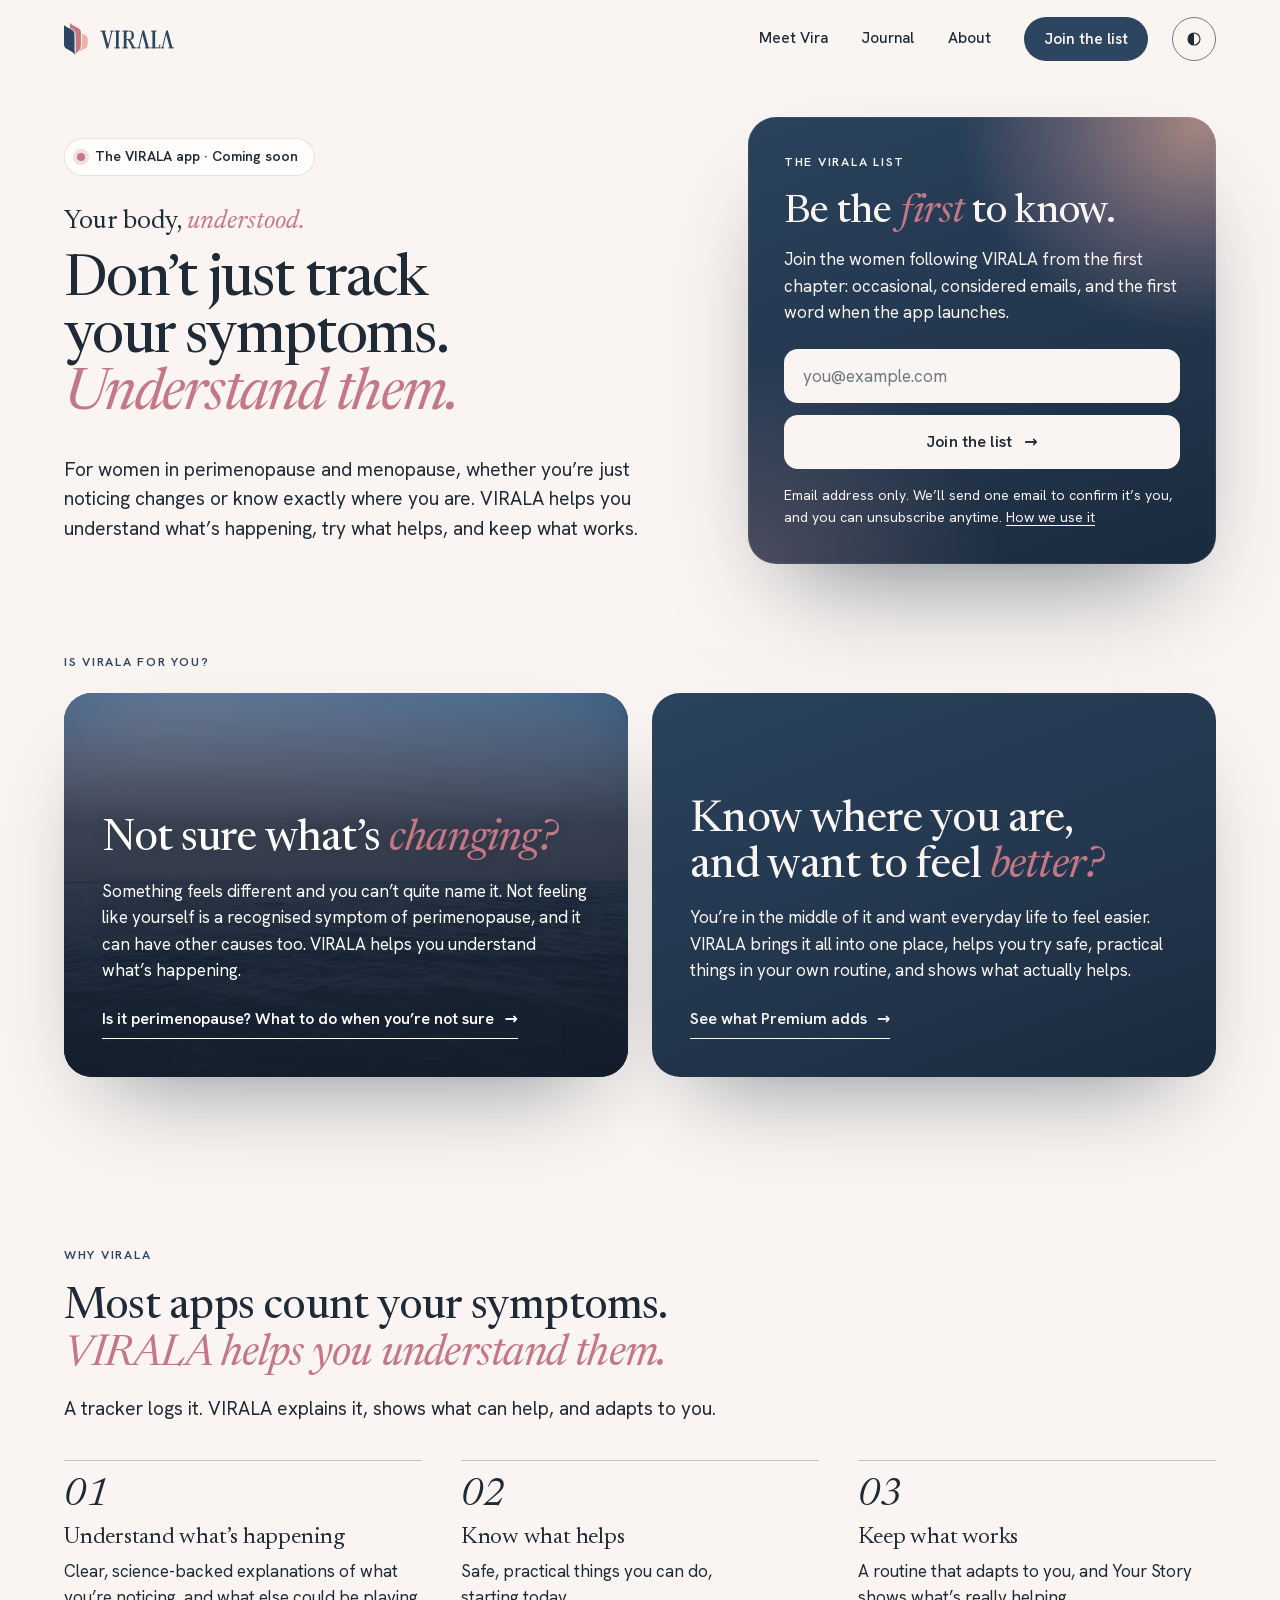
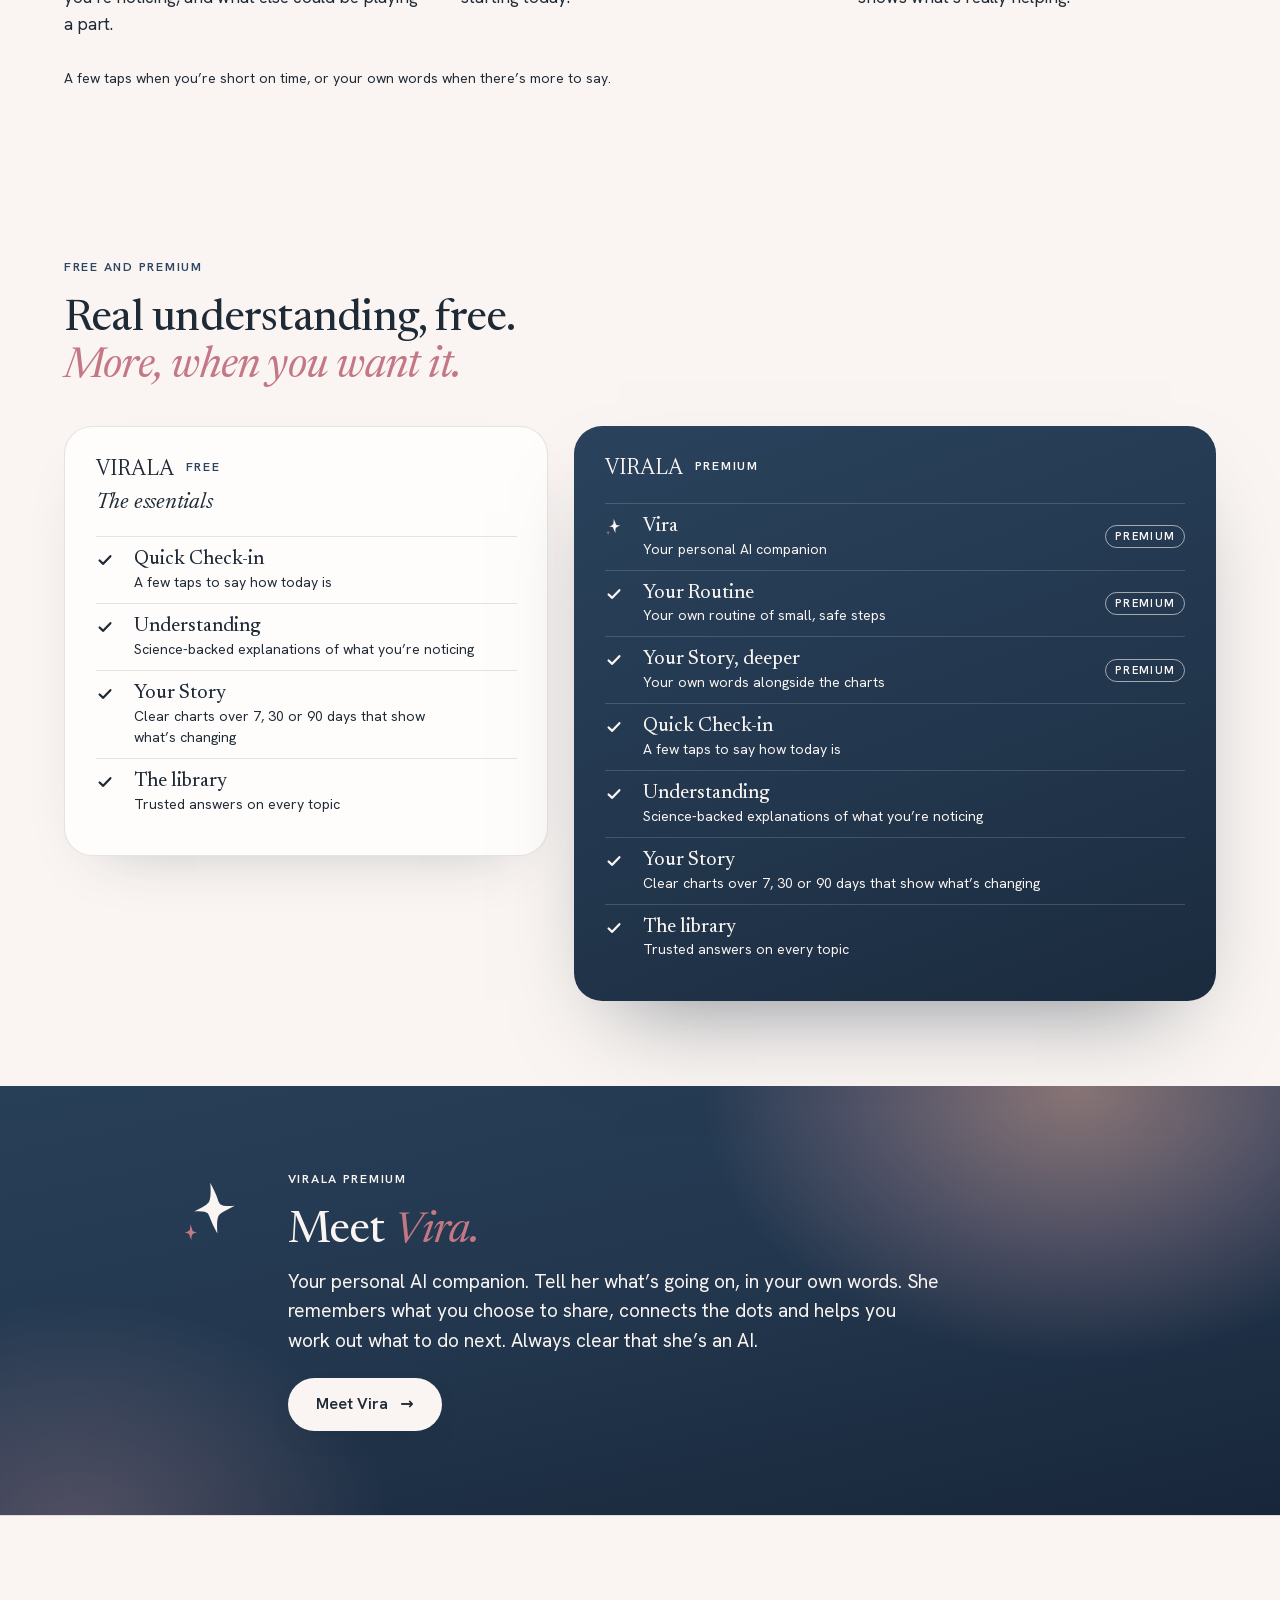
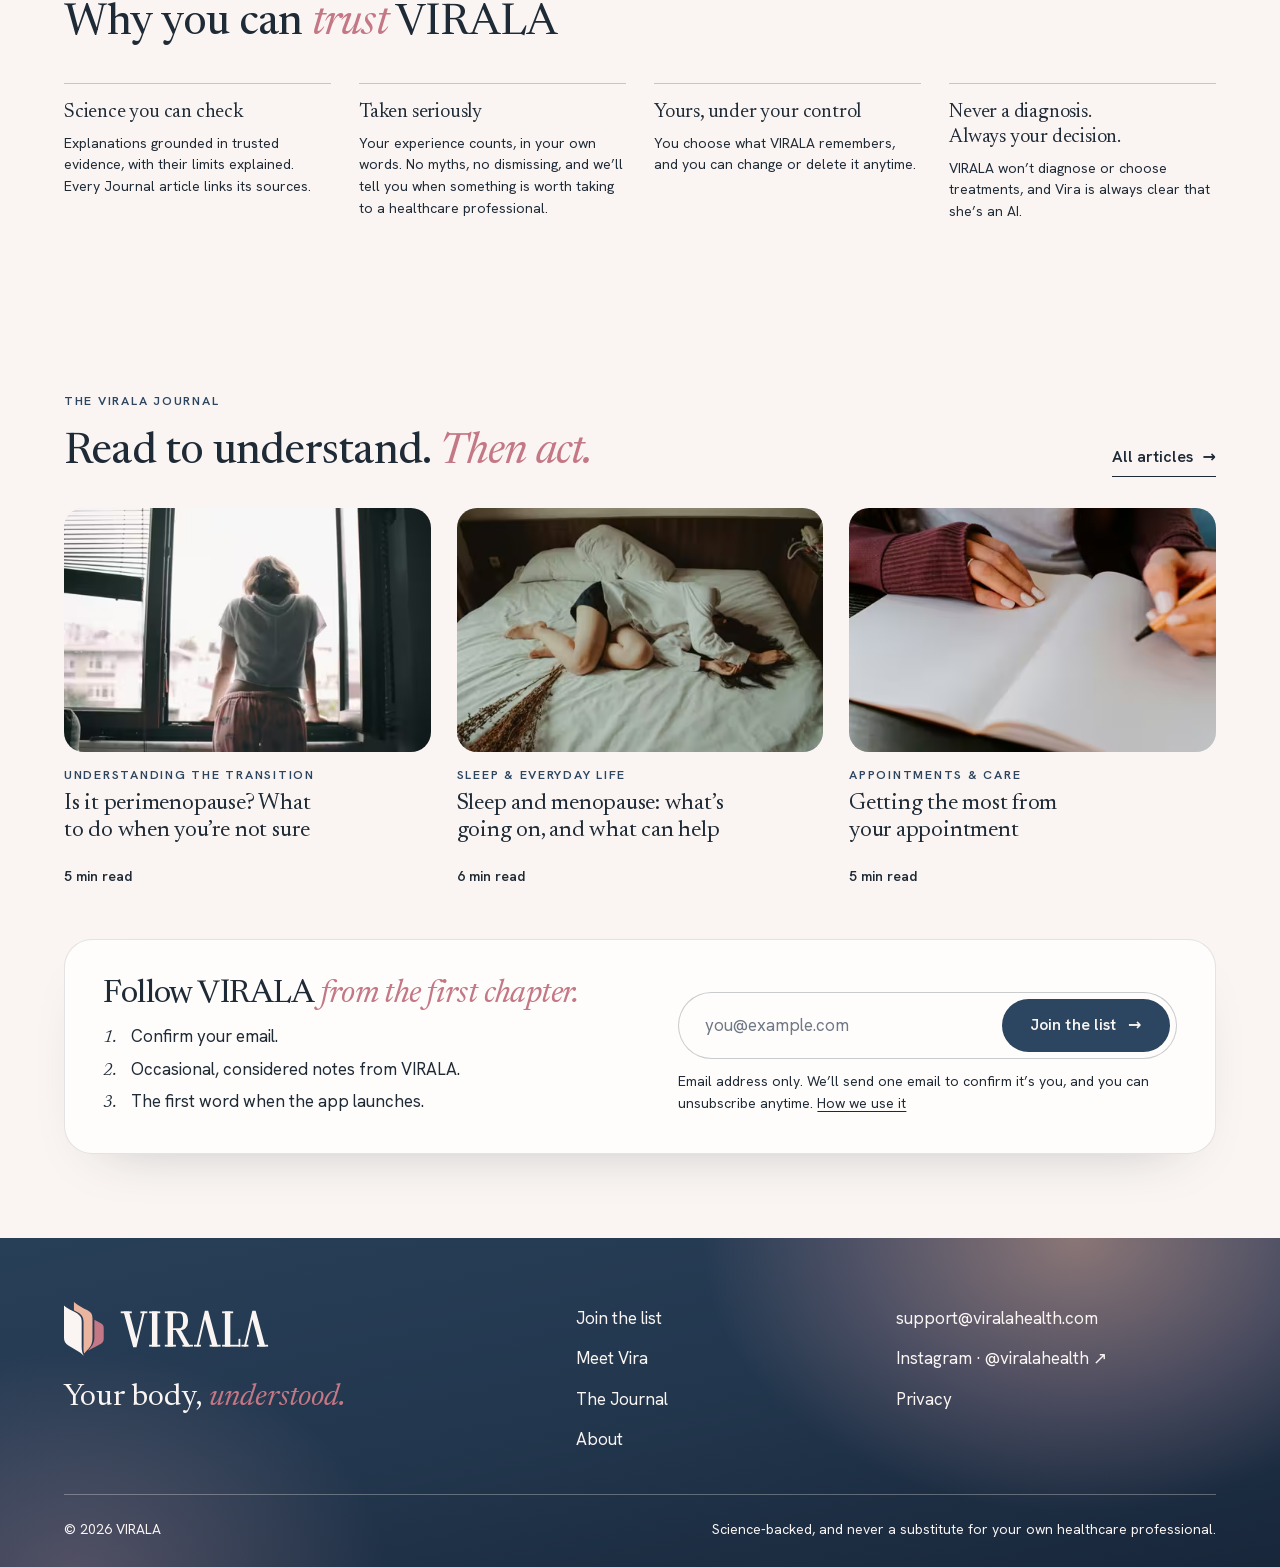
==== commit 9b5f2d9e: "Website: the four questions (not deployed; branch only) Who is it for (hero lede, two paths), why VI" ====
--- a/index.html
+++ b/index.html
@@ -7,7 +7,7 @@
 <meta property="og:type" content="website"><meta property="og:site_name" content="VIRALA"><meta property="og:locale" content="en_GB"><meta property="og:title" content="VIRALA — Your body, understood."><meta property="og:description" content="Don’t just track your symptoms. Understand them. VIRALA is the science-backed companion app for perimenopause and menopause: understand what’s happening, know what helps, and build a routine that adapts to you."><meta property="og:url" content="https://viralahealth.com/"><meta property="og:image" content="https://viralahealth.com/assets/social-card.jpg"><meta property="og:image:type" content="image/jpeg"><meta property="og:image:width" content="1200"><meta property="og:image:height" content="630"><meta property="og:image:alt" content="Don’t just track your symptoms. Understand them. VIRALA: your body, understood.">
 <meta name="twitter:card" content="summary_large_image"><meta name="twitter:title" content="VIRALA — Your body, understood."><meta name="twitter:description" content="Don’t just track your symptoms. Understand them. VIRALA is the science-backed companion app for perimenopause and menopause: understand what’s happening, know what helps, and build a routine that adapts to you."><meta name="twitter:image" content="https://viralahealth.com/assets/social-card.jpg"><meta name="twitter:image:alt" content="Don’t just track your symptoms. Understand them. VIRALA: your body, understood.">
 <link rel="preload" href="assets/newsreader.woff2" as="font" type="font/woff2" crossorigin><link rel="preload" href="assets/newsreader-italic.woff2" as="font" type="font/woff2" crossorigin><link rel="preload" href="assets/hanken-grotesk.woff2" as="font" type="font/woff2" crossorigin>
-<link rel="stylesheet" href="styles.css?v=4e95e566c9"><script src="app.js?v=5a6a2d3049" defer></script>
+<link rel="stylesheet" href="styles.css?v=6333d490ad"><script src="app.js?v=5a6a2d3049" defer></script>
 <script type="application/ld+json">{"@context": "https://schema.org", "@graph": [{"@type": "Organization", "@id": "https://viralahealth.com/#org", "name": "VIRALA", "url": "https://viralahealth.com/", "logo": "https://viralahealth.com/assets/icon-dusk-512.png", "sameAs": ["https://www.instagram.com/viralahealth/"]}, {"@type": "WebSite", "@id": "https://viralahealth.com/#website", "name": "VIRALA", "url": "https://viralahealth.com/", "inLanguage": "en-GB", "publisher": {"@id": "https://viralahealth.com/#org"}}, {"@type": "WebPage", "name": "VIRALA — Your body, understood.", "url": "https://viralahealth.com/", "description": "Don’t just track your symptoms. Understand them. VIRALA is the science-backed companion app for perimenopause and menopause: understand what’s happening, know what helps, and build a routine that adapts to you.", "inLanguage": "en-GB", "isPartOf": {"@id": "https://viralahealth.com/#website"}}]}</script></head>
 <body class="page-index"><a class="skip" href="#main">Skip to content</a>
 <header class="site-header"><div class="wrap header-inner">
@@ -19,7 +19,7 @@
 <p class="status-pill"><span class="pill-dot" aria-hidden="true"></span>The VIRALA app · Coming soon</p>
 <p class="brand-line">Your body, <em>understood.</em></p>
 <h1 id="hero-title">Don’t just track your symptoms. <em>Understand them.</em></h1>
-<p class="lede">VIRALA is the science-backed companion for perimenopause and menopause, from the very first changes, even when you’re not sure what stage you’re in. Check in your way, understand what’s happening, and know what helps, starting today.</p>
+<p class="lede">For women in perimenopause and menopause, whether you’re just noticing changes or know exactly where you are. VIRALA helps you understand what’s happening, try what helps, and keep what works.</p>
 </div>
 <aside class="join-card" id="join" aria-labelledby="join-title-top">
 <p class="eyebrow">The VIRALA list</p><h2 id="join-title-top">Be the <em>first</em> to know.</h2>
@@ -31,14 +31,21 @@
 <p class="signup-note" id="note-top">Email address only. We’ll send one email to confirm it’s you, and you can unsubscribe anytime. <a href="privacy.html#email">How we use it</a></p>
 </form></aside>
 </div></section>
-<section class="img-band band-sea not-yourself" aria-labelledby="not-yourself-title"><figure class="photo band-photo"><picture><source type="image/avif" srcset="assets/photos/sea-at-dusk-480.avif 480w, assets/photos/sea-at-dusk-720.avif 720w, assets/photos/sea-at-dusk-960.avif 960w, assets/photos/sea-at-dusk-1280.avif 1280w, assets/photos/sea-at-dusk-1536.avif 1536w" sizes="100vw"><img src="assets/photos/sea-at-dusk-1280.jpg" srcset="assets/photos/sea-at-dusk-480.jpg 480w, assets/photos/sea-at-dusk-720.jpg 720w, assets/photos/sea-at-dusk-1280.jpg 1280w" sizes="100vw" width="1280" height="825" alt="A calm sea under a powdery pink and blue evening sky." decoding="async" loading="eager" style="object-position:50% 42%"></picture></figure><div class="wrap"><div class="ny-focus reveal">
-<p class="eyebrow">For the changes that are hard to name</p><h2 id="not-yourself-title">Not feeling like <em>yourself?</em></h2>
-<p class="ny-line">Not feeling like yourself is a recognised symptom of perimenopause. They can have other causes too, so VIRALA looks at the whole picture.</p>
-<a class="text-link" href="when-youre-not-sure-its-perimenopause.html">Is it perimenopause? What to do when you’re not sure <span class="arrow" aria-hidden="true">→</span></a>
-</div></div></section>
-<section class="approach wrap" aria-labelledby="approach-title"><div class="sec-head reveal"><p class="eyebrow">Why VIRALA</p><h2 id="approach-title">Most apps count your symptoms. <em>VIRALA helps you understand them.</em></h2></div>
-<ol class="steps"><li class="step reveal"><span class="step-n" aria-hidden="true">01</span><h3>Tell it your way</h3><p>A few taps when you’re short on time, or your own words when there’s more to say.</p></li><li class="step reveal"><span class="step-n" aria-hidden="true">02</span><h3>Understand what’s happening</h3><p>Clear, science-backed explanations of what you’re noticing, and what else could be playing a part.</p></li><li class="step reveal"><span class="step-n" aria-hidden="true">03</span><h3>Know what helps</h3><p>Safe, practical things you can do, starting today, and a routine that adapts to what actually works for you.</p></li></ol></section>
-<section class="offer band" aria-labelledby="offer-title"><div class="wrap"><div class="sec-head reveal"><p class="eyebrow">Free and Premium</p><h2 id="offer-title">Real understanding, free. <em>More, when you want it.</em></h2></div>
+<section class="paths wrap" aria-labelledby="paths-title"><p class="eyebrow reveal" id="paths-title">Is VIRALA for you?</p><div class="path-grid">
+<article class="path path-sea reveal" aria-labelledby="path-unsure-title"><figure class="photo path-photo"><picture><source type="image/avif" srcset="assets/photos/sea-at-dusk-480.avif 480w, assets/photos/sea-at-dusk-720.avif 720w, assets/photos/sea-at-dusk-960.avif 960w, assets/photos/sea-at-dusk-1280.avif 1280w, assets/photos/sea-at-dusk-1536.avif 1536w" sizes="(min-width: 900px) 50vw, 100vw"><img src="assets/photos/sea-at-dusk-1280.jpg" srcset="assets/photos/sea-at-dusk-480.jpg 480w, assets/photos/sea-at-dusk-720.jpg 720w, assets/photos/sea-at-dusk-1280.jpg 1280w" sizes="(min-width: 900px) 50vw, 100vw" width="1280" height="825" alt="A calm sea under a powdery pink and blue evening sky." decoding="async" loading="eager" style="object-position:50% 42%"></picture></figure><div class="path-body">
+<h2 id="path-unsure-title">Not sure what’s <em>changing?</em></h2>
+<p>Something feels different and you can’t quite name it. Not feeling like yourself is a recognised symptom of perimenopause, and it can have other causes too. VIRALA helps you understand what’s happening.</p>
+<a class="text-link" href="when-youre-not-sure-its-perimenopause.html">Is it perimenopause? What to do when you’re not sure <span class="arrow" aria-hidden="true">→</span></a></div></article>
+<article class="path path-dusk reveal" aria-labelledby="path-know-title"><div class="path-body">
+<h2 id="path-know-title">Know where you are, and want to feel <em>better?</em></h2>
+<p>You’re in the middle of it and want everyday life to feel easier. VIRALA brings it all into one place, helps you try safe, practical things in your own routine, and shows what actually helps.</p>
+<a class="text-link" href="#free-premium">See what Premium adds <span class="arrow" aria-hidden="true">→</span></a></div></article>
+</div></section>
+<section class="approach wrap" aria-labelledby="approach-title"><div class="sec-head reveal"><p class="eyebrow">Why VIRALA</p><h2 id="approach-title">Most apps count your symptoms. <em>VIRALA helps you understand them.</em></h2>
+<p class="lede">A tracker logs it. VIRALA explains it, shows what can help, and adapts to you.</p></div>
+<ol class="steps"><li class="step reveal"><span class="step-n" aria-hidden="true">01</span><h3>Understand what’s happening</h3><p>Clear, science-backed explanations of what you’re noticing, and what else could be playing a part.</p></li><li class="step reveal"><span class="step-n" aria-hidden="true">02</span><h3>Know what helps</h3><p>Safe, practical things you can do, starting today.</p></li><li class="step reveal"><span class="step-n" aria-hidden="true">03</span><h3>Keep what works</h3><p>A routine that adapts to you, and Your Story shows what’s really helping.</p></li></ol>
+<p class="steps-note reveal">A few taps when you’re short on time, or your own words when there’s more to say.</p></section>
+<section class="offer band" id="free-premium" aria-labelledby="offer-title"><div class="wrap"><div class="sec-head reveal"><p class="eyebrow">Free and Premium</p><h2 id="offer-title">Real understanding, free. <em>More, when you want it.</em></h2></div>
 <div class="tiers">
 <div class="tier tier-free reveal"><p class="o-tier">VIRALA <span>Free</span></p><h3>The essentials</h3><ul><li class="shared"><svg class="ck" viewBox="0 0 16 16" aria-hidden="true" focusable="false"><path d="M3.2 8.4 6.4 11.4 12.8 4.6"/></svg><div><b>Quick Check-in</b><span>A few taps to say how today is</span></div></li><li class="shared"><svg class="ck" viewBox="0 0 16 16" aria-hidden="true" focusable="false"><path d="M3.2 8.4 6.4 11.4 12.8 4.6"/></svg><div><b>Understanding</b><span>Science-backed explanations of what you’re noticing</span></div></li><li class="shared"><svg class="ck" viewBox="0 0 16 16" aria-hidden="true" focusable="false"><path d="M3.2 8.4 6.4 11.4 12.8 4.6"/></svg><div><b>Your Story</b><span>Clear charts over 7, 30 or 90 days that show what’s changing</span></div></li><li class="shared"><svg class="ck" viewBox="0 0 16 16" aria-hidden="true" focusable="false"><path d="M3.2 8.4 6.4 11.4 12.8 4.6"/></svg><div><b>The library</b><span>Trusted answers on every topic</span></div></li></ul></div>
 <div class="tier tier-premium reveal"><p class="o-tier">VIRALA <span>Premium</span></p><ul><li class="own"><svg class="vs vs-item" viewBox="0 0 100 100" aria-hidden="true" focusable="false"><path class="vs1" d="M47.29 4.40 C59.45 27.28 59.70 33.86 60.82 34.62 C61.87 35.49 60.94 42.42 85.68 40.41 C67.26 50.19 64.14 51.70 63.38 52.82 C62.51 53.87 56.05 54.38 58.43 83.62 C46.86 61.86 46.30 56.14 45.18 55.38 C44.13 54.51 45.54 47.42 22.30 49.31 C39.60 40.12 41.86 38.30 42.62 37.18 C43.49 36.13 49.79 35.13 47.29 4.40 Z"/><path class="vs2" d="M16.09 69.03 C19.43 76.54 19.29 78.72 19.62 78.98 C19.93 79.27 19.45 81.39 26.98 81.30 C21.20 83.87 20.28 84.29 20.02 84.62 C19.73 84.93 17.73 84.95 17.84 93.97 C14.75 87.04 14.71 85.28 14.38 85.02 C14.07 84.73 14.67 82.58 7.52 82.66 C13.01 80.22 13.72 79.71 13.98 79.38 C14.27 79.07 16.20 78.81 16.09 69.03 Z"/></svg><div><b>Vira</b><span>Your personal AI companion</span></div><em class="ptag">Premium</em></li><li class="own"><svg class="ck" viewBox="0 0 16 16" aria-hidden="true" focusable="false"><path d="M3.2 8.4 6.4 11.4 12.8 4.6"/></svg><div><b>Your Routine</b><span>Your own routine of small, safe steps</span></div><em class="ptag">Premium</em></li><li class="own"><svg class="ck" viewBox="0 0 16 16" aria-hidden="true" focusable="false"><path d="M3.2 8.4 6.4 11.4 12.8 4.6"/></svg><div><b>Your Story, deeper</b><span>Your own words alongside the charts</span></div><em class="ptag">Premium</em></li><li class="shared"><svg class="ck" viewBox="0 0 16 16" aria-hidden="true" focusable="false"><path d="M3.2 8.4 6.4 11.4 12.8 4.6"/></svg><div><b>Quick Check-in</b><span>A few taps to say how today is</span></div></li><li class="shared"><svg class="ck" viewBox="0 0 16 16" aria-hidden="true" focusable="false"><path d="M3.2 8.4 6.4 11.4 12.8 4.6"/></svg><div><b>Understanding</b><span>Science-backed explanations of what you’re noticing</span></div></li><li class="shared"><svg class="ck" viewBox="0 0 16 16" aria-hidden="true" focusable="false"><path d="M3.2 8.4 6.4 11.4 12.8 4.6"/></svg><div><b>Your Story</b><span>Clear charts over 7, 30 or 90 days that show what’s changing</span></div></li><li class="shared"><svg class="ck" viewBox="0 0 16 16" aria-hidden="true" focusable="false"><path d="M3.2 8.4 6.4 11.4 12.8 4.6"/></svg><div><b>The library</b><span>Trusted answers on every topic</span></div></li></ul></div>
@@ -47,9 +54,8 @@
 <div><p class="eyebrow">VIRALA Premium</p><h2 id="meet-vira-title">Meet <em>Vira.</em></h2>
 <p>Your personal AI companion. Tell her what’s going on, in your own words. She remembers what you choose to share, connects the dots and helps you work out what to do next. Always clear that she’s an AI.</p>
 <a class="button" href="vira.html">Meet Vira <span class="arrow" aria-hidden="true">→</span></a></div></div></div></section>
-<section class="promise-calm band" aria-labelledby="promise-title"><div class="wrap promise-inner reveal">
-<p class="eyebrow">Our promise</p><h2 id="promise-title">Never a diagnosis.<br><em>Always your decision.</em></h2>
-<p>VIRALA won’t diagnose conditions or choose treatments. What you share stays yours: you choose what VIRALA remembers, and you can change or delete it anytime.</p></div></section>
+<section class="trust band" aria-labelledby="trust-title"><div class="wrap"><div class="sec-head reveal"><h2 id="trust-title">Why you can <em>trust</em> VIRALA</h2></div>
+<ul class="trust-grid"><li class="reveal"><h3>Science you can check</h3><p>Explanations grounded in trusted evidence, with their limits explained. Every Journal article links its sources.</p></li><li class="reveal"><h3>Taken seriously</h3><p>Your experience counts, in your own words. No myths, no dismissing, and we’ll tell you when something is worth taking to a healthcare professional.</p></li><li class="reveal"><h3>Yours, under your control</h3><p>You choose what VIRALA remembers, and you can change or delete it anytime.</p></li><li class="reveal"><h3>Never a diagnosis. Always your decision.</h3><p>VIRALA won’t diagnose or choose treatments, and Vira is always clear that she’s an AI.</p></li></ul></div></section>
 <section class="journal-mini wrap" aria-labelledby="journal-title"><div class="jm-head"><div><p class="eyebrow">The VIRALA Journal</p><h2 id="journal-title">Read to understand. <em>Then act.</em></h2></div><a class="text-link" href="journal.html">All articles <span class="arrow" aria-hidden="true">→</span></a></div>
 <ul class="post-grid"><li class="post-card reveal" data-cat="transition"><a href="when-youre-not-sure-its-perimenopause.html"><figure class="photo post-photo"><picture><source type="image/avif" srcset="assets/photos/open-window-480.avif 480w, assets/photos/open-window-720.avif 720w, assets/photos/open-window-960.avif 960w, assets/photos/open-window-1280.avif 1280w, assets/photos/open-window-1536.avif 1536w" sizes="(min-width: 1100px) 30vw, (min-width: 700px) 46vw, 92vw"><img src="assets/photos/open-window-1280.jpg" srcset="assets/photos/open-window-480.jpg 480w, assets/photos/open-window-720.jpg 720w, assets/photos/open-window-1280.jpg 1280w" sizes="(min-width: 1100px) 30vw, (min-width: 700px) 46vw, 92vw" width="1280" height="853" alt="A woman seen from behind, leaning on the sill of an open window in soft daylight." decoding="async" loading="lazy" style="object-position:55% 40%"></picture></figure>
 <p class="c-cat">Understanding the transition</p><h3 class="post-title">Is it perimenopause? What to do when you’re not sure</h3>
@@ -60,7 +66,7 @@
 <p class="post-meta">5 min read</p></a></li></ul></section>
 <section class="join-end" aria-labelledby="join-end-title"><div class="wrap join-end-inner reveal">
 <div><h2 id="join-end-title">Follow VIRALA <em>from the first chapter.</em></h2>
-<p>Occasional, considered emails, and the first word when the app launches.</p></div>
+<ol class="next-steps"><li>Confirm your email.</li><li>Occasional, considered notes from VIRALA.</li><li>The first word when the app launches.</li></ol></div>
 <form class="signup" action="https://app.kit.com/forms/10101242/subscriptions" method="post" accept-charset="UTF-8">
 <label class="signup-label" for="email-end">Your email address</label>
 <div class="signup-row"><input id="email-end" name="email_address" type="email" autocomplete="email" inputmode="email" autocapitalize="off" spellcheck="false" required placeholder="you@example.com" aria-describedby="note-end">
--- a/styles.css
+++ b/styles.css
@@ -67,7 +67,7 @@
 :root[data-theme="dark"] .tier-free,:root[data-theme="dark"] .vcard,:root[data-theme="dark"] .welcome-cards a,:root[data-theme="dark"] .join-end-inner,:root[data-theme="dark"] .brief,:root[data-theme="dark"] .refs{background:linear-gradient(180deg,#1C2633,#18202C);border-color:rgba(244,240,236,.09)}
 :root[data-theme="dark"] .site-header{background:color-mix(in srgb,var(--bg) 82%,transparent)}
 /* Dusk surfaces: porcelain text, peach italics, porcelain buttons with ink text, the light mark */
-.deep,.join-card,.tier-premium,.site-footer,.promise-band,.thanks-ig{
+.deep,.join-card,.tier-premium,.site-footer,.promise-band,.thanks-ig,.path{
   --text:var(--porcelain); --eyebrow:var(--porcelain); --italic:var(--rose); --accent:var(--porcelain); --marker:var(--porcelain);
   --line:rgba(250,245,242,.16); --line-strong:rgba(250,245,242,.3); --edge:rgba(250,245,242,.7);
   --btn:var(--porcelain); --btn-hover:#FFFFFF; --btn-text:var(--ink);
@@ -200,18 +200,6 @@
 .jc-form .button{width:100%;min-height:54px;border-radius:14px;box-shadow:none}
 .jc-form .signup-note{margin-top:4px}
 
-/* ---------- homepage: "Not feeling like yourself?" over the soft sea ---------- */
-.img-band{position:relative;overflow:hidden;isolation:isolate;padding-block:clamp(56px,6.6vw,96px);background:var(--dusk);
-  --text:#FFFFFF;--eyebrow:#FFFFFF;--italic:var(--rose);--line:rgba(255,255,255,.4);color:#FFFFFF}
-.img-band .band-photo{position:absolute;inset:0;z-index:-2;margin:0;border-radius:0;background:none}
-.img-band .band-photo img{filter:saturate(.85) contrast(.95)}
-.img-band::before{content:"";position:absolute;inset:0;z-index:-1;background:radial-gradient(1100px 620px at 50% 50%,rgba(22,35,52,.9),rgba(24,38,58,.66) 62%,rgba(27,43,62,.34)),linear-gradient(180deg,rgba(40,63,88,.34),rgba(24,38,58,.6))}
-:root[data-theme="dark"] .img-band::before{background:radial-gradient(980px 560px at 50% 52%,rgba(19,29,41,.86),rgba(19,29,41,.62) 66%,rgba(19,29,41,.44)),linear-gradient(180deg,rgba(19,29,41,.3),rgba(19,29,41,.55))}
-.img-band h2{text-shadow:0 2px 24px rgba(19,29,41,.35)}
-.img-band .ny-line{text-shadow:0 1px 14px rgba(19,29,41,.35)}
-.ny-focus{max-width:860px;margin-inline:auto;text-align:center;display:grid;justify-items:center}
-.ny-focus h2{font-size:clamp(2.5rem,1.4rem + 3.6vw,4.375rem);line-height:1;letter-spacing:-.025em;margin-bottom:clamp(16px,1.8vw,24px)} /* the one exception to the H2 cap */
-.ny-line{font-size:var(--fs-lede);line-height:1.55;max-width:32em;margin-bottom:clamp(18px,2vw,24px)}
 
 /* ---------- homepage: Why VIRALA ---------- */
 .approach{padding-block:var(--section)}
@@ -456,7 +444,7 @@
   .feature-post a{grid-template-columns:minmax(0,1fr)}
   .welcome-cards{grid-template-columns:minmax(0,1fr)}
   .mv{grid-template-columns:minmax(0,1fr)}
-  .ny-focus,.promise-inner{text-align:left;justify-items:start}
+  .promise-inner{text-align:left;justify-items:start}
   .footer-top{grid-template-columns:repeat(2,minmax(0,1fr))}
   .footer-brand{grid-column:1/-1}
   .article-photo{aspect-ratio:4/3;border-radius:22px}
@@ -490,11 +478,10 @@
 :root[data-theme="dark"]{--fade:clamp(40px,5vw,72px);--spill:clamp(36px,4.5vw,72px)}
 :root[data-theme="dark"] .deep,:root[data-theme="dark"] .promise-band,:root[data-theme="dark"] .site-footer{position:relative;isolation:isolate}
 :root[data-theme="dark"] .deep>*,:root[data-theme="dark"] .promise-band>*,:root[data-theme="dark"] .site-footer>*{position:relative;z-index:2}
-:root[data-theme="dark"] .deep::before,:root[data-theme="dark"] .promise-band::before,:root[data-theme="dark"] .img-band::after{content:"";position:absolute;inset:0;pointer-events:none;
+:root[data-theme="dark"] .deep::before,:root[data-theme="dark"] .promise-band::before{content:"";position:absolute;inset:0;pointer-events:none;
   background:linear-gradient(180deg,var(--bg) 0%,color-mix(in srgb,var(--bg) 62%,transparent) 32%,color-mix(in srgb,var(--bg) 22%,transparent) 66%,transparent 100%) top/100% var(--fade) no-repeat,
              linear-gradient(0deg,var(--bg) 0%,color-mix(in srgb,var(--bg) 62%,transparent) 32%,color-mix(in srgb,var(--bg) 22%,transparent) 66%,transparent 100%) bottom/100% var(--fade) no-repeat}
 :root[data-theme="dark"] .deep::before,:root[data-theme="dark"] .promise-band::before{z-index:0}
-:root[data-theme="dark"] .img-band::after{z-index:-1}
 :root[data-theme="dark"] .site-footer::before{content:"";position:absolute;inset:0;z-index:0;pointer-events:none;
   background:linear-gradient(180deg,var(--bg) 0%,color-mix(in srgb,var(--bg) 62%,transparent) 32%,color-mix(in srgb,var(--bg) 22%,transparent) 66%,transparent 100%) top/100% var(--fade) no-repeat}
 :root[data-theme="dark"] .deep.glow::after,:root[data-theme="dark"] .site-footer::after{content:"";position:absolute;left:0;right:0;top:calc(-1 * var(--spill));height:calc(var(--spill) * 3);z-index:1;pointer-events:none;
@@ -504,4 +491,39 @@
 :root[data-theme="dark"] body:has(main>.promise-band:last-child) .site-footer::before{display:none}
 :root[data-theme="dark"] body:has(main>.promise-band:last-child) .site-footer{background:radial-gradient(560px 240px at 84% 62%,rgba(240,178,156,.38),rgba(232,166,177,.15) 44%,transparent 72%),radial-gradient(460px 340px at 6% 104%,rgba(232,166,177,.24),transparent 68%),linear-gradient(180deg,#283F58 0%,#22364D 50%,#18263A 100%)}
 /* dark mode only (28 Oct): the rose accent a touch lighter (same hue) so it glows on the dark ground as clearly as in light mode */
-:root[data-theme="dark"],:root[data-theme="dark"] :is(.deep,.join-card,.tier-premium,.site-footer,.promise-band,.thanks-ig,.img-band){--italic:#D6919C}
+:root[data-theme="dark"],:root[data-theme="dark"] :is(.deep,.join-card,.tier-premium,.site-footer,.promise-band,.thanks-ig,.path){--italic:#D6919C}
+/* ---------- the four questions (28 Oct) ---------- */
+/* Is VIRALA for you? Two equal paths: the sea (not sure yet) and Dusk (knows where she is) */
+.paths{padding-block:clamp(8px,1.4vw,20px) var(--section)}
+.paths>.eyebrow{margin-bottom:clamp(14px,1.8vw,22px)}
+.path-grid{display:grid;grid-template-columns:repeat(2,minmax(0,1fr));gap:clamp(14px,1.8vw,24px)}
+.path{position:relative;overflow:hidden;isolation:isolate;display:flex;align-items:flex-end;min-height:clamp(340px,30vw,440px);border-radius:28px;box-shadow:var(--shadow-deep)}
+.path-body{padding:clamp(26px,3vw,44px);display:grid;gap:14px;justify-items:start}
+.path h2{font-size:clamp(2rem,1.45rem + 1.6vw,3rem);line-height:1.04;letter-spacing:-.02em;max-width:13em}
+.path p{max-width:34em}
+.path .text-link{margin-top:4px}
+.path-sea{--text:#FFFFFF;--eyebrow:#FFFFFF;color:#FFFFFF;background:#1B2B3E} /* the colour under the photo: still AA if the photo fails to load */
+.path-sea .path-photo{position:absolute;inset:0;z-index:-2;margin:0;border-radius:0;background:none}
+.path-sea .path-photo img{filter:saturate(.85) contrast(.95)}
+.path-sea::before{content:"";position:absolute;inset:0;z-index:-1;background:linear-gradient(180deg,rgba(24,38,58,.4) 0%,rgba(22,35,52,.82) 34%,rgba(18,29,44,.94) 100%)}
+.path-sea h2,.path-sea p{text-shadow:0 1px 14px rgba(19,29,41,.35)}
+.path-dusk{background:var(--card-plain)}
+/* Why VIRALA: the contrast line and the small closing line */
+.approach .sec-head .lede{margin-top:16px}
+.steps-note{margin-top:clamp(20px,2.4vw,32px);font-size:var(--fs-small)}
+/* Why you can trust VIRALA: four compact points */
+.trust-grid{list-style:none;padding:0;margin:0;display:grid;grid-template-columns:repeat(4,minmax(0,1fr));gap:clamp(16px,2.2vw,32px)}
+.trust-grid li{padding-top:16px;border-top:1px solid var(--line-strong)}
+.trust-grid h3{font-size:var(--fs-h4);line-height:1.25;margin-bottom:8px}
+.trust-grid p{font-size:var(--fs-small);line-height:1.55}
+.trust{border-top:1px solid var(--line)}
+/* the final signup: what happens next */
+.next-steps{list-style:none;counter-reset:n;padding:0;margin:8px 0 0;display:grid;gap:6px}
+.next-steps li{counter-increment:n;display:grid;grid-template-columns:1.6em minmax(0,1fr);align-items:baseline}
+.next-steps li::before{content:counter(n) ".";font:italic 400 1.1rem/1 var(--serif);color:var(--text)}
+/* Meet Vira: who she is for */
+.vi-for{font-family:var(--serif);font-style:italic;font-size:clamp(1.125rem,1.06rem + .25vw,1.3rem);line-height:1.45;max-width:30em;margin:-6px 0 clamp(18px,2vw,26px)}
+.page-next{margin-top:1.6em}
+@media (max-width:1100px){.trust-grid{grid-template-columns:repeat(2,minmax(0,1fr))}}
+@media (max-width:900px){.path-grid{grid-template-columns:minmax(0,1fr)}.path{min-height:auto}.path-sea .path-body{padding-top:clamp(140px,40vw,200px)}}
+@media (max-width:600px){.trust-grid{grid-template-columns:minmax(0,1fr)}}
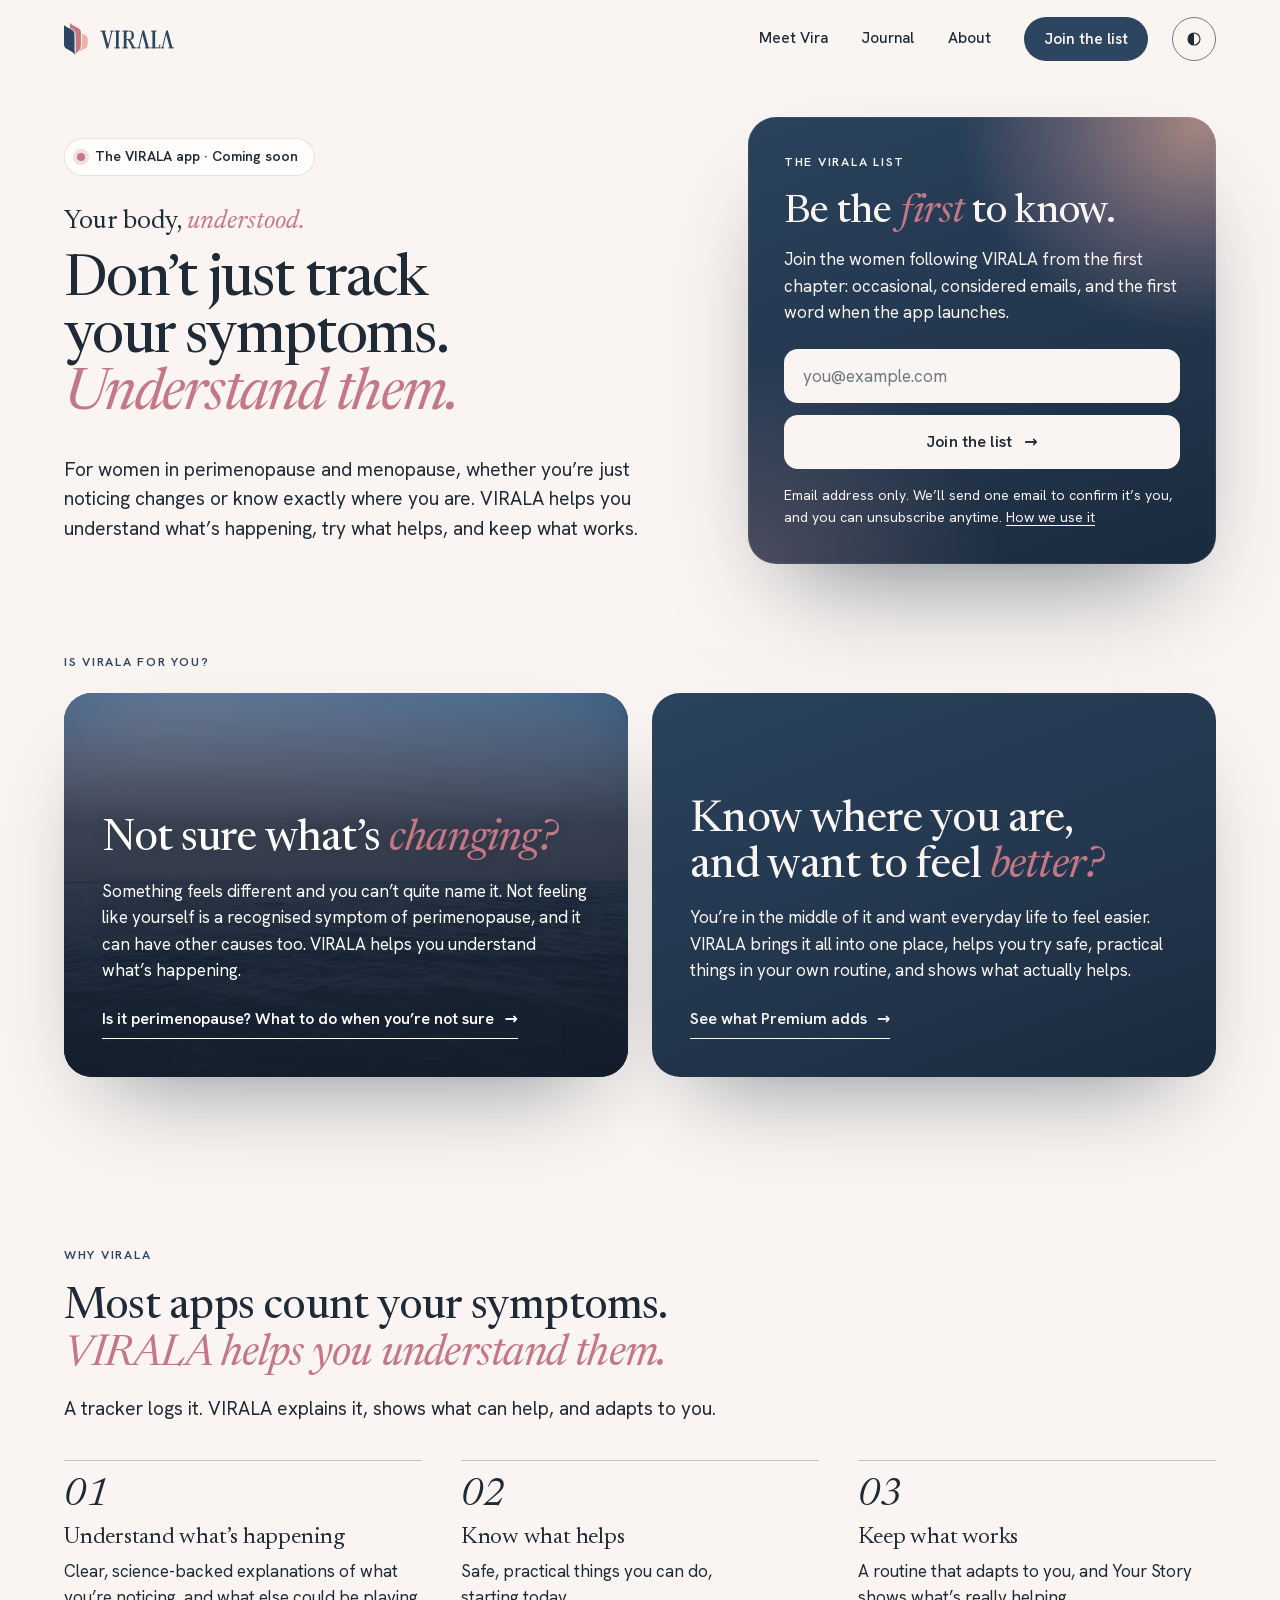
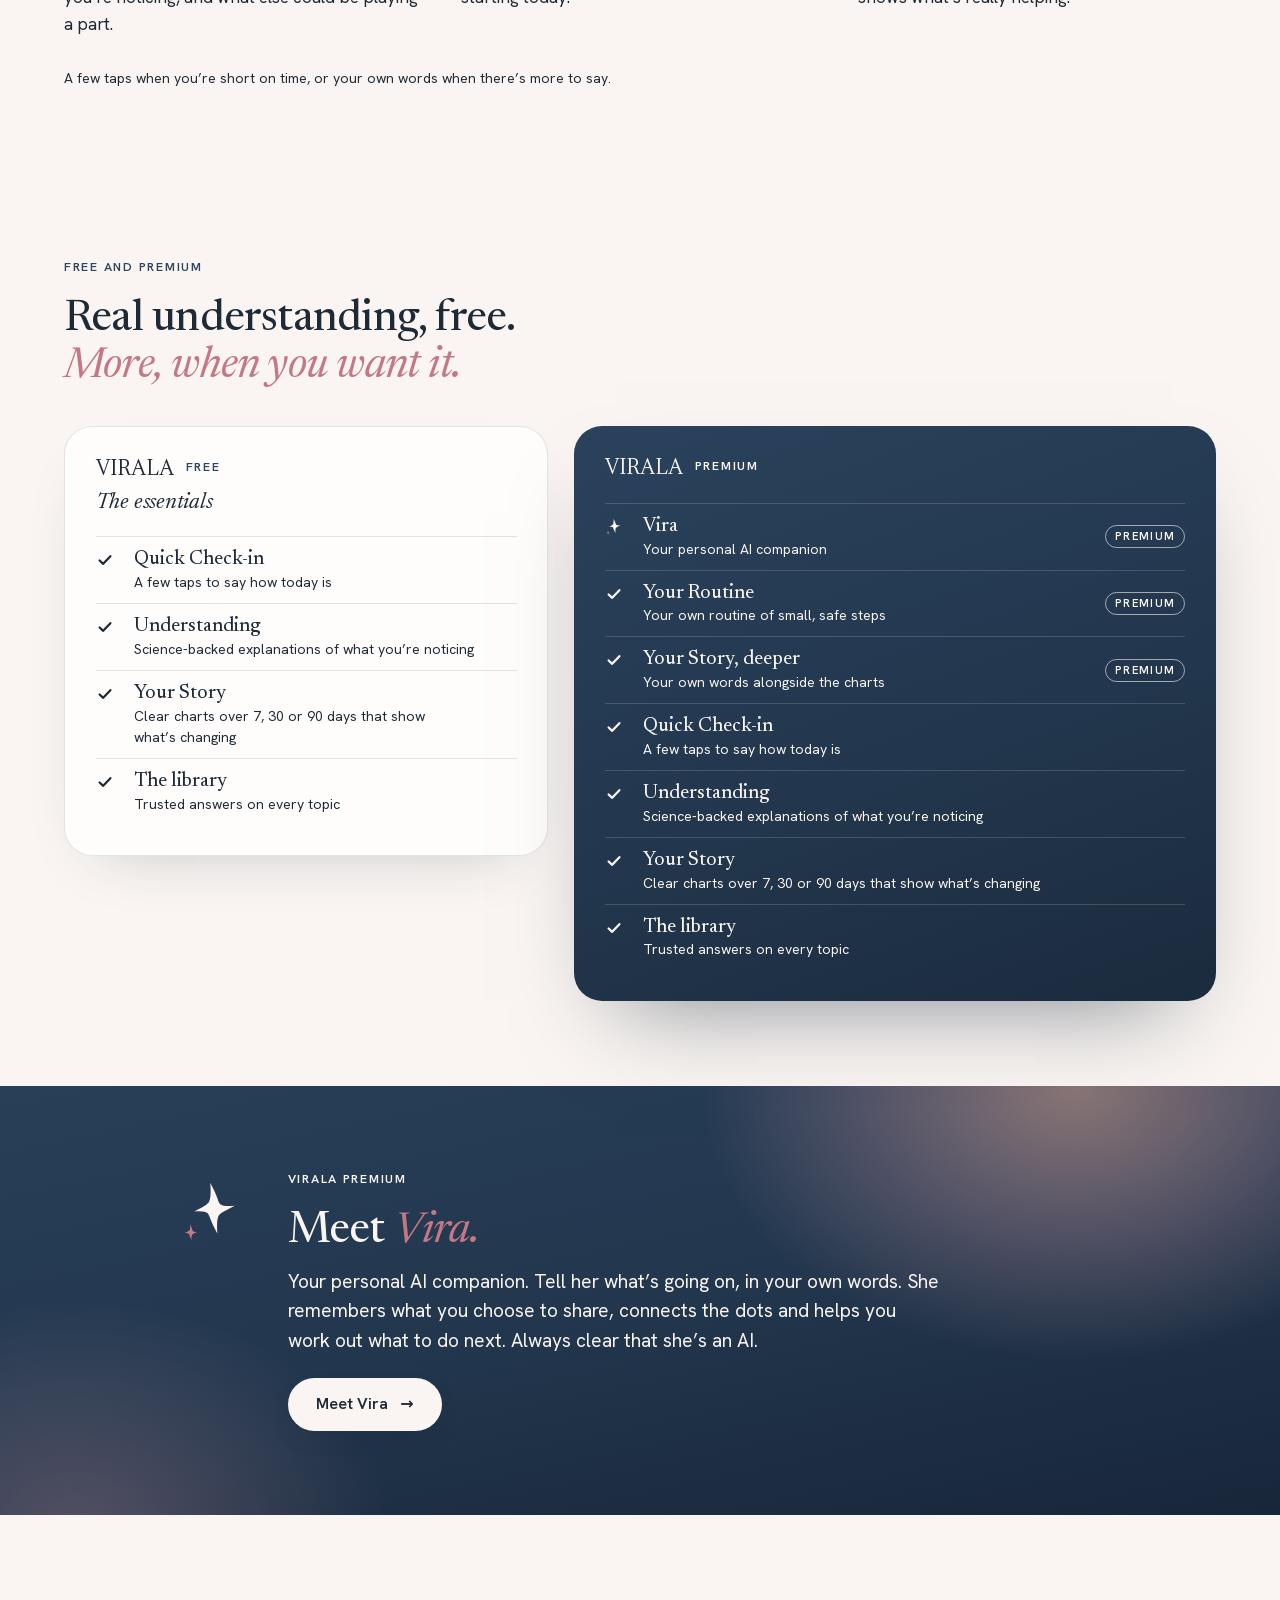
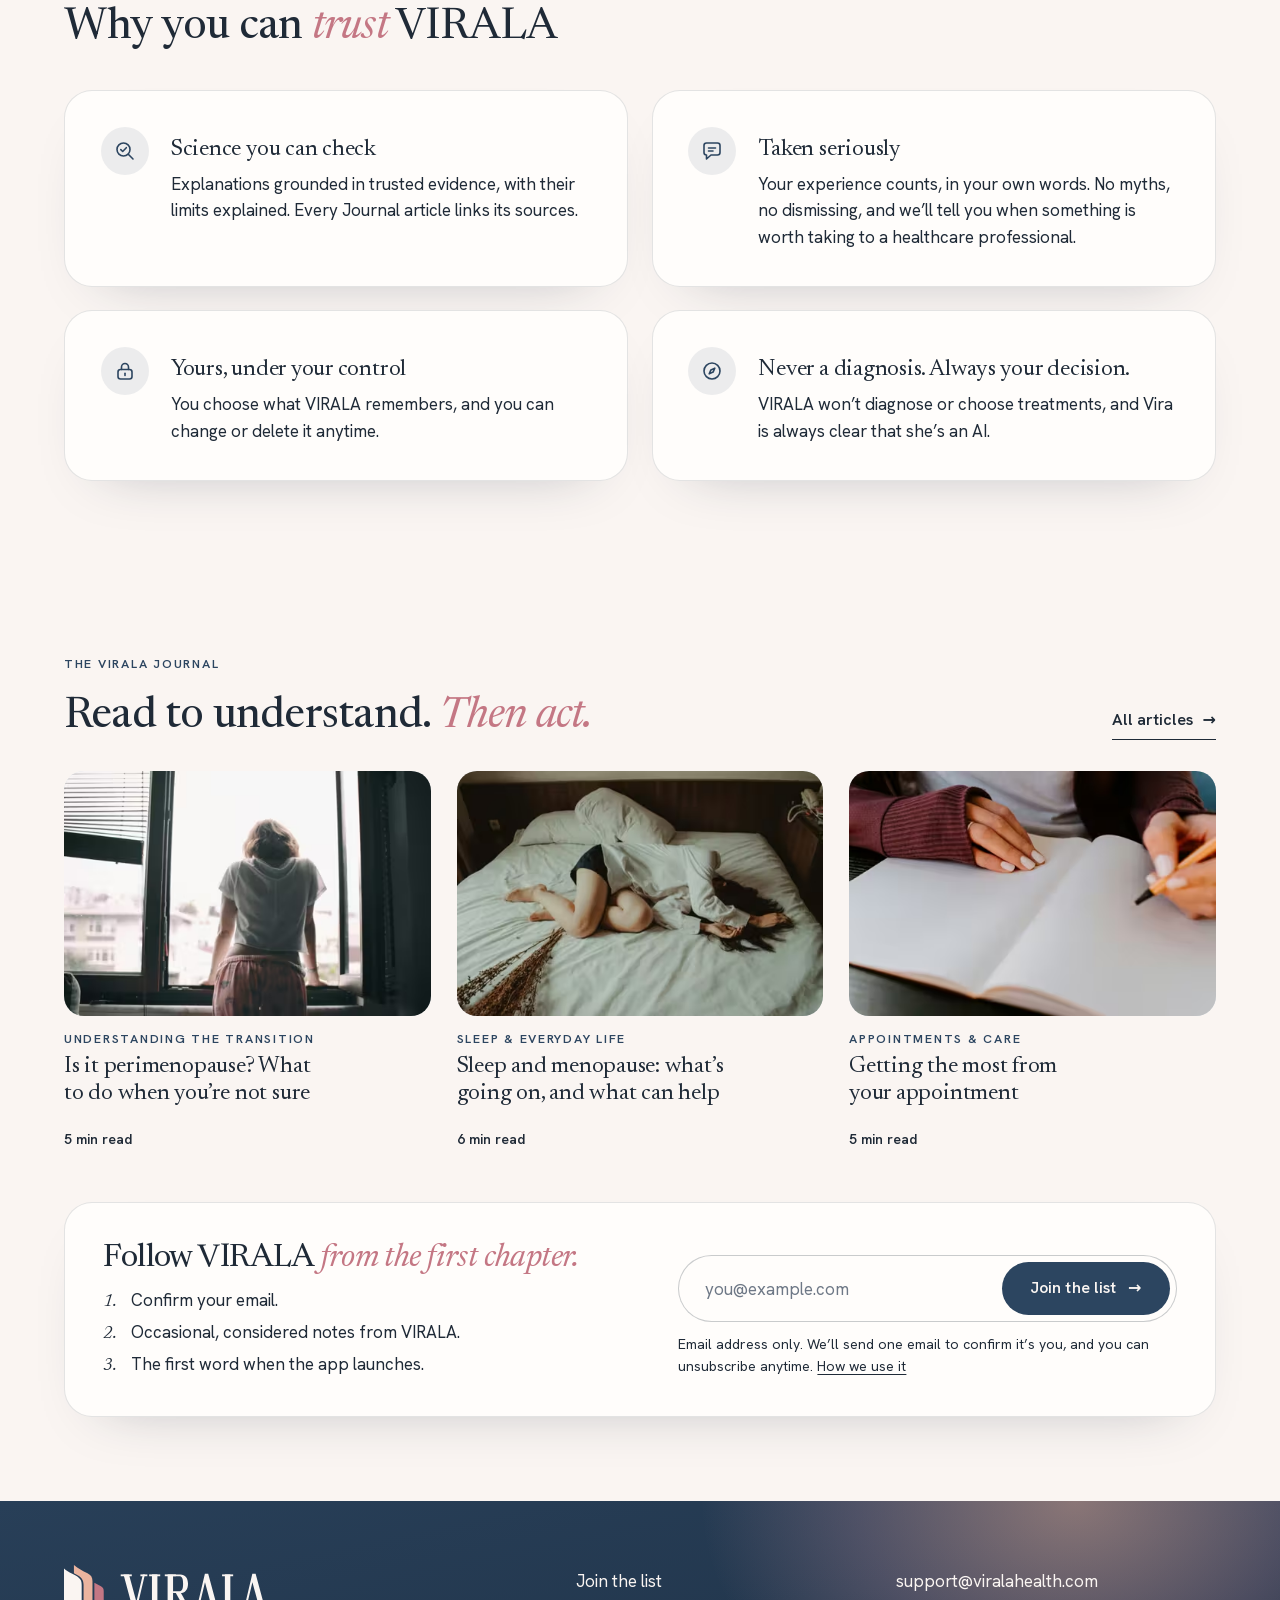
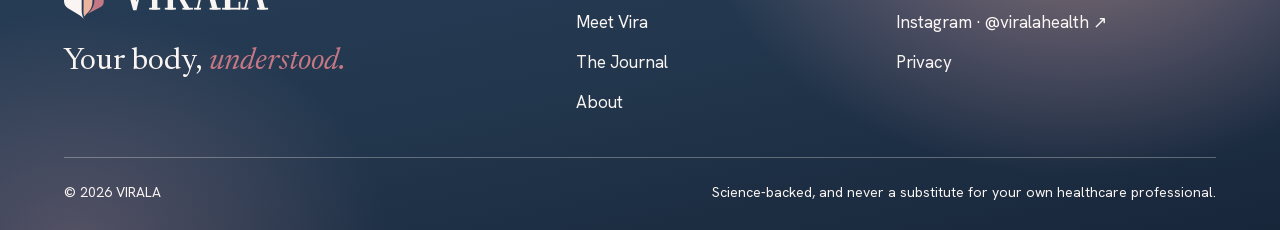
==== commit da0ce159: "Website: stronger trust section (not deployed) Four roomy cards in a 2 x 2 grid with larger titles a" ====
--- a/index.html
+++ b/index.html
@@ -7,7 +7,7 @@
 <meta property="og:type" content="website"><meta property="og:site_name" content="VIRALA"><meta property="og:locale" content="en_GB"><meta property="og:title" content="VIRALA — Your body, understood."><meta property="og:description" content="Don’t just track your symptoms. Understand them. VIRALA is the science-backed companion app for perimenopause and menopause: understand what’s happening, know what helps, and build a routine that adapts to you."><meta property="og:url" content="https://viralahealth.com/"><meta property="og:image" content="https://viralahealth.com/assets/social-card.jpg"><meta property="og:image:type" content="image/jpeg"><meta property="og:image:width" content="1200"><meta property="og:image:height" content="630"><meta property="og:image:alt" content="Don’t just track your symptoms. Understand them. VIRALA: your body, understood.">
 <meta name="twitter:card" content="summary_large_image"><meta name="twitter:title" content="VIRALA — Your body, understood."><meta name="twitter:description" content="Don’t just track your symptoms. Understand them. VIRALA is the science-backed companion app for perimenopause and menopause: understand what’s happening, know what helps, and build a routine that adapts to you."><meta name="twitter:image" content="https://viralahealth.com/assets/social-card.jpg"><meta name="twitter:image:alt" content="Don’t just track your symptoms. Understand them. VIRALA: your body, understood.">
 <link rel="preload" href="assets/newsreader.woff2" as="font" type="font/woff2" crossorigin><link rel="preload" href="assets/newsreader-italic.woff2" as="font" type="font/woff2" crossorigin><link rel="preload" href="assets/hanken-grotesk.woff2" as="font" type="font/woff2" crossorigin>
-<link rel="stylesheet" href="styles.css?v=6333d490ad"><script src="app.js?v=5a6a2d3049" defer></script>
+<link rel="stylesheet" href="styles.css?v=c3653a5407"><script src="app.js?v=5a6a2d3049" defer></script>
 <script type="application/ld+json">{"@context": "https://schema.org", "@graph": [{"@type": "Organization", "@id": "https://viralahealth.com/#org", "name": "VIRALA", "url": "https://viralahealth.com/", "logo": "https://viralahealth.com/assets/icon-dusk-512.png", "sameAs": ["https://www.instagram.com/viralahealth/"]}, {"@type": "WebSite", "@id": "https://viralahealth.com/#website", "name": "VIRALA", "url": "https://viralahealth.com/", "inLanguage": "en-GB", "publisher": {"@id": "https://viralahealth.com/#org"}}, {"@type": "WebPage", "name": "VIRALA — Your body, understood.", "url": "https://viralahealth.com/", "description": "Don’t just track your symptoms. Understand them. VIRALA is the science-backed companion app for perimenopause and menopause: understand what’s happening, know what helps, and build a routine that adapts to you.", "inLanguage": "en-GB", "isPartOf": {"@id": "https://viralahealth.com/#website"}}]}</script></head>
 <body class="page-index"><a class="skip" href="#main">Skip to content</a>
 <header class="site-header"><div class="wrap header-inner">
@@ -55,7 +55,7 @@
 <p>Your personal AI companion. Tell her what’s going on, in your own words. She remembers what you choose to share, connects the dots and helps you work out what to do next. Always clear that she’s an AI.</p>
 <a class="button" href="vira.html">Meet Vira <span class="arrow" aria-hidden="true">→</span></a></div></div></div></section>
 <section class="trust band" aria-labelledby="trust-title"><div class="wrap"><div class="sec-head reveal"><h2 id="trust-title">Why you can <em>trust</em> VIRALA</h2></div>
-<ul class="trust-grid"><li class="reveal"><h3>Science you can check</h3><p>Explanations grounded in trusted evidence, with their limits explained. Every Journal article links its sources.</p></li><li class="reveal"><h3>Taken seriously</h3><p>Your experience counts, in your own words. No myths, no dismissing, and we’ll tell you when something is worth taking to a healthcare professional.</p></li><li class="reveal"><h3>Yours, under your control</h3><p>You choose what VIRALA remembers, and you can change or delete it anytime.</p></li><li class="reveal"><h3>Never a diagnosis. Always your decision.</h3><p>VIRALA won’t diagnose or choose treatments, and Vira is always clear that she’s an AI.</p></li></ul></div></section>
+<ul class="trust-grid"><li class="reveal"><span class="trust-icon" aria-hidden="true"><svg viewBox="0 0 24 24" focusable="false"><circle cx="10.5" cy="10.5" r="6.5"/><path d="M15.3 15.3 20 20"/><path d="M7.8 10.6l1.9 1.9 3.6-3.8"/></svg></span><h3>Science you can check</h3><p>Explanations grounded in trusted evidence, with their limits explained. Every Journal article links its sources.</p></li><li class="reveal"><span class="trust-icon" aria-hidden="true"><svg viewBox="0 0 24 24" focusable="false"><path d="M4 6.5A2.5 2.5 0 0 1 6.5 4h11A2.5 2.5 0 0 1 20 6.5v7a2.5 2.5 0 0 1-2.5 2.5H11l-4.5 4v-4h0A2.5 2.5 0 0 1 4 13.5Z"/><path d="M8.5 9h7M8.5 12h4.5"/></svg></span><h3>Taken seriously</h3><p>Your experience counts, in your own words. No myths, no dismissing, and we’ll tell you when something is worth taking to a healthcare professional.</p></li><li class="reveal"><span class="trust-icon" aria-hidden="true"><svg viewBox="0 0 24 24" focusable="false"><rect x="5" y="10.5" width="14" height="9.5" rx="2.5"/><path d="M8.5 10.5V8a3.5 3.5 0 0 1 7 0v2.5"/><path d="M12 14.2v2.3"/></svg></span><h3>Yours, under your control</h3><p>You choose what VIRALA remembers, and you can change or delete it anytime.</p></li><li class="reveal"><span class="trust-icon" aria-hidden="true"><svg viewBox="0 0 24 24" focusable="false"><circle cx="12" cy="12" r="8"/><path d="M14.8 9.2 13.1 13.1 9.2 14.8 10.9 10.9Z"/></svg></span><h3>Never a diagnosis. Always your decision.</h3><p>VIRALA won’t diagnose or choose treatments, and Vira is always clear that she’s an AI.</p></li></ul></div></section>
 <section class="journal-mini wrap" aria-labelledby="journal-title"><div class="jm-head"><div><p class="eyebrow">The VIRALA Journal</p><h2 id="journal-title">Read to understand. <em>Then act.</em></h2></div><a class="text-link" href="journal.html">All articles <span class="arrow" aria-hidden="true">→</span></a></div>
 <ul class="post-grid"><li class="post-card reveal" data-cat="transition"><a href="when-youre-not-sure-its-perimenopause.html"><figure class="photo post-photo"><picture><source type="image/avif" srcset="assets/photos/open-window-480.avif 480w, assets/photos/open-window-720.avif 720w, assets/photos/open-window-960.avif 960w, assets/photos/open-window-1280.avif 1280w, assets/photos/open-window-1536.avif 1536w" sizes="(min-width: 1100px) 30vw, (min-width: 700px) 46vw, 92vw"><img src="assets/photos/open-window-1280.jpg" srcset="assets/photos/open-window-480.jpg 480w, assets/photos/open-window-720.jpg 720w, assets/photos/open-window-1280.jpg 1280w" sizes="(min-width: 1100px) 30vw, (min-width: 700px) 46vw, 92vw" width="1280" height="853" alt="A woman seen from behind, leaning on the sill of an open window in soft daylight." decoding="async" loading="lazy" style="object-position:55% 40%"></picture></figure>
 <p class="c-cat">Understanding the transition</p><h3 class="post-title">Is it perimenopause? What to do when you’re not sure</h3>
--- a/styles.css
+++ b/styles.css
@@ -511,12 +511,16 @@
 /* Why VIRALA: the contrast line and the small closing line */
 .approach .sec-head .lede{margin-top:16px}
 .steps-note{margin-top:clamp(20px,2.4vw,32px);font-size:var(--fs-small)}
-/* Why you can trust VIRALA: four compact points */
-.trust-grid{list-style:none;padding:0;margin:0;display:grid;grid-template-columns:repeat(4,minmax(0,1fr));gap:clamp(16px,2.2vw,32px)}
-.trust-grid li{padding-top:16px;border-top:1px solid var(--line-strong)}
-.trust-grid h3{font-size:var(--fs-h4);line-height:1.25;margin-bottom:8px}
-.trust-grid p{font-size:var(--fs-small);line-height:1.55}
-.trust{border-top:1px solid var(--line)}
+/* Why you can trust VIRALA: the most important answer, so it gets its own focus: four roomy cards, 2 x 2 */
+.trust{padding-block:clamp(64px,7vw,104px)}
+.trust .sec-head{margin-bottom:clamp(24px,3vw,40px)}
+.trust-grid{list-style:none;padding:0;margin:0;display:grid;grid-template-columns:repeat(2,minmax(0,1fr));gap:clamp(14px,1.8vw,24px)}
+.trust-grid li{display:grid;grid-template-columns:auto minmax(0,1fr);column-gap:clamp(16px,1.8vw,22px);align-content:start;padding:clamp(24px,2.8vw,40px);border-radius:28px;background:var(--surface);border:1px solid var(--line);box-shadow:var(--shadow-soft)}
+.trust-icon{grid-row:span 2;display:grid;place-items:center;width:48px;height:48px;border-radius:50%;background:color-mix(in srgb,var(--eyebrow) 9%,transparent)}
+.trust-icon svg{width:24px;height:24px;fill:none;stroke:var(--eyebrow);stroke-width:1.6;stroke-linecap:round;stroke-linejoin:round}
+.trust-grid h3{font-size:var(--fs-h3);line-height:1.16;margin:10px 0 8px}
+.trust-grid p{max-width:30em}
+:root[data-theme="dark"] .trust-grid li{background:linear-gradient(180deg,#1C2633,#18202C);border-color:rgba(244,240,236,.09)}
 /* the final signup: what happens next */
 .next-steps{list-style:none;counter-reset:n;padding:0;margin:8px 0 0;display:grid;gap:6px}
 .next-steps li{counter-increment:n;display:grid;grid-template-columns:1.6em minmax(0,1fr);align-items:baseline}
@@ -524,6 +528,5 @@
 /* Meet Vira: who she is for */
 .vi-for{font-family:var(--serif);font-style:italic;font-size:clamp(1.125rem,1.06rem + .25vw,1.3rem);line-height:1.45;max-width:30em;margin:-6px 0 clamp(18px,2vw,26px)}
 .page-next{margin-top:1.6em}
-@media (max-width:1100px){.trust-grid{grid-template-columns:repeat(2,minmax(0,1fr))}}
 @media (max-width:900px){.path-grid{grid-template-columns:minmax(0,1fr)}.path{min-height:auto}.path-sea .path-body{padding-top:clamp(140px,40vw,200px)}}
-@media (max-width:600px){.trust-grid{grid-template-columns:minmax(0,1fr)}}
+@media (max-width:760px){.trust-grid{grid-template-columns:minmax(0,1fr)}.trust-grid li{grid-template-columns:minmax(0,1fr)}.trust-icon{grid-row:auto;margin-bottom:4px}}
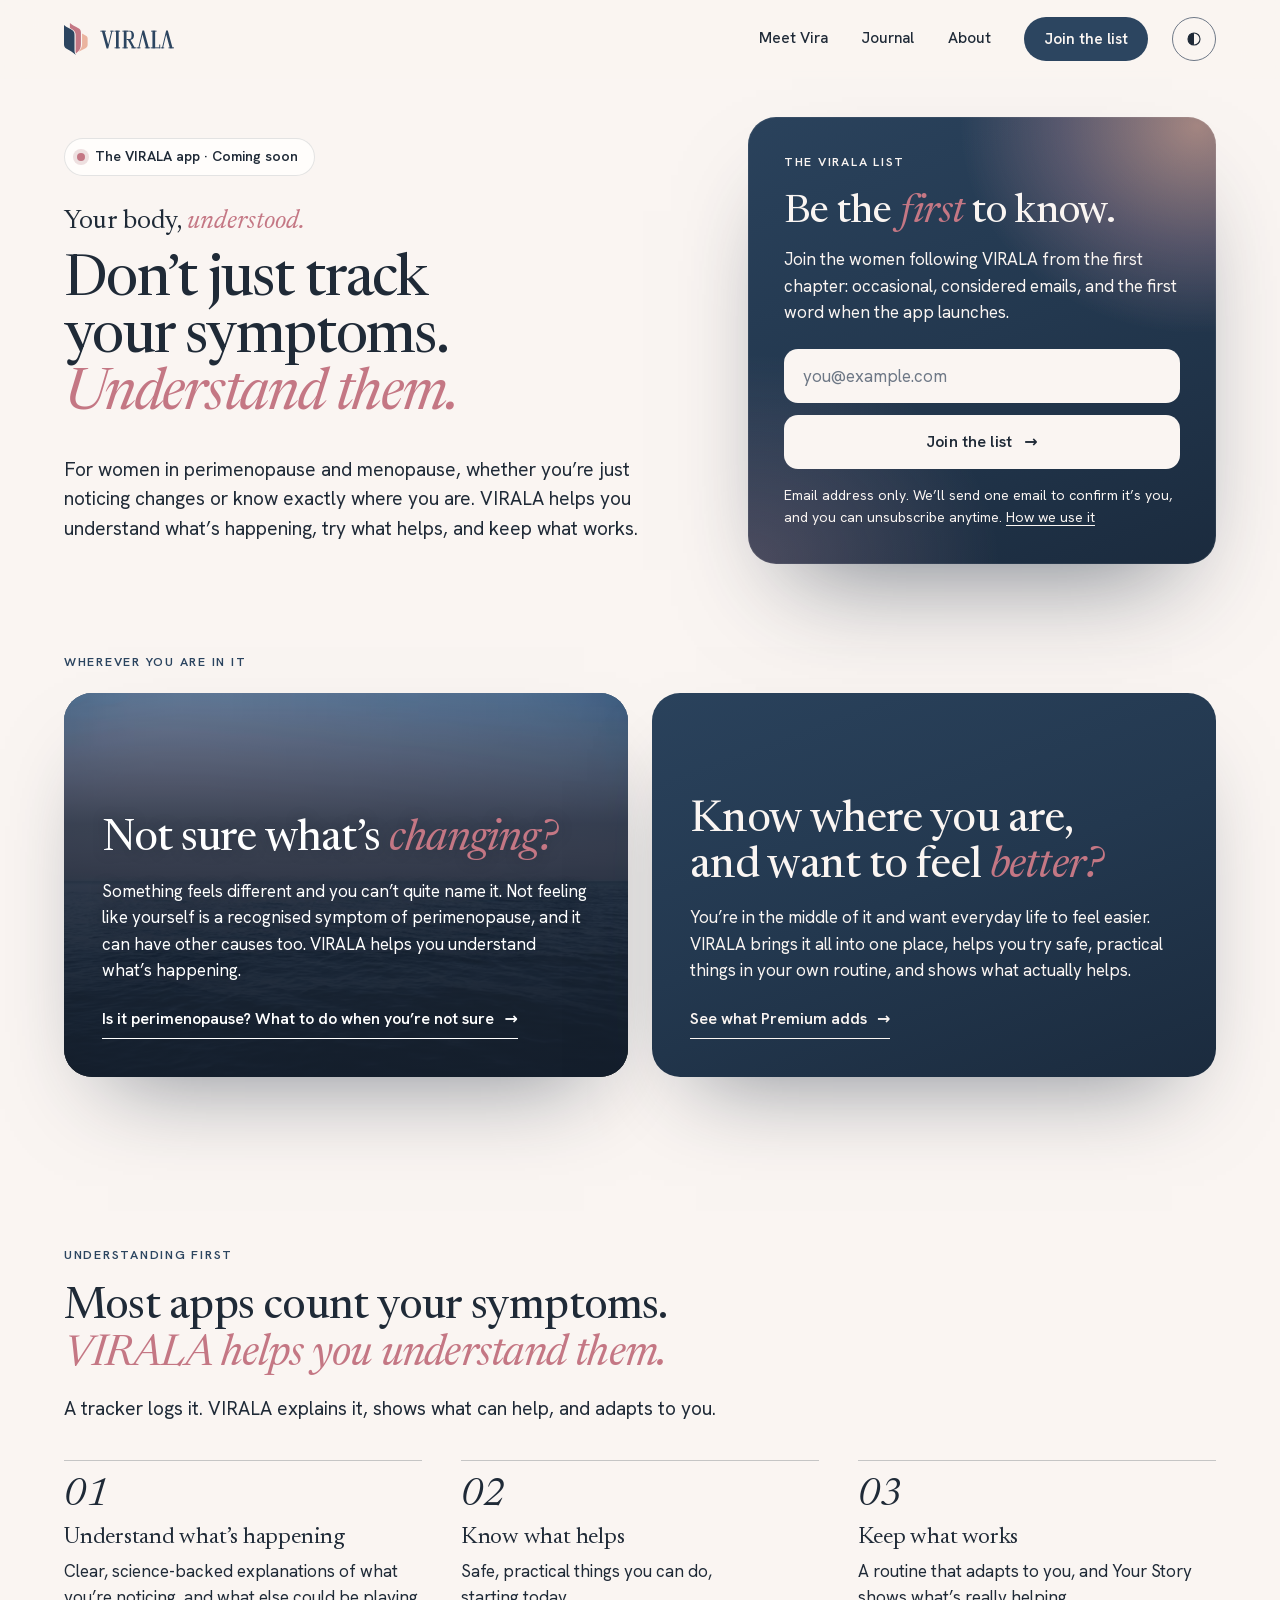
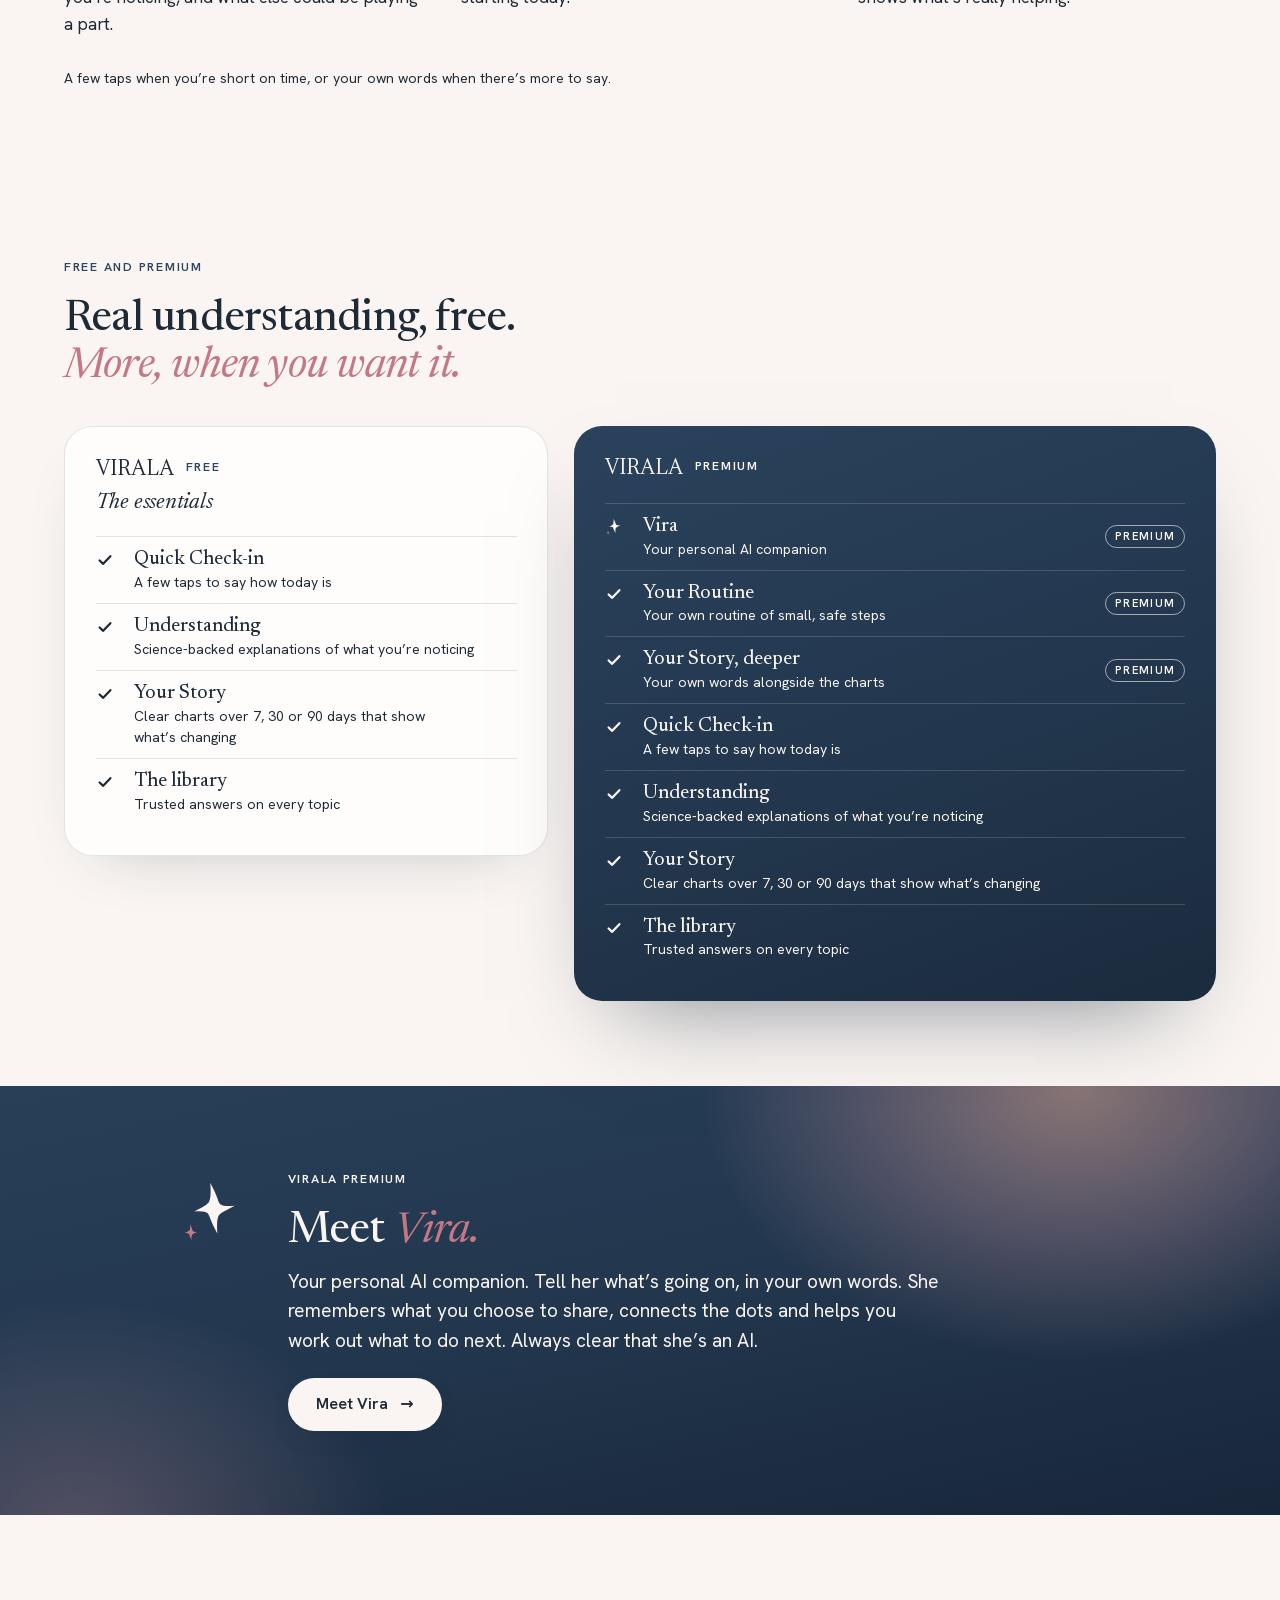
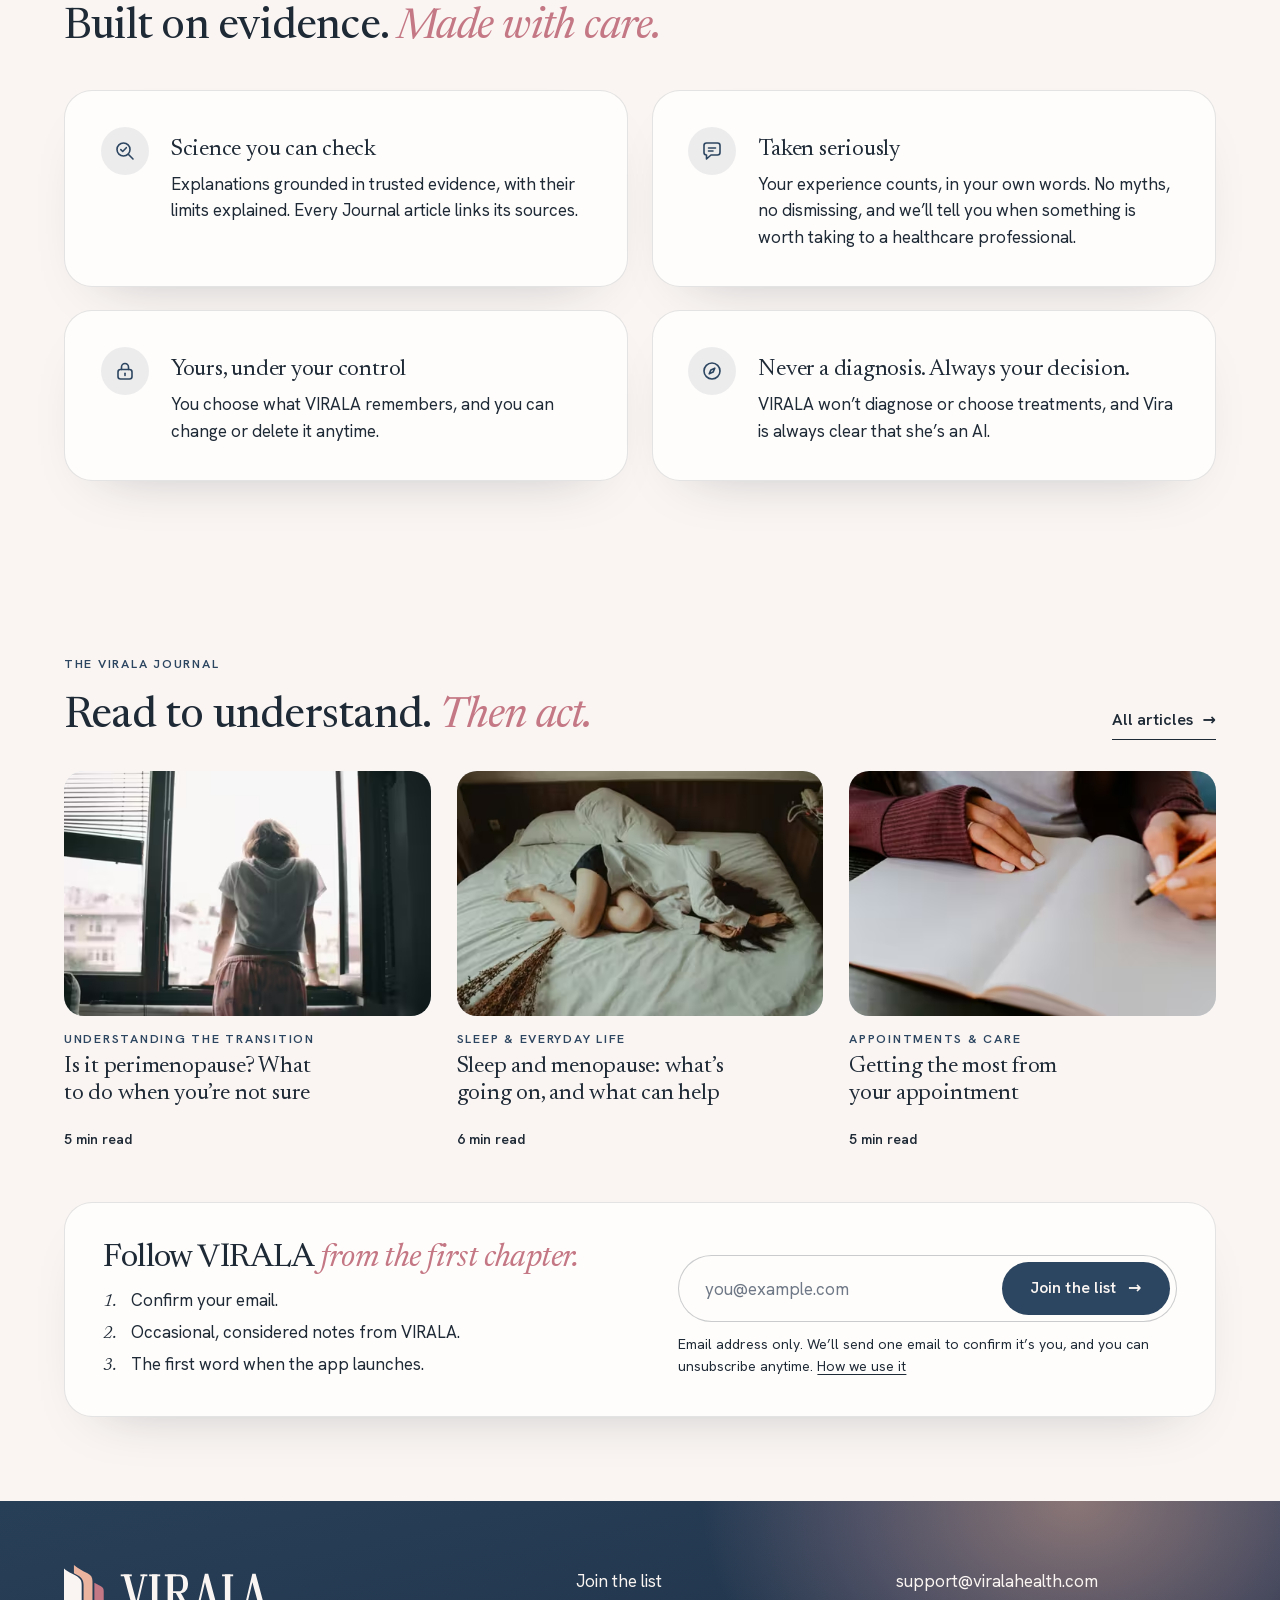
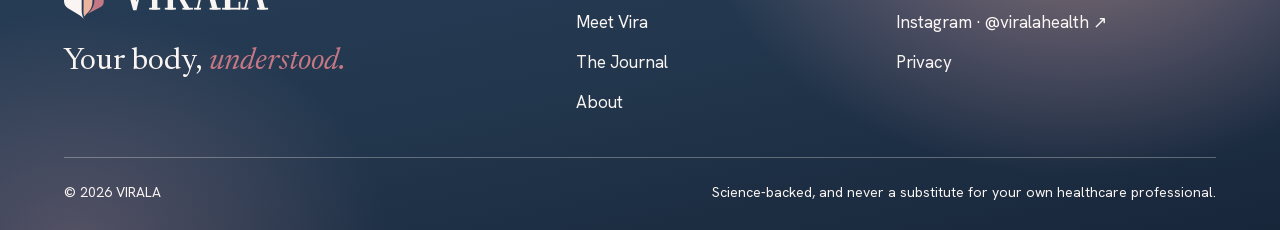
==== commit 53b8e48d: "Website: headings in VIRALA's own voice (not deployed) 'Wherever you are in it', 'Understanding firs" ====
--- a/index.html
+++ b/index.html
@@ -31,7 +31,7 @@
 <p class="signup-note" id="note-top">Email address only. We’ll send one email to confirm it’s you, and you can unsubscribe anytime. <a href="privacy.html#email">How we use it</a></p>
 </form></aside>
 </div></section>
-<section class="paths wrap" aria-labelledby="paths-title"><p class="eyebrow reveal" id="paths-title">Is VIRALA for you?</p><div class="path-grid">
+<section class="paths wrap" aria-labelledby="paths-title"><p class="eyebrow reveal" id="paths-title">Wherever you are in it</p><div class="path-grid">
 <article class="path path-sea reveal" aria-labelledby="path-unsure-title"><figure class="photo path-photo"><picture><source type="image/avif" srcset="assets/photos/sea-at-dusk-480.avif 480w, assets/photos/sea-at-dusk-720.avif 720w, assets/photos/sea-at-dusk-960.avif 960w, assets/photos/sea-at-dusk-1280.avif 1280w, assets/photos/sea-at-dusk-1536.avif 1536w" sizes="(min-width: 900px) 50vw, 100vw"><img src="assets/photos/sea-at-dusk-1280.jpg" srcset="assets/photos/sea-at-dusk-480.jpg 480w, assets/photos/sea-at-dusk-720.jpg 720w, assets/photos/sea-at-dusk-1280.jpg 1280w" sizes="(min-width: 900px) 50vw, 100vw" width="1280" height="825" alt="A calm sea under a powdery pink and blue evening sky." decoding="async" loading="eager" style="object-position:50% 42%"></picture></figure><div class="path-body">
 <h2 id="path-unsure-title">Not sure what’s <em>changing?</em></h2>
 <p>Something feels different and you can’t quite name it. Not feeling like yourself is a recognised symptom of perimenopause, and it can have other causes too. VIRALA helps you understand what’s happening.</p>
@@ -41,7 +41,7 @@
 <p>You’re in the middle of it and want everyday life to feel easier. VIRALA brings it all into one place, helps you try safe, practical things in your own routine, and shows what actually helps.</p>
 <a class="text-link" href="#free-premium">See what Premium adds <span class="arrow" aria-hidden="true">→</span></a></div></article>
 </div></section>
-<section class="approach wrap" aria-labelledby="approach-title"><div class="sec-head reveal"><p class="eyebrow">Why VIRALA</p><h2 id="approach-title">Most apps count your symptoms. <em>VIRALA helps you understand them.</em></h2>
+<section class="approach wrap" aria-labelledby="approach-title"><div class="sec-head reveal"><p class="eyebrow">Understanding first</p><h2 id="approach-title">Most apps count your symptoms. <em>VIRALA helps you understand them.</em></h2>
 <p class="lede">A tracker logs it. VIRALA explains it, shows what can help, and adapts to you.</p></div>
 <ol class="steps"><li class="step reveal"><span class="step-n" aria-hidden="true">01</span><h3>Understand what’s happening</h3><p>Clear, science-backed explanations of what you’re noticing, and what else could be playing a part.</p></li><li class="step reveal"><span class="step-n" aria-hidden="true">02</span><h3>Know what helps</h3><p>Safe, practical things you can do, starting today.</p></li><li class="step reveal"><span class="step-n" aria-hidden="true">03</span><h3>Keep what works</h3><p>A routine that adapts to you, and Your Story shows what’s really helping.</p></li></ol>
 <p class="steps-note reveal">A few taps when you’re short on time, or your own words when there’s more to say.</p></section>
@@ -54,7 +54,7 @@
 <div><p class="eyebrow">VIRALA Premium</p><h2 id="meet-vira-title">Meet <em>Vira.</em></h2>
 <p>Your personal AI companion. Tell her what’s going on, in your own words. She remembers what you choose to share, connects the dots and helps you work out what to do next. Always clear that she’s an AI.</p>
 <a class="button" href="vira.html">Meet Vira <span class="arrow" aria-hidden="true">→</span></a></div></div></div></section>
-<section class="trust band" aria-labelledby="trust-title"><div class="wrap"><div class="sec-head reveal"><h2 id="trust-title">Why you can <em>trust</em> VIRALA</h2></div>
+<section class="trust band" aria-labelledby="trust-title"><div class="wrap"><div class="sec-head reveal"><h2 id="trust-title">Built on evidence. <em>Made with care.</em></h2></div>
 <ul class="trust-grid"><li class="reveal"><span class="trust-icon" aria-hidden="true"><svg viewBox="0 0 24 24" focusable="false"><circle cx="10.5" cy="10.5" r="6.5"/><path d="M15.3 15.3 20 20"/><path d="M7.8 10.6l1.9 1.9 3.6-3.8"/></svg></span><h3>Science you can check</h3><p>Explanations grounded in trusted evidence, with their limits explained. Every Journal article links its sources.</p></li><li class="reveal"><span class="trust-icon" aria-hidden="true"><svg viewBox="0 0 24 24" focusable="false"><path d="M4 6.5A2.5 2.5 0 0 1 6.5 4h11A2.5 2.5 0 0 1 20 6.5v7a2.5 2.5 0 0 1-2.5 2.5H11l-4.5 4v-4h0A2.5 2.5 0 0 1 4 13.5Z"/><path d="M8.5 9h7M8.5 12h4.5"/></svg></span><h3>Taken seriously</h3><p>Your experience counts, in your own words. No myths, no dismissing, and we’ll tell you when something is worth taking to a healthcare professional.</p></li><li class="reveal"><span class="trust-icon" aria-hidden="true"><svg viewBox="0 0 24 24" focusable="false"><rect x="5" y="10.5" width="14" height="9.5" rx="2.5"/><path d="M8.5 10.5V8a3.5 3.5 0 0 1 7 0v2.5"/><path d="M12 14.2v2.3"/></svg></span><h3>Yours, under your control</h3><p>You choose what VIRALA remembers, and you can change or delete it anytime.</p></li><li class="reveal"><span class="trust-icon" aria-hidden="true"><svg viewBox="0 0 24 24" focusable="false"><circle cx="12" cy="12" r="8"/><path d="M14.8 9.2 13.1 13.1 9.2 14.8 10.9 10.9Z"/></svg></span><h3>Never a diagnosis. Always your decision.</h3><p>VIRALA won’t diagnose or choose treatments, and Vira is always clear that she’s an AI.</p></li></ul></div></section>
 <section class="journal-mini wrap" aria-labelledby="journal-title"><div class="jm-head"><div><p class="eyebrow">The VIRALA Journal</p><h2 id="journal-title">Read to understand. <em>Then act.</em></h2></div><a class="text-link" href="journal.html">All articles <span class="arrow" aria-hidden="true">→</span></a></div>
 <ul class="post-grid"><li class="post-card reveal" data-cat="transition"><a href="when-youre-not-sure-its-perimenopause.html"><figure class="photo post-photo"><picture><source type="image/avif" srcset="assets/photos/open-window-480.avif 480w, assets/photos/open-window-720.avif 720w, assets/photos/open-window-960.avif 960w, assets/photos/open-window-1280.avif 1280w, assets/photos/open-window-1536.avif 1536w" sizes="(min-width: 1100px) 30vw, (min-width: 700px) 46vw, 92vw"><img src="assets/photos/open-window-1280.jpg" srcset="assets/photos/open-window-480.jpg 480w, assets/photos/open-window-720.jpg 720w, assets/photos/open-window-1280.jpg 1280w" sizes="(min-width: 1100px) 30vw, (min-width: 700px) 46vw, 92vw" width="1280" height="853" alt="A woman seen from behind, leaning on the sill of an open window in soft daylight." decoding="async" loading="lazy" style="object-position:55% 40%"></picture></figure>
